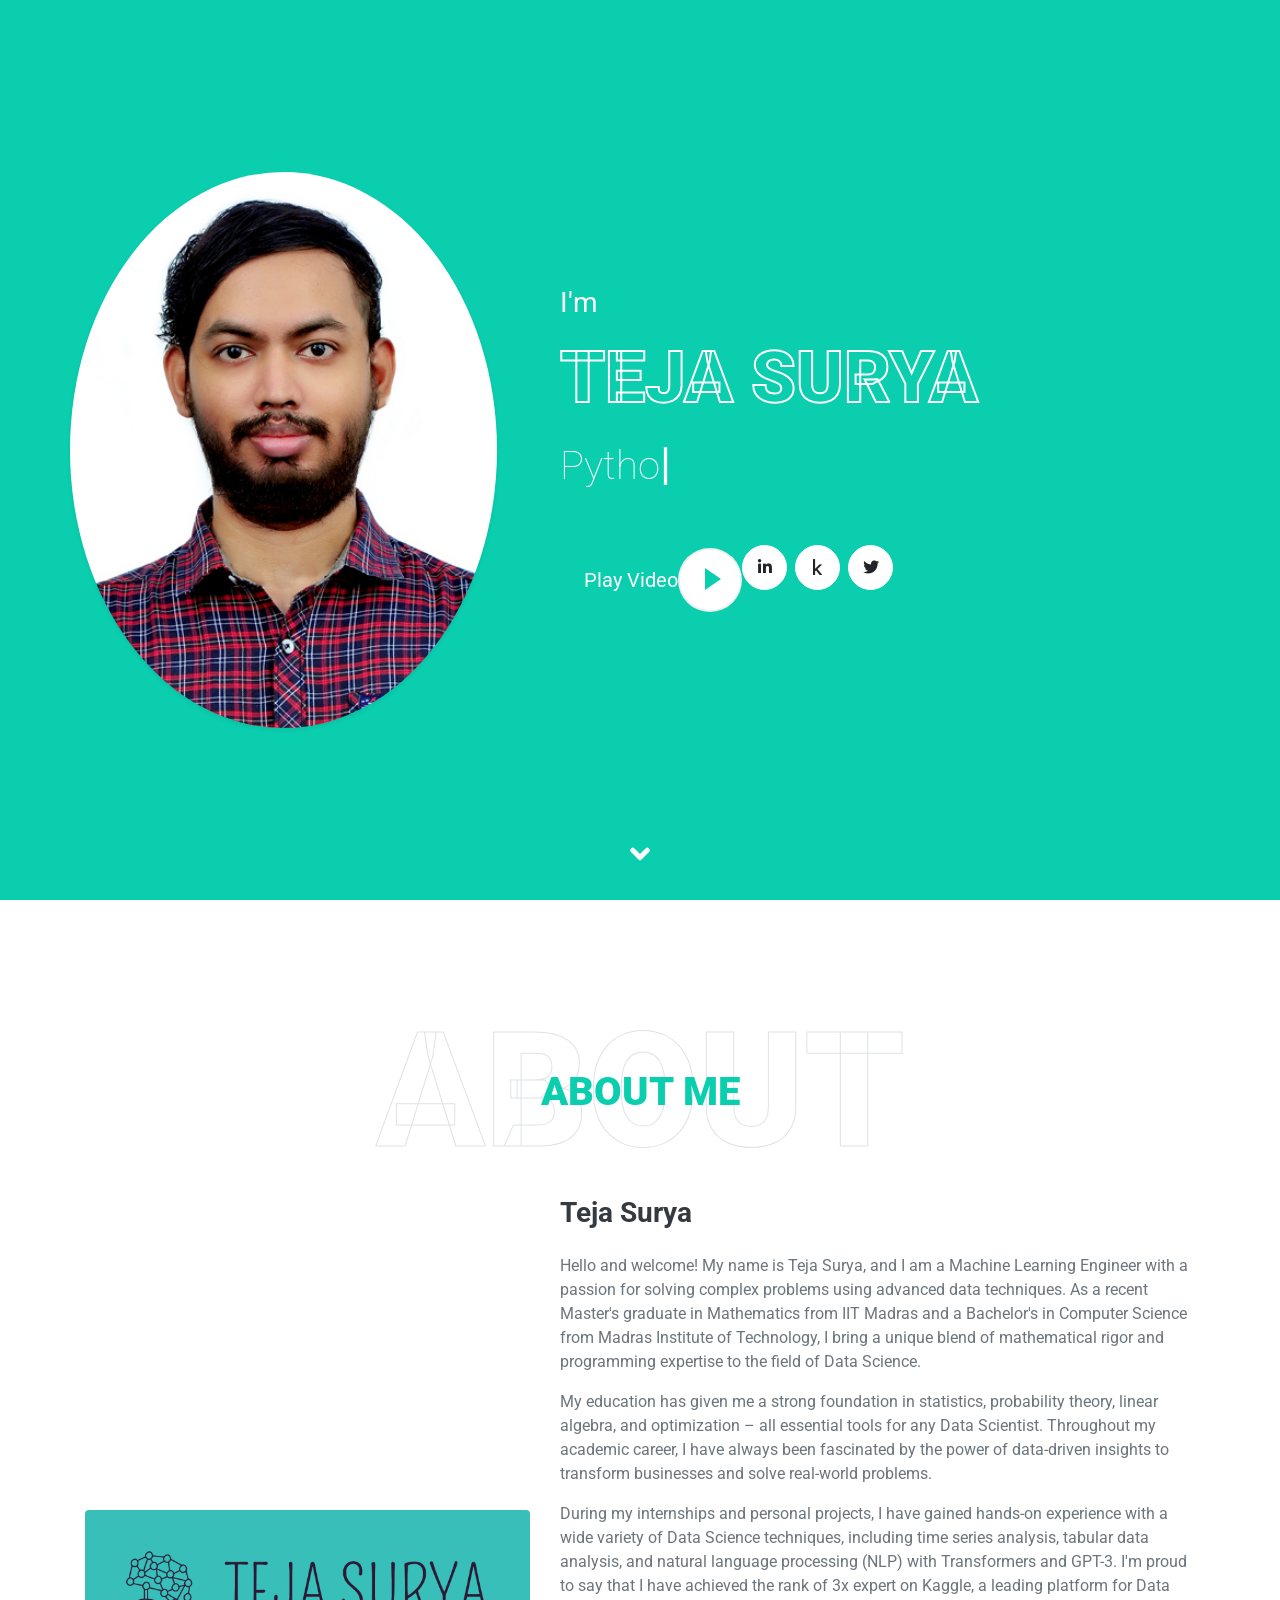
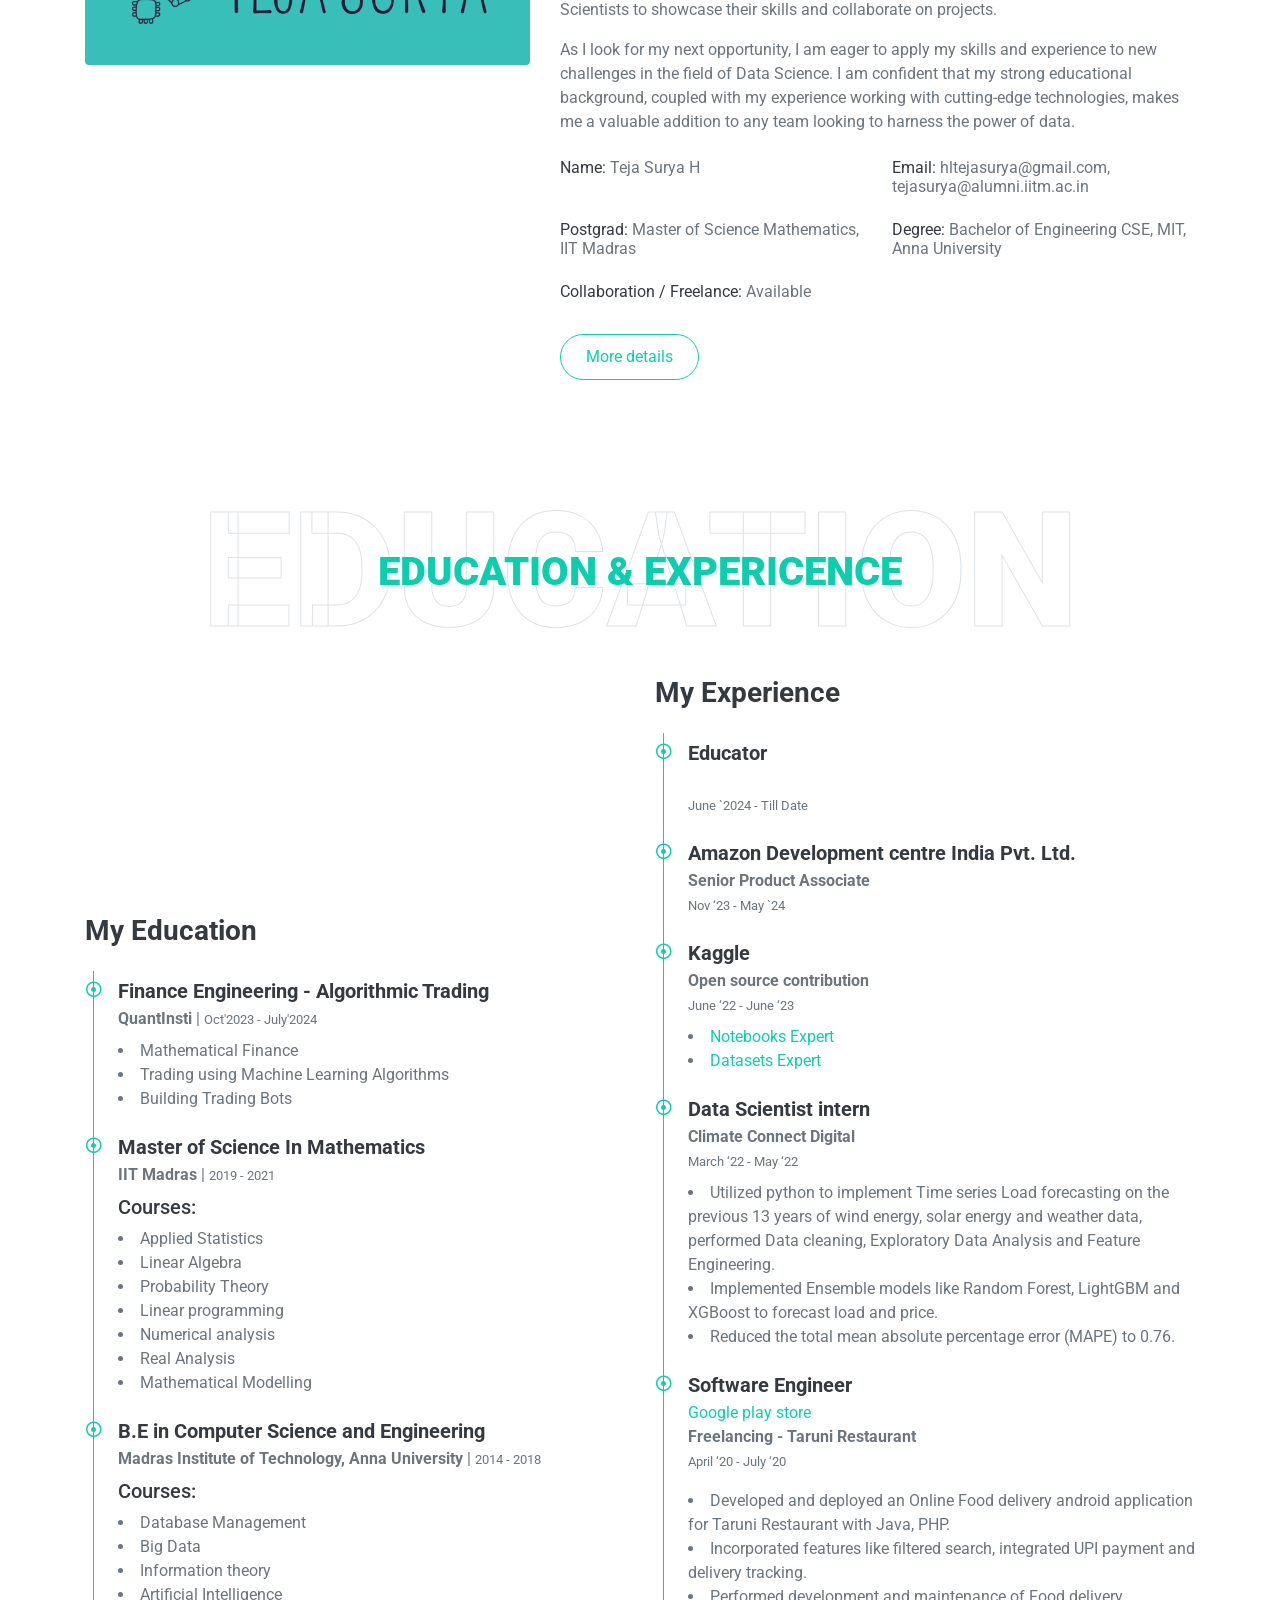
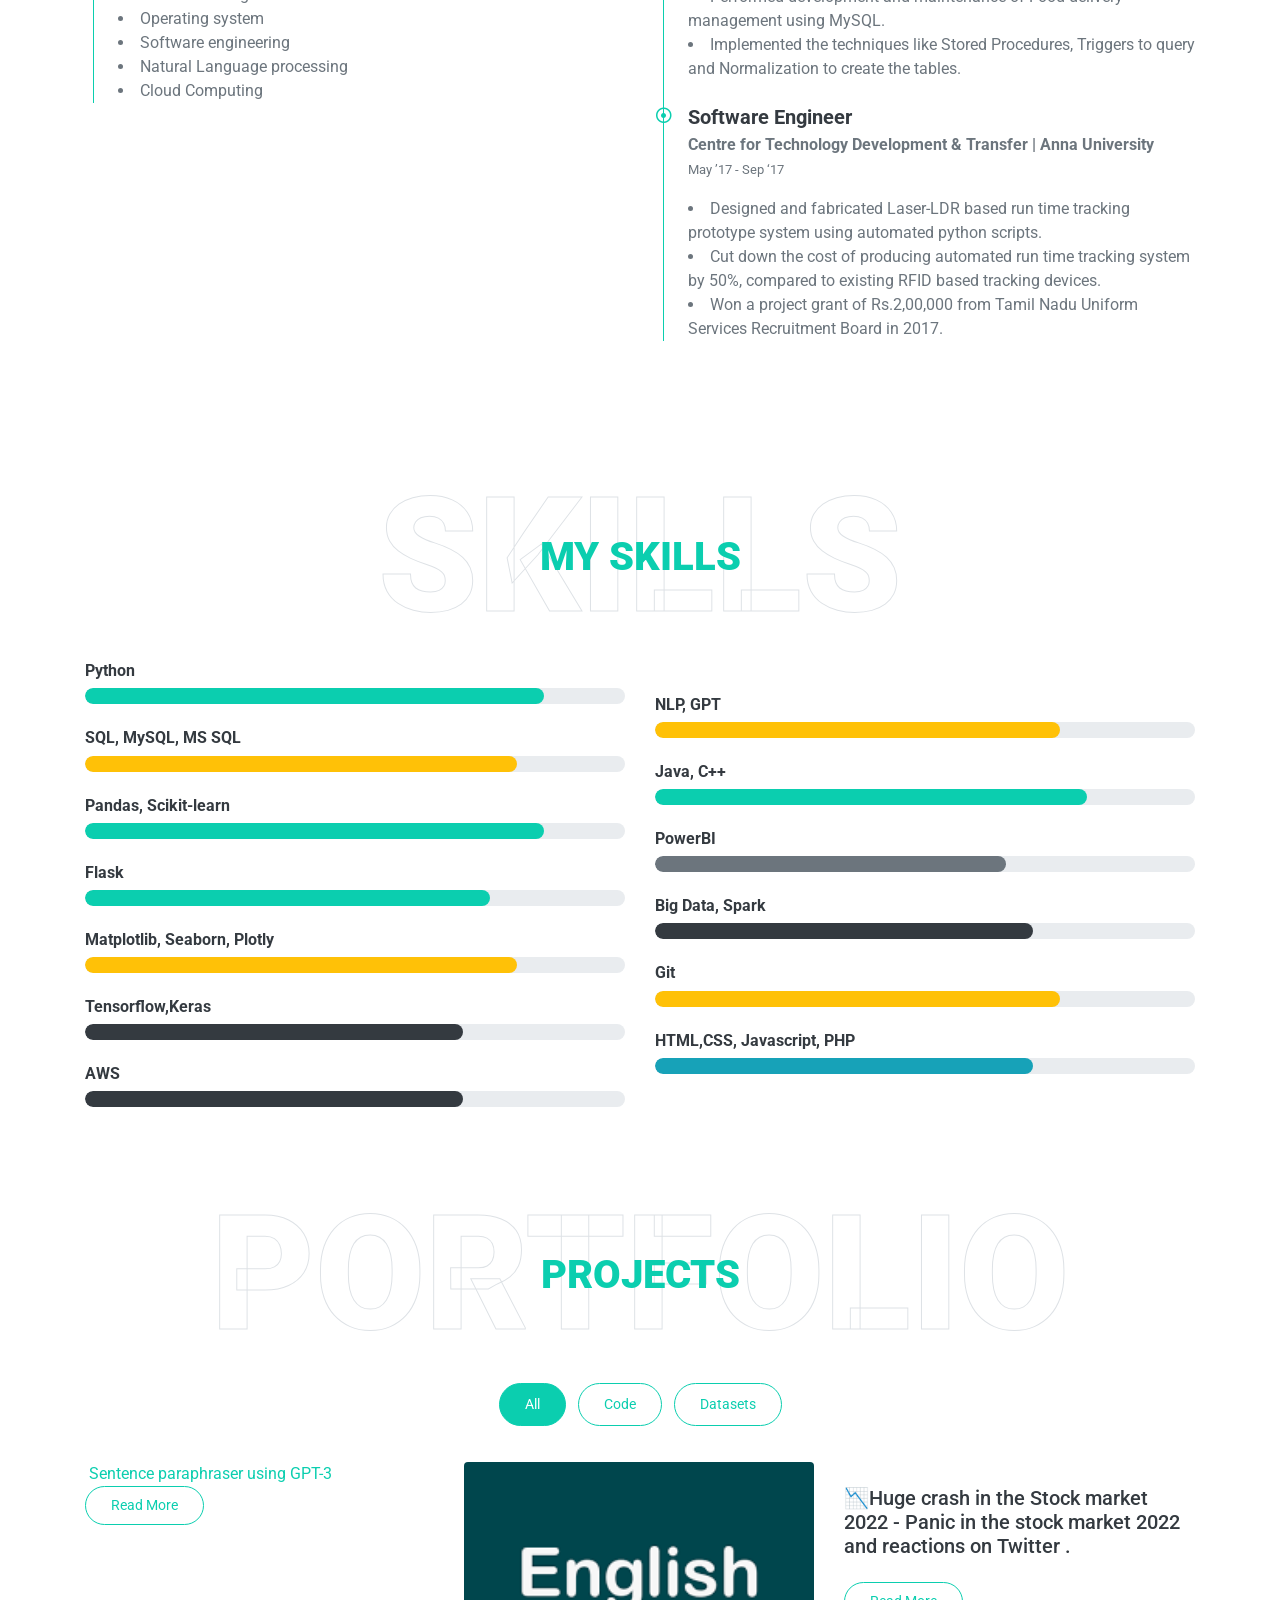
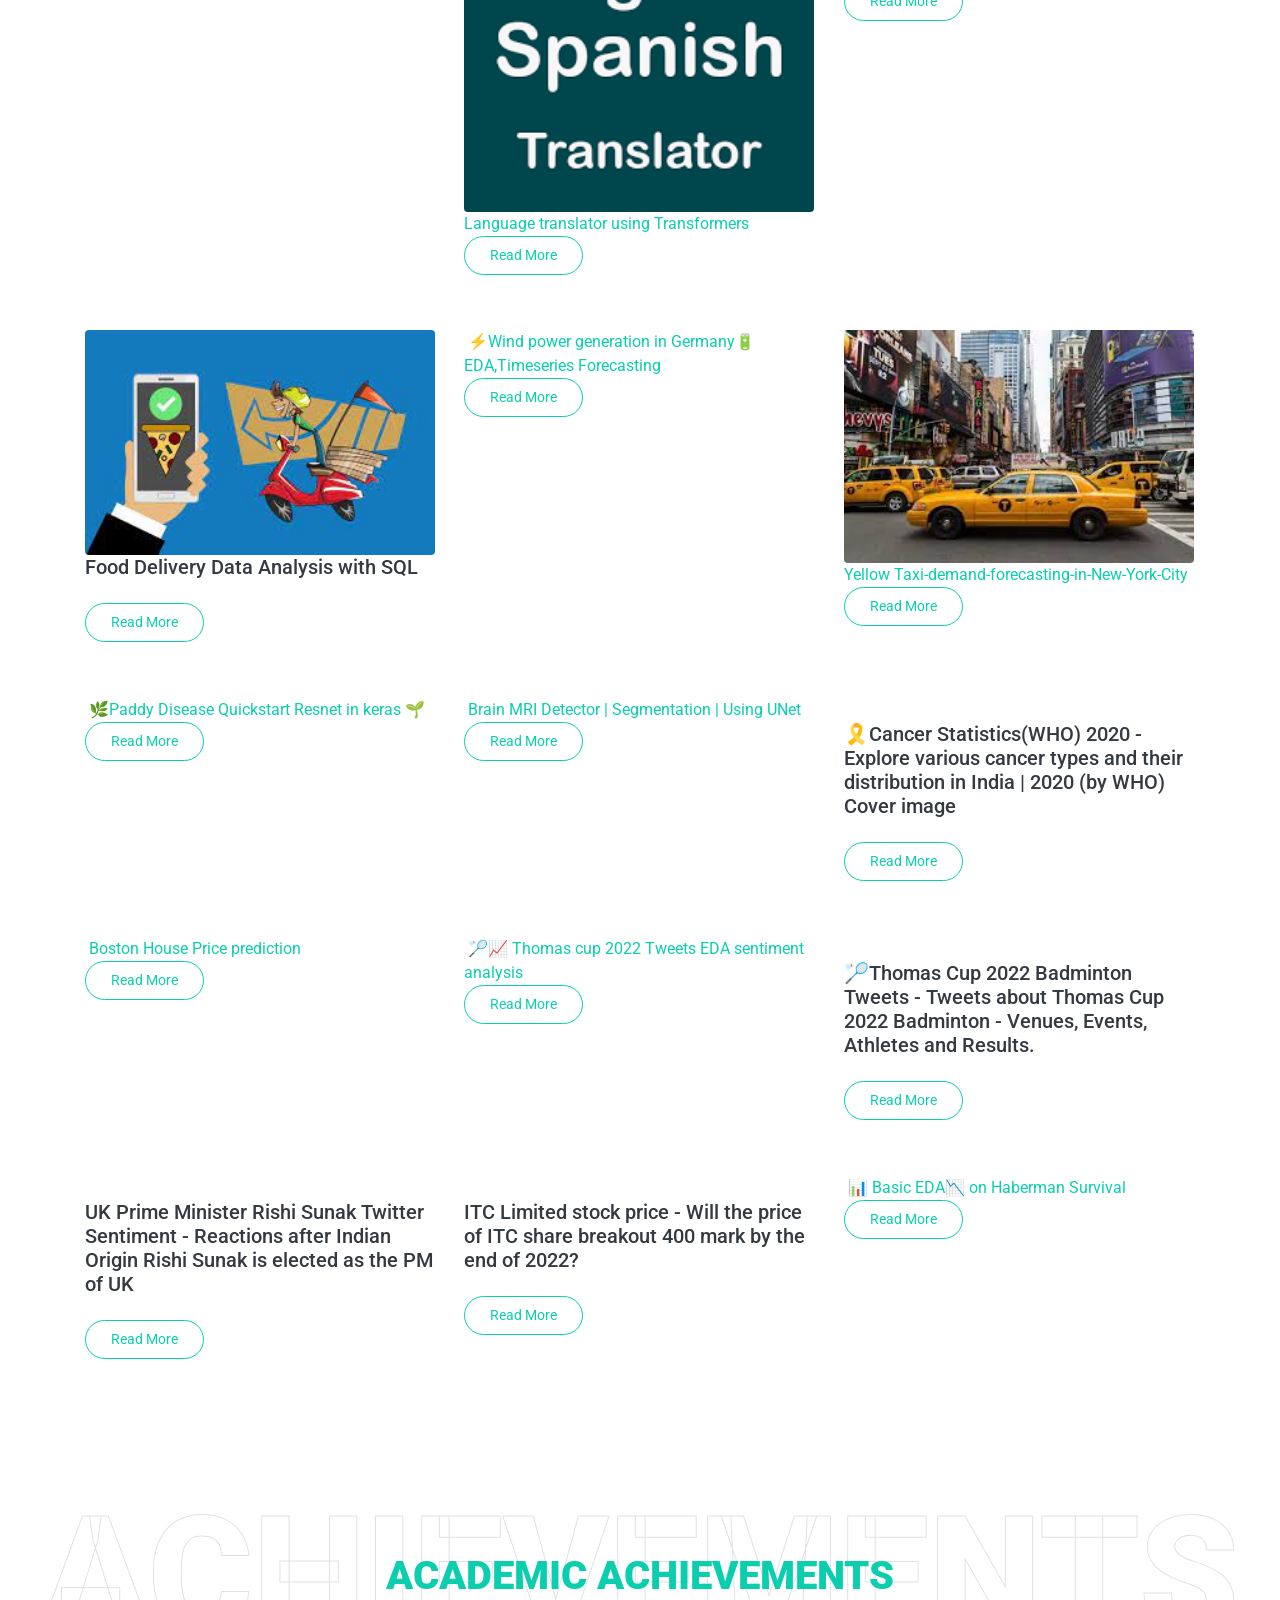
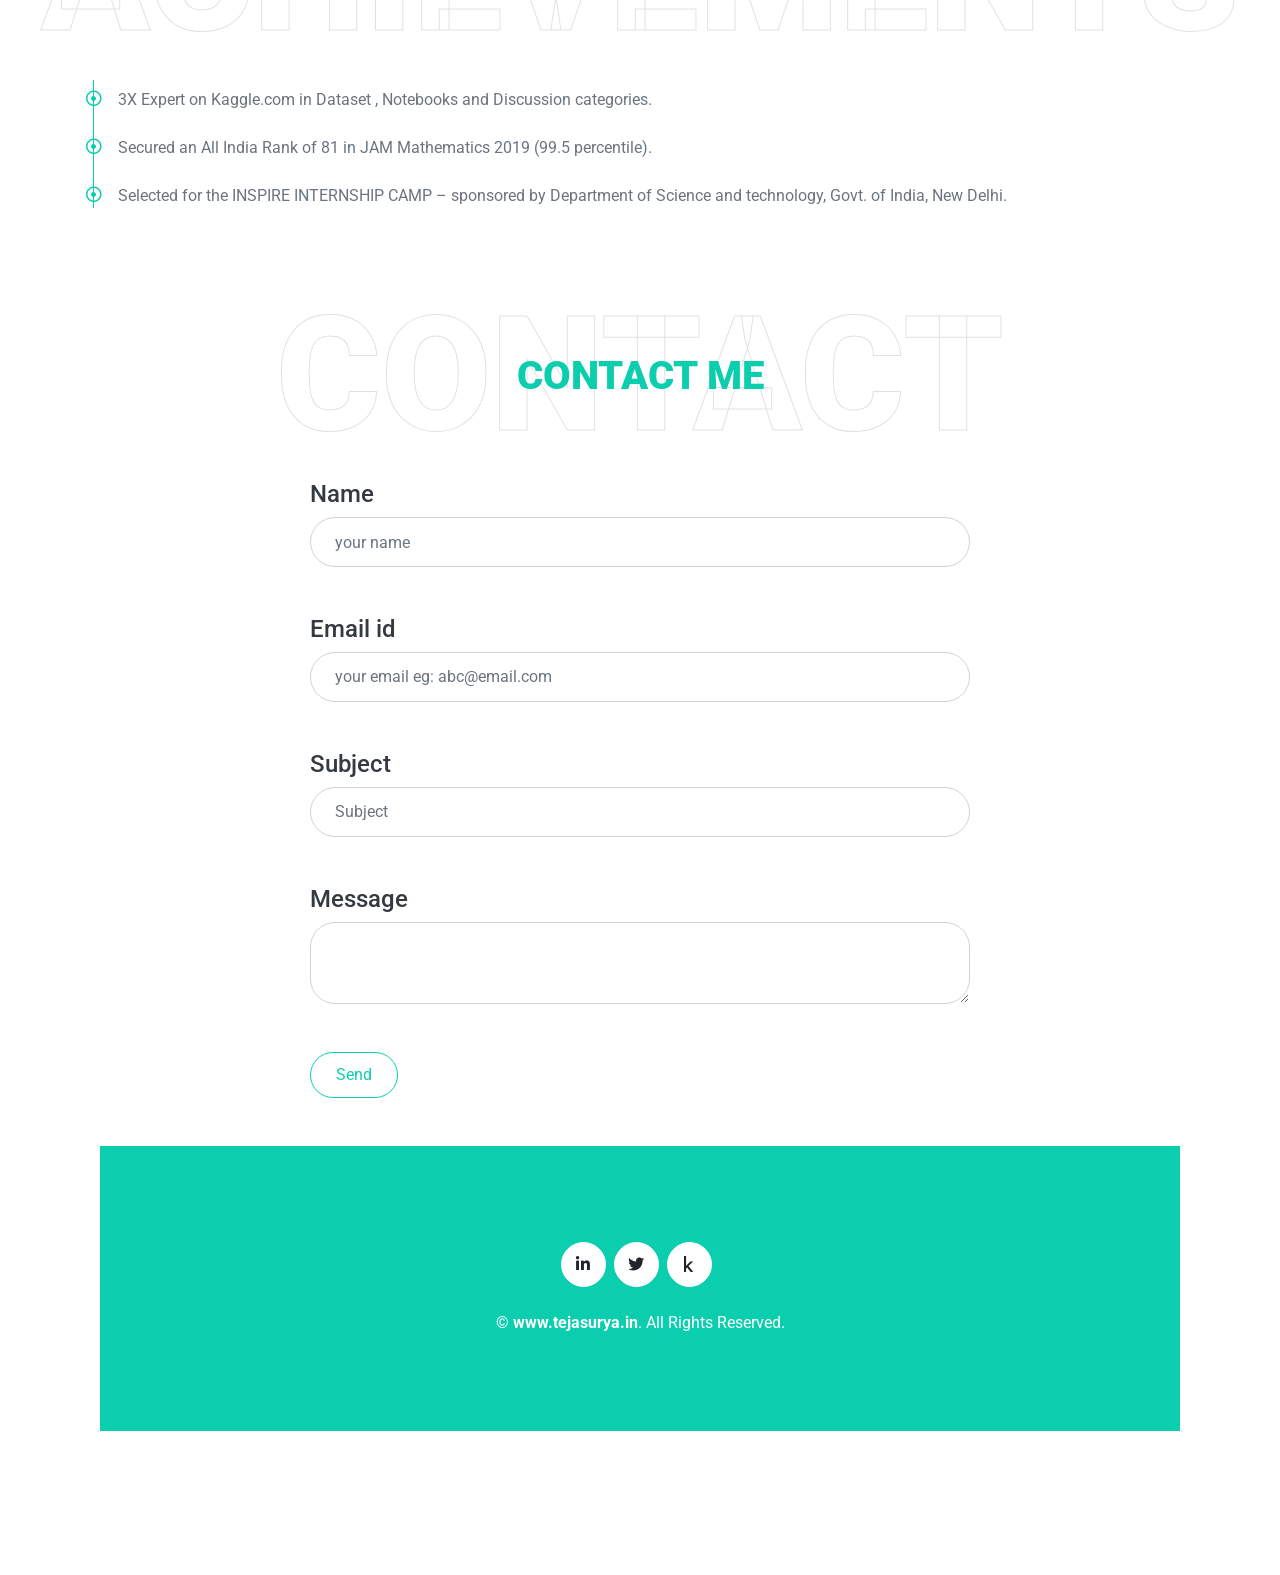
==== index.html @ fe451957 "Update index.html" ====
<!DOCTYPE html>
<html lang="en">

<head>
    <meta charset="utf-8">
    <title>Teja Surya</title>
    <meta content="width=device-width, initial-scale=1.0" name="viewport">
	
    <!-- Favicon -->
    <link href="img/logo_webb.png" rel="icon">

    <!-- Google Web Fonts -->
    <link rel="preconnect" href="https://fonts.gstatic.com">
    <link href="https://fonts.googleapis.com/css2?family=Roboto:wght@300;400;500;700;900&display=swap" rel="stylesheet"> 

    <!-- Font Awesome -->
    <link href="https://cdnjs.cloudflare.com/ajax/libs/font-awesome/5.10.0/css/all.min.css" rel="stylesheet">

    <!-- Libraries Stylesheet -->
    <link href="lib/owlcarousel/assets/owl.carousel.min.css" rel="stylesheet">
    <link href="lib/lightbox/css/lightbox.min.css" rel="stylesheet">

    <!-- Customized Bootstrap Stylesheet -->
    <link href="css/style.css" rel="stylesheet">
	
	 <!-- add icon link -->
     <link rel = "icon" src="img/logo_webb.png" 
     img class="img-fluid rounded w-100" alt="">
</head>

<body data-spy="scroll" data-target=".navbar" data-offset="51">
    <!-- Navbar Start -->
    <nav class="navbar fixed-top shadow-sm navbar-expand-lg bg-light navbar-light py-3 py-lg-0 px-lg-5">
        <a href="index.html" class="navbar-brand ml-lg-3">
            <h1 class="m-0 display-5"><span class="text-primary">Teja Surya</span></h1>
        </a>
        <button type="button" class="navbar-toggler" data-toggle="collapse" data-target="#navbarCollapse">
            <span class="navbar-toggler-icon"></span>
        </button>
        <div class="collapse navbar-collapse px-lg-3" id="navbarCollapse">
            <div class="navbar-nav m-auto py-0">
                <a href="#home" class="nav-item nav-link active">Home</a>
                <a href="about.html" class="nav-item nav-link">About</a>
                <a href="Education.html" class="nav-item nav-link">Education</a>
                <a href="#skill" class="nav-item nav-link">Skills</a>
                <!--a href="#service" class="nav-item nav-link">Service</a-->
                <a href="portfolio.html" class="nav-item nav-link">Projects</a>
				<a href="achieve.html" class="nav-item nav-link">Achievements</a>
                <a href="email.html" class="nav-item nav-link">Contact</a>
            </div>
            <!--a href="#contact" class="btn btn-outline-primary d-none d-lg-block">Hire Me</a-->
        </div>
    </nav>
    <!-- Navbar End -->


    <!-- Video Modal Start -->
    <div class="modal fade" id="videoModal" tabindex="-1" role="dialog" aria-labelledby="exampleModalLabel" aria-hidden="true">
        <div class="modal-dialog" role="document">
            <div class="modal-content">
                <div class="modal-body">
                    <button type="button" class="close" data-dismiss="modal" aria-label="Close">
                        <span aria-hidden="true">&times;</span>
                    </button>        
                    <!-- 16:9 aspect ratio -->
                    <div class="embed-responsive embed-responsive-16by9">
                        <iframe class="embed-responsive-item" src="" id="video"  allowscriptaccess="always" allow="autoplay"></iframe>
                    </div>
                </div>
            </div>
        </div>
    </div>
    <!-- Video Modal End -->

    <!-- Header Start -->
    <div class="container-fluid bg-primary d-flex align-items-center mb-5 py-5" id="home" style="min-height: 100vh;">
        <div class="container">
            <div class="row align-items-center">
                <div class="col-lg-5 px-5 pl-lg-0 pb-5 pb-lg-0">
                    <img class="img-fluid w-100 rounded-circle shadow-sm" src="img/profile-3.jpg" alt="">
                </div>
                <div class="col-lg-7 text-center text-lg-left">
                    <h3 class="text-white font-weight-normal mb-3">I'm</h3>
                    <h1 class="display-3 text-uppercase text-primary mb-2" style="-webkit-text-stroke: 2px #ffffff;">Teja Surya</h1>
                    <h1 class="typed-text-output d-inline font-weight-lighter text-white"></h1>
                    <div class="typed-text d-none">Python Developer, Data Scientist, ML Engineer</div>
                    <div class="d-flex align-items-center justify-content-center justify-content-lg-start pt-5">
                        
                        <h5 class="font-weight-normal text-white m-0 ml-4 d-none d-sm-block">Play Video</h5>
							<button type="button" class="btn-play" data-toggle="modal"
                            data-src="https://www.youtube.com/@teja_surya" data-target="#videoModal">
                            <span></span>
                            </button>
                            <br>
							<div class="d-flex justify-content-center mb-4">
								<a class="btn btn-light btn-social mr-2" href="https://www.linkedin.com/in/tejasurya"><i class="fab fa-linkedin-in"></i></a>
								
								<a class="btn btn-light btn-social mr-2" href="https://www.kaggle.com/tejasurya"><i class="fab fa-kaggle"></i></a>

                                <a class="btn btn-light btn-social mr-2" href="https://twitter.com/teja_surya_"><i class="fab fa-twitter"></i></a>
							</div>
		            </div>

                </div>
            </div>
        </div>
    </div>
    <!-- Header End -->



    <!-- About Start -->
    <div class="container-fluid py-5" id="about">
        <div class="container">
            <div class="position-relative d-flex align-items-center justify-content-center">
                <h1 class="display-1 text-uppercase text-white" style="-webkit-text-stroke: 1px #dee2e6;">About</h1>
                <h1 class="position-absolute text-uppercase text-primary">About Me</h1>
            </div>
            <div class="row align-items-center">
                <div class="col-lg-5 pb-4 pb-lg-0">
                    <img class="img-fluid rounded w-100" src="img/logo_weba.png" alt="">
                </div>
                <div class="col-lg-7">
                    <h3 class="mb-4">Teja Surya</h3>
                    
					
					<p>Hello and welcome! My name is Teja Surya, and I am a Machine Learning Engineer with a passion for solving complex problems using advanced data techniques. As a recent Master's graduate in Mathematics from IIT Madras and a Bachelor's in Computer Science from Madras Institute of Technology, I bring a unique blend of mathematical rigor and programming expertise to the field of Data Science.</p>

<p>My education has given me a strong foundation in statistics, probability theory, linear algebra, and optimization – all essential tools for any Data Scientist. Throughout my academic career, I have always been fascinated by the power of data-driven insights to transform businesses and solve real-world problems.</p>

<p>During my internships and personal projects, I have gained hands-on experience with a wide variety of Data Science techniques, including time series analysis, tabular data analysis, and natural language processing (NLP) with Transformers and GPT-3. I'm proud to say that I have achieved the rank of 3x expert on Kaggle, a leading platform for Data Scientists to showcase their skills and collaborate on projects.</p>

<p>As I look for my next opportunity, I am eager to apply my skills and experience to new challenges in the field of Data Science. I am confident that my strong educational background, coupled with my experience working with cutting-edge technologies, makes me a valuable addition to any team looking to harness the power of data.</p>
                    
				
					<div class="row mb-3">
                        <div class="col-sm-6 py-2"><h6>Name: <span class="text-secondary">Teja Surya H</span></h6></div>
						<div class="col-sm-6 py-2"><h6>Email: <span class="text-secondary">hltejasurya@gmail.com, tejasurya@alumni.iitm.ac.in</span></h6></div>
                        <div class="col-sm-6 py-2"><h6>Postgrad: <span class="text-secondary">Master of Science Mathematics, IIT Madras</span></h6></div>
                        <div class="col-sm-6 py-2"><h6>Degree: <span class="text-secondary">Bachelor of Engineering CSE, MIT, Anna University</span></h6></div>
                        <div class="col-sm-6 py-2"><h6>Collaboration / Freelance: <span class="text-secondary">Available</span></h6></div>
                    </div>
                    <!--a href="" class="btn btn-outline-primary mr-4">Hire Me</a-->
                    <a href="https://www.linkedin.com/in/tejasurya" class="btn btn-outline-primary">More details</a>
                </div>
            </div>
        </div>
    </div>
    <!-- About End -->


    <!-- Qualification Start -->
    <div class="container-fluid py-5" id="Education">
        <div class="container">
            <div class="position-relative d-flex align-items-center justify-content-center">
                <h1 class="display-1 text-uppercase text-white" style="-webkit-text-stroke: 1px #dee2e6;">Education</h1>
                <h1 class="position-absolute text-uppercase text-primary">Education & Expericence</h1>
            </div>
            <div class="row align-items-center">
                <div class="col-lg-6">
                    <h3 class="mb-4">My Education</h3>
                    <div class="border-left border-primary pt-2 pl-4 ml-2">
                        <div class="position-relative mb-4">
                            <i class="far fa-dot-circle text-primary position-absolute" style="top: 2px; left: -32px;"></i>
                            <h5 class="font-weight-bold mb-1">Finance Engineering - Algorithmic Trading</h5>
                            <p class="mb-2"><strong>QuantInsti</strong> | <small>Oct'2023 - July'2024</small></p> 
                            <li>Mathematical Finance </li>
							<li>Trading using Machine Learning Algorithms</li>
							<li>Building Trading Bots</li>
                        </div>
                        
                        <div class="position-relative mb-4">
                            <i class="far fa-dot-circle text-primary position-absolute" style="top: 2px; left: -32px;"></i>
                            <h5 class="font-weight-bold mb-1">Master of Science In Mathematics</h5>
                            <p class="mb-2"><strong>IIT Madras</strong> | <small>2019 - 2021</small></p>
                            <h5>Courses:</h5>
							<li>Applied Statistics </li>
							<li>Linear Algebra</li>
							<li>Probability Theory</li> 
							<li>Linear programming</li> 
							<li>Numerical analysis</li>
							<li>Real Analysis</li> 
                            <li>Mathematical Modelling</li> 
                        </div>
                        <div class="position-relative mb-4">
                            <i class="far fa-dot-circle text-primary position-absolute" style="top: 2px; left: -32px;"></i>
                            <h5 class="font-weight-bold mb-1">B.E in Computer Science and Engineering</h5>
                            <p class="mb-2"><strong>Madras Institute of Technology, Anna University</strong> | <small>2014 - 2018</small></p>
                            <h5>Courses:</h5>
							<li>Database Management</li>
							<li>Big Data</li> 
							<li>Information theory</li>
							<li>Artificial Intelligence </li>
							<li>Operating system</li>
							<li>Software engineering</li> 
							<li>Natural Language processing</li>
							<li>Cloud Computing</li>
							
						</div>
                    </div>
                </div>
                <div class="col-lg-6">
                    <h3 class="mb-4">My Experience</h3>
                    <div class="border-left border-primary pt-2 pl-4 ml-2">
                        <div class="position-relative mb-4">
                            <i class="far fa-dot-circle text-primary position-absolute" style="top: 2px; left: -32px;"></i>
                            <h5 class="font-weight-bold mb-1">Educator</h5><br> <small>June `2024 - Till Date</small>
                        </div>
                        <div class="position-relative mb-4">
                            <i class="far fa-dot-circle text-primary position-absolute" style="top: 2px; left: -32px;"></i>
                            <h5 class="font-weight-bold mb-1">Amazon Development centre India Pvt. Ltd.</h5>
                            <p class="mb-2"><strong>Senior Product Associate</strong> <br> <small>Nov ‘23 - May `24</small></p>
</p>
                        </div>

                        <div class="position-relative mb-4">
                            <i class="far fa-dot-circle text-primary position-absolute" style="top: 2px; left: -32px;"></i>
                            <h5 class="font-weight-bold mb-1">Kaggle</h5>
                            <p class="mb-2"><strong>Open source contribution</strong> <br> <small>June ‘22 - June ‘23</small></p>
                            <li><a href="https://www.kaggle.com/work/code">Notebooks Expert</a></li>
                            <li><a href="https://www.kaggle.com/work/datasets">Datasets Expert</a> </li>
</p>
                        </div>
                        <div class="position-relative mb-4">
                            <i class="far fa-dot-circle text-primary position-absolute" style="top: 2px; left: -32px;"></i>
                            <h5 class="font-weight-bold mb-1">Data Scientist intern</h5>
                            <p class="mb-2"><strong>Climate Connect Digital</strong> <br> <small>March ‘22 - May ‘22</small></p>
                            <li>Utilized python to implement Time series Load forecasting on the previous 13 years of wind energy, solar energy and weather data, performed Data cleaning, Exploratory Data Analysis and Feature Engineering. </li>
							<li>Implemented Ensemble models like Random Forest, LightGBM and XGBoost to forecast load and price. </li>
							<li>Reduced the total mean absolute percentage error (MAPE) to 0.76. </li>
</p>
                        </div>
                        <div class="position-relative mb-4">
                            <i class="far fa-dot-circle text-primary position-absolute" style="top: 2px; left: -32px;"></i>
                            <h5 class="font-weight-bold mb-1">Software Engineer</h5> <a href = "https://play.google.com/store/apps/details?id=in.taruni.tarunirestaurant&pli=1">Google play store</a>
                            <p class="mb-2"><strong>Freelancing - Taruni Restaurant</strong> <br> <small>April ‘20 - July ‘20 </small></p>
                            <p><li>	Developed and deployed an Online Food delivery android application for Taruni Restaurant with Java, PHP. </li>
							   <li>Incorporated features like filtered search, integrated UPI payment and delivery tracking. </li>
							   <li>Performed development and maintenance of Food delivery management using MySQL. </li>
							   <li>Implemented the techniques like Stored Procedures, Triggers to query and Normalization to create the tables. </li>
							</p>
                        </div>
                        <div class="position-relative mb-4">
                            <i class="far fa-dot-circle text-primary position-absolute" style="top: 2px; left: -32px;"></i>
                            <h5 class="font-weight-bold mb-1">Software Engineer</h5>
                            <p class="mb-2"><strong>Centre for Technology Development & Transfer | Anna University</strong> <br> <small>May ’17 - Sep ‘17</small></p>
                            <p><li>Designed and fabricated Laser-LDR based run time tracking prototype system using automated python scripts.</li>
<li>Cut down the cost of producing automated run time tracking system by 50%, compared to existing RFID based tracking devices.</li>
<li>Won a project grant of Rs.2,00,000 from Tamil Nadu Uniform Services Recruitment Board in 2017.</li>
</p>
                        </div>
                    </div>
                </div>
            </div>
        </div>
    </div>
    <!-- Qualification End -->


    <!-- Skill Start -->
    <div class="container-fluid py-5" id="skill">
        <div class="container">
            <div class="position-relative d-flex align-items-center justify-content-center">
                <h1 class="display-1 text-uppercase text-white" style="-webkit-text-stroke: 1px #dee2e6;">Skills</h1>
                <h1 class="position-absolute text-uppercase text-primary">My Skills</h1>
            </div>
            <div class="row align-items-center">
                <div class="col-md-6">
                    <div class="skill mb-4">
                        <div class="d-flex justify-content-between">
                            <h6 class="font-weight-bold">Python</h6>
                            <!--h6 class="font-weight-bold">80%</h6-->
                        </div>
                        <div class="progress">
                            <div class="progress-bar bg-primary" role="progressbar" aria-valuenow="85" aria-valuemin="0" aria-valuemax="100"></div>
                        </div>
                    </div>
                    <div class="skill mb-4">
                        <div class="d-flex justify-content-between">
                            <h6 class="font-weight-bold">SQL, MySQL, MS SQL</h6>
                            <!--h6 class="font-weight-bold">75%</h6-->
                        </div>
                        <div class="progress">
                            <div class="progress-bar bg-warning" role="progressbar" aria-valuenow="80" aria-valuemin="0" aria-valuemax="100"></div>
                        </div>
                    </div>
                    <div class="skill mb-4">
                        <div class="d-flex justify-content-between">
                            <h6 class="font-weight-bold">Pandas, Scikit-learn</h6>
                            <!--h6 class="font-weight-bold">80%</h6-->
                        </div>
                        <div class="progress">
                            <div class="progress-bar bg-primary" role="progressbar" aria-valuenow="85" aria-valuemin="0" aria-valuemax="100"></div>
                        </div>
                    </div>
					<div class="skill mb-4">
                        <div class="d-flex justify-content-between">
                            <h6 class="font-weight-bold">Flask</h6>
                            <!--h6 class="font-weight-bold">70%</h6-->
                        </div>
                        <div class="progress">
                            <div class="progress-bar bg-primary" role="progressbar" aria-valuenow="75" aria-valuemin="0" aria-valuemax="100"></div>
                        </div>
                    </div>
					<div class="skill mb-4">
                        <div class="d-flex justify-content-between">
                            <h6 class="font-weight-bold">Matplotlib, Seaborn, Plotly</h6>
                            <!--h6 class="font-weight-bold">75%</h6-->
                        </div>
                        <div class="progress">
                            <div class="progress-bar bg-warning" role="progressbar" aria-valuenow="80" aria-valuemin="0" aria-valuemax="100"></div>
                        </div>
                    </div>
					<div class="skill mb-4">
                        <div class="d-flex justify-content-between">
                            <h6 class="font-weight-bold">Tensorflow,Keras</h6>
                            <!--h6 class="font-weight-bold">70%</h6-->
                        </div>
                        <div class="progress">
                            <div class="progress-bar bg-dark" role="progressbar" aria-valuenow="70" aria-valuemin="0" aria-valuemax="100"></div>
                        </div>
                    </div>

                    <div class="skill mb-4">
                        <div class="d-flex justify-content-between">
                            <h6 class="font-weight-bold">AWS</h6>
                            <!--h6 class="font-weight-bold">70%</h6-->
                        </div>
                        <div class="progress">
                            <div class="progress-bar bg-dark" role="progressbar" aria-valuenow="70" aria-valuemin="0" aria-valuemax="100"></div>
                        </div>
                    </div>
				</div>
                <div class="col-md-6">
                    <div class="skill mb-4">
                        <div class="d-flex justify-content-between">
                            <h6 class="font-weight-bold">NLP, GPT </h6>
                            <!--h6 class="font-weight-bold">75%</h6-->
                        </div>
                        <div class="progress">
                            <div class="progress-bar bg-warning" role="progressbar" aria-valuenow="75" aria-valuemin="0" aria-valuemax="100"></div>
                        </div>
                    </div>
					<div class="skill mb-4">
                        <div class="d-flex justify-content-between">
                            <h6 class="font-weight-bold">Java, C++</h6>
                            <!--h6 class="font-weight-bold">75%</h6-->
                        </div>
                        <div class="progress">
                            <div class="progress-bar bg-primary" role="progressbar" aria-valuenow="80" aria-valuemin="0" aria-valuemax="100"></div>
                        </div>
                    </div>
                    <div class="skill mb-4">
                        <div class="d-flex justify-content-between">
                            <h6 class="font-weight-bold">PowerBI</h6>
                            <!--h6 class="font-weight-bold">65%</h6-->
                        </div>
                        <div class="progress">
                            <div class="progress-bar bg-secondary" role="progressbar" aria-valuenow="65" aria-valuemin="0" aria-valuemax="100"></div>
                        </div>
                    </div>
					
                    <div class="skill mb-4">
                        <div class="d-flex justify-content-between">
                            <h6 class="font-weight-bold">Big Data, Spark</h6>
                            <!--h6 class="font-weight-bold">70%</h6-->
                        </div>
                        <div class="progress">
                            <div class="progress-bar bg-dark" role="progressbar" aria-valuenow="70" aria-valuemin="0" aria-valuemax="100"></div>
                        </div>
                    </div>

			        <div class="skill mb-4">
                        <div class="d-flex justify-content-between">
                            <h6 class="font-weight-bold">Git</h6>
                            <!--h6 class="font-weight-bold">75%</h6-->
                        </div>
                        <div class="progress">
                            <div class="progress-bar bg-warning" role="progressbar" aria-valuenow="75" aria-valuemin="0" aria-valuemax="100"></div>
                        </div>
                    </div>

					<div class="skill mb-4">
                        <div class="d-flex justify-content-between">
                            <h6 class="font-weight-bold">HTML,CSS, Javascript, PHP</h6>
                            <!--h6 class="font-weight-bold">70%</h6-->
                        </div>
                        <div class="progress">
                            <div class="progress-bar bg-info" role="progressbar" aria-valuenow="70" aria-valuemin="0" aria-valuemax="100"></div>
                        </div>
                    </div>
                </div>
            </div>
    </div>
    

    <!-- Portfolio Start -->
    <div class="container-fluid pt-5 pb-3" id="portfolio">
        <div class="container">
            <div class="position-relative d-flex align-items-center justify-content-center">
                <h1 class="display-1 text-uppercase text-white" style="-webkit-text-stroke: 1px #dee2e6;">Portfolio</h1>
                <h1 class="position-absolute text-uppercase text-primary">Projects</h1>
            </div>
            <div class="row">
                <div class="col-12 text-center mb-2">
                    <ul class="list-inline mb-4" id="portfolio-flters">
                        <li class="btn btn-sm btn-outline-primary m-1 active"  data-filter="*">All</li>
						<li class="btn btn-sm btn-outline-primary m-1" data-filter=".second">Code</li>
                        <li class="btn btn-sm btn-outline-primary m-1" data-filter=".first">Datasets</li>
                    </ul>
                </div>
            </div>
			
			
            <div class="row portfolio-container">
                
                <div class="col-lg-4 col-md-6 mb-4 portfolio-item second">
                    <div class="position-relative overflow-hidden mb-2">
                        <img class="img-fluid rounded w-100" id="#imgCollapse" src="https://encrypted-tbn0.gstatic.com/images?q=tbn:ANd9GcT61KP3ilYgLQ42QqtyXPLRqRIFEXExaA6-tA4bkNixqA&usqp=CAU&ec=48600113" alt="">
						<a class="font-weight-medium mb-4">Sentence paraphraser using GPT-3</a>
							    <div class="collapse px-lg-3 font-weight-bold" id="readCollapse1">
									
										<li>Built a full stack Sentence paraphraser using OpenAI’s GPT - 3 playground.</li>
										<li>Developed and deployed an API for Text paraphrasing on AWS lambda.</li>
										<li>Used the Bubble no code builder for the full stack website and connected the API.</li>										
										
								</div>	
						</img>
						
                        <div class="position-relative mb-4">
							<a class="btn btn-sm btn-outline-primary py-2" data-toggle="collapse" data-target="#readCollapse1"  href="">Read More</a>
                        </div>
                    </div>
                </div>
                <div class="col-lg-4 col-md-6 mb-4 portfolio-item second">
                    <div class="position-relative overflow-hidden mb-2">
                        <img class="img-fluid rounded w-100" id="#imgCollapse" src="[data-uri]" alt="">
						         <a class="font-weight-medium mb-4" href="https://www.kaggle.com/code/tejasurya/transformers-language-translator-eng-to-spanish">Language translator using Transformers</a>
							    <div class="collapse px-lg-3 font-weight-bold" id="readCollapse3">
									
										<li>Used the English – Spanish open source dataset from manythings.org to perform language translation.</li>
										<li>Implemented Transformer model and evaluated the performance using BLEU score.</li>
						
								</div>	
						</img>
						
                        <div class="position-relative mb-4">
						<!--div class="portfolio-btn bg-primary d-flex align-items-center justify-content-center"-->
                            <!--a href="img/portfolio-2.jpg" data-lightbox="portfolio"-->
                                <!--i class="fa fa-plus text-white" style="font-size: 60px;"></i-->
							<a class="btn btn-sm btn-outline-primary py-2" href="https://www.kaggle.com/code/tejasurya/transformers-language-translator-eng-to-spanish">Read More</a>
                        <!--/div-->
						</div>
                    </div>
                </div>
				
				<div class="col-lg-4 col-md-6 mb-4 portfolio-item first">
                    <div class="position-relative overflow-hidden mb-2">
                        <img class="img-fluid rounded w-100" href="https://www.kaggle.com/datasets/tejasurya/huge-stock-market-crash-2022" src="https://storage.googleapis.com/kaggle-datasets-images/2285387/3839763/d4555b230b743d9b2105feca9230ee0a/dataset-cover.jpg?t=2022-06-21-08-23-27" alt="">
                        <div class="position-relative mb-4">
						<!--div class="portfolio-btn bg-primary d-flex align-items-center justify-content-center"-->
                            <a href="https://storage.googleapis.com/kaggle-datasets-images/2285387/3839763/d4555b230b743d9b2105feca9230ee0a/dataset-cover.jpg?t=2022-06-21-08-23-27"" data-lightbox="portfolio">
                                <!--i class="fa fa-plus text-white" style="font-size: 60px;"></i-->
           					<h5 class="font-weight-medium mb-4"  href="https://www.kaggle.com/datasets/tejasurya/huge-stock-market-crash-2022">📉Huge crash in the Stock market 2022 - Panic in the stock market 2022 and reactions on Twitter .</h5>
							<a class="btn btn-sm btn-outline-primary py-2" href="https://www.kaggle.com/datasets/tejasurya/huge-stock-market-crash-2022">Read More</a>
							</a>
                        <!--/div-->
						</div>
                    </div>
                </div>

				<div class="col-lg-4 col-md-6 mb-4 portfolio-item third">
                    <div class="position-relative overflow-hidden mb-2">
                        <img class="img-fluid rounded w-100" id="#imgCollapse" src="[data-uri]" alt="">
						
							    <div class="collapse px-lg-3 font-weight-bold" id="readCollapse2">
									
										<li>Performed data analysis on the Food delivery management database using MS SQL server studio.</li>
										<li>Used aggregate functions, group by, joins and subqueries to extract data insights from the database.</li>
										<li>Reported the analysis results to the Business stakeholder to make key business decisions and reward customers by generating points, coupons and discounts.</li>										
										
								</div>
							
						</img>
                        <div class="position-relative mb-4">
						<!--div class="portfolio-btn bg-primary d-flex align-items-center justify-content-center"-->
                            <a href="img/portfolio-1.jpg" data-lightbox="portfolio">
                                <!--i class="fa fa-plus text-white" style="font-size: 60px;"></i-->
           					<h5 class="font-weight-medium mb-4">Food Delivery Data Analysis with SQL</h5>
							<a class="btn btn-sm btn-outline-primary py-2" data-toggle="collapse" data-target="#readCollapse2"  href="">Read More</a>
							</a>
							
                        <!--/div-->
						</div>
                    </div>
                </div>
				
                <div class="col-lg-4 col-md-6 mb-4 portfolio-item second">
                    <div class="position-relative overflow-hidden mb-2">
                        <img class="img-fluid rounded w-100" id="#imgCollapse" src="https://encrypted-tbn0.gstatic.com/images?q=tbn:ANd9GcTeo6sNuQjhCBQ8puCMXNfoEecFo_DjGsy3uRAXBZdZvzgXZZUjxmphHZPGMLx5zDj_pZw&usqp=CAU" alt="">
						         <a class="font-weight-medium mb-4" href="https://www.kaggle.com/code/tejasurya/wind-power-generation-in-germany">⚡Wind power generation in Germany🔋EDA,Timeseries Forecasting</a>
							    
						</img>
						
                        <div class="position-relative mb-4">
							<a class="btn btn-sm btn-outline-primary py-2" href="https://www.kaggle.com/code/tejasurya/wind-power-generation-in-germany">Read More</a>
                        
						</div>
                    </div>
                </div>
				<br><br>
				
				<div class="col-lg-4 col-md-6 mb-4 portfolio-item second">
                    <div class="position-relative overflow-hidden mb-2">
                        <img class="img-fluid rounded w-100" id="#imgCollapse" src="[data-uri]" alt="">
						         <a class="font-weight-medium mb-4" href="https://github.com/tejasurya/Taxi-demand-forecasting-in-New-York-City">Yellow Taxi-demand-forecasting-in-New-York-City</a>
							    <!--div class="collapse px-lg-3 font-weight-bold" id="readCollapse3">
									
										<li>Used the English – Spanish open source dataset from manythings.org to perform language translation.</li>
										<li>Implemented Transformer model and evaluated the performance using BLEU score.</li>
						
								</div-->	
						</img>
						
                        <div class="position-relative mb-4">
						<!--div class="portfolio-btn bg-primary d-flex align-items-center justify-content-center"-->
                            <!--a href="img/portfolio-2.jpg" data-lightbox="portfolio"-->
                                <!--i class="fa fa-plus text-white" style="font-size: 60px;"></i-->
							<a class="btn btn-sm btn-outline-primary py-2" href="https://github.com/tejasurya/Taxi-demand-forecasting-in-New-York-City">Read More</a>
                        <!--/div-->
						</div>
                    </div>
                </div>
				
				<div class="col-lg-4 col-md-6 mb-4 portfolio-item second">
                    <div class="position-relative overflow-hidden mb-2">
                        <img class="img-fluid rounded w-100" id="#imgCollapse" src="https://storage.googleapis.com/kaggle-competitions/kaggle/35325/logos/thumb76_76.png?t=2022-03-16-18-06-28" alt="">
						         <a class="font-weight-medium mb-4" href="https://www.kaggle.com/code/tejasurya/paddy-disease-quickstart-resnet-in-keras">🌿Paddy Disease Quickstart Resnet in keras 🌱</a>
							    
						</img>
						
                        <div class="position-relative mb-4">
							<a class="btn btn-sm btn-outline-primary py-2" href="https://www.kaggle.com/code/tejasurya/paddy-disease-quickstart-resnet-in-keras">Read More</a>
                        
						</div>
                    </div>
                </div>
				
				<div class="col-lg-4 col-md-6 mb-4 portfolio-item second">
                    <div class="position-relative overflow-hidden mb-2">
                        <img class="img-fluid rounded w-100" id="#imgCollapse" src="https://www.mayoclinic.org/-/media/kcms/gbs/patient-consumer/images/2014/10/30/15/17/mcdc7_brain_cancer-8col.jpg" alt="">
						         <a class="font-weight-medium mb-4" href="https://www.kaggle.com/code/tejasurya/unet-from-scratch-segmentation-tumour">Brain MRI Detector | Segmentation | Using UNet</a>
							    
						</img>
						
                        <div class="position-relative mb-4">
							<a class="btn btn-sm btn-outline-primary py-2" href="https://www.kaggle.com/code/tejasurya/unet-from-scratch-segmentation-tumour">Read More</a>
                        
						</div>
                    </div>
                </div>
                
                <div class="col-lg-4 col-md-6 mb-4 portfolio-item first">
                    <div class="position-relative overflow-hidden mb-2">
                        <img class="img-fluid rounded w-100" src="https://storage.googleapis.com/kaggle-datasets-images/2297711/3864771/44edc192b7482199e93514ff2f3750bb/dataset-cover.jpg?t=2022-06-26-10-40-58" alt="">
                        <div class="position-relative mb-4">
						<!--div class="portfolio-btn bg-primary d-flex align-items-center justify-content-center"-->
                            <a href="https://storage.googleapis.com/kaggle-datasets-images/2297711/3864771/44edc192b7482199e93514ff2f3750bb/dataset-cover.jpg?t=2022-06-26-10-40-58"" data-lightbox="portfolio">
                                <!--i class="fa fa-plus text-white" style="font-size: 60px;"></i-->
           					<h5 class="font-weight-medium mb-4"  href="https://www.kaggle.com/datasets/tejasurya/huge-stock-market-crash-2022">🎗️Cancer Statistics(WHO) 2020
- Explore various cancer types and their distribution in India | 2020 (by WHO)
Cover image</h5>
							<a class="btn btn-sm btn-outline-primary py-2" href="https://www.kaggle.com/datasets/tejasurya/cancer-data-india">Read More</a>
							</a>
                        <!--/div-->
						</div>
                    </div>
                </div>
                
                <br><br>
				
				<div class="col-lg-4 col-md-6 mb-4 portfolio-item second">
                    <div class="position-relative overflow-hidden mb-2">
                        <img class="img-fluid rounded w-100" id="#imgCollapse" src="https://storage.googleapis.com/kaggle-competitions/kaggle/5407/logos/thumb76_76.png" alt="">
						         <a class="font-weight-medium mb-4" href="https://www.kaggle.com/code/tejasurya/house-price-ensemble-lightgbm-xgb-lasso-ridge">Boston House Price prediction</a>
							    
						</img>
						
                        <div class="position-relative mb-4">
							<a class="btn btn-sm btn-outline-primary py-2" href="https://www.kaggle.com/code/tejasurya/house-price-ensemble-lightgbm-xgb-lasso-ridge">Read More</a>
                        
						</div>
                    </div>
                </div>
					
				<div class="col-lg-4 col-md-6 mb-4 portfolio-item second">
                    <div class="position-relative overflow-hidden mb-2">
                        <img class="img-fluid rounded w-100" id="#imgCollapse" src="https://www.insidesport.in/wp-content/uploads/2022/05/WhatsApp-Image-2022-05-15-at-10.47.42-PM.jpeg" alt="">
						         <a class="font-weight-medium mb-4" href="https://www.kaggle.com/code/tejasurya/thomas-cup-2022-tweets-eda-sentiment">🏸📈 Thomas cup 2022 Tweets EDA sentiment analysis</a>
							    
						</img>
						
                        <div class="position-relative mb-4">
							<a class="btn btn-sm btn-outline-primary py-2" href="https://www.kaggle.com/code/tejasurya/thomas-cup-2022-tweets-eda-sentiment">Read More</a>
                        
						</div>
                    </div>
                </div>
				
                <div class="col-lg-4 col-md-6 mb-4 portfolio-item first">
                    <div class="position-relative overflow-hidden mb-2">
                        <img class="img-fluid rounded w-100" src="https://storage.googleapis.com/kaggle-datasets-images/2276166/3821303/73ac7f96375a35680a5f756e440cf10e/dataset-cover.jpg?t=2022-06-17-21-56-50" alt="">
                        <div class="position-relative mb-4">
						<!--div class="portfolio-btn bg-primary d-flex align-items-center justify-content-center"-->
                            <a href="https://storage.googleapis.com/kaggle-datasets-images/2276166/3821303/73ac7f96375a35680a5f756e440cf10e/dataset-cover.jpg?t=2022-06-17-21-56-50" data-lightbox="portfolio">
                                <!--i class="fa fa-plus text-white" style="font-size: 60px;"></i-->
           					<h5 class="font-weight-medium mb-4">🏸Thomas Cup 2022 Badminton Tweets - Tweets about Thomas Cup 2022 Badminton - Venues, Events, Athletes and Results.</h5>
							<a class="btn btn-sm btn-outline-primary py-2" href="https://www.kaggle.com/datasets/tejasurya/thomas-cup-2022-badminton-tweets">Read More</a>
							</a>
                        <!--/div-->
						</div>
                    </div>
                </div>
				
				
				
                <div class="col-lg-4 col-md-6 mb-4 portfolio-item first">
                    <div class="position-relative overflow-hidden mb-2">
                        <img class="img-fluid rounded w-100" src="https://storage.googleapis.com/kaggle-datasets-images/2577825/4392544/fb11858f4f813afb188bbb18a258a08f/dataset-cover.png?t=2022-10-25-15-48-18" alt="">
                        <div class="position-relative mb-4">
						<!--div class="portfolio-btn bg-primary d-flex align-items-center justify-content-center"-->
                            <a href="https://storage.googleapis.com/kaggle-datasets-images/2577825/4392544/fb11858f4f813afb188bbb18a258a08f/dataset-cover.png?t=2022-10-25-15-48-18" data-lightbox="portfolio">
                                <!--i class="fa fa-plus text-white" style="font-size: 60px;"></i-->
           					<h5 class="font-weight-medium mb-4">UK Prime Minister Rishi Sunak Twitter Sentiment - Reactions after Indian Origin Rishi Sunak is elected as the PM of UK</h5>
							<a class="btn btn-sm btn-outline-primary py-2" href="https://www.kaggle.com/datasets/tejasurya/latest-elected-uk-prime-minister-rishi-sunak">Read More</a>
							</a>
                        <!--/div-->
						</div>
                    </div>
                </div>
                <div class="col-lg-4 col-md-6 mb-4 portfolio-item first">
                    <div class="position-relative overflow-hidden mb-2">
                        <img class="img-fluid rounded w-100" src="https://storage.googleapis.com/kaggle-datasets-images/2339850/3941791/dd939c4cea77b3bc5e72de333801c247/dataset-cover.png?t=2022-07-14-08-59-01" alt="">
                        <div class="position-relative mb-4">
						<!--div class="portfolio-btn bg-primary d-flex align-items-center justify-content-center"-->
                            <a href="https://storage.googleapis.com/kaggle-datasets-images/2339850/3941791/dd939c4cea77b3bc5e72de333801c247/dataset-cover.png?t=2022-07-14-08-59-01" data-lightbox="portfolio">
                                <!--i class="fa fa-plus text-white" style="font-size: 60px;"></i-->
           					<h5 class="font-weight-medium mb-4">ITC Limited stock price - Will the price of ITC share breakout 400 mark by the end of 2022?</h5>
							<a class="btn btn-sm btn-outline-primary py-2" href="https://www.kaggle.com/datasets/tejasurya/itc-stock-price-prediction">Read More</a>
							</a>
                        <!--/div-->
						</div>
                    </div>
                </div>
				
				<div class="col-lg-4 col-md-6 mb-4 portfolio-item second">
                    <div class="position-relative overflow-hidden mb-2">
                        <img class="img-fluid rounded w-100" id="#imgCollapse" src="https://www.kaggleusercontent.com/kf/98721563/eyJhbGciOiJkaXIiLCJlbmMiOiJBMTI4Q0JDLUhTMjU2In0..azVuLqD-UuTfu_Bs1Yd4Jw.[base64].LD9WO8Txxtm-ez9WIxksqg/__results___files/__results___0_0.png" alt="">
						         <a class="font-weight-medium mb-4" href="https://www.kaggle.com/code/tejasurya/basic-eda-on-haberman-survival">📊 Basic EDA📉 on Haberman Survival</a>
							    
						</img>
						
                        <div class="position-relative mb-4">
							<a class="btn btn-sm btn-outline-primary py-2" href="https://www.kaggle.com/code/tejasurya/basic-eda-on-haberman-survival">Read More</a>
                        
						</div>
                    </div>
                </div>				
				
            </div>
        </div>
    </div>
    <!-- Portfolio End -->
	
	    <!-- Academic Achievements Start -->
    <div class="container-fluid py-5" id="achieve">
        <div class="container">
            <div class="position-relative d-flex align-items-center justify-content-center">
                <h1 class="display-1 text-uppercase text-white" style="-webkit-text-stroke: 1px #dee2e6;">Achievements</h1>
                <h1 class="position-absolute text-uppercase text-primary">Academic Achievements</h1>
            </div>
            <div class="border-left border-primary pt-2 pl-4 ml-2">
                        <div class="position-relative mb-4">
                            <i class="far fa-dot-circle text-primary position-absolute" style="top: 2px; left: -32px;"></i>
                    3X Expert on Kaggle.com in  Dataset , Notebooks and Discussion categories.
            </div>
				
			<div class="position-relative mb-4">
                            <i class="far fa-dot-circle text-primary position-absolute" style="top: 2px; left: -32px;"></i>
			Secured an All India Rank of 81 in JAM Mathematics 2019 (99.5 percentile).
			</div>
			
			<div class="position-relative mb-4">
			<i class="far fa-dot-circle text-primary position-absolute" style="top: 2px; left: -32px;"></i>
			Selected for the INSPIRE INTERNSHIP CAMP – sponsored by Department of Science and technology, Govt. of India, New Delhi.
			</div>
    </div>

    <!-- Contact Start -->
    <div class="container-fluid py-5" id="contact">
        <div class="container">
            <div class="position-relative d-flex align-items-center justify-content-center">
                <h1 class="display-1 text-uppercase text-white" style="-webkit-text-stroke: 1px #dee2e6;">Contact</h1>
                <h1 class="position-absolute text-uppercase text-primary">Contact Me</h1>
            </div>
            <div class="row justify-content-center">
                <div class="col-lg-8">
				
				
    				<div class="contact-form">
                        <div class="container">
							<form action="https://formsubmit.co/28ace2274a0af80b847eb98bcd8b42a5" method="POST">
							<h4>Name</h4>
							<input class="form-control p-4" type="text" name="name" placeholder="your name" required>
							<br>
							<br>
							<h4>Email id</h4>
							<input class="form-control p-4" type="email" name="email" placeholder="your email eg: abc@email.com" required>
							<br>
							<br>
							<h4>Subject</h4>
							<input type="text" class="form-control p-4" name="subject" placeholder="Subject" required>
							<br><br>
							<h4>Message</h4>
							<textarea class="form-control py-3 px-4" name="Message" placeholder="Message" required> </textarea>
							<br><br>
							<button class="btn btn-outline-primary" type="submit">Send</button>
						</form>
						</div>					
                </div>
            </div>
        </div>
    </div>
    <!-- Contact End -->


    <!-- Footer Start -->
    <div class="container-fluid bg-primary text-white mt-5 py-5 px-sm-3 px-md-5">
        <div class="container text-center py-5">
            <div class="d-flex justify-content-center mb-4">
				<a class="btn btn-light btn-social mr-2" href="https://www.linkedin.com/in/tejasurya"><i class="fab fa-linkedin-in"></i></a>
				<a class="btn btn-light btn-social mr-2" href="https://twitter.com/teja_surya_"><i class="fab fa-twitter"></i></a>
                <a class="btn btn-light btn-social mr-2" href="https://www.kaggle.com/tejasurya"><i class="fab fa-kaggle"></i></a>
            </div>
            <!--div class="d-flex justify-content-center mb-3">
                <a class="text-white" href="#">Privacy</a>
                <span class="px-3">|</span>
                <a class="text-white" href="#">Terms</a>
                <span class="px-3">|</span>
                <a class="text-white" href="#">FAQs</a>
                <span class="px-3">|</span>
                <a class="text-white" href="#">Help</a>
            </div-->
            <p class="m-0">&copy; <a class="text-white font-weight-bold" href="https://tejasurya.in">www.tejasurya.in</a>. All Rights Reserved.             </p>
        </div>
    </div>
    <!-- Footer End -->

    <!-- Scroll to Bottom -->
    <i class="fa fa-2x fa-angle-down text-white scroll-to-bottom"></i>

    <!-- Back to Top -->
    <a href="#" class="btn btn-outline-dark px-0 back-to-top"><i class="fa fa-angle-double-up"></i></a>


    <!-- JavaScript Libraries -->
    <script src="https://code.jquery.com/jquery-3.4.1.min.js"></script>
    <script src="https://stackpath.bootstrapcdn.com/bootstrap/4.4.1/js/bootstrap.bundle.min.js"></script>
    <script src="lib/typed/typed.min.js"></script>
    <script src="lib/easing/easing.min.js"></script>
    <script src="lib/waypoints/waypoints.min.js"></script>
    <script src="lib/owlcarousel/owl.carousel.min.js"></script>
    <script src="lib/isotope/isotope.pkgd.min.js"></script>
    <script src="lib/lightbox/js/lightbox.min.js"></script>

    <!-- Contact Javascript File -->
    <!--script src="mail/jqBootstrapValidation.min.js"></script>
    <script src="mail/contact.js"></script-->

    <!-- Template Javascript -->
    <script src="js/main.js"></script>
</body>

</html>
---- css/style.css ----
/******* Bootstrap Theming ********/
/*!
 * Bootstrap v4.5.3 (https://getbootstrap.com/)
 * Copyright 2011-2020 The Bootstrap Authors
 * Copyright 2011-2020 Twitter, Inc.
 * Licensed under MIT (https://github.com/twbs/bootstrap/blob/main/LICENSE)
 */
:root {
  --blue: #007bff;
  --indigo: #6610f2;
  --purple: #6f42c1;
  --pink: #e83e8c;
  --red: #dc3545;
  --orange: #fd7e14;
  --yellow: #ffc107;
  --green: #28a745;
  --teal: #20c997;
  --cyan: #17a2b8;
  --white: #fff;
  --gray: #6c757d;
  --gray-dark: #343a40;
  --primary: #0BCEAF;
  --secondary: #6c757d;
  --success: #28a745;
  --info: #17a2b8;
  --warning: #ffc107;
  --danger: #dc3545;
  --light: #ffffff;
  --dark: #343a40;
  --breakpoint-xs: 0;
  --breakpoint-sm: 576px;
  --breakpoint-md: 768px;
  --breakpoint-lg: 992px;
  --breakpoint-xl: 1200px;
  --font-family-sans-serif: "Roboto", sans-serif;
  --font-family-monospace: SFMono-Regular, Menlo, Monaco, Consolas, "Liberation Mono", "Courier New", monospace;
}

*,
*::before,
*::after {
  box-sizing: border-box;
}

html {
  font-family: sans-serif;
  line-height: 1.15;
  -webkit-text-size-adjust: 100%;
  -webkit-tap-highlight-color: rgba(0, 0, 0, 0);
}

article, aside, figcaption, figure, footer, header, hgroup, main, nav, section {
  display: block;
}

body {
  margin: 0;
  font-family: "Roboto", sans-serif;
  font-size: 1rem;
  font-weight: 400;
  line-height: 1.5;
  color: #6c757d;
  text-align: left;
  background-color: #ffffff;
}

[tabindex="-1"]:focus:not(:focus-visible) {
  outline: 0 !important;
}

hr {
  box-sizing: content-box;
  height: 0;
  overflow: visible;
}

h1, h2, h3, h4, h5, h6 {
  margin-top: 0;
  margin-bottom: 0.5rem;
}

p {
  margin-top: 0;
  margin-bottom: 1rem;
}

abbr[title],
abbr[data-original-title] {
  text-decoration: underline;
  text-decoration: underline dotted;
  cursor: help;
  border-bottom: 0;
  text-decoration-skip-ink: none;
}

address {
  margin-bottom: 1rem;
  font-style: normal;
  line-height: inherit;
}

ol,
ul,
dl {
  margin-top: 0;
  margin-bottom: 1rem;
}

ol ol,
ul ul,
ol ul,
ul ol {
  margin-bottom: 0;
}

dt {
  font-weight: 700;
}

dd {
  margin-bottom: .5rem;
  margin-left: 0;
}

blockquote {
  margin: 0 0 1rem;
}

b,
strong {
  font-weight: bolder;
}

small {
  font-size: 80%;
}

sub,
sup {
  position: relative;
  font-size: 75%;
  line-height: 0;
  vertical-align: baseline;
}

sub {
  bottom: -.25em;
}

sup {
  top: -.5em;
}

a {
  color: #0BCEAF;
  text-decoration: none;
  background-color: transparent;
}

a:hover {
  color: #078571;
  text-decoration: underline;
}

a:not([href]):not([class]) {
  color: inherit;
  text-decoration: none;
}

a:not([href]):not([class]):hover {
  color: inherit;
  text-decoration: none;
}

pre,
code,
kbd,
samp {
  font-family: SFMono-Regular, Menlo, Monaco, Consolas, "Liberation Mono", "Courier New", monospace;
  font-size: 1em;
}

pre {
  margin-top: 0;
  margin-bottom: 1rem;
  overflow: auto;
  -ms-overflow-style: scrollbar;
}

figure {
  margin: 0 0 1rem;
}

img {
  vertical-align: middle;
  border-style: none;
}

svg {
  overflow: hidden;
  vertical-align: middle;
}

table {
  border-collapse: collapse;
}

caption {
  padding-top: 0.75rem;
  padding-bottom: 0.75rem;
  color: #6c757d;
  text-align: left;
  caption-side: bottom;
}

th {
  text-align: inherit;
  text-align: -webkit-match-parent;
}

label {
  display: inline-block;
  margin-bottom: 0.5rem;
}

button {
  border-radius: 0;
}

button:focus {
  outline: 1px dotted;
  outline: 5px auto -webkit-focus-ring-color;
}

input,
button,
select,
optgroup,
textarea {
  margin: 0;
  font-family: inherit;
  font-size: inherit;
  line-height: inherit;
}

button,
input {
  overflow: visible;
}

button,
select {
  text-transform: none;
}

[role="button"] {
  cursor: pointer;
}

select {
  word-wrap: normal;
}

button,
[type="button"],
[type="reset"],
[type="submit"] {
  -webkit-appearance: button;
}

button:not(:disabled),
[type="button"]:not(:disabled),
[type="reset"]:not(:disabled),
[type="submit"]:not(:disabled) {
  cursor: pointer;
}

button::-moz-focus-inner,
[type="button"]::-moz-focus-inner,
[type="reset"]::-moz-focus-inner,
[type="submit"]::-moz-focus-inner {
  padding: 0;
  border-style: none;
}

input[type="radio"],
input[type="checkbox"] {
  box-sizing: border-box;
  padding: 0;
}

textarea {
  overflow: auto;
  resize: vertical;
}

fieldset {
  min-width: 0;
  padding: 0;
  margin: 0;
  border: 0;
}

legend {
  display: block;
  width: 100%;
  max-width: 100%;
  padding: 0;
  margin-bottom: .5rem;
  font-size: 1.5rem;
  line-height: inherit;
  color: inherit;
  white-space: normal;
}

@media (max-width: 1200px) {
  legend {
    font-size: calc(1.275rem + 0.3vw) ;
  }
}

progress {
  vertical-align: baseline;
}

[type="number"]::-webkit-inner-spin-button,
[type="number"]::-webkit-outer-spin-button {
  height: auto;
}

[type="search"] {
  outline-offset: -2px;
  -webkit-appearance: none;
}

[type="search"]::-webkit-search-decoration {
  -webkit-appearance: none;
}

::-webkit-file-upload-button {
  font: inherit;
  -webkit-appearance: button;
}

output {
  display: inline-block;
}

summary {
  display: list-item;
  cursor: pointer;
}

template {
  display: none;
}

[hidden] {
  display: none !important;
}

h1, h2, h3, h4, h5, h6,
.h1, .h2, .h3, .h4, .h5, .h6 {
  margin-bottom: 0.5rem;
  font-weight: 500;
  line-height: 1.2;
  color: #343a40;
}

h1, .h1 {
  font-size: 2.5rem;
}

@media (max-width: 1200px) {
  h1, .h1 {
    font-size: calc(1.375rem + 1.5vw) ;
  }
}

h2, .h2 {
  font-size: 2rem;
}

@media (max-width: 1200px) {
  h2, .h2 {
    font-size: calc(1.325rem + 0.9vw) ;
  }
}

h3, .h3 {
  font-size: 1.75rem;
}

@media (max-width: 1200px) {
  h3, .h3 {
    font-size: calc(1.3rem + 0.6vw) ;
  }
}

h4, .h4 {
  font-size: 1.5rem;
}

@media (max-width: 1200px) {
  h4, .h4 {
    font-size: calc(1.275rem + 0.3vw) ;
  }
}

h5, .h5 {
  font-size: 1.25rem;
}

h6, .h6 {
  font-size: 1rem;
}

.lead {
  font-size: 1.25rem;
  font-weight: 300;
}

.display-1 {
  font-size: 10rem;
  font-weight: 300;
  line-height: 1.2;
}

@media (max-width: 1200px) {
  .display-1 {
    font-size: calc(2.125rem + 10.5vw) ;
  }
}

.display-2 {
  font-size: 5.5rem;
  font-weight: 300;
  line-height: 1.2;
}

@media (max-width: 1200px) {
  .display-2 {
    font-size: calc(1.675rem + 5.1vw) ;
  }
}

.display-3 {
  font-size: 4.5rem;
  font-weight: 300;
  line-height: 1.2;
}

@media (max-width: 1200px) {
  .display-3 {
    font-size: calc(1.575rem + 3.9vw) ;
  }
}

.display-4 {
  font-size: 3.5rem;
  font-weight: 300;
  line-height: 1.2;
}

@media (max-width: 1200px) {
  .display-4 {
    font-size: calc(1.475rem + 2.7vw) ;
  }
}

hr {
  margin-top: 1rem;
  margin-bottom: 1rem;
  border: 0;
  border-top: 1px solid rgba(0, 0, 0, 0.1);
}

small,
.small {
  font-size: 80%;
  font-weight: 400;
}

mark,
.mark {
  padding: 0.2em;
  background-color: #fcf8e3;
}

.list-unstyled {
  padding-left: 0;
  list-style: none;
}

.list-inline {
  padding-left: 0;
  list-style: none;
}

.list-inline-item {
  display: inline-block;
}

.list-inline-item:not(:last-child) {
  margin-right: 0.5rem;
}

.initialism {
  font-size: 90%;
  text-transform: uppercase;
}

.blockquote {
  margin-bottom: 1rem;
  font-size: 1.25rem;
}

.blockquote-footer {
  display: block;
  font-size: 80%;
  color: #6c757d;
}

.blockquote-footer::before {
  content: "\2014\00A0";
}

.img-fluid {
  max-width: 100%;
  height: auto;
}

.img-thumbnail {
  padding: 0.25rem;
  background-color: #ffffff;
  border: 1px solid #dee2e6;
  border-radius: 0.25rem;
  max-width: 100%;
  height: auto;
}

.figure {
  display: inline-block;
}

.figure-img {
  margin-bottom: 0.5rem;
  line-height: 1;
}

.figure-caption {
  font-size: 90%;
  color: #6c757d;
}

code {
  font-size: 87.5%;
  color: #e83e8c;
  word-wrap: break-word;
}

a > code {
  color: inherit;
}

kbd {
  padding: 0.2rem 0.4rem;
  font-size: 87.5%;
  color: #fff;
  background-color: #212529;
  border-radius: 0.2rem;
}

kbd kbd {
  padding: 0;
  font-size: 100%;
  font-weight: 700;
}

pre {
  display: block;
  font-size: 87.5%;
  color: #212529;
}

pre code {
  font-size: inherit;
  color: inherit;
  word-break: normal;
}

.pre-scrollable {
  max-height: 340px;
  overflow-y: scroll;
}

.container,
.container-fluid,
.container-sm,
.container-md,
.container-lg,
.container-xl {
  width: 100%;
  padding-right: 15px;
  padding-left: 15px;
  margin-right: auto;
  margin-left: auto;
}

@media (min-width: 576px) {
  .container, .container-sm {
    max-width: 540px;
  }
}

@media (min-width: 768px) {
  .container, .container-sm, .container-md {
    max-width: 720px;
  }
}

@media (min-width: 992px) {
  .container, .container-sm, .container-md, .container-lg {
    max-width: 960px;
  }
}

@media (min-width: 1200px) {
  .container, .container-sm, .container-md, .container-lg, .container-xl {
    max-width: 1140px;
  }
}

.row {
  display: flex;
  flex-wrap: wrap;
  margin-right: -15px;
  margin-left: -15px;
}

.no-gutters {
  margin-right: 0;
  margin-left: 0;
}

.no-gutters > .col,
.no-gutters > [class*="col-"] {
  padding-right: 0;
  padding-left: 0;
}

.col-1, .col-2, .col-3, .col-4, .col-5, .col-6, .col-7, .col-8, .col-9, .col-10, .col-11, .col-12, .col,
.col-auto, .col-sm-1, .col-sm-2, .col-sm-3, .col-sm-4, .col-sm-5, .col-sm-6, .col-sm-7, .col-sm-8, .col-sm-9, .col-sm-10, .col-sm-11, .col-sm-12, .col-sm,
.col-sm-auto, .col-md-1, .col-md-2, .col-md-3, .col-md-4, .col-md-5, .col-md-6, .col-md-7, .col-md-8, .col-md-9, .col-md-10, .col-md-11, .col-md-12, .col-md,
.col-md-auto, .col-lg-1, .col-lg-2, .col-lg-3, .col-lg-4, .col-lg-5, .col-lg-6, .col-lg-7, .col-lg-8, .col-lg-9, .col-lg-10, .col-lg-11, .col-lg-12, .col-lg,
.col-lg-auto, .col-xl-1, .col-xl-2, .col-xl-3, .col-xl-4, .col-xl-5, .col-xl-6, .col-xl-7, .col-xl-8, .col-xl-9, .col-xl-10, .col-xl-11, .col-xl-12, .col-xl,
.col-xl-auto {
  position: relative;
  width: 100%;
  padding-right: 15px;
  padding-left: 15px;
}

.col {
  flex-basis: 0;
  flex-grow: 1;
  max-width: 100%;
}

.row-cols-1 > * {
  flex: 0 0 100%;
  max-width: 100%;
}

.row-cols-2 > * {
  flex: 0 0 50%;
  max-width: 50%;
}

.row-cols-3 > * {
  flex: 0 0 33.33333%;
  max-width: 33.33333%;
}

.row-cols-4 > * {
  flex: 0 0 25%;
  max-width: 25%;
}

.row-cols-5 > * {
  flex: 0 0 20%;
  max-width: 20%;
}

.row-cols-6 > * {
  flex: 0 0 16.66667%;
  max-width: 16.66667%;
}

.col-auto {
  flex: 0 0 auto;
  width: auto;
  max-width: 100%;
}

.col-1 {
  flex: 0 0 8.33333%;
  max-width: 8.33333%;
}

.col-2 {
  flex: 0 0 16.66667%;
  max-width: 16.66667%;
}

.col-3 {
  flex: 0 0 25%;
  max-width: 25%;
}

.col-4 {
  flex: 0 0 33.33333%;
  max-width: 33.33333%;
}

.col-5 {
  flex: 0 0 41.66667%;
  max-width: 41.66667%;
}

.col-6 {
  flex: 0 0 50%;
  max-width: 50%;
}

.col-7 {
  flex: 0 0 58.33333%;
  max-width: 58.33333%;
}

.col-8 {
  flex: 0 0 66.66667%;
  max-width: 66.66667%;
}

.col-9 {
  flex: 0 0 75%;
  max-width: 75%;
}

.col-10 {
  flex: 0 0 83.33333%;
  max-width: 83.33333%;
}

.col-11 {
  flex: 0 0 91.66667%;
  max-width: 91.66667%;
}

.col-12 {
  flex: 0 0 100%;
  max-width: 100%;
}

.order-first {
  order: -1;
}

.order-last {
  order: 13;
}

.order-0 {
  order: 0;
}

.order-1 {
  order: 1;
}

.order-2 {
  order: 2;
}

.order-3 {
  order: 3;
}

.order-4 {
  order: 4;
}

.order-5 {
  order: 5;
}

.order-6 {
  order: 6;
}

.order-7 {
  order: 7;
}

.order-8 {
  order: 8;
}

.order-9 {
  order: 9;
}

.order-10 {
  order: 10;
}

.order-11 {
  order: 11;
}

.order-12 {
  order: 12;
}

.offset-1 {
  margin-left: 8.33333%;
}

.offset-2 {
  margin-left: 16.66667%;
}

.offset-3 {
  margin-left: 25%;
}

.offset-4 {
  margin-left: 33.33333%;
}

.offset-5 {
  margin-left: 41.66667%;
}

.offset-6 {
  margin-left: 50%;
}

.offset-7 {
  margin-left: 58.33333%;
}

.offset-8 {
  margin-left: 66.66667%;
}

.offset-9 {
  margin-left: 75%;
}

.offset-10 {
  margin-left: 83.33333%;
}

.offset-11 {
  margin-left: 91.66667%;
}

@media (min-width: 576px) {
  .col-sm {
    flex-basis: 0;
    flex-grow: 1;
    max-width: 100%;
  }
  .row-cols-sm-1 > * {
    flex: 0 0 100%;
    max-width: 100%;
  }
  .row-cols-sm-2 > * {
    flex: 0 0 50%;
    max-width: 50%;
  }
  .row-cols-sm-3 > * {
    flex: 0 0 33.33333%;
    max-width: 33.33333%;
  }
  .row-cols-sm-4 > * {
    flex: 0 0 25%;
    max-width: 25%;
  }
  .row-cols-sm-5 > * {
    flex: 0 0 20%;
    max-width: 20%;
  }
  .row-cols-sm-6 > * {
    flex: 0 0 16.66667%;
    max-width: 16.66667%;
  }
  .col-sm-auto {
    flex: 0 0 auto;
    width: auto;
    max-width: 100%;
  }
  .col-sm-1 {
    flex: 0 0 8.33333%;
    max-width: 8.33333%;
  }
  .col-sm-2 {
    flex: 0 0 16.66667%;
    max-width: 16.66667%;
  }
  .col-sm-3 {
    flex: 0 0 25%;
    max-width: 25%;
  }
  .col-sm-4 {
    flex: 0 0 33.33333%;
    max-width: 33.33333%;
  }
  .col-sm-5 {
    flex: 0 0 41.66667%;
    max-width: 41.66667%;
  }
  .col-sm-6 {
    flex: 0 0 50%;
    max-width: 50%;
  }
  .col-sm-7 {
    flex: 0 0 58.33333%;
    max-width: 58.33333%;
  }
  .col-sm-8 {
    flex: 0 0 66.66667%;
    max-width: 66.66667%;
  }
  .col-sm-9 {
    flex: 0 0 75%;
    max-width: 75%;
  }
  .col-sm-10 {
    flex: 0 0 83.33333%;
    max-width: 83.33333%;
  }
  .col-sm-11 {
    flex: 0 0 91.66667%;
    max-width: 91.66667%;
  }
  .col-sm-12 {
    flex: 0 0 100%;
    max-width: 100%;
  }
  .order-sm-first {
    order: -1;
  }
  .order-sm-last {
    order: 13;
  }
  .order-sm-0 {
    order: 0;
  }
  .order-sm-1 {
    order: 1;
  }
  .order-sm-2 {
    order: 2;
  }
  .order-sm-3 {
    order: 3;
  }
  .order-sm-4 {
    order: 4;
  }
  .order-sm-5 {
    order: 5;
  }
  .order-sm-6 {
    order: 6;
  }
  .order-sm-7 {
    order: 7;
  }
  .order-sm-8 {
    order: 8;
  }
  .order-sm-9 {
    order: 9;
  }
  .order-sm-10 {
    order: 10;
  }
  .order-sm-11 {
    order: 11;
  }
  .order-sm-12 {
    order: 12;
  }
  .offset-sm-0 {
    margin-left: 0;
  }
  .offset-sm-1 {
    margin-left: 8.33333%;
  }
  .offset-sm-2 {
    margin-left: 16.66667%;
  }
  .offset-sm-3 {
    margin-left: 25%;
  }
  .offset-sm-4 {
    margin-left: 33.33333%;
  }
  .offset-sm-5 {
    margin-left: 41.66667%;
  }
  .offset-sm-6 {
    margin-left: 50%;
  }
  .offset-sm-7 {
    margin-left: 58.33333%;
  }
  .offset-sm-8 {
    margin-left: 66.66667%;
  }
  .offset-sm-9 {
    margin-left: 75%;
  }
  .offset-sm-10 {
    margin-left: 83.33333%;
  }
  .offset-sm-11 {
    margin-left: 91.66667%;
  }
}

@media (min-width: 768px) {
  .col-md {
    flex-basis: 0;
    flex-grow: 1;
    max-width: 100%;
  }
  .row-cols-md-1 > * {
    flex: 0 0 100%;
    max-width: 100%;
  }
  .row-cols-md-2 > * {
    flex: 0 0 50%;
    max-width: 50%;
  }
  .row-cols-md-3 > * {
    flex: 0 0 33.33333%;
    max-width: 33.33333%;
  }
  .row-cols-md-4 > * {
    flex: 0 0 25%;
    max-width: 25%;
  }
  .row-cols-md-5 > * {
    flex: 0 0 20%;
    max-width: 20%;
  }
  .row-cols-md-6 > * {
    flex: 0 0 16.66667%;
    max-width: 16.66667%;
  }
  .col-md-auto {
    flex: 0 0 auto;
    width: auto;
    max-width: 100%;
  }
  .col-md-1 {
    flex: 0 0 8.33333%;
    max-width: 8.33333%;
  }
  .col-md-2 {
    flex: 0 0 16.66667%;
    max-width: 16.66667%;
  }
  .col-md-3 {
    flex: 0 0 25%;
    max-width: 25%;
  }
  .col-md-4 {
    flex: 0 0 33.33333%;
    max-width: 33.33333%;
  }
  .col-md-5 {
    flex: 0 0 41.66667%;
    max-width: 41.66667%;
  }
  .col-md-6 {
    flex: 0 0 50%;
    max-width: 50%;
  }
  .col-md-7 {
    flex: 0 0 58.33333%;
    max-width: 58.33333%;
  }
  .col-md-8 {
    flex: 0 0 66.66667%;
    max-width: 66.66667%;
  }
  .col-md-9 {
    flex: 0 0 75%;
    max-width: 75%;
  }
  .col-md-10 {
    flex: 0 0 83.33333%;
    max-width: 83.33333%;
  }
  .col-md-11 {
    flex: 0 0 91.66667%;
    max-width: 91.66667%;
  }
  .col-md-12 {
    flex: 0 0 100%;
    max-width: 100%;
  }
  .order-md-first {
    order: -1;
  }
  .order-md-last {
    order: 13;
  }
  .order-md-0 {
    order: 0;
  }
  .order-md-1 {
    order: 1;
  }
  .order-md-2 {
    order: 2;
  }
  .order-md-3 {
    order: 3;
  }
  .order-md-4 {
    order: 4;
  }
  .order-md-5 {
    order: 5;
  }
  .order-md-6 {
    order: 6;
  }
  .order-md-7 {
    order: 7;
  }
  .order-md-8 {
    order: 8;
  }
  .order-md-9 {
    order: 9;
  }
  .order-md-10 {
    order: 10;
  }
  .order-md-11 {
    order: 11;
  }
  .order-md-12 {
    order: 12;
  }
  .offset-md-0 {
    margin-left: 0;
  }
  .offset-md-1 {
    margin-left: 8.33333%;
  }
  .offset-md-2 {
    margin-left: 16.66667%;
  }
  .offset-md-3 {
    margin-left: 25%;
  }
  .offset-md-4 {
    margin-left: 33.33333%;
  }
  .offset-md-5 {
    margin-left: 41.66667%;
  }
  .offset-md-6 {
    margin-left: 50%;
  }
  .offset-md-7 {
    margin-left: 58.33333%;
  }
  .offset-md-8 {
    margin-left: 66.66667%;
  }
  .offset-md-9 {
    margin-left: 75%;
  }
  .offset-md-10 {
    margin-left: 83.33333%;
  }
  .offset-md-11 {
    margin-left: 91.66667%;
  }
}

@media (min-width: 992px) {
  .col-lg {
    flex-basis: 0;
    flex-grow: 1;
    max-width: 100%;
  }
  .row-cols-lg-1 > * {
    flex: 0 0 100%;
    max-width: 100%;
  }
  .row-cols-lg-2 > * {
    flex: 0 0 50%;
    max-width: 50%;
  }
  .row-cols-lg-3 > * {
    flex: 0 0 33.33333%;
    max-width: 33.33333%;
  }
  .row-cols-lg-4 > * {
    flex: 0 0 25%;
    max-width: 25%;
  }
  .row-cols-lg-5 > * {
    flex: 0 0 20%;
    max-width: 20%;
  }
  .row-cols-lg-6 > * {
    flex: 0 0 16.66667%;
    max-width: 16.66667%;
  }
  .col-lg-auto {
    flex: 0 0 auto;
    width: auto;
    max-width: 100%;
  }
  .col-lg-1 {
    flex: 0 0 8.33333%;
    max-width: 8.33333%;
  }
  .col-lg-2 {
    flex: 0 0 16.66667%;
    max-width: 16.66667%;
  }
  .col-lg-3 {
    flex: 0 0 25%;
    max-width: 25%;
  }
  .col-lg-4 {
    flex: 0 0 33.33333%;
    max-width: 33.33333%;
  }
  .col-lg-5 {
    flex: 0 0 41.66667%;
    max-width: 41.66667%;
  }
  .col-lg-6 {
    flex: 0 0 50%;
    max-width: 50%;
  }
  .col-lg-7 {
    flex: 0 0 58.33333%;
    max-width: 58.33333%;
  }
  .col-lg-8 {
    flex: 0 0 66.66667%;
    max-width: 66.66667%;
  }
  .col-lg-9 {
    flex: 0 0 75%;
    max-width: 75%;
  }
  .col-lg-10 {
    flex: 0 0 83.33333%;
    max-width: 83.33333%;
  }
  .col-lg-11 {
    flex: 0 0 91.66667%;
    max-width: 91.66667%;
  }
  .col-lg-12 {
    flex: 0 0 100%;
    max-width: 100%;
  }
  .order-lg-first {
    order: -1;
  }
  .order-lg-last {
    order: 13;
  }
  .order-lg-0 {
    order: 0;
  }
  .order-lg-1 {
    order: 1;
  }
  .order-lg-2 {
    order: 2;
  }
  .order-lg-3 {
    order: 3;
  }
  .order-lg-4 {
    order: 4;
  }
  .order-lg-5 {
    order: 5;
  }
  .order-lg-6 {
    order: 6;
  }
  .order-lg-7 {
    order: 7;
  }
  .order-lg-8 {
    order: 8;
  }
  .order-lg-9 {
    order: 9;
  }
  .order-lg-10 {
    order: 10;
  }
  .order-lg-11 {
    order: 11;
  }
  .order-lg-12 {
    order: 12;
  }
  .offset-lg-0 {
    margin-left: 0;
  }
  .offset-lg-1 {
    margin-left: 8.33333%;
  }
  .offset-lg-2 {
    margin-left: 16.66667%;
  }
  .offset-lg-3 {
    margin-left: 25%;
  }
  .offset-lg-4 {
    margin-left: 33.33333%;
  }
  .offset-lg-5 {
    margin-left: 41.66667%;
  }
  .offset-lg-6 {
    margin-left: 50%;
  }
  .offset-lg-7 {
    margin-left: 58.33333%;
  }
  .offset-lg-8 {
    margin-left: 66.66667%;
  }
  .offset-lg-9 {
    margin-left: 75%;
  }
  .offset-lg-10 {
    margin-left: 83.33333%;
  }
  .offset-lg-11 {
    margin-left: 91.66667%;
  }
}

@media (min-width: 1200px) {
  .col-xl {
    flex-basis: 0;
    flex-grow: 1;
    max-width: 100%;
  }
  .row-cols-xl-1 > * {
    flex: 0 0 100%;
    max-width: 100%;
  }
  .row-cols-xl-2 > * {
    flex: 0 0 50%;
    max-width: 50%;
  }
  .row-cols-xl-3 > * {
    flex: 0 0 33.33333%;
    max-width: 33.33333%;
  }
  .row-cols-xl-4 > * {
    flex: 0 0 25%;
    max-width: 25%;
  }
  .row-cols-xl-5 > * {
    flex: 0 0 20%;
    max-width: 20%;
  }
  .row-cols-xl-6 > * {
    flex: 0 0 16.66667%;
    max-width: 16.66667%;
  }
  .col-xl-auto {
    flex: 0 0 auto;
    width: auto;
    max-width: 100%;
  }
  .col-xl-1 {
    flex: 0 0 8.33333%;
    max-width: 8.33333%;
  }
  .col-xl-2 {
    flex: 0 0 16.66667%;
    max-width: 16.66667%;
  }
  .col-xl-3 {
    flex: 0 0 25%;
    max-width: 25%;
  }
  .col-xl-4 {
    flex: 0 0 33.33333%;
    max-width: 33.33333%;
  }
  .col-xl-5 {
    flex: 0 0 41.66667%;
    max-width: 41.66667%;
  }
  .col-xl-6 {
    flex: 0 0 50%;
    max-width: 50%;
  }
  .col-xl-7 {
    flex: 0 0 58.33333%;
    max-width: 58.33333%;
  }
  .col-xl-8 {
    flex: 0 0 66.66667%;
    max-width: 66.66667%;
  }
  .col-xl-9 {
    flex: 0 0 75%;
    max-width: 75%;
  }
  .col-xl-10 {
    flex: 0 0 83.33333%;
    max-width: 83.33333%;
  }
  .col-xl-11 {
    flex: 0 0 91.66667%;
    max-width: 91.66667%;
  }
  .col-xl-12 {
    flex: 0 0 100%;
    max-width: 100%;
  }
  .order-xl-first {
    order: -1;
  }
  .order-xl-last {
    order: 13;
  }
  .order-xl-0 {
    order: 0;
  }
  .order-xl-1 {
    order: 1;
  }
  .order-xl-2 {
    order: 2;
  }
  .order-xl-3 {
    order: 3;
  }
  .order-xl-4 {
    order: 4;
  }
  .order-xl-5 {
    order: 5;
  }
  .order-xl-6 {
    order: 6;
  }
  .order-xl-7 {
    order: 7;
  }
  .order-xl-8 {
    order: 8;
  }
  .order-xl-9 {
    order: 9;
  }
  .order-xl-10 {
    order: 10;
  }
  .order-xl-11 {
    order: 11;
  }
  .order-xl-12 {
    order: 12;
  }
  .offset-xl-0 {
    margin-left: 0;
  }
  .offset-xl-1 {
    margin-left: 8.33333%;
  }
  .offset-xl-2 {
    margin-left: 16.66667%;
  }
  .offset-xl-3 {
    margin-left: 25%;
  }
  .offset-xl-4 {
    margin-left: 33.33333%;
  }
  .offset-xl-5 {
    margin-left: 41.66667%;
  }
  .offset-xl-6 {
    margin-left: 50%;
  }
  .offset-xl-7 {
    margin-left: 58.33333%;
  }
  .offset-xl-8 {
    margin-left: 66.66667%;
  }
  .offset-xl-9 {
    margin-left: 75%;
  }
  .offset-xl-10 {
    margin-left: 83.33333%;
  }
  .offset-xl-11 {
    margin-left: 91.66667%;
  }
}

.table {
  width: 100%;
  margin-bottom: 1rem;
  color: #6c757d;
}

.table th,
.table td {
  padding: 0.75rem;
  vertical-align: top;
  border-top: 1px solid #dee2e6;
}

.table thead th {
  vertical-align: bottom;
  border-bottom: 2px solid #dee2e6;
}

.table tbody + tbody {
  border-top: 2px solid #dee2e6;
}

.table-sm th,
.table-sm td {
  padding: 0.3rem;
}

.table-bordered {
  border: 1px solid #dee2e6;
}

.table-bordered th,
.table-bordered td {
  border: 1px solid #dee2e6;
}

.table-bordered thead th,
.table-bordered thead td {
  border-bottom-width: 2px;
}

.table-borderless th,
.table-borderless td,
.table-borderless thead th,
.table-borderless tbody + tbody {
  border: 0;
}

.table-striped tbody tr:nth-of-type(odd) {
  background-color: rgba(0, 0, 0, 0.05);
}

.table-hover tbody tr:hover {
  color: #6c757d;
  background-color: rgba(0, 0, 0, 0.075);
}

.table-primary,
.table-primary > th,
.table-primary > td {
  background-color: #bbf1e9;
}

.table-primary th,
.table-primary td,
.table-primary thead th,
.table-primary tbody + tbody {
  border-color: #80e6d5;
}

.table-hover .table-primary:hover {
  background-color: #a6ede2;
}

.table-hover .table-primary:hover > td,
.table-hover .table-primary:hover > th {
  background-color: #a6ede2;
}

.table-secondary,
.table-secondary > th,
.table-secondary > td {
  background-color: #d6d8db;
}

.table-secondary th,
.table-secondary td,
.table-secondary thead th,
.table-secondary tbody + tbody {
  border-color: #b3b7bb;
}

.table-hover .table-secondary:hover {
  background-color: #c8cbcf;
}

.table-hover .table-secondary:hover > td,
.table-hover .table-secondary:hover > th {
  background-color: #c8cbcf;
}

.table-success,
.table-success > th,
.table-success > td {
  background-color: #c3e6cb;
}

.table-success th,
.table-success td,
.table-success thead th,
.table-success tbody + tbody {
  border-color: #8fd19e;
}

.table-hover .table-success:hover {
  background-color: #b1dfbb;
}

.table-hover .table-success:hover > td,
.table-hover .table-success:hover > th {
  background-color: #b1dfbb;
}

.table-info,
.table-info > th,
.table-info > td {
  background-color: #bee5eb;
}

.table-info th,
.table-info td,
.table-info thead th,
.table-info tbody + tbody {
  border-color: #86cfda;
}

.table-hover .table-info:hover {
  background-color: #abdde5;
}

.table-hover .table-info:hover > td,
.table-hover .table-info:hover > th {
  background-color: #abdde5;
}

.table-warning,
.table-warning > th,
.table-warning > td {
  background-color: #ffeeba;
}

.table-warning th,
.table-warning td,
.table-warning thead th,
.table-warning tbody + tbody {
  border-color: #ffdf7e;
}

.table-hover .table-warning:hover {
  background-color: #ffe8a1;
}

.table-hover .table-warning:hover > td,
.table-hover .table-warning:hover > th {
  background-color: #ffe8a1;
}

.table-danger,
.table-danger > th,
.table-danger > td {
  background-color: #f5c6cb;
}

.table-danger th,
.table-danger td,
.table-danger thead th,
.table-danger tbody + tbody {
  border-color: #ed969e;
}

.table-hover .table-danger:hover {
  background-color: #f1b0b7;
}

.table-hover .table-danger:hover > td,
.table-hover .table-danger:hover > th {
  background-color: #f1b0b7;
}

.table-light,
.table-light > th,
.table-light > td {
  background-color: white;
}

.table-light th,
.table-light td,
.table-light thead th,
.table-light tbody + tbody {
  border-color: white;
}

.table-hover .table-light:hover {
  background-color: #f2f2f2;
}

.table-hover .table-light:hover > td,
.table-hover .table-light:hover > th {
  background-color: #f2f2f2;
}

.table-dark,
.table-dark > th,
.table-dark > td {
  background-color: #c6c8ca;
}

.table-dark th,
.table-dark td,
.table-dark thead th,
.table-dark tbody + tbody {
  border-color: #95999c;
}

.table-hover .table-dark:hover {
  background-color: #b9bbbe;
}

.table-hover .table-dark:hover > td,
.table-hover .table-dark:hover > th {
  background-color: #b9bbbe;
}

.table-active,
.table-active > th,
.table-active > td {
  background-color: rgba(0, 0, 0, 0.075);
}

.table-hover .table-active:hover {
  background-color: rgba(0, 0, 0, 0.075);
}

.table-hover .table-active:hover > td,
.table-hover .table-active:hover > th {
  background-color: rgba(0, 0, 0, 0.075);
}

.table .thead-dark th {
  color: #fff;
  background-color: #343a40;
  border-color: #454d55;
}

.table .thead-light th {
  color: #495057;
  background-color: #e9ecef;
  border-color: #dee2e6;
}

.table-dark {
  color: #fff;
  background-color: #343a40;
}

.table-dark th,
.table-dark td,
.table-dark thead th {
  border-color: #454d55;
}

.table-dark.table-bordered {
  border: 0;
}

.table-dark.table-striped tbody tr:nth-of-type(odd) {
  background-color: rgba(255, 255, 255, 0.05);
}

.table-dark.table-hover tbody tr:hover {
  color: #fff;
  background-color: rgba(255, 255, 255, 0.075);
}

@media (max-width: 575.98px) {
  .table-responsive-sm {
    display: block;
    width: 100%;
    overflow-x: auto;
    -webkit-overflow-scrolling: touch;
  }
  .table-responsive-sm > .table-bordered {
    border: 0;
  }
}

@media (max-width: 767.98px) {
  .table-responsive-md {
    display: block;
    width: 100%;
    overflow-x: auto;
    -webkit-overflow-scrolling: touch;
  }
  .table-responsive-md > .table-bordered {
    border: 0;
  }
}

@media (max-width: 991.98px) {
  .table-responsive-lg {
    display: block;
    width: 100%;
    overflow-x: auto;
    -webkit-overflow-scrolling: touch;
  }
  .table-responsive-lg > .table-bordered {
    border: 0;
  }
}

@media (max-width: 1199.98px) {
  .table-responsive-xl {
    display: block;
    width: 100%;
    overflow-x: auto;
    -webkit-overflow-scrolling: touch;
  }
  .table-responsive-xl > .table-bordered {
    border: 0;
  }
}

.table-responsive {
  display: block;
  width: 100%;
  overflow-x: auto;
  -webkit-overflow-scrolling: touch;
}

.table-responsive > .table-bordered {
  border: 0;
}

.form-control {
  display: block;
  width: 100%;
  height: calc(1.5em + 0.75rem + 2px);
  padding: 0.375rem 0.75rem;
  font-size: 1rem;
  font-weight: 400;
  line-height: 1.5;
  color: #495057;
  background-color: #fff;
  background-clip: padding-box;
  border: 1px solid #ced4da;
  border-radius: 0.25rem;
  transition: border-color 0.15s ease-in-out, box-shadow 0.15s ease-in-out;
}

@media (prefers-reduced-motion: reduce) {
  .form-control {
    transition: none;
  }
}

.form-control::-ms-expand {
  background-color: transparent;
  border: 0;
}

.form-control:-moz-focusring {
  color: transparent;
  text-shadow: 0 0 0 #495057;
}

.form-control:focus {
  color: #495057;
  background-color: #fff;
  border-color: #62f7df;
  outline: 0;
  box-shadow: 0 0 0 0.2rem rgba(11, 206, 175, 0.25);
}

.form-control::placeholder {
  color: #6c757d;
  opacity: 1;
}

.form-control:disabled, .form-control[readonly] {
  background-color: #e9ecef;
  opacity: 1;
}

input[type="date"].form-control,
input[type="time"].form-control,
input[type="datetime-local"].form-control,
input[type="month"].form-control {
  appearance: none;
}

select.form-control:focus::-ms-value {
  color: #495057;
  background-color: #fff;
}

.form-control-file,
.form-control-range {
  display: block;
  width: 100%;
}

.col-form-label {
  padding-top: calc(0.375rem + 1px);
  padding-bottom: calc(0.375rem + 1px);
  margin-bottom: 0;
  font-size: inherit;
  line-height: 1.5;
}

.col-form-label-lg {
  padding-top: calc(0.5rem + 1px);
  padding-bottom: calc(0.5rem + 1px);
  font-size: 1.25rem;
  line-height: 1.5;
}

.col-form-label-sm {
  padding-top: calc(0.25rem + 1px);
  padding-bottom: calc(0.25rem + 1px);
  font-size: 0.875rem;
  line-height: 1.5;
}

.form-control-plaintext {
  display: block;
  width: 100%;
  padding: 0.375rem 0;
  margin-bottom: 0;
  font-size: 1rem;
  line-height: 1.5;
  color: #6c757d;
  background-color: transparent;
  border: solid transparent;
  border-width: 1px 0;
}

.form-control-plaintext.form-control-sm, .form-control-plaintext.form-control-lg {
  padding-right: 0;
  padding-left: 0;
}

.form-control-sm {
  height: calc(1.5em + 0.5rem + 2px);
  padding: 0.25rem 0.5rem;
  font-size: 0.875rem;
  line-height: 1.5;
  border-radius: 0.2rem;
}

.form-control-lg {
  height: calc(1.5em + 1rem + 2px);
  padding: 0.5rem 1rem;
  font-size: 1.25rem;
  line-height: 1.5;
  border-radius: 0.3rem;
}

select.form-control[size], select.form-control[multiple] {
  height: auto;
}

textarea.form-control {
  height: auto;
}

.form-group {
  margin-bottom: 1rem;
}

.form-text {
  display: block;
  margin-top: 0.25rem;
}

.form-row {
  display: flex;
  flex-wrap: wrap;
  margin-right: -5px;
  margin-left: -5px;
}

.form-row > .col,
.form-row > [class*="col-"] {
  padding-right: 5px;
  padding-left: 5px;
}

.form-check {
  position: relative;
  display: block;
  padding-left: 1.25rem;
}

.form-check-input {
  position: absolute;
  margin-top: 0.3rem;
  margin-left: -1.25rem;
}

.form-check-input[disabled] ~ .form-check-label,
.form-check-input:disabled ~ .form-check-label {
  color: #6c757d;
}

.form-check-label {
  margin-bottom: 0;
}

.form-check-inline {
  display: inline-flex;
  align-items: center;
  padding-left: 0;
  margin-right: 0.75rem;
}

.form-check-inline .form-check-input {
  position: static;
  margin-top: 0;
  margin-right: 0.3125rem;
  margin-left: 0;
}

.valid-feedback {
  display: none;
  width: 100%;
  margin-top: 0.25rem;
  font-size: 80%;
  color: #28a745;
}

.valid-tooltip {
  position: absolute;
  top: 100%;
  left: 0;
  z-index: 5;
  display: none;
  max-width: 100%;
  padding: 0.25rem 0.5rem;
  margin-top: .1rem;
  font-size: 0.875rem;
  line-height: 1.5;
  color: #fff;
  background-color: rgba(40, 167, 69, 0.9);
  border-radius: 0.25rem;
}

.was-validated :valid ~ .valid-feedback,
.was-validated :valid ~ .valid-tooltip,
.is-valid ~ .valid-feedback,
.is-valid ~ .valid-tooltip {
  display: block;
}

.was-validated .form-control:valid, .form-control.is-valid {
  border-color: #28a745;
  padding-right: calc(1.5em + 0.75rem);
  background-image: url("data:image/svg+xml,%3csvg xmlns='http://www.w3.org/2000/svg' width='8' height='8' viewBox='0 0 8 8'%3e%3cpath fill='%2328a745' d='M2.3 6.73L.6 4.53c-.4-1.04.46-1.4 1.1-.8l1.1 1.4 3.4-3.8c.6-.63 1.6-.27 1.2.7l-4 4.6c-.43.5-.8.4-1.1.1z'/%3e%3c/svg%3e");
  background-repeat: no-repeat;
  background-position: right calc(0.375em + 0.1875rem) center;
  background-size: calc(0.75em + 0.375rem) calc(0.75em + 0.375rem);
}

.was-validated .form-control:valid:focus, .form-control.is-valid:focus {
  border-color: #28a745;
  box-shadow: 0 0 0 0.2rem rgba(40, 167, 69, 0.25);
}

.was-validated textarea.form-control:valid, textarea.form-control.is-valid {
  padding-right: calc(1.5em + 0.75rem);
  background-position: top calc(0.375em + 0.1875rem) right calc(0.375em + 0.1875rem);
}

.was-validated .custom-select:valid, .custom-select.is-valid {
  border-color: #28a745;
  padding-right: calc(0.75em + 2.3125rem);
  background: url("data:image/svg+xml,%3csvg xmlns='http://www.w3.org/2000/svg' width='4' height='5' viewBox='0 0 4 5'%3e%3cpath fill='%23343a40' d='M2 0L0 2h4zm0 5L0 3h4z'/%3e%3c/svg%3e") no-repeat right 0.75rem center/8px 10px, url("data:image/svg+xml,%3csvg xmlns='http://www.w3.org/2000/svg' width='8' height='8' viewBox='0 0 8 8'%3e%3cpath fill='%2328a745' d='M2.3 6.73L.6 4.53c-.4-1.04.46-1.4 1.1-.8l1.1 1.4 3.4-3.8c.6-.63 1.6-.27 1.2.7l-4 4.6c-.43.5-.8.4-1.1.1z'/%3e%3c/svg%3e") #fff no-repeat center right 1.75rem/calc(0.75em + 0.375rem) calc(0.75em + 0.375rem);
}

.was-validated .custom-select:valid:focus, .custom-select.is-valid:focus {
  border-color: #28a745;
  box-shadow: 0 0 0 0.2rem rgba(40, 167, 69, 0.25);
}

.was-validated .form-check-input:valid ~ .form-check-label, .form-check-input.is-valid ~ .form-check-label {
  color: #28a745;
}

.was-validated .form-check-input:valid ~ .valid-feedback,
.was-validated .form-check-input:valid ~ .valid-tooltip, .form-check-input.is-valid ~ .valid-feedback,
.form-check-input.is-valid ~ .valid-tooltip {
  display: block;
}

.was-validated .custom-control-input:valid ~ .custom-control-label, .custom-control-input.is-valid ~ .custom-control-label {
  color: #28a745;
}

.was-validated .custom-control-input:valid ~ .custom-control-label::before, .custom-control-input.is-valid ~ .custom-control-label::before {
  border-color: #28a745;
}

.was-validated .custom-control-input:valid:checked ~ .custom-control-label::before, .custom-control-input.is-valid:checked ~ .custom-control-label::before {
  border-color: #34ce57;
  background-color: #34ce57;
}

.was-validated .custom-control-input:valid:focus ~ .custom-control-label::before, .custom-control-input.is-valid:focus ~ .custom-control-label::before {
  box-shadow: 0 0 0 0.2rem rgba(40, 167, 69, 0.25);
}

.was-validated .custom-control-input:valid:focus:not(:checked) ~ .custom-control-label::before, .custom-control-input.is-valid:focus:not(:checked) ~ .custom-control-label::before {
  border-color: #28a745;
}

.was-validated .custom-file-input:valid ~ .custom-file-label, .custom-file-input.is-valid ~ .custom-file-label {
  border-color: #28a745;
}

.was-validated .custom-file-input:valid:focus ~ .custom-file-label, .custom-file-input.is-valid:focus ~ .custom-file-label {
  border-color: #28a745;
  box-shadow: 0 0 0 0.2rem rgba(40, 167, 69, 0.25);
}

.invalid-feedback {
  display: none;
  width: 100%;
  margin-top: 0.25rem;
  font-size: 80%;
  color: #dc3545;
}

.invalid-tooltip {
  position: absolute;
  top: 100%;
  left: 0;
  z-index: 5;
  display: none;
  max-width: 100%;
  padding: 0.25rem 0.5rem;
  margin-top: .1rem;
  font-size: 0.875rem;
  line-height: 1.5;
  color: #fff;
  background-color: rgba(220, 53, 69, 0.9);
  border-radius: 0.25rem;
}

.was-validated :invalid ~ .invalid-feedback,
.was-validated :invalid ~ .invalid-tooltip,
.is-invalid ~ .invalid-feedback,
.is-invalid ~ .invalid-tooltip {
  display: block;
}

.was-validated .form-control:invalid, .form-control.is-invalid {
  border-color: #dc3545;
  padding-right: calc(1.5em + 0.75rem);
  background-image: url("data:image/svg+xml,%3csvg xmlns='http://www.w3.org/2000/svg' width='12' height='12' fill='none' stroke='%23dc3545' viewBox='0 0 12 12'%3e%3ccircle cx='6' cy='6' r='4.5'/%3e%3cpath stroke-linejoin='round' d='M5.8 3.6h.4L6 6.5z'/%3e%3ccircle cx='6' cy='8.2' r='.6' fill='%23dc3545' stroke='none'/%3e%3c/svg%3e");
  background-repeat: no-repeat;
  background-position: right calc(0.375em + 0.1875rem) center;
  background-size: calc(0.75em + 0.375rem) calc(0.75em + 0.375rem);
}

.was-validated .form-control:invalid:focus, .form-control.is-invalid:focus {
  border-color: #dc3545;
  box-shadow: 0 0 0 0.2rem rgba(220, 53, 69, 0.25);
}

.was-validated textarea.form-control:invalid, textarea.form-control.is-invalid {
  padding-right: calc(1.5em + 0.75rem);
  background-position: top calc(0.375em + 0.1875rem) right calc(0.375em + 0.1875rem);
}

.was-validated .custom-select:invalid, .custom-select.is-invalid {
  border-color: #dc3545;
  padding-right: calc(0.75em + 2.3125rem);
  background: url("data:image/svg+xml,%3csvg xmlns='http://www.w3.org/2000/svg' width='4' height='5' viewBox='0 0 4 5'%3e%3cpath fill='%23343a40' d='M2 0L0 2h4zm0 5L0 3h4z'/%3e%3c/svg%3e") no-repeat right 0.75rem center/8px 10px, url("data:image/svg+xml,%3csvg xmlns='http://www.w3.org/2000/svg' width='12' height='12' fill='none' stroke='%23dc3545' viewBox='0 0 12 12'%3e%3ccircle cx='6' cy='6' r='4.5'/%3e%3cpath stroke-linejoin='round' d='M5.8 3.6h.4L6 6.5z'/%3e%3ccircle cx='6' cy='8.2' r='.6' fill='%23dc3545' stroke='none'/%3e%3c/svg%3e") #fff no-repeat center right 1.75rem/calc(0.75em + 0.375rem) calc(0.75em + 0.375rem);
}

.was-validated .custom-select:invalid:focus, .custom-select.is-invalid:focus {
  border-color: #dc3545;
  box-shadow: 0 0 0 0.2rem rgba(220, 53, 69, 0.25);
}

.was-validated .form-check-input:invalid ~ .form-check-label, .form-check-input.is-invalid ~ .form-check-label {
  color: #dc3545;
}

.was-validated .form-check-input:invalid ~ .invalid-feedback,
.was-validated .form-check-input:invalid ~ .invalid-tooltip, .form-check-input.is-invalid ~ .invalid-feedback,
.form-check-input.is-invalid ~ .invalid-tooltip {
  display: block;
}

.was-validated .custom-control-input:invalid ~ .custom-control-label, .custom-control-input.is-invalid ~ .custom-control-label {
  color: #dc3545;
}

.was-validated .custom-control-input:invalid ~ .custom-control-label::before, .custom-control-input.is-invalid ~ .custom-control-label::before {
  border-color: #dc3545;
}

.was-validated .custom-control-input:invalid:checked ~ .custom-control-label::before, .custom-control-input.is-invalid:checked ~ .custom-control-label::before {
  border-color: #e4606d;
  background-color: #e4606d;
}

.was-validated .custom-control-input:invalid:focus ~ .custom-control-label::before, .custom-control-input.is-invalid:focus ~ .custom-control-label::before {
  box-shadow: 0 0 0 0.2rem rgba(220, 53, 69, 0.25);
}

.was-validated .custom-control-input:invalid:focus:not(:checked) ~ .custom-control-label::before, .custom-control-input.is-invalid:focus:not(:checked) ~ .custom-control-label::before {
  border-color: #dc3545;
}

.was-validated .custom-file-input:invalid ~ .custom-file-label, .custom-file-input.is-invalid ~ .custom-file-label {
  border-color: #dc3545;
}

.was-validated .custom-file-input:invalid:focus ~ .custom-file-label, .custom-file-input.is-invalid:focus ~ .custom-file-label {
  border-color: #dc3545;
  box-shadow: 0 0 0 0.2rem rgba(220, 53, 69, 0.25);
}

.form-inline {
  display: flex;
  flex-flow: row wrap;
  align-items: center;
}

.form-inline .form-check {
  width: 100%;
}

@media (min-width: 576px) {
  .form-inline label {
    display: flex;
    align-items: center;
    justify-content: center;
    margin-bottom: 0;
  }
  .form-inline .form-group {
    display: flex;
    flex: 0 0 auto;
    flex-flow: row wrap;
    align-items: center;
    margin-bottom: 0;
  }
  .form-inline .form-control {
    display: inline-block;
    width: auto;
    vertical-align: middle;
  }
  .form-inline .form-control-plaintext {
    display: inline-block;
  }
  .form-inline .input-group,
  .form-inline .custom-select {
    width: auto;
  }
  .form-inline .form-check {
    display: flex;
    align-items: center;
    justify-content: center;
    width: auto;
    padding-left: 0;
  }
  .form-inline .form-check-input {
    position: relative;
    flex-shrink: 0;
    margin-top: 0;
    margin-right: 0.25rem;
    margin-left: 0;
  }
  .form-inline .custom-control {
    align-items: center;
    justify-content: center;
  }
  .form-inline .custom-control-label {
    margin-bottom: 0;
  }
}

.btn {
  display: inline-block;
  font-weight: 400;
  color: #6c757d;
  text-align: center;
  vertical-align: middle;
  user-select: none;
  background-color: transparent;
  border: 1px solid transparent;
  padding: 0.375rem 0.75rem;
  font-size: 1rem;
  line-height: 1.5;
  border-radius: 0.25rem;
  transition: color 0.15s ease-in-out, background-color 0.15s ease-in-out, border-color 0.15s ease-in-out, box-shadow 0.15s ease-in-out;
}

@media (prefers-reduced-motion: reduce) {
  .btn {
    transition: none;
  }
}

.btn:hover {
  color: #6c757d;
  text-decoration: none;
}

.btn:focus, .btn.focus {
  outline: 0;
  box-shadow: 0 0 0 0.2rem rgba(11, 206, 175, 0.25);
}

.btn.disabled, .btn:disabled {
  opacity: 0.65;
}

.btn:not(:disabled):not(.disabled) {
  cursor: pointer;
}

a.btn.disabled,
fieldset:disabled a.btn {
  pointer-events: none;
}

.btn-primary {
  color: #fff;
  background-color: #0BCEAF;
  border-color: #0BCEAF;
}

.btn-primary:hover {
  color: #fff;
  background-color: #09aa90;
  border-color: #089e86;
}

.btn-primary:focus, .btn-primary.focus {
  color: #fff;
  background-color: #09aa90;
  border-color: #089e86;
  box-shadow: 0 0 0 0.2rem rgba(48, 213, 187, 0.5);
}

.btn-primary.disabled, .btn-primary:disabled {
  color: #fff;
  background-color: #0BCEAF;
  border-color: #0BCEAF;
}

.btn-primary:not(:disabled):not(.disabled):active, .btn-primary:not(:disabled):not(.disabled).active,
.show > .btn-primary.dropdown-toggle {
  color: #fff;
  background-color: #089e86;
  border-color: #08917c;
}

.btn-primary:not(:disabled):not(.disabled):active:focus, .btn-primary:not(:disabled):not(.disabled).active:focus,
.show > .btn-primary.dropdown-toggle:focus {
  box-shadow: 0 0 0 0.2rem rgba(48, 213, 187, 0.5);
}

.btn-secondary {
  color: #fff;
  background-color: #6c757d;
  border-color: #6c757d;
}

.btn-secondary:hover {
  color: #fff;
  background-color: #5a6268;
  border-color: #545b62;
}

.btn-secondary:focus, .btn-secondary.focus {
  color: #fff;
  background-color: #5a6268;
  border-color: #545b62;
  box-shadow: 0 0 0 0.2rem rgba(130, 138, 145, 0.5);
}

.btn-secondary.disabled, .btn-secondary:disabled {
  color: #fff;
  background-color: #6c757d;
  border-color: #6c757d;
}

.btn-secondary:not(:disabled):not(.disabled):active, .btn-secondary:not(:disabled):not(.disabled).active,
.show > .btn-secondary.dropdown-toggle {
  color: #fff;
  background-color: #545b62;
  border-color: #4e555b;
}

.btn-secondary:not(:disabled):not(.disabled):active:focus, .btn-secondary:not(:disabled):not(.disabled).active:focus,
.show > .btn-secondary.dropdown-toggle:focus {
  box-shadow: 0 0 0 0.2rem rgba(130, 138, 145, 0.5);
}

.btn-success {
  color: #fff;
  background-color: #28a745;
  border-color: #28a745;
}

.btn-success:hover {
  color: #fff;
  background-color: #218838;
  border-color: #1e7e34;
}

.btn-success:focus, .btn-success.focus {
  color: #fff;
  background-color: #218838;
  border-color: #1e7e34;
  box-shadow: 0 0 0 0.2rem rgba(72, 180, 97, 0.5);
}

.btn-success.disabled, .btn-success:disabled {
  color: #fff;
  background-color: #28a745;
  border-color: #28a745;
}

.btn-success:not(:disabled):not(.disabled):active, .btn-success:not(:disabled):not(.disabled).active,
.show > .btn-success.dropdown-toggle {
  color: #fff;
  background-color: #1e7e34;
  border-color: #1c7430;
}

.btn-success:not(:disabled):not(.disabled):active:focus, .btn-success:not(:disabled):not(.disabled).active:focus,
.show > .btn-success.dropdown-toggle:focus {
  box-shadow: 0 0 0 0.2rem rgba(72, 180, 97, 0.5);
}

.btn-info {
  color: #fff;
  background-color: #17a2b8;
  border-color: #17a2b8;
}

.btn-info:hover {
  color: #fff;
  background-color: #138496;
  border-color: #117a8b;
}

.btn-info:focus, .btn-info.focus {
  color: #fff;
  background-color: #138496;
  border-color: #117a8b;
  box-shadow: 0 0 0 0.2rem rgba(58, 176, 195, 0.5);
}

.btn-info.disabled, .btn-info:disabled {
  color: #fff;
  background-color: #17a2b8;
  border-color: #17a2b8;
}

.btn-info:not(:disabled):not(.disabled):active, .btn-info:not(:disabled):not(.disabled).active,
.show > .btn-info.dropdown-toggle {
  color: #fff;
  background-color: #117a8b;
  border-color: #10707f;
}

.btn-info:not(:disabled):not(.disabled):active:focus, .btn-info:not(:disabled):not(.disabled).active:focus,
.show > .btn-info.dropdown-toggle:focus {
  box-shadow: 0 0 0 0.2rem rgba(58, 176, 195, 0.5);
}

.btn-warning {
  color: #212529;
  background-color: #ffc107;
  border-color: #ffc107;
}

.btn-warning:hover {
  color: #212529;
  background-color: #e0a800;
  border-color: #d39e00;
}

.btn-warning:focus, .btn-warning.focus {
  color: #212529;
  background-color: #e0a800;
  border-color: #d39e00;
  box-shadow: 0 0 0 0.2rem rgba(222, 170, 12, 0.5);
}

.btn-warning.disabled, .btn-warning:disabled {
  color: #212529;
  background-color: #ffc107;
  border-color: #ffc107;
}

.btn-warning:not(:disabled):not(.disabled):active, .btn-warning:not(:disabled):not(.disabled).active,
.show > .btn-warning.dropdown-toggle {
  color: #212529;
  background-color: #d39e00;
  border-color: #c69500;
}

.btn-warning:not(:disabled):not(.disabled):active:focus, .btn-warning:not(:disabled):not(.disabled).active:focus,
.show > .btn-warning.dropdown-toggle:focus {
  box-shadow: 0 0 0 0.2rem rgba(222, 170, 12, 0.5);
}

.btn-danger {
  color: #fff;
  background-color: #dc3545;
  border-color: #dc3545;
}

.btn-danger:hover {
  color: #fff;
  background-color: #c82333;
  border-color: #bd2130;
}

.btn-danger:focus, .btn-danger.focus {
  color: #fff;
  background-color: #c82333;
  border-color: #bd2130;
  box-shadow: 0 0 0 0.2rem rgba(225, 83, 97, 0.5);
}

.btn-danger.disabled, .btn-danger:disabled {
  color: #fff;
  background-color: #dc3545;
  border-color: #dc3545;
}

.btn-danger:not(:disabled):not(.disabled):active, .btn-danger:not(:disabled):not(.disabled).active,
.show > .btn-danger.dropdown-toggle {
  color: #fff;
  background-color: #bd2130;
  border-color: #b21f2d;
}

.btn-danger:not(:disabled):not(.disabled):active:focus, .btn-danger:not(:disabled):not(.disabled).active:focus,
.show > .btn-danger.dropdown-toggle:focus {
  box-shadow: 0 0 0 0.2rem rgba(225, 83, 97, 0.5);
}

.btn-light {
  color: #212529;
  background-color: #ffffff;
  border-color: #ffffff;
}

.btn-light:hover {
  color: #212529;
  background-color: #ececec;
  border-color: #e6e6e6;
}

.btn-light:focus, .btn-light.focus {
  color: #212529;
  background-color: #ececec;
  border-color: #e6e6e6;
  box-shadow: 0 0 0 0.2rem rgba(222, 222, 223, 0.5);
}

.btn-light.disabled, .btn-light:disabled {
  color: #212529;
  background-color: #ffffff;
  border-color: #ffffff;
}

.btn-light:not(:disabled):not(.disabled):active, .btn-light:not(:disabled):not(.disabled).active,
.show > .btn-light.dropdown-toggle {
  color: #212529;
  background-color: #e6e6e6;
  border-color: #dfdfdf;
}

.btn-light:not(:disabled):not(.disabled):active:focus, .btn-light:not(:disabled):not(.disabled).active:focus,
.show > .btn-light.dropdown-toggle:focus {
  box-shadow: 0 0 0 0.2rem rgba(222, 222, 223, 0.5);
}

.btn-dark {
  color: #fff;
  background-color: #343a40;
  border-color: #343a40;
}

.btn-dark:hover {
  color: #fff;
  background-color: #23272b;
  border-color: #1d2124;
}

.btn-dark:focus, .btn-dark.focus {
  color: #fff;
  background-color: #23272b;
  border-color: #1d2124;
  box-shadow: 0 0 0 0.2rem rgba(82, 88, 93, 0.5);
}

.btn-dark.disabled, .btn-dark:disabled {
  color: #fff;
  background-color: #343a40;
  border-color: #343a40;
}

.btn-dark:not(:disabled):not(.disabled):active, .btn-dark:not(:disabled):not(.disabled).active,
.show > .btn-dark.dropdown-toggle {
  color: #fff;
  background-color: #1d2124;
  border-color: #171a1d;
}

.btn-dark:not(:disabled):not(.disabled):active:focus, .btn-dark:not(:disabled):not(.disabled).active:focus,
.show > .btn-dark.dropdown-toggle:focus {
  box-shadow: 0 0 0 0.2rem rgba(82, 88, 93, 0.5);
}

.btn-outline-primary {
  color: #0BCEAF;
  border-color: #0BCEAF;
}

.btn-outline-primary:hover {
  color: #fff;
  background-color: #0BCEAF;
  border-color: #0BCEAF;
}

.btn-outline-primary:focus, .btn-outline-primary.focus {
  box-shadow: 0 0 0 0.2rem rgba(11, 206, 175, 0.5);
}

.btn-outline-primary.disabled, .btn-outline-primary:disabled {
  color: #0BCEAF;
  background-color: transparent;
}

.btn-outline-primary:not(:disabled):not(.disabled):active, .btn-outline-primary:not(:disabled):not(.disabled).active,
.show > .btn-outline-primary.dropdown-toggle {
  color: #fff;
  background-color: #0BCEAF;
  border-color: #0BCEAF;
}

.btn-outline-primary:not(:disabled):not(.disabled):active:focus, .btn-outline-primary:not(:disabled):not(.disabled).active:focus,
.show > .btn-outline-primary.dropdown-toggle:focus {
  box-shadow: 0 0 0 0.2rem rgba(11, 206, 175, 0.5);
}

.btn-outline-secondary {
  color: #6c757d;
  border-color: #6c757d;
}

.btn-outline-secondary:hover {
  color: #fff;
  background-color: #6c757d;
  border-color: #6c757d;
}

.btn-outline-secondary:focus, .btn-outline-secondary.focus {
  box-shadow: 0 0 0 0.2rem rgba(108, 117, 125, 0.5);
}

.btn-outline-secondary.disabled, .btn-outline-secondary:disabled {
  color: #6c757d;
  background-color: transparent;
}

.btn-outline-secondary:not(:disabled):not(.disabled):active, .btn-outline-secondary:not(:disabled):not(.disabled).active,
.show > .btn-outline-secondary.dropdown-toggle {
  color: #fff;
  background-color: #6c757d;
  border-color: #6c757d;
}

.btn-outline-secondary:not(:disabled):not(.disabled):active:focus, .btn-outline-secondary:not(:disabled):not(.disabled).active:focus,
.show > .btn-outline-secondary.dropdown-toggle:focus {
  box-shadow: 0 0 0 0.2rem rgba(108, 117, 125, 0.5);
}

.btn-outline-success {
  color: #28a745;
  border-color: #28a745;
}

.btn-outline-success:hover {
  color: #fff;
  background-color: #28a745;
  border-color: #28a745;
}

.btn-outline-success:focus, .btn-outline-success.focus {
  box-shadow: 0 0 0 0.2rem rgba(40, 167, 69, 0.5);
}

.btn-outline-success.disabled, .btn-outline-success:disabled {
  color: #28a745;
  background-color: transparent;
}

.btn-outline-success:not(:disabled):not(.disabled):active, .btn-outline-success:not(:disabled):not(.disabled).active,
.show > .btn-outline-success.dropdown-toggle {
  color: #fff;
  background-color: #28a745;
  border-color: #28a745;
}

.btn-outline-success:not(:disabled):not(.disabled):active:focus, .btn-outline-success:not(:disabled):not(.disabled).active:focus,
.show > .btn-outline-success.dropdown-toggle:focus {
  box-shadow: 0 0 0 0.2rem rgba(40, 167, 69, 0.5);
}

.btn-outline-info {
  color: #17a2b8;
  border-color: #17a2b8;
}

.btn-outline-info:hover {
  color: #fff;
  background-color: #17a2b8;
  border-color: #17a2b8;
}

.btn-outline-info:focus, .btn-outline-info.focus {
  box-shadow: 0 0 0 0.2rem rgba(23, 162, 184, 0.5);
}

.btn-outline-info.disabled, .btn-outline-info:disabled {
  color: #17a2b8;
  background-color: transparent;
}

.btn-outline-info:not(:disabled):not(.disabled):active, .btn-outline-info:not(:disabled):not(.disabled).active,
.show > .btn-outline-info.dropdown-toggle {
  color: #fff;
  background-color: #17a2b8;
  border-color: #17a2b8;
}

.btn-outline-info:not(:disabled):not(.disabled):active:focus, .btn-outline-info:not(:disabled):not(.disabled).active:focus,
.show > .btn-outline-info.dropdown-toggle:focus {
  box-shadow: 0 0 0 0.2rem rgba(23, 162, 184, 0.5);
}

.btn-outline-warning {
  color: #ffc107;
  border-color: #ffc107;
}

.btn-outline-warning:hover {
  color: #212529;
  background-color: #ffc107;
  border-color: #ffc107;
}

.btn-outline-warning:focus, .btn-outline-warning.focus {
  box-shadow: 0 0 0 0.2rem rgba(255, 193, 7, 0.5);
}

.btn-outline-warning.disabled, .btn-outline-warning:disabled {
  color: #ffc107;
  background-color: transparent;
}

.btn-outline-warning:not(:disabled):not(.disabled):active, .btn-outline-warning:not(:disabled):not(.disabled).active,
.show > .btn-outline-warning.dropdown-toggle {
  color: #212529;
  background-color: #ffc107;
  border-color: #ffc107;
}

.btn-outline-warning:not(:disabled):not(.disabled):active:focus, .btn-outline-warning:not(:disabled):not(.disabled).active:focus,
.show > .btn-outline-warning.dropdown-toggle:focus {
  box-shadow: 0 0 0 0.2rem rgba(255, 193, 7, 0.5);
}

.btn-outline-danger {
  color: #dc3545;
  border-color: #dc3545;
}

.btn-outline-danger:hover {
  color: #fff;
  background-color: #dc3545;
  border-color: #dc3545;
}

.btn-outline-danger:focus, .btn-outline-danger.focus {
  box-shadow: 0 0 0 0.2rem rgba(220, 53, 69, 0.5);
}

.btn-outline-danger.disabled, .btn-outline-danger:disabled {
  color: #dc3545;
  background-color: transparent;
}

.btn-outline-danger:not(:disabled):not(.disabled):active, .btn-outline-danger:not(:disabled):not(.disabled).active,
.show > .btn-outline-danger.dropdown-toggle {
  color: #fff;
  background-color: #dc3545;
  border-color: #dc3545;
}

.btn-outline-danger:not(:disabled):not(.disabled):active:focus, .btn-outline-danger:not(:disabled):not(.disabled).active:focus,
.show > .btn-outline-danger.dropdown-toggle:focus {
  box-shadow: 0 0 0 0.2rem rgba(220, 53, 69, 0.5);
}

.btn-outline-light {
  color: #ffffff;
  border-color: #ffffff;
}

.btn-outline-light:hover {
  color: #212529;
  background-color: #ffffff;
  border-color: #ffffff;
}

.btn-outline-light:focus, .btn-outline-light.focus {
  box-shadow: 0 0 0 0.2rem rgba(255, 255, 255, 0.5);
}

.btn-outline-light.disabled, .btn-outline-light:disabled {
  color: #ffffff;
  background-color: transparent;
}

.btn-outline-light:not(:disabled):not(.disabled):active, .btn-outline-light:not(:disabled):not(.disabled).active,
.show > .btn-outline-light.dropdown-toggle {
  color: #212529;
  background-color: #ffffff;
  border-color: #ffffff;
}

.btn-outline-light:not(:disabled):not(.disabled):active:focus, .btn-outline-light:not(:disabled):not(.disabled).active:focus,
.show > .btn-outline-light.dropdown-toggle:focus {
  box-shadow: 0 0 0 0.2rem rgba(255, 255, 255, 0.5);
}

.btn-outline-dark {
  color: #343a40;
  border-color: #343a40;
}

.btn-outline-dark:hover {
  color: #fff;
  background-color: #343a40;
  border-color: #343a40;
}

.btn-outline-dark:focus, .btn-outline-dark.focus {
  box-shadow: 0 0 0 0.2rem rgba(52, 58, 64, 0.5);
}

.btn-outline-dark.disabled, .btn-outline-dark:disabled {
  color: #343a40;
  background-color: transparent;
}

.btn-outline-dark:not(:disabled):not(.disabled):active, .btn-outline-dark:not(:disabled):not(.disabled).active,
.show > .btn-outline-dark.dropdown-toggle {
  color: #fff;
  background-color: #343a40;
  border-color: #343a40;
}

.btn-outline-dark:not(:disabled):not(.disabled):active:focus, .btn-outline-dark:not(:disabled):not(.disabled).active:focus,
.show > .btn-outline-dark.dropdown-toggle:focus {
  box-shadow: 0 0 0 0.2rem rgba(52, 58, 64, 0.5);
}

.btn-link {
  font-weight: 400;
  color: #0BCEAF;
  text-decoration: none;
}

.btn-link:hover {
  color: #078571;
  text-decoration: underline;
}

.btn-link:focus, .btn-link.focus {
  text-decoration: underline;
}

.btn-link:disabled, .btn-link.disabled {
  color: #6c757d;
  pointer-events: none;
}

.btn-lg, .btn-group-lg > .btn {
  padding: 0.5rem 1rem;
  font-size: 1.25rem;
  line-height: 1.5;
  border-radius: 0.3rem;
}

.btn-sm, .btn-group-sm > .btn {
  padding: 0.25rem 0.5rem;
  font-size: 0.875rem;
  line-height: 1.5;
  border-radius: 0.2rem;
}

.btn-block {
  display: block;
  width: 100%;
}

.btn-block + .btn-block {
  margin-top: 0.5rem;
}

input[type="submit"].btn-block,
input[type="reset"].btn-block,
input[type="button"].btn-block {
  width: 100%;
}

.fade {
  transition: opacity 0.15s linear;
}

@media (prefers-reduced-motion: reduce) {
  .fade {
    transition: none;
  }
}

.fade:not(.show) {
  opacity: 0;
}

.collapse:not(.show) {
  display: none;
}

.collapsing {
  position: relative;
  height: 0;
  overflow: hidden;
  transition: height 0.35s ease;
}

@media (prefers-reduced-motion: reduce) {
  .collapsing {
    transition: none;
  }
}

.dropup,
.dropright,
.dropdown,
.dropleft {
  position: relative;
}

.dropdown-toggle {
  white-space: nowrap;
}

.dropdown-toggle::after {
  display: inline-block;
  margin-left: 0.255em;
  vertical-align: 0.255em;
  content: "";
  border-top: 0.3em solid;
  border-right: 0.3em solid transparent;
  border-bottom: 0;
  border-left: 0.3em solid transparent;
}

.dropdown-toggle:empty::after {
  margin-left: 0;
}

.dropdown-menu {
  position: absolute;
  top: 100%;
  left: 0;
  z-index: 1000;
  display: none;
  float: left;
  min-width: 10rem;
  padding: 0.5rem 0;
  margin: 0.125rem 0 0;
  font-size: 1rem;
  color: #6c757d;
  text-align: left;
  list-style: none;
  background-color: #fff;
  background-clip: padding-box;
  border: 1px solid rgba(0, 0, 0, 0.15);
  border-radius: 0.25rem;
}

.dropdown-menu-left {
  right: auto;
  left: 0;
}

.dropdown-menu-right {
  right: 0;
  left: auto;
}

@media (min-width: 576px) {
  .dropdown-menu-sm-left {
    right: auto;
    left: 0;
  }
  .dropdown-menu-sm-right {
    right: 0;
    left: auto;
  }
}

@media (min-width: 768px) {
  .dropdown-menu-md-left {
    right: auto;
    left: 0;
  }
  .dropdown-menu-md-right {
    right: 0;
    left: auto;
  }
}

@media (min-width: 992px) {
  .dropdown-menu-lg-left {
    right: auto;
    left: 0;
  }
  .dropdown-menu-lg-right {
    right: 0;
    left: auto;
  }
}

@media (min-width: 1200px) {
  .dropdown-menu-xl-left {
    right: auto;
    left: 0;
  }
  .dropdown-menu-xl-right {
    right: 0;
    left: auto;
  }
}

.dropup .dropdown-menu {
  top: auto;
  bottom: 100%;
  margin-top: 0;
  margin-bottom: 0.125rem;
}

.dropup .dropdown-toggle::after {
  display: inline-block;
  margin-left: 0.255em;
  vertical-align: 0.255em;
  content: "";
  border-top: 0;
  border-right: 0.3em solid transparent;
  border-bottom: 0.3em solid;
  border-left: 0.3em solid transparent;
}

.dropup .dropdown-toggle:empty::after {
  margin-left: 0;
}

.dropright .dropdown-menu {
  top: 0;
  right: auto;
  left: 100%;
  margin-top: 0;
  margin-left: 0.125rem;
}

.dropright .dropdown-toggle::after {
  display: inline-block;
  margin-left: 0.255em;
  vertical-align: 0.255em;
  content: "";
  border-top: 0.3em solid transparent;
  border-right: 0;
  border-bottom: 0.3em solid transparent;
  border-left: 0.3em solid;
}

.dropright .dropdown-toggle:empty::after {
  margin-left: 0;
}

.dropright .dropdown-toggle::after {
  vertical-align: 0;
}

.dropleft .dropdown-menu {
  top: 0;
  right: 100%;
  left: auto;
  margin-top: 0;
  margin-right: 0.125rem;
}

.dropleft .dropdown-toggle::after {
  display: inline-block;
  margin-left: 0.255em;
  vertical-align: 0.255em;
  content: "";
}

.dropleft .dropdown-toggle::after {
  display: none;
}

.dropleft .dropdown-toggle::before {
  display: inline-block;
  margin-right: 0.255em;
  vertical-align: 0.255em;
  content: "";
  border-top: 0.3em solid transparent;
  border-right: 0.3em solid;
  border-bottom: 0.3em solid transparent;
}

.dropleft .dropdown-toggle:empty::after {
  margin-left: 0;
}

.dropleft .dropdown-toggle::before {
  vertical-align: 0;
}

.dropdown-menu[x-placement^="top"], .dropdown-menu[x-placement^="right"], .dropdown-menu[x-placement^="bottom"], .dropdown-menu[x-placement^="left"] {
  right: auto;
  bottom: auto;
}

.dropdown-divider {
  height: 0;
  margin: 0.5rem 0;
  overflow: hidden;
  border-top: 1px solid #e9ecef;
}

.dropdown-item {
  display: block;
  width: 100%;
  padding: 0.25rem 1.5rem;
  clear: both;
  font-weight: 400;
  color: #212529;
  text-align: inherit;
  white-space: nowrap;
  background-color: transparent;
  border: 0;
}

.dropdown-item:hover, .dropdown-item:focus {
  color: #16181b;
  text-decoration: none;
  background-color: #f8f9fa;
}

.dropdown-item.active, .dropdown-item:active {
  color: #fff;
  text-decoration: none;
  background-color: #0BCEAF;
}

.dropdown-item.disabled, .dropdown-item:disabled {
  color: #6c757d;
  pointer-events: none;
  background-color: transparent;
}

.dropdown-menu.show {
  display: block;
}

.dropdown-header {
  display: block;
  padding: 0.5rem 1.5rem;
  margin-bottom: 0;
  font-size: 0.875rem;
  color: #6c757d;
  white-space: nowrap;
}

.dropdown-item-text {
  display: block;
  padding: 0.25rem 1.5rem;
  color: #212529;
}

.btn-group,
.btn-group-vertical {
  position: relative;
  display: inline-flex;
  vertical-align: middle;
}

.btn-group > .btn,
.btn-group-vertical > .btn {
  position: relative;
  flex: 1 1 auto;
}

.btn-group > .btn:hover,
.btn-group-vertical > .btn:hover {
  z-index: 1;
}

.btn-group > .btn:focus, .btn-group > .btn:active, .btn-group > .btn.active,
.btn-group-vertical > .btn:focus,
.btn-group-vertical > .btn:active,
.btn-group-vertical > .btn.active {
  z-index: 1;
}

.btn-toolbar {
  display: flex;
  flex-wrap: wrap;
  justify-content: flex-start;
}

.btn-toolbar .input-group {
  width: auto;
}

.btn-group > .btn:not(:first-child),
.btn-group > .btn-group:not(:first-child) {
  margin-left: -1px;
}

.btn-group > .btn:not(:last-child):not(.dropdown-toggle),
.btn-group > .btn-group:not(:last-child) > .btn {
  border-top-right-radius: 0;
  border-bottom-right-radius: 0;
}

.btn-group > .btn:not(:first-child),
.btn-group > .btn-group:not(:first-child) > .btn {
  border-top-left-radius: 0;
  border-bottom-left-radius: 0;
}

.dropdown-toggle-split {
  padding-right: 0.5625rem;
  padding-left: 0.5625rem;
}

.dropdown-toggle-split::after,
.dropup .dropdown-toggle-split::after,
.dropright .dropdown-toggle-split::after {
  margin-left: 0;
}

.dropleft .dropdown-toggle-split::before {
  margin-right: 0;
}

.btn-sm + .dropdown-toggle-split, .btn-group-sm > .btn + .dropdown-toggle-split {
  padding-right: 0.375rem;
  padding-left: 0.375rem;
}

.btn-lg + .dropdown-toggle-split, .btn-group-lg > .btn + .dropdown-toggle-split {
  padding-right: 0.75rem;
  padding-left: 0.75rem;
}

.btn-group-vertical {
  flex-direction: column;
  align-items: flex-start;
  justify-content: center;
}

.btn-group-vertical > .btn,
.btn-group-vertical > .btn-group {
  width: 100%;
}

.btn-group-vertical > .btn:not(:first-child),
.btn-group-vertical > .btn-group:not(:first-child) {
  margin-top: -1px;
}

.btn-group-vertical > .btn:not(:last-child):not(.dropdown-toggle),
.btn-group-vertical > .btn-group:not(:last-child) > .btn {
  border-bottom-right-radius: 0;
  border-bottom-left-radius: 0;
}

.btn-group-vertical > .btn:not(:first-child),
.btn-group-vertical > .btn-group:not(:first-child) > .btn {
  border-top-left-radius: 0;
  border-top-right-radius: 0;
}

.btn-group-toggle > .btn,
.btn-group-toggle > .btn-group > .btn {
  margin-bottom: 0;
}

.btn-group-toggle > .btn input[type="radio"],
.btn-group-toggle > .btn input[type="checkbox"],
.btn-group-toggle > .btn-group > .btn input[type="radio"],
.btn-group-toggle > .btn-group > .btn input[type="checkbox"] {
  position: absolute;
  clip: rect(0, 0, 0, 0);
  pointer-events: none;
}

.input-group {
  position: relative;
  display: flex;
  flex-wrap: wrap;
  align-items: stretch;
  width: 100%;
}

.input-group > .form-control,
.input-group > .form-control-plaintext,
.input-group > .custom-select,
.input-group > .custom-file {
  position: relative;
  flex: 1 1 auto;
  width: 1%;
  min-width: 0;
  margin-bottom: 0;
}

.input-group > .form-control + .form-control,
.input-group > .form-control + .custom-select,
.input-group > .form-control + .custom-file,
.input-group > .form-control-plaintext + .form-control,
.input-group > .form-control-plaintext + .custom-select,
.input-group > .form-control-plaintext + .custom-file,
.input-group > .custom-select + .form-control,
.input-group > .custom-select + .custom-select,
.input-group > .custom-select + .custom-file,
.input-group > .custom-file + .form-control,
.input-group > .custom-file + .custom-select,
.input-group > .custom-file + .custom-file {
  margin-left: -1px;
}

.input-group > .form-control:focus,
.input-group > .custom-select:focus,
.input-group > .custom-file .custom-file-input:focus ~ .custom-file-label {
  z-index: 3;
}

.input-group > .custom-file .custom-file-input:focus {
  z-index: 4;
}

.input-group > .form-control:not(:last-child),
.input-group > .custom-select:not(:last-child) {
  border-top-right-radius: 0;
  border-bottom-right-radius: 0;
}

.input-group > .form-control:not(:first-child),
.input-group > .custom-select:not(:first-child) {
  border-top-left-radius: 0;
  border-bottom-left-radius: 0;
}

.input-group > .custom-file {
  display: flex;
  align-items: center;
}

.input-group > .custom-file:not(:last-child) .custom-file-label,
.input-group > .custom-file:not(:last-child) .custom-file-label::after {
  border-top-right-radius: 0;
  border-bottom-right-radius: 0;
}

.input-group > .custom-file:not(:first-child) .custom-file-label {
  border-top-left-radius: 0;
  border-bottom-left-radius: 0;
}

.input-group-prepend,
.input-group-append {
  display: flex;
}

.input-group-prepend .btn,
.input-group-append .btn {
  position: relative;
  z-index: 2;
}

.input-group-prepend .btn:focus,
.input-group-append .btn:focus {
  z-index: 3;
}

.input-group-prepend .btn + .btn,
.input-group-prepend .btn + .input-group-text,
.input-group-prepend .input-group-text + .input-group-text,
.input-group-prepend .input-group-text + .btn,
.input-group-append .btn + .btn,
.input-group-append .btn + .input-group-text,
.input-group-append .input-group-text + .input-group-text,
.input-group-append .input-group-text + .btn {
  margin-left: -1px;
}

.input-group-prepend {
  margin-right: -1px;
}

.input-group-append {
  margin-left: -1px;
}

.input-group-text {
  display: flex;
  align-items: center;
  padding: 0.375rem 0.75rem;
  margin-bottom: 0;
  font-size: 1rem;
  font-weight: 400;
  line-height: 1.5;
  color: #495057;
  text-align: center;
  white-space: nowrap;
  background-color: #e9ecef;
  border: 1px solid #ced4da;
  border-radius: 0.25rem;
}

.input-group-text input[type="radio"],
.input-group-text input[type="checkbox"] {
  margin-top: 0;
}

.input-group-lg > .form-control:not(textarea),
.input-group-lg > .custom-select {
  height: calc(1.5em + 1rem + 2px);
}

.input-group-lg > .form-control,
.input-group-lg > .custom-select,
.input-group-lg > .input-group-prepend > .input-group-text,
.input-group-lg > .input-group-append > .input-group-text,
.input-group-lg > .input-group-prepend > .btn,
.input-group-lg > .input-group-append > .btn {
  padding: 0.5rem 1rem;
  font-size: 1.25rem;
  line-height: 1.5;
  border-radius: 0.3rem;
}

.input-group-sm > .form-control:not(textarea),
.input-group-sm > .custom-select {
  height: calc(1.5em + 0.5rem + 2px);
}

.input-group-sm > .form-control,
.input-group-sm > .custom-select,
.input-group-sm > .input-group-prepend > .input-group-text,
.input-group-sm > .input-group-append > .input-group-text,
.input-group-sm > .input-group-prepend > .btn,
.input-group-sm > .input-group-append > .btn {
  padding: 0.25rem 0.5rem;
  font-size: 0.875rem;
  line-height: 1.5;
  border-radius: 0.2rem;
}

.input-group-lg > .custom-select,
.input-group-sm > .custom-select {
  padding-right: 1.75rem;
}

.input-group > .input-group-prepend > .btn,
.input-group > .input-group-prepend > .input-group-text,
.input-group > .input-group-append:not(:last-child) > .btn,
.input-group > .input-group-append:not(:last-child) > .input-group-text,
.input-group > .input-group-append:last-child > .btn:not(:last-child):not(.dropdown-toggle),
.input-group > .input-group-append:last-child > .input-group-text:not(:last-child) {
  border-top-right-radius: 0;
  border-bottom-right-radius: 0;
}

.input-group > .input-group-append > .btn,
.input-group > .input-group-append > .input-group-text,
.input-group > .input-group-prepend:not(:first-child) > .btn,
.input-group > .input-group-prepend:not(:first-child) > .input-group-text,
.input-group > .input-group-prepend:first-child > .btn:not(:first-child),
.input-group > .input-group-prepend:first-child > .input-group-text:not(:first-child) {
  border-top-left-radius: 0;
  border-bottom-left-radius: 0;
}

.custom-control {
  position: relative;
  z-index: 1;
  display: block;
  min-height: 1.5rem;
  padding-left: 1.5rem;
  color-adjust: exact;
}

.custom-control-inline {
  display: inline-flex;
  margin-right: 1rem;
}

.custom-control-input {
  position: absolute;
  left: 0;
  z-index: -1;
  width: 1rem;
  height: 1.25rem;
  opacity: 0;
}

.custom-control-input:checked ~ .custom-control-label::before {
  color: #fff;
  border-color: #0BCEAF;
  background-color: #0BCEAF;
}

.custom-control-input:focus ~ .custom-control-label::before {
  box-shadow: 0 0 0 0.2rem rgba(11, 206, 175, 0.25);
}

.custom-control-input:focus:not(:checked) ~ .custom-control-label::before {
  border-color: #62f7df;
}

.custom-control-input:not(:disabled):active ~ .custom-control-label::before {
  color: #fff;
  background-color: #92f9e9;
  border-color: #92f9e9;
}

.custom-control-input[disabled] ~ .custom-control-label, .custom-control-input:disabled ~ .custom-control-label {
  color: #6c757d;
}

.custom-control-input[disabled] ~ .custom-control-label::before, .custom-control-input:disabled ~ .custom-control-label::before {
  background-color: #e9ecef;
}

.custom-control-label {
  position: relative;
  margin-bottom: 0;
  vertical-align: top;
}

.custom-control-label::before {
  position: absolute;
  top: 0.25rem;
  left: -1.5rem;
  display: block;
  width: 1rem;
  height: 1rem;
  pointer-events: none;
  content: "";
  background-color: #fff;
  border: #adb5bd solid 1px;
}

.custom-control-label::after {
  position: absolute;
  top: 0.25rem;
  left: -1.5rem;
  display: block;
  width: 1rem;
  height: 1rem;
  content: "";
  background: no-repeat 50% / 50% 50%;
}

.custom-checkbox .custom-control-label::before {
  border-radius: 0.25rem;
}

.custom-checkbox .custom-control-input:checked ~ .custom-control-label::after {
  background-image: url("data:image/svg+xml,%3csvg xmlns='http://www.w3.org/2000/svg' width='8' height='8' viewBox='0 0 8 8'%3e%3cpath fill='%23fff' d='M6.564.75l-3.59 3.612-1.538-1.55L0 4.26l2.974 2.99L8 2.193z'/%3e%3c/svg%3e");
}

.custom-checkbox .custom-control-input:indeterminate ~ .custom-control-label::before {
  border-color: #0BCEAF;
  background-color: #0BCEAF;
}

.custom-checkbox .custom-control-input:indeterminate ~ .custom-control-label::after {
  background-image: url("data:image/svg+xml,%3csvg xmlns='http://www.w3.org/2000/svg' width='4' height='4' viewBox='0 0 4 4'%3e%3cpath stroke='%23fff' d='M0 2h4'/%3e%3c/svg%3e");
}

.custom-checkbox .custom-control-input:disabled:checked ~ .custom-control-label::before {
  background-color: rgba(11, 206, 175, 0.5);
}

.custom-checkbox .custom-control-input:disabled:indeterminate ~ .custom-control-label::before {
  background-color: rgba(11, 206, 175, 0.5);
}

.custom-radio .custom-control-label::before {
  border-radius: 50%;
}

.custom-radio .custom-control-input:checked ~ .custom-control-label::after {
  background-image: url("data:image/svg+xml,%3csvg xmlns='http://www.w3.org/2000/svg' width='12' height='12' viewBox='-4 -4 8 8'%3e%3ccircle r='3' fill='%23fff'/%3e%3c/svg%3e");
}

.custom-radio .custom-control-input:disabled:checked ~ .custom-control-label::before {
  background-color: rgba(11, 206, 175, 0.5);
}

.custom-switch {
  padding-left: 2.25rem;
}

.custom-switch .custom-control-label::before {
  left: -2.25rem;
  width: 1.75rem;
  pointer-events: all;
  border-radius: 0.5rem;
}

.custom-switch .custom-control-label::after {
  top: calc(0.25rem + 2px);
  left: calc(-2.25rem + 2px);
  width: calc(1rem - 4px);
  height: calc(1rem - 4px);
  background-color: #adb5bd;
  border-radius: 0.5rem;
  transition: transform 0.15s ease-in-out, background-color 0.15s ease-in-out, border-color 0.15s ease-in-out, box-shadow 0.15s ease-in-out;
}

@media (prefers-reduced-motion: reduce) {
  .custom-switch .custom-control-label::after {
    transition: none;
  }
}

.custom-switch .custom-control-input:checked ~ .custom-control-label::after {
  background-color: #fff;
  transform: translateX(0.75rem);
}

.custom-switch .custom-control-input:disabled:checked ~ .custom-control-label::before {
  background-color: rgba(11, 206, 175, 0.5);
}

.custom-select {
  display: inline-block;
  width: 100%;
  height: calc(1.5em + 0.75rem + 2px);
  padding: 0.375rem 1.75rem 0.375rem 0.75rem;
  font-size: 1rem;
  font-weight: 400;
  line-height: 1.5;
  color: #495057;
  vertical-align: middle;
  background: #fff url("data:image/svg+xml,%3csvg xmlns='http://www.w3.org/2000/svg' width='4' height='5' viewBox='0 0 4 5'%3e%3cpath fill='%23343a40' d='M2 0L0 2h4zm0 5L0 3h4z'/%3e%3c/svg%3e") no-repeat right 0.75rem center/8px 10px;
  border: 1px solid #ced4da;
  border-radius: 0.25rem;
  appearance: none;
}

.custom-select:focus {
  border-color: #62f7df;
  outline: 0;
  box-shadow: 0 0 0 0.2rem rgba(11, 206, 175, 0.25);
}

.custom-select:focus::-ms-value {
  color: #495057;
  background-color: #fff;
}

.custom-select[multiple], .custom-select[size]:not([size="1"]) {
  height: auto;
  padding-right: 0.75rem;
  background-image: none;
}

.custom-select:disabled {
  color: #6c757d;
  background-color: #e9ecef;
}

.custom-select::-ms-expand {
  display: none;
}

.custom-select:-moz-focusring {
  color: transparent;
  text-shadow: 0 0 0 #495057;
}

.custom-select-sm {
  height: calc(1.5em + 0.5rem + 2px);
  padding-top: 0.25rem;
  padding-bottom: 0.25rem;
  padding-left: 0.5rem;
  font-size: 0.875rem;
}

.custom-select-lg {
  height: calc(1.5em + 1rem + 2px);
  padding-top: 0.5rem;
  padding-bottom: 0.5rem;
  padding-left: 1rem;
  font-size: 1.25rem;
}

.custom-file {
  position: relative;
  display: inline-block;
  width: 100%;
  height: calc(1.5em + 0.75rem + 2px);
  margin-bottom: 0;
}

.custom-file-input {
  position: relative;
  z-index: 2;
  width: 100%;
  height: calc(1.5em + 0.75rem + 2px);
  margin: 0;
  opacity: 0;
}

.custom-file-input:focus ~ .custom-file-label {
  border-color: #62f7df;
  box-shadow: 0 0 0 0.2rem rgba(11, 206, 175, 0.25);
}

.custom-file-input[disabled] ~ .custom-file-label,
.custom-file-input:disabled ~ .custom-file-label {
  background-color: #e9ecef;
}

.custom-file-input:lang(en) ~ .custom-file-label::after {
  content: "Browse";
}

.custom-file-input ~ .custom-file-label[data-browse]::after {
  content: attr(data-browse);
}

.custom-file-label {
  position: absolute;
  top: 0;
  right: 0;
  left: 0;
  z-index: 1;
  height: calc(1.5em + 0.75rem + 2px);
  padding: 0.375rem 0.75rem;
  font-weight: 400;
  line-height: 1.5;
  color: #495057;
  background-color: #fff;
  border: 1px solid #ced4da;
  border-radius: 0.25rem;
}

.custom-file-label::after {
  position: absolute;
  top: 0;
  right: 0;
  bottom: 0;
  z-index: 3;
  display: block;
  height: calc(1.5em + 0.75rem);
  padding: 0.375rem 0.75rem;
  line-height: 1.5;
  color: #495057;
  content: "Browse";
  background-color: #e9ecef;
  border-left: inherit;
  border-radius: 0 0.25rem 0.25rem 0;
}

.custom-range {
  width: 100%;
  height: 1.4rem;
  padding: 0;
  background-color: transparent;
  appearance: none;
}

.custom-range:focus {
  outline: none;
}

.custom-range:focus::-webkit-slider-thumb {
  box-shadow: 0 0 0 1px #ffffff, 0 0 0 0.2rem rgba(11, 206, 175, 0.25);
}

.custom-range:focus::-moz-range-thumb {
  box-shadow: 0 0 0 1px #ffffff, 0 0 0 0.2rem rgba(11, 206, 175, 0.25);
}

.custom-range:focus::-ms-thumb {
  box-shadow: 0 0 0 1px #ffffff, 0 0 0 0.2rem rgba(11, 206, 175, 0.25);
}

.custom-range::-moz-focus-outer {
  border: 0;
}

.custom-range::-webkit-slider-thumb {
  width: 1rem;
  height: 1rem;
  margin-top: -0.25rem;
  background-color: #0BCEAF;
  border: 0;
  border-radius: 1rem;
  transition: background-color 0.15s ease-in-out, border-color 0.15s ease-in-out, box-shadow 0.15s ease-in-out;
  appearance: none;
}

@media (prefers-reduced-motion: reduce) {
  .custom-range::-webkit-slider-thumb {
    transition: none;
  }
}

.custom-range::-webkit-slider-thumb:active {
  background-color: #92f9e9;
}

.custom-range::-webkit-slider-runnable-track {
  width: 100%;
  height: 0.5rem;
  color: transparent;
  cursor: pointer;
  background-color: #dee2e6;
  border-color: transparent;
  border-radius: 1rem;
}

.custom-range::-moz-range-thumb {
  width: 1rem;
  height: 1rem;
  background-color: #0BCEAF;
  border: 0;
  border-radius: 1rem;
  transition: background-color 0.15s ease-in-out, border-color 0.15s ease-in-out, box-shadow 0.15s ease-in-out;
  appearance: none;
}

@media (prefers-reduced-motion: reduce) {
  .custom-range::-moz-range-thumb {
    transition: none;
  }
}

.custom-range::-moz-range-thumb:active {
  background-color: #92f9e9;
}

.custom-range::-moz-range-track {
  width: 100%;
  height: 0.5rem;
  color: transparent;
  cursor: pointer;
  background-color: #dee2e6;
  border-color: transparent;
  border-radius: 1rem;
}

.custom-range::-ms-thumb {
  width: 1rem;
  height: 1rem;
  margin-top: 0;
  margin-right: 0.2rem;
  margin-left: 0.2rem;
  background-color: #0BCEAF;
  border: 0;
  border-radius: 1rem;
  transition: background-color 0.15s ease-in-out, border-color 0.15s ease-in-out, box-shadow 0.15s ease-in-out;
  appearance: none;
}

@media (prefers-reduced-motion: reduce) {
  .custom-range::-ms-thumb {
    transition: none;
  }
}

.custom-range::-ms-thumb:active {
  background-color: #92f9e9;
}

.custom-range::-ms-track {
  width: 100%;
  height: 0.5rem;
  color: transparent;
  cursor: pointer;
  background-color: transparent;
  border-color: transparent;
  border-width: 0.5rem;
}

.custom-range::-ms-fill-lower {
  background-color: #dee2e6;
  border-radius: 1rem;
}

.custom-range::-ms-fill-upper {
  margin-right: 15px;
  background-color: #dee2e6;
  border-radius: 1rem;
}

.custom-range:disabled::-webkit-slider-thumb {
  background-color: #adb5bd;
}

.custom-range:disabled::-webkit-slider-runnable-track {
  cursor: default;
}

.custom-range:disabled::-moz-range-thumb {
  background-color: #adb5bd;
}

.custom-range:disabled::-moz-range-track {
  cursor: default;
}

.custom-range:disabled::-ms-thumb {
  background-color: #adb5bd;
}

.custom-control-label::before,
.custom-file-label,
.custom-select {
  transition: background-color 0.15s ease-in-out, border-color 0.15s ease-in-out, box-shadow 0.15s ease-in-out;
}

@media (prefers-reduced-motion: reduce) {
  .custom-control-label::before,
  .custom-file-label,
  .custom-select {
    transition: none;
  }
}

.nav {
  display: flex;
  flex-wrap: wrap;
  padding-left: 0;
  margin-bottom: 0;
  list-style: none;
}

.nav-link {
  display: block;
  padding: 0.5rem 1rem;
}

.nav-link:hover, .nav-link:focus {
  text-decoration: none;
}

.nav-link.disabled {
  color: #6c757d;
  pointer-events: none;
  cursor: default;
}

.nav-tabs {
  border-bottom: 1px solid #dee2e6;
}

.nav-tabs .nav-item {
  margin-bottom: -1px;
}

.nav-tabs .nav-link {
  border: 1px solid transparent;
  border-top-left-radius: 0.25rem;
  border-top-right-radius: 0.25rem;
}

.nav-tabs .nav-link:hover, .nav-tabs .nav-link:focus {
  border-color: #e9ecef #e9ecef #dee2e6;
}

.nav-tabs .nav-link.disabled {
  color: #6c757d;
  background-color: transparent;
  border-color: transparent;
}

.nav-tabs .nav-link.active,
.nav-tabs .nav-item.show .nav-link {
  color: #495057;
  background-color: #ffffff;
  border-color: #dee2e6 #dee2e6 #ffffff;
}

.nav-tabs .dropdown-menu {
  margin-top: -1px;
  border-top-left-radius: 0;
  border-top-right-radius: 0;
}

.nav-pills .nav-link {
  border-radius: 0.25rem;
}

.nav-pills .nav-link.active,
.nav-pills .show > .nav-link {
  color: #fff;
  background-color: #0BCEAF;
}

.nav-fill > .nav-link,
.nav-fill .nav-item {
  flex: 1 1 auto;
  text-align: center;
}

.nav-justified > .nav-link,
.nav-justified .nav-item {
  flex-basis: 0;
  flex-grow: 1;
  text-align: center;
}

.tab-content > .tab-pane {
  display: none;
}

.tab-content > .active {
  display: block;
}

.navbar {
  position: relative;
  display: flex;
  flex-wrap: wrap;
  align-items: center;
  justify-content: space-between;
  padding: 0.5rem 1rem;
}

.navbar .container,
.navbar .container-fluid, .navbar .container-sm, .navbar .container-md, .navbar .container-lg, .navbar .container-xl {
  display: flex;
  flex-wrap: wrap;
  align-items: center;
  justify-content: space-between;
}

.navbar-brand {
  display: inline-block;
  padding-top: 0.3125rem;
  padding-bottom: 0.3125rem;
  margin-right: 1rem;
  font-size: 1.25rem;
  line-height: inherit;
  white-space: nowrap;
}

.navbar-brand:hover, .navbar-brand:focus {
  text-decoration: none;
}

.navbar-nav {
  display: flex;
  flex-direction: column;
  padding-left: 0;
  margin-bottom: 0;
  list-style: none;
}

.navbar-nav .nav-link {
  padding-right: 0;
  padding-left: 0;
}

.navbar-nav .dropdown-menu {
  position: static;
  float: none;
}

.navbar-text {
  display: inline-block;
  padding-top: 0.5rem;
  padding-bottom: 0.5rem;
}

.navbar-collapse {
  flex-basis: 100%;
  flex-grow: 1;
  align-items: center;
}

.navbar-toggler {
  padding: 0.25rem 0.75rem;
  font-size: 1.25rem;
  line-height: 1;
  background-color: transparent;
  border: 1px solid transparent;
  border-radius: 0.25rem;
}

.navbar-toggler:hover, .navbar-toggler:focus {
  text-decoration: none;
}

.navbar-toggler-icon {
  display: inline-block;
  width: 1.5em;
  height: 1.5em;
  vertical-align: middle;
  content: "";
  background: no-repeat center center;
  background-size: 100% 100%;
}

@media (max-width: 575.98px) {
  .navbar-expand-sm > .container,
  .navbar-expand-sm > .container-fluid, .navbar-expand-sm > .container-sm, .navbar-expand-sm > .container-md, .navbar-expand-sm > .container-lg, .navbar-expand-sm > .container-xl {
    padding-right: 0;
    padding-left: 0;
  }
}

@media (min-width: 576px) {
  .navbar-expand-sm {
    flex-flow: row nowrap;
    justify-content: flex-start;
  }
  .navbar-expand-sm .navbar-nav {
    flex-direction: row;
  }
  .navbar-expand-sm .navbar-nav .dropdown-menu {
    position: absolute;
  }
  .navbar-expand-sm .navbar-nav .nav-link {
    padding-right: 0.5rem;
    padding-left: 0.5rem;
  }
  .navbar-expand-sm > .container,
  .navbar-expand-sm > .container-fluid, .navbar-expand-sm > .container-sm, .navbar-expand-sm > .container-md, .navbar-expand-sm > .container-lg, .navbar-expand-sm > .container-xl {
    flex-wrap: nowrap;
  }
  .navbar-expand-sm .navbar-collapse {
    display: flex !important;
    flex-basis: auto;
  }
  .navbar-expand-sm .navbar-toggler {
    display: none;
  }
}

@media (max-width: 767.98px) {
  .navbar-expand-md > .container,
  .navbar-expand-md > .container-fluid, .navbar-expand-md > .container-sm, .navbar-expand-md > .container-md, .navbar-expand-md > .container-lg, .navbar-expand-md > .container-xl {
    padding-right: 0;
    padding-left: 0;
  }
}

@media (min-width: 768px) {
  .navbar-expand-md {
    flex-flow: row nowrap;
    justify-content: flex-start;
  }
  .navbar-expand-md .navbar-nav {
    flex-direction: row;
  }
  .navbar-expand-md .navbar-nav .dropdown-menu {
    position: absolute;
  }
  .navbar-expand-md .navbar-nav .nav-link {
    padding-right: 0.5rem;
    padding-left: 0.5rem;
  }
  .navbar-expand-md > .container,
  .navbar-expand-md > .container-fluid, .navbar-expand-md > .container-sm, .navbar-expand-md > .container-md, .navbar-expand-md > .container-lg, .navbar-expand-md > .container-xl {
    flex-wrap: nowrap;
  }
  .navbar-expand-md .navbar-collapse {
    display: flex !important;
    flex-basis: auto;
  }
  .navbar-expand-md .navbar-toggler {
    display: none;
  }
}

@media (max-width: 991.98px) {
  .navbar-expand-lg > .container,
  .navbar-expand-lg > .container-fluid, .navbar-expand-lg > .container-sm, .navbar-expand-lg > .container-md, .navbar-expand-lg > .container-lg, .navbar-expand-lg > .container-xl {
    padding-right: 0;
    padding-left: 0;
  }
}

@media (min-width: 992px) {
  .navbar-expand-lg {
    flex-flow: row nowrap;
    justify-content: flex-start;
  }
  .navbar-expand-lg .navbar-nav {
    flex-direction: row;
  }
  .navbar-expand-lg .navbar-nav .dropdown-menu {
    position: absolute;
  }
  .navbar-expand-lg .navbar-nav .nav-link {
    padding-right: 0.5rem;
    padding-left: 0.5rem;
  }
  .navbar-expand-lg > .container,
  .navbar-expand-lg > .container-fluid, .navbar-expand-lg > .container-sm, .navbar-expand-lg > .container-md, .navbar-expand-lg > .container-lg, .navbar-expand-lg > .container-xl {
    flex-wrap: nowrap;
  }
  .navbar-expand-lg .navbar-collapse {
    display: flex !important;
    flex-basis: auto;
  }
  .navbar-expand-lg .navbar-toggler {
    display: none;
  }
}

@media (max-width: 1199.98px) {
  .navbar-expand-xl > .container,
  .navbar-expand-xl > .container-fluid, .navbar-expand-xl > .container-sm, .navbar-expand-xl > .container-md, .navbar-expand-xl > .container-lg, .navbar-expand-xl > .container-xl {
    padding-right: 0;
    padding-left: 0;
  }
}

@media (min-width: 1200px) {
  .navbar-expand-xl {
    flex-flow: row nowrap;
    justify-content: flex-start;
  }
  .navbar-expand-xl .navbar-nav {
    flex-direction: row;
  }
  .navbar-expand-xl .navbar-nav .dropdown-menu {
    position: absolute;
  }
  .navbar-expand-xl .navbar-nav .nav-link {
    padding-right: 0.5rem;
    padding-left: 0.5rem;
  }
  .navbar-expand-xl > .container,
  .navbar-expand-xl > .container-fluid, .navbar-expand-xl > .container-sm, .navbar-expand-xl > .container-md, .navbar-expand-xl > .container-lg, .navbar-expand-xl > .container-xl {
    flex-wrap: nowrap;
  }
  .navbar-expand-xl .navbar-collapse {
    display: flex !important;
    flex-basis: auto;
  }
  .navbar-expand-xl .navbar-toggler {
    display: none;
  }
}

.navbar-expand {
  flex-flow: row nowrap;
  justify-content: flex-start;
}

.navbar-expand > .container,
.navbar-expand > .container-fluid, .navbar-expand > .container-sm, .navbar-expand > .container-md, .navbar-expand > .container-lg, .navbar-expand > .container-xl {
  padding-right: 0;
  padding-left: 0;
}

.navbar-expand .navbar-nav {
  flex-direction: row;
}

.navbar-expand .navbar-nav .dropdown-menu {
  position: absolute;
}

.navbar-expand .navbar-nav .nav-link {
  padding-right: 0.5rem;
  padding-left: 0.5rem;
}

.navbar-expand > .container,
.navbar-expand > .container-fluid, .navbar-expand > .container-sm, .navbar-expand > .container-md, .navbar-expand > .container-lg, .navbar-expand > .container-xl {
  flex-wrap: nowrap;
}

.navbar-expand .navbar-collapse {
  display: flex !important;
  flex-basis: auto;
}

.navbar-expand .navbar-toggler {
  display: none;
}

.navbar-light .navbar-brand {
  color: rgba(0, 0, 0, 0.9);
}

.navbar-light .navbar-brand:hover, .navbar-light .navbar-brand:focus {
  color: rgba(0, 0, 0, 0.9);
}

.navbar-light .navbar-nav .nav-link {
  color: rgba(0, 0, 0, 0.5);
}

.navbar-light .navbar-nav .nav-link:hover, .navbar-light .navbar-nav .nav-link:focus {
  color: rgba(0, 0, 0, 0.7);
}

.navbar-light .navbar-nav .nav-link.disabled {
  color: rgba(0, 0, 0, 0.3);
}

.navbar-light .navbar-nav .show > .nav-link,
.navbar-light .navbar-nav .active > .nav-link,
.navbar-light .navbar-nav .nav-link.show,
.navbar-light .navbar-nav .nav-link.active {
  color: rgba(0, 0, 0, 0.9);
}

.navbar-light .navbar-toggler {
  color: rgba(0, 0, 0, 0.5);
  border-color: rgba(0, 0, 0, 0.1);
}

.navbar-light .navbar-toggler-icon {
  background-image: url("data:image/svg+xml,%3csvg xmlns='http://www.w3.org/2000/svg' width='30' height='30' viewBox='0 0 30 30'%3e%3cpath stroke='rgba%280, 0, 0, 0.5%29' stroke-linecap='round' stroke-miterlimit='10' stroke-width='2' d='M4 7h22M4 15h22M4 23h22'/%3e%3c/svg%3e");
}

.navbar-light .navbar-text {
  color: rgba(0, 0, 0, 0.5);
}

.navbar-light .navbar-text a {
  color: rgba(0, 0, 0, 0.9);
}

.navbar-light .navbar-text a:hover, .navbar-light .navbar-text a:focus {
  color: rgba(0, 0, 0, 0.9);
}

.navbar-dark .navbar-brand {
  color: #fff;
}

.navbar-dark .navbar-brand:hover, .navbar-dark .navbar-brand:focus {
  color: #fff;
}

.navbar-dark .navbar-nav .nav-link {
  color: rgba(255, 255, 255, 0.5);
}

.navbar-dark .navbar-nav .nav-link:hover, .navbar-dark .navbar-nav .nav-link:focus {
  color: rgba(255, 255, 255, 0.75);
}

.navbar-dark .navbar-nav .nav-link.disabled {
  color: rgba(255, 255, 255, 0.25);
}

.navbar-dark .navbar-nav .show > .nav-link,
.navbar-dark .navbar-nav .active > .nav-link,
.navbar-dark .navbar-nav .nav-link.show,
.navbar-dark .navbar-nav .nav-link.active {
  color: #fff;
}

.navbar-dark .navbar-toggler {
  color: rgba(255, 255, 255, 0.5);
  border-color: rgba(255, 255, 255, 0.1);
}

.navbar-dark .navbar-toggler-icon {
  background-image: url("data:image/svg+xml,%3csvg xmlns='http://www.w3.org/2000/svg' width='30' height='30' viewBox='0 0 30 30'%3e%3cpath stroke='rgba%28255, 255, 255, 0.5%29' stroke-linecap='round' stroke-miterlimit='10' stroke-width='2' d='M4 7h22M4 15h22M4 23h22'/%3e%3c/svg%3e");
}

.navbar-dark .navbar-text {
  color: rgba(255, 255, 255, 0.5);
}

.navbar-dark .navbar-text a {
  color: #fff;
}

.navbar-dark .navbar-text a:hover, .navbar-dark .navbar-text a:focus {
  color: #fff;
}

.card {
  position: relative;
  display: flex;
  flex-direction: column;
  min-width: 0;
  word-wrap: break-word;
  background-color: #fff;
  background-clip: border-box;
  border: 1px solid rgba(0, 0, 0, 0.125);
  border-radius: 0.25rem;
}

.card > hr {
  margin-right: 0;
  margin-left: 0;
}

.card > .list-group {
  border-top: inherit;
  border-bottom: inherit;
}

.card > .list-group:first-child {
  border-top-width: 0;
  border-top-left-radius: calc(0.25rem - 1px);
  border-top-right-radius: calc(0.25rem - 1px);
}

.card > .list-group:last-child {
  border-bottom-width: 0;
  border-bottom-right-radius: calc(0.25rem - 1px);
  border-bottom-left-radius: calc(0.25rem - 1px);
}

.card > .card-header + .list-group,
.card > .list-group + .card-footer {
  border-top: 0;
}

.card-body {
  flex: 1 1 auto;
  min-height: 1px;
  padding: 1.25rem;
}

.card-title {
  margin-bottom: 0.75rem;
}

.card-subtitle {
  margin-top: -0.375rem;
  margin-bottom: 0;
}

.card-text:last-child {
  margin-bottom: 0;
}

.card-link:hover {
  text-decoration: none;
}

.card-link + .card-link {
  margin-left: 1.25rem;
}

.card-header {
  padding: 0.75rem 1.25rem;
  margin-bottom: 0;
  background-color: rgba(0, 0, 0, 0.03);
  border-bottom: 1px solid rgba(0, 0, 0, 0.125);
}

.card-header:first-child {
  border-radius: calc(0.25rem - 1px) calc(0.25rem - 1px) 0 0;
}

.card-footer {
  padding: 0.75rem 1.25rem;
  background-color: rgba(0, 0, 0, 0.03);
  border-top: 1px solid rgba(0, 0, 0, 0.125);
}

.card-footer:last-child {
  border-radius: 0 0 calc(0.25rem - 1px) calc(0.25rem - 1px);
}

.card-header-tabs {
  margin-right: -0.625rem;
  margin-bottom: -0.75rem;
  margin-left: -0.625rem;
  border-bottom: 0;
}

.card-header-pills {
  margin-right: -0.625rem;
  margin-left: -0.625rem;
}

.card-img-overlay {
  position: absolute;
  top: 0;
  right: 0;
  bottom: 0;
  left: 0;
  padding: 1.25rem;
  border-radius: calc(0.25rem - 1px);
}

.card-img,
.card-img-top,
.card-img-bottom {
  flex-shrink: 0;
  width: 100%;
}

.card-img,
.card-img-top {
  border-top-left-radius: calc(0.25rem - 1px);
  border-top-right-radius: calc(0.25rem - 1px);
}

.card-img,
.card-img-bottom {
  border-bottom-right-radius: calc(0.25rem - 1px);
  border-bottom-left-radius: calc(0.25rem - 1px);
}

.card-deck .card {
  margin-bottom: 15px;
}

@media (min-width: 576px) {
  .card-deck {
    display: flex;
    flex-flow: row wrap;
    margin-right: -15px;
    margin-left: -15px;
  }
  .card-deck .card {
    flex: 1 0 0%;
    margin-right: 15px;
    margin-bottom: 0;
    margin-left: 15px;
  }
}

.card-group > .card {
  margin-bottom: 15px;
}

@media (min-width: 576px) {
  .card-group {
    display: flex;
    flex-flow: row wrap;
  }
  .card-group > .card {
    flex: 1 0 0%;
    margin-bottom: 0;
  }
  .card-group > .card + .card {
    margin-left: 0;
    border-left: 0;
  }
  .card-group > .card:not(:last-child) {
    border-top-right-radius: 0;
    border-bottom-right-radius: 0;
  }
  .card-group > .card:not(:last-child) .card-img-top,
  .card-group > .card:not(:last-child) .card-header {
    border-top-right-radius: 0;
  }
  .card-group > .card:not(:last-child) .card-img-bottom,
  .card-group > .card:not(:last-child) .card-footer {
    border-bottom-right-radius: 0;
  }
  .card-group > .card:not(:first-child) {
    border-top-left-radius: 0;
    border-bottom-left-radius: 0;
  }
  .card-group > .card:not(:first-child) .card-img-top,
  .card-group > .card:not(:first-child) .card-header {
    border-top-left-radius: 0;
  }
  .card-group > .card:not(:first-child) .card-img-bottom,
  .card-group > .card:not(:first-child) .card-footer {
    border-bottom-left-radius: 0;
  }
}

.card-columns .card {
  margin-bottom: 0.75rem;
}

@media (min-width: 576px) {
  .card-columns {
    column-count: 3;
    column-gap: 1.25rem;
    orphans: 1;
    widows: 1;
  }
  .card-columns .card {
    display: inline-block;
    width: 100%;
  }
}

.accordion {
  overflow-anchor: none;
}

.accordion > .card {
  overflow: hidden;
}

.accordion > .card:not(:last-of-type) {
  border-bottom: 0;
  border-bottom-right-radius: 0;
  border-bottom-left-radius: 0;
}

.accordion > .card:not(:first-of-type) {
  border-top-left-radius: 0;
  border-top-right-radius: 0;
}

.accordion > .card > .card-header {
  border-radius: 0;
  margin-bottom: -1px;
}

.breadcrumb {
  display: flex;
  flex-wrap: wrap;
  padding: 0.75rem 1rem;
  margin-bottom: 1rem;
  list-style: none;
  background-color: #e9ecef;
  border-radius: 0.25rem;
}

.breadcrumb-item {
  display: flex;
}

.breadcrumb-item + .breadcrumb-item {
  padding-left: 0.5rem;
}

.breadcrumb-item + .breadcrumb-item::before {
  display: inline-block;
  padding-right: 0.5rem;
  color: #6c757d;
  content: "/";
}

.breadcrumb-item + .breadcrumb-item:hover::before {
  text-decoration: underline;
}

.breadcrumb-item + .breadcrumb-item:hover::before {
  text-decoration: none;
}

.breadcrumb-item.active {
  color: #6c757d;
}

.pagination {
  display: flex;
  padding-left: 0;
  list-style: none;
  border-radius: 0.25rem;
}

.page-link {
  position: relative;
  display: block;
  padding: 0.5rem 0.75rem;
  margin-left: -1px;
  line-height: 1.25;
  color: #0BCEAF;
  background-color: #fff;
  border: 1px solid #dee2e6;
}

.page-link:hover {
  z-index: 2;
  color: #078571;
  text-decoration: none;
  background-color: #e9ecef;
  border-color: #dee2e6;
}

.page-link:focus {
  z-index: 3;
  outline: 0;
  box-shadow: 0 0 0 0.2rem rgba(11, 206, 175, 0.25);
}

.page-item:first-child .page-link {
  margin-left: 0;
  border-top-left-radius: 0.25rem;
  border-bottom-left-radius: 0.25rem;
}

.page-item:last-child .page-link {
  border-top-right-radius: 0.25rem;
  border-bottom-right-radius: 0.25rem;
}

.page-item.active .page-link {
  z-index: 3;
  color: #fff;
  background-color: #0BCEAF;
  border-color: #0BCEAF;
}

.page-item.disabled .page-link {
  color: #6c757d;
  pointer-events: none;
  cursor: auto;
  background-color: #fff;
  border-color: #dee2e6;
}

.pagination-lg .page-link {
  padding: 0.75rem 1.5rem;
  font-size: 1.25rem;
  line-height: 1.5;
}

.pagination-lg .page-item:first-child .page-link {
  border-top-left-radius: 0.3rem;
  border-bottom-left-radius: 0.3rem;
}

.pagination-lg .page-item:last-child .page-link {
  border-top-right-radius: 0.3rem;
  border-bottom-right-radius: 0.3rem;
}

.pagination-sm .page-link {
  padding: 0.25rem 0.5rem;
  font-size: 0.875rem;
  line-height: 1.5;
}

.pagination-sm .page-item:first-child .page-link {
  border-top-left-radius: 0.2rem;
  border-bottom-left-radius: 0.2rem;
}

.pagination-sm .page-item:last-child .page-link {
  border-top-right-radius: 0.2rem;
  border-bottom-right-radius: 0.2rem;
}

.badge {
  display: inline-block;
  padding: 0.25em 0.4em;
  font-size: 75%;
  font-weight: 700;
  line-height: 1;
  text-align: center;
  white-space: nowrap;
  vertical-align: baseline;
  border-radius: 0.25rem;
  transition: color 0.15s ease-in-out, background-color 0.15s ease-in-out, border-color 0.15s ease-in-out, box-shadow 0.15s ease-in-out;
}

@media (prefers-reduced-motion: reduce) {
  .badge {
    transition: none;
  }
}

a.badge:hover, a.badge:focus {
  text-decoration: none;
}

.badge:empty {
  display: none;
}

.btn .badge {
  position: relative;
  top: -1px;
}

.badge-pill {
  padding-right: 0.6em;
  padding-left: 0.6em;
  border-radius: 10rem;
}

.badge-primary {
  color: #fff;
  background-color: #0BCEAF;
}

a.badge-primary:hover, a.badge-primary:focus {
  color: #fff;
  background-color: #089e86;
}

a.badge-primary:focus, a.badge-primary.focus {
  outline: 0;
  box-shadow: 0 0 0 0.2rem rgba(11, 206, 175, 0.5);
}

.badge-secondary {
  color: #fff;
  background-color: #6c757d;
}

a.badge-secondary:hover, a.badge-secondary:focus {
  color: #fff;
  background-color: #545b62;
}

a.badge-secondary:focus, a.badge-secondary.focus {
  outline: 0;
  box-shadow: 0 0 0 0.2rem rgba(108, 117, 125, 0.5);
}

.badge-success {
  color: #fff;
  background-color: #28a745;
}

a.badge-success:hover, a.badge-success:focus {
  color: #fff;
  background-color: #1e7e34;
}

a.badge-success:focus, a.badge-success.focus {
  outline: 0;
  box-shadow: 0 0 0 0.2rem rgba(40, 167, 69, 0.5);
}

.badge-info {
  color: #fff;
  background-color: #17a2b8;
}

a.badge-info:hover, a.badge-info:focus {
  color: #fff;
  background-color: #117a8b;
}

a.badge-info:focus, a.badge-info.focus {
  outline: 0;
  box-shadow: 0 0 0 0.2rem rgba(23, 162, 184, 0.5);
}

.badge-warning {
  color: #212529;
  background-color: #ffc107;
}

a.badge-warning:hover, a.badge-warning:focus {
  color: #212529;
  background-color: #d39e00;
}

a.badge-warning:focus, a.badge-warning.focus {
  outline: 0;
  box-shadow: 0 0 0 0.2rem rgba(255, 193, 7, 0.5);
}

.badge-danger {
  color: #fff;
  background-color: #dc3545;
}

a.badge-danger:hover, a.badge-danger:focus {
  color: #fff;
  background-color: #bd2130;
}

a.badge-danger:focus, a.badge-danger.focus {
  outline: 0;
  box-shadow: 0 0 0 0.2rem rgba(220, 53, 69, 0.5);
}

.badge-light {
  color: #212529;
  background-color: #ffffff;
}

a.badge-light:hover, a.badge-light:focus {
  color: #212529;
  background-color: #e6e6e6;
}

a.badge-light:focus, a.badge-light.focus {
  outline: 0;
  box-shadow: 0 0 0 0.2rem rgba(255, 255, 255, 0.5);
}

.badge-dark {
  color: #fff;
  background-color: #343a40;
}

a.badge-dark:hover, a.badge-dark:focus {
  color: #fff;
  background-color: #1d2124;
}

a.badge-dark:focus, a.badge-dark.focus {
  outline: 0;
  box-shadow: 0 0 0 0.2rem rgba(52, 58, 64, 0.5);
}

.jumbotron {
  padding: 2rem 1rem;
  margin-bottom: 2rem;
  background-color: #e9ecef;
  border-radius: 0.3rem;
}

@media (min-width: 576px) {
  .jumbotron {
    padding: 4rem 2rem;
  }
}

.jumbotron-fluid {
  padding-right: 0;
  padding-left: 0;
  border-radius: 0;
}

.alert {
  position: relative;
  padding: 0.75rem 1.25rem;
  margin-bottom: 1rem;
  border: 1px solid transparent;
  border-radius: 0.25rem;
}

.alert-heading {
  color: inherit;
}

.alert-link {
  font-weight: 700;
}

.alert-dismissible {
  padding-right: 4rem;
}

.alert-dismissible .close {
  position: absolute;
  top: 0;
  right: 0;
  z-index: 2;
  padding: 0.75rem 1.25rem;
  color: inherit;
}

.alert-primary {
  color: #066b5b;
  background-color: #cef5ef;
  border-color: #bbf1e9;
}

.alert-primary hr {
  border-top-color: #a6ede2;
}

.alert-primary .alert-link {
  color: #033b32;
}

.alert-secondary {
  color: #383d41;
  background-color: #e2e3e5;
  border-color: #d6d8db;
}

.alert-secondary hr {
  border-top-color: #c8cbcf;
}

.alert-secondary .alert-link {
  color: #202326;
}

.alert-success {
  color: #155724;
  background-color: #d4edda;
  border-color: #c3e6cb;
}

.alert-success hr {
  border-top-color: #b1dfbb;
}

.alert-success .alert-link {
  color: #0b2e13;
}

.alert-info {
  color: #0c5460;
  background-color: #d1ecf1;
  border-color: #bee5eb;
}

.alert-info hr {
  border-top-color: #abdde5;
}

.alert-info .alert-link {
  color: #062c33;
}

.alert-warning {
  color: #856404;
  background-color: #fff3cd;
  border-color: #ffeeba;
}

.alert-warning hr {
  border-top-color: #ffe8a1;
}

.alert-warning .alert-link {
  color: #533f03;
}

.alert-danger {
  color: #721c24;
  background-color: #f8d7da;
  border-color: #f5c6cb;
}

.alert-danger hr {
  border-top-color: #f1b0b7;
}

.alert-danger .alert-link {
  color: #491217;
}

.alert-light {
  color: #858585;
  background-color: white;
  border-color: white;
}

.alert-light hr {
  border-top-color: #f2f2f2;
}

.alert-light .alert-link {
  color: #6c6c6c;
}

.alert-dark {
  color: #1b1e21;
  background-color: #d6d8d9;
  border-color: #c6c8ca;
}

.alert-dark hr {
  border-top-color: #b9bbbe;
}

.alert-dark .alert-link {
  color: #040505;
}

@keyframes progress-bar-stripes {
  from {
    background-position: 1rem 0;
  }
  to {
    background-position: 0 0;
  }
}

.progress {
  display: flex;
  height: 1rem;
  overflow: hidden;
  line-height: 0;
  font-size: 0.75rem;
  background-color: #e9ecef;
  border-radius: 0.25rem;
}

.progress-bar {
  display: flex;
  flex-direction: column;
  justify-content: center;
  overflow: hidden;
  color: #fff;
  text-align: center;
  white-space: nowrap;
  background-color: #0BCEAF;
  transition: width 0.6s ease;
}

@media (prefers-reduced-motion: reduce) {
  .progress-bar {
    transition: none;
  }
}

.progress-bar-striped {
  background-image: linear-gradient(45deg, rgba(255, 255, 255, 0.15) 25%, transparent 25%, transparent 50%, rgba(255, 255, 255, 0.15) 50%, rgba(255, 255, 255, 0.15) 75%, transparent 75%, transparent);
  background-size: 1rem 1rem;
}

.progress-bar-animated {
  animation: progress-bar-stripes 1s linear infinite;
}

@media (prefers-reduced-motion: reduce) {
  .progress-bar-animated {
    animation: none;
  }
}

.media {
  display: flex;
  align-items: flex-start;
}

.media-body {
  flex: 1;
}

.list-group {
  display: flex;
  flex-direction: column;
  padding-left: 0;
  margin-bottom: 0;
  border-radius: 0.25rem;
}

.list-group-item-action {
  width: 100%;
  color: #495057;
  text-align: inherit;
}

.list-group-item-action:hover, .list-group-item-action:focus {
  z-index: 1;
  color: #495057;
  text-decoration: none;
  background-color: #f8f9fa;
}

.list-group-item-action:active {
  color: #6c757d;
  background-color: #e9ecef;
}

.list-group-item {
  position: relative;
  display: block;
  padding: 0.75rem 1.25rem;
  background-color: #fff;
  border: 1px solid rgba(0, 0, 0, 0.125);
}

.list-group-item:first-child {
  border-top-left-radius: inherit;
  border-top-right-radius: inherit;
}

.list-group-item:last-child {
  border-bottom-right-radius: inherit;
  border-bottom-left-radius: inherit;
}

.list-group-item.disabled, .list-group-item:disabled {
  color: #6c757d;
  pointer-events: none;
  background-color: #fff;
}

.list-group-item.active {
  z-index: 2;
  color: #fff;
  background-color: #0BCEAF;
  border-color: #0BCEAF;
}

.list-group-item + .list-group-item {
  border-top-width: 0;
}

.list-group-item + .list-group-item.active {
  margin-top: -1px;
  border-top-width: 1px;
}

.list-group-horizontal {
  flex-direction: row;
}

.list-group-horizontal > .list-group-item:first-child {
  border-bottom-left-radius: 0.25rem;
  border-top-right-radius: 0;
}

.list-group-horizontal > .list-group-item:last-child {
  border-top-right-radius: 0.25rem;
  border-bottom-left-radius: 0;
}

.list-group-horizontal > .list-group-item.active {
  margin-top: 0;
}

.list-group-horizontal > .list-group-item + .list-group-item {
  border-top-width: 1px;
  border-left-width: 0;
}

.list-group-horizontal > .list-group-item + .list-group-item.active {
  margin-left: -1px;
  border-left-width: 1px;
}

@media (min-width: 576px) {
  .list-group-horizontal-sm {
    flex-direction: row;
  }
  .list-group-horizontal-sm > .list-group-item:first-child {
    border-bottom-left-radius: 0.25rem;
    border-top-right-radius: 0;
  }
  .list-group-horizontal-sm > .list-group-item:last-child {
    border-top-right-radius: 0.25rem;
    border-bottom-left-radius: 0;
  }
  .list-group-horizontal-sm > .list-group-item.active {
    margin-top: 0;
  }
  .list-group-horizontal-sm > .list-group-item + .list-group-item {
    border-top-width: 1px;
    border-left-width: 0;
  }
  .list-group-horizontal-sm > .list-group-item + .list-group-item.active {
    margin-left: -1px;
    border-left-width: 1px;
  }
}

@media (min-width: 768px) {
  .list-group-horizontal-md {
    flex-direction: row;
  }
  .list-group-horizontal-md > .list-group-item:first-child {
    border-bottom-left-radius: 0.25rem;
    border-top-right-radius: 0;
  }
  .list-group-horizontal-md > .list-group-item:last-child {
    border-top-right-radius: 0.25rem;
    border-bottom-left-radius: 0;
  }
  .list-group-horizontal-md > .list-group-item.active {
    margin-top: 0;
  }
  .list-group-horizontal-md > .list-group-item + .list-group-item {
    border-top-width: 1px;
    border-left-width: 0;
  }
  .list-group-horizontal-md > .list-group-item + .list-group-item.active {
    margin-left: -1px;
    border-left-width: 1px;
  }
}

@media (min-width: 992px) {
  .list-group-horizontal-lg {
    flex-direction: row;
  }
  .list-group-horizontal-lg > .list-group-item:first-child {
    border-bottom-left-radius: 0.25rem;
    border-top-right-radius: 0;
  }
  .list-group-horizontal-lg > .list-group-item:last-child {
    border-top-right-radius: 0.25rem;
    border-bottom-left-radius: 0;
  }
  .list-group-horizontal-lg > .list-group-item.active {
    margin-top: 0;
  }
  .list-group-horizontal-lg > .list-group-item + .list-group-item {
    border-top-width: 1px;
    border-left-width: 0;
  }
  .list-group-horizontal-lg > .list-group-item + .list-group-item.active {
    margin-left: -1px;
    border-left-width: 1px;
  }
}

@media (min-width: 1200px) {
  .list-group-horizontal-xl {
    flex-direction: row;
  }
  .list-group-horizontal-xl > .list-group-item:first-child {
    border-bottom-left-radius: 0.25rem;
    border-top-right-radius: 0;
  }
  .list-group-horizontal-xl > .list-group-item:last-child {
    border-top-right-radius: 0.25rem;
    border-bottom-left-radius: 0;
  }
  .list-group-horizontal-xl > .list-group-item.active {
    margin-top: 0;
  }
  .list-group-horizontal-xl > .list-group-item + .list-group-item {
    border-top-width: 1px;
    border-left-width: 0;
  }
  .list-group-horizontal-xl > .list-group-item + .list-group-item.active {
    margin-left: -1px;
    border-left-width: 1px;
  }
}

.list-group-flush {
  border-radius: 0;
}

.list-group-flush > .list-group-item {
  border-width: 0 0 1px;
}

.list-group-flush > .list-group-item:last-child {
  border-bottom-width: 0;
}

.list-group-item-primary {
  color: #066b5b;
  background-color: #bbf1e9;
}

.list-group-item-primary.list-group-item-action:hover, .list-group-item-primary.list-group-item-action:focus {
  color: #066b5b;
  background-color: #a6ede2;
}

.list-group-item-primary.list-group-item-action.active {
  color: #fff;
  background-color: #066b5b;
  border-color: #066b5b;
}

.list-group-item-secondary {
  color: #383d41;
  background-color: #d6d8db;
}

.list-group-item-secondary.list-group-item-action:hover, .list-group-item-secondary.list-group-item-action:focus {
  color: #383d41;
  background-color: #c8cbcf;
}

.list-group-item-secondary.list-group-item-action.active {
  color: #fff;
  background-color: #383d41;
  border-color: #383d41;
}

.list-group-item-success {
  color: #155724;
  background-color: #c3e6cb;
}

.list-group-item-success.list-group-item-action:hover, .list-group-item-success.list-group-item-action:focus {
  color: #155724;
  background-color: #b1dfbb;
}

.list-group-item-success.list-group-item-action.active {
  color: #fff;
  background-color: #155724;
  border-color: #155724;
}

.list-group-item-info {
  color: #0c5460;
  background-color: #bee5eb;
}

.list-group-item-info.list-group-item-action:hover, .list-group-item-info.list-group-item-action:focus {
  color: #0c5460;
  background-color: #abdde5;
}

.list-group-item-info.list-group-item-action.active {
  color: #fff;
  background-color: #0c5460;
  border-color: #0c5460;
}

.list-group-item-warning {
  color: #856404;
  background-color: #ffeeba;
}

.list-group-item-warning.list-group-item-action:hover, .list-group-item-warning.list-group-item-action:focus {
  color: #856404;
  background-color: #ffe8a1;
}

.list-group-item-warning.list-group-item-action.active {
  color: #fff;
  background-color: #856404;
  border-color: #856404;
}

.list-group-item-danger {
  color: #721c24;
  background-color: #f5c6cb;
}

.list-group-item-danger.list-group-item-action:hover, .list-group-item-danger.list-group-item-action:focus {
  color: #721c24;
  background-color: #f1b0b7;
}

.list-group-item-danger.list-group-item-action.active {
  color: #fff;
  background-color: #721c24;
  border-color: #721c24;
}

.list-group-item-light {
  color: #858585;
  background-color: white;
}

.list-group-item-light.list-group-item-action:hover, .list-group-item-light.list-group-item-action:focus {
  color: #858585;
  background-color: #f2f2f2;
}

.list-group-item-light.list-group-item-action.active {
  color: #fff;
  background-color: #858585;
  border-color: #858585;
}

.list-group-item-dark {
  color: #1b1e21;
  background-color: #c6c8ca;
}

.list-group-item-dark.list-group-item-action:hover, .list-group-item-dark.list-group-item-action:focus {
  color: #1b1e21;
  background-color: #b9bbbe;
}

.list-group-item-dark.list-group-item-action.active {
  color: #fff;
  background-color: #1b1e21;
  border-color: #1b1e21;
}

.close {
  float: right;
  font-size: 1.5rem;
  font-weight: 700;
  line-height: 1;
  color: #000;
  text-shadow: 0 1px 0 #fff;
  opacity: .5;
}

@media (max-width: 1200px) {
  .close {
    font-size: calc(1.275rem + 0.3vw) ;
  }
}

.close:hover {
  color: #000;
  text-decoration: none;
}

.close:not(:disabled):not(.disabled):hover, .close:not(:disabled):not(.disabled):focus {
  opacity: .75;
}

button.close {
  padding: 0;
  background-color: transparent;
  border: 0;
}

a.close.disabled {
  pointer-events: none;
}

.toast {
  flex-basis: 350px;
  max-width: 350px;
  font-size: 0.875rem;
  background-color: rgba(255, 255, 255, 0.85);
  background-clip: padding-box;
  border: 1px solid rgba(0, 0, 0, 0.1);
  box-shadow: 0 0.25rem 0.75rem rgba(0, 0, 0, 0.1);
  opacity: 0;
  border-radius: 0.25rem;
}

.toast:not(:last-child) {
  margin-bottom: 0.75rem;
}

.toast.showing {
  opacity: 1;
}

.toast.show {
  display: block;
  opacity: 1;
}

.toast.hide {
  display: none;
}

.toast-header {
  display: flex;
  align-items: center;
  padding: 0.25rem 0.75rem;
  color: #6c757d;
  background-color: rgba(255, 255, 255, 0.85);
  background-clip: padding-box;
  border-bottom: 1px solid rgba(0, 0, 0, 0.05);
  border-top-left-radius: calc(0.25rem - 1px);
  border-top-right-radius: calc(0.25rem - 1px);
}

.toast-body {
  padding: 0.75rem;
}

.modal-open {
  overflow: hidden;
}

.modal-open .modal {
  overflow-x: hidden;
  overflow-y: auto;
}

.modal {
  position: fixed;
  top: 0;
  left: 0;
  z-index: 1050;
  display: none;
  width: 100%;
  height: 100%;
  overflow: hidden;
  outline: 0;
}

.modal-dialog {
  position: relative;
  width: auto;
  margin: 0.5rem;
  pointer-events: none;
}

.modal.fade .modal-dialog {
  transition: transform 0.3s ease-out;
  transform: translate(0, -50px);
}

@media (prefers-reduced-motion: reduce) {
  .modal.fade .modal-dialog {
    transition: none;
  }
}

.modal.show .modal-dialog {
  transform: none;
}

.modal.modal-static .modal-dialog {
  transform: scale(1.02);
}

.modal-dialog-scrollable {
  display: flex;
  max-height: calc(100% - 1rem);
}

.modal-dialog-scrollable .modal-content {
  max-height: calc(100vh - 1rem);
  overflow: hidden;
}

.modal-dialog-scrollable .modal-header,
.modal-dialog-scrollable .modal-footer {
  flex-shrink: 0;
}

.modal-dialog-scrollable .modal-body {
  overflow-y: auto;
}

.modal-dialog-centered {
  display: flex;
  align-items: center;
  min-height: calc(100% - 1rem);
}

.modal-dialog-centered::before {
  display: block;
  height: calc(100vh - 1rem);
  height: min-content;
  content: "";
}

.modal-dialog-centered.modal-dialog-scrollable {
  flex-direction: column;
  justify-content: center;
  height: 100%;
}

.modal-dialog-centered.modal-dialog-scrollable .modal-content {
  max-height: none;
}

.modal-dialog-centered.modal-dialog-scrollable::before {
  content: none;
}

.modal-content {
  position: relative;
  display: flex;
  flex-direction: column;
  width: 100%;
  pointer-events: auto;
  background-color: #fff;
  background-clip: padding-box;
  border: 1px solid rgba(0, 0, 0, 0.2);
  border-radius: 0.3rem;
  outline: 0;
}

.modal-backdrop {
  position: fixed;
  top: 0;
  left: 0;
  z-index: 1040;
  width: 100vw;
  height: 100vh;
  background-color: #000;
}

.modal-backdrop.fade {
  opacity: 0;
}

.modal-backdrop.show {
  opacity: 0.5;
}

.modal-header {
  display: flex;
  align-items: flex-start;
  justify-content: space-between;
  padding: 1rem 1rem;
  border-bottom: 1px solid #dee2e6;
  border-top-left-radius: calc(0.3rem - 1px);
  border-top-right-radius: calc(0.3rem - 1px);
}

.modal-header .close {
  padding: 1rem 1rem;
  margin: -1rem -1rem -1rem auto;
}

.modal-title {
  margin-bottom: 0;
  line-height: 1.5;
}

.modal-body {
  position: relative;
  flex: 1 1 auto;
  padding: 1rem;
}

.modal-footer {
  display: flex;
  flex-wrap: wrap;
  align-items: center;
  justify-content: flex-end;
  padding: 0.75rem;
  border-top: 1px solid #dee2e6;
  border-bottom-right-radius: calc(0.3rem - 1px);
  border-bottom-left-radius: calc(0.3rem - 1px);
}

.modal-footer > * {
  margin: 0.25rem;
}

.modal-scrollbar-measure {
  position: absolute;
  top: -9999px;
  width: 50px;
  height: 50px;
  overflow: scroll;
}

@media (min-width: 576px) {
  .modal-dialog {
    max-width: 500px;
    margin: 1.75rem auto;
  }
  .modal-dialog-scrollable {
    max-height: calc(100% - 3.5rem);
  }
  .modal-dialog-scrollable .modal-content {
    max-height: calc(100vh - 3.5rem);
  }
  .modal-dialog-centered {
    min-height: calc(100% - 3.5rem);
  }
  .modal-dialog-centered::before {
    height: calc(100vh - 3.5rem);
    height: min-content;
  }
  .modal-sm {
    max-width: 300px;
  }
}

@media (min-width: 992px) {
  .modal-lg,
  .modal-xl {
    max-width: 800px;
  }
}

@media (min-width: 1200px) {
  .modal-xl {
    max-width: 1140px;
  }
}

.tooltip {
  position: absolute;
  z-index: 1070;
  display: block;
  margin: 0;
  font-family: "Roboto", sans-serif;
  font-style: normal;
  font-weight: 400;
  line-height: 1.5;
  text-align: left;
  text-align: start;
  text-decoration: none;
  text-shadow: none;
  text-transform: none;
  letter-spacing: normal;
  word-break: normal;
  word-spacing: normal;
  white-space: normal;
  line-break: auto;
  font-size: 0.875rem;
  word-wrap: break-word;
  opacity: 0;
}

.tooltip.show {
  opacity: 0.9;
}

.tooltip .arrow {
  position: absolute;
  display: block;
  width: 0.8rem;
  height: 0.4rem;
}

.tooltip .arrow::before {
  position: absolute;
  content: "";
  border-color: transparent;
  border-style: solid;
}

.bs-tooltip-top, .bs-tooltip-auto[x-placement^="top"] {
  padding: 0.4rem 0;
}

.bs-tooltip-top .arrow, .bs-tooltip-auto[x-placement^="top"] .arrow {
  bottom: 0;
}

.bs-tooltip-top .arrow::before, .bs-tooltip-auto[x-placement^="top"] .arrow::before {
  top: 0;
  border-width: 0.4rem 0.4rem 0;
  border-top-color: #000;
}

.bs-tooltip-right, .bs-tooltip-auto[x-placement^="right"] {
  padding: 0 0.4rem;
}

.bs-tooltip-right .arrow, .bs-tooltip-auto[x-placement^="right"] .arrow {
  left: 0;
  width: 0.4rem;
  height: 0.8rem;
}

.bs-tooltip-right .arrow::before, .bs-tooltip-auto[x-placement^="right"] .arrow::before {
  right: 0;
  border-width: 0.4rem 0.4rem 0.4rem 0;
  border-right-color: #000;
}

.bs-tooltip-bottom, .bs-tooltip-auto[x-placement^="bottom"] {
  padding: 0.4rem 0;
}

.bs-tooltip-bottom .arrow, .bs-tooltip-auto[x-placement^="bottom"] .arrow {
  top: 0;
}

.bs-tooltip-bottom .arrow::before, .bs-tooltip-auto[x-placement^="bottom"] .arrow::before {
  bottom: 0;
  border-width: 0 0.4rem 0.4rem;
  border-bottom-color: #000;
}

.bs-tooltip-left, .bs-tooltip-auto[x-placement^="left"] {
  padding: 0 0.4rem;
}

.bs-tooltip-left .arrow, .bs-tooltip-auto[x-placement^="left"] .arrow {
  right: 0;
  width: 0.4rem;
  height: 0.8rem;
}

.bs-tooltip-left .arrow::before, .bs-tooltip-auto[x-placement^="left"] .arrow::before {
  left: 0;
  border-width: 0.4rem 0 0.4rem 0.4rem;
  border-left-color: #000;
}

.tooltip-inner {
  max-width: 200px;
  padding: 0.25rem 0.5rem;
  color: #fff;
  text-align: center;
  background-color: #000;
  border-radius: 0.25rem;
}

.popover {
  position: absolute;
  top: 0;
  left: 0;
  z-index: 1060;
  display: block;
  max-width: 276px;
  font-family: "Roboto", sans-serif;
  font-style: normal;
  font-weight: 400;
  line-height: 1.5;
  text-align: left;
  text-align: start;
  text-decoration: none;
  text-shadow: none;
  text-transform: none;
  letter-spacing: normal;
  word-break: normal;
  word-spacing: normal;
  white-space: normal;
  line-break: auto;
  font-size: 0.875rem;
  word-wrap: break-word;
  background-color: #fff;
  background-clip: padding-box;
  border: 1px solid rgba(0, 0, 0, 0.2);
  border-radius: 0.3rem;
}

.popover .arrow {
  position: absolute;
  display: block;
  width: 1rem;
  height: 0.5rem;
  margin: 0 0.3rem;
}

.popover .arrow::before, .popover .arrow::after {
  position: absolute;
  display: block;
  content: "";
  border-color: transparent;
  border-style: solid;
}

.bs-popover-top, .bs-popover-auto[x-placement^="top"] {
  margin-bottom: 0.5rem;
}

.bs-popover-top > .arrow, .bs-popover-auto[x-placement^="top"] > .arrow {
  bottom: calc(-0.5rem - 1px);
}

.bs-popover-top > .arrow::before, .bs-popover-auto[x-placement^="top"] > .arrow::before {
  bottom: 0;
  border-width: 0.5rem 0.5rem 0;
  border-top-color: rgba(0, 0, 0, 0.25);
}

.bs-popover-top > .arrow::after, .bs-popover-auto[x-placement^="top"] > .arrow::after {
  bottom: 1px;
  border-width: 0.5rem 0.5rem 0;
  border-top-color: #fff;
}

.bs-popover-right, .bs-popover-auto[x-placement^="right"] {
  margin-left: 0.5rem;
}

.bs-popover-right > .arrow, .bs-popover-auto[x-placement^="right"] > .arrow {
  left: calc(-0.5rem - 1px);
  width: 0.5rem;
  height: 1rem;
  margin: 0.3rem 0;
}

.bs-popover-right > .arrow::before, .bs-popover-auto[x-placement^="right"] > .arrow::before {
  left: 0;
  border-width: 0.5rem 0.5rem 0.5rem 0;
  border-right-color: rgba(0, 0, 0, 0.25);
}

.bs-popover-right > .arrow::after, .bs-popover-auto[x-placement^="right"] > .arrow::after {
  left: 1px;
  border-width: 0.5rem 0.5rem 0.5rem 0;
  border-right-color: #fff;
}

.bs-popover-bottom, .bs-popover-auto[x-placement^="bottom"] {
  margin-top: 0.5rem;
}

.bs-popover-bottom > .arrow, .bs-popover-auto[x-placement^="bottom"] > .arrow {
  top: calc(-0.5rem - 1px);
}

.bs-popover-bottom > .arrow::before, .bs-popover-auto[x-placement^="bottom"] > .arrow::before {
  top: 0;
  border-width: 0 0.5rem 0.5rem 0.5rem;
  border-bottom-color: rgba(0, 0, 0, 0.25);
}

.bs-popover-bottom > .arrow::after, .bs-popover-auto[x-placement^="bottom"] > .arrow::after {
  top: 1px;
  border-width: 0 0.5rem 0.5rem 0.5rem;
  border-bottom-color: #fff;
}

.bs-popover-bottom .popover-header::before, .bs-popover-auto[x-placement^="bottom"] .popover-header::before {
  position: absolute;
  top: 0;
  left: 50%;
  display: block;
  width: 1rem;
  margin-left: -0.5rem;
  content: "";
  border-bottom: 1px solid #f7f7f7;
}

.bs-popover-left, .bs-popover-auto[x-placement^="left"] {
  margin-right: 0.5rem;
}

.bs-popover-left > .arrow, .bs-popover-auto[x-placement^="left"] > .arrow {
  right: calc(-0.5rem - 1px);
  width: 0.5rem;
  height: 1rem;
  margin: 0.3rem 0;
}

.bs-popover-left > .arrow::before, .bs-popover-auto[x-placement^="left"] > .arrow::before {
  right: 0;
  border-width: 0.5rem 0 0.5rem 0.5rem;
  border-left-color: rgba(0, 0, 0, 0.25);
}

.bs-popover-left > .arrow::after, .bs-popover-auto[x-placement^="left"] > .arrow::after {
  right: 1px;
  border-width: 0.5rem 0 0.5rem 0.5rem;
  border-left-color: #fff;
}

.popover-header {
  padding: 0.5rem 0.75rem;
  margin-bottom: 0;
  font-size: 1rem;
  color: #343a40;
  background-color: #f7f7f7;
  border-bottom: 1px solid #ebebeb;
  border-top-left-radius: calc(0.3rem - 1px);
  border-top-right-radius: calc(0.3rem - 1px);
}

.popover-header:empty {
  display: none;
}

.popover-body {
  padding: 0.5rem 0.75rem;
  color: #6c757d;
}

.carousel {
  position: relative;
}

.carousel.pointer-event {
  touch-action: pan-y;
}

.carousel-inner {
  position: relative;
  width: 100%;
  overflow: hidden;
}

.carousel-inner::after {
  display: block;
  clear: both;
  content: "";
}

.carousel-item {
  position: relative;
  display: none;
  float: left;
  width: 100%;
  margin-right: -100%;
  backface-visibility: hidden;
  transition: transform 0.6s ease-in-out;
}

@media (prefers-reduced-motion: reduce) {
  .carousel-item {
    transition: none;
  }
}

.carousel-item.active,
.carousel-item-next,
.carousel-item-prev {
  display: block;
}

.carousel-item-next:not(.carousel-item-left),
.active.carousel-item-right {
  transform: translateX(100%);
}

.carousel-item-prev:not(.carousel-item-right),
.active.carousel-item-left {
  transform: translateX(-100%);
}

.carousel-fade .carousel-item {
  opacity: 0;
  transition-property: opacity;
  transform: none;
}

.carousel-fade .carousel-item.active,
.carousel-fade .carousel-item-next.carousel-item-left,
.carousel-fade .carousel-item-prev.carousel-item-right {
  z-index: 1;
  opacity: 1;
}

.carousel-fade .active.carousel-item-left,
.carousel-fade .active.carousel-item-right {
  z-index: 0;
  opacity: 0;
  transition: opacity 0s 0.6s;
}

@media (prefers-reduced-motion: reduce) {
  .carousel-fade .active.carousel-item-left,
  .carousel-fade .active.carousel-item-right {
    transition: none;
  }
}

.carousel-control-prev,
.carousel-control-next {
  position: absolute;
  top: 0;
  bottom: 0;
  z-index: 1;
  display: flex;
  align-items: center;
  justify-content: center;
  width: 15%;
  color: #fff;
  text-align: center;
  opacity: 0.5;
  transition: opacity 0.15s ease;
}

@media (prefers-reduced-motion: reduce) {
  .carousel-control-prev,
  .carousel-control-next {
    transition: none;
  }
}

.carousel-control-prev:hover, .carousel-control-prev:focus,
.carousel-control-next:hover,
.carousel-control-next:focus {
  color: #fff;
  text-decoration: none;
  outline: 0;
  opacity: 0.9;
}

.carousel-control-prev {
  left: 0;
}

.carousel-control-next {
  right: 0;
}

.carousel-control-prev-icon,
.carousel-control-next-icon {
  display: inline-block;
  width: 20px;
  height: 20px;
  background: no-repeat 50% / 100% 100%;
}

.carousel-control-prev-icon {
  background-image: url("data:image/svg+xml,%3csvg xmlns='http://www.w3.org/2000/svg' fill='%23fff' width='8' height='8' viewBox='0 0 8 8'%3e%3cpath d='M5.25 0l-4 4 4 4 1.5-1.5L4.25 4l2.5-2.5L5.25 0z'/%3e%3c/svg%3e");
}

.carousel-control-next-icon {
  background-image: url("data:image/svg+xml,%3csvg xmlns='http://www.w3.org/2000/svg' fill='%23fff' width='8' height='8' viewBox='0 0 8 8'%3e%3cpath d='M2.75 0l-1.5 1.5L3.75 4l-2.5 2.5L2.75 8l4-4-4-4z'/%3e%3c/svg%3e");
}

.carousel-indicators {
  position: absolute;
  right: 0;
  bottom: 0;
  left: 0;
  z-index: 15;
  display: flex;
  justify-content: center;
  padding-left: 0;
  margin-right: 15%;
  margin-left: 15%;
  list-style: none;
}

.carousel-indicators li {
  box-sizing: content-box;
  flex: 0 1 auto;
  width: 30px;
  height: 3px;
  margin-right: 3px;
  margin-left: 3px;
  text-indent: -999px;
  cursor: pointer;
  background-color: #fff;
  background-clip: padding-box;
  border-top: 10px solid transparent;
  border-bottom: 10px solid transparent;
  opacity: .5;
  transition: opacity 0.6s ease;
}

@media (prefers-reduced-motion: reduce) {
  .carousel-indicators li {
    transition: none;
  }
}

.carousel-indicators .active {
  opacity: 1;
}

.carousel-caption {
  position: absolute;
  right: 15%;
  bottom: 20px;
  left: 15%;
  z-index: 10;
  padding-top: 20px;
  padding-bottom: 20px;
  color: #fff;
  text-align: center;
}

@keyframes spinner-border {
  to {
    transform: rotate(360deg);
  }
}

.spinner-border {
  display: inline-block;
  width: 2rem;
  height: 2rem;
  vertical-align: text-bottom;
  border: 0.25em solid currentColor;
  border-right-color: transparent;
  border-radius: 50%;
  animation: spinner-border .75s linear infinite;
}

.spinner-border-sm {
  width: 1rem;
  height: 1rem;
  border-width: 0.2em;
}

@keyframes spinner-grow {
  0% {
    transform: scale(0);
  }
  50% {
    opacity: 1;
    transform: none;
  }
}

.spinner-grow {
  display: inline-block;
  width: 2rem;
  height: 2rem;
  vertical-align: text-bottom;
  background-color: currentColor;
  border-radius: 50%;
  opacity: 0;
  animation: spinner-grow .75s linear infinite;
}

.spinner-grow-sm {
  width: 1rem;
  height: 1rem;
}

.align-baseline {
  vertical-align: baseline !important;
}

.align-top {
  vertical-align: top !important;
}

.align-middle {
  vertical-align: middle !important;
}

.align-bottom {
  vertical-align: bottom !important;
}

.align-text-bottom {
  vertical-align: text-bottom !important;
}

.align-text-top {
  vertical-align: text-top !important;
}

.bg-primary {
  background-color: #0BCEAF !important;
}

a.bg-primary:hover, a.bg-primary:focus,
button.bg-primary:hover,
button.bg-primary:focus {
  background-color: #089e86 !important;
}

.bg-secondary {
  background-color: #6c757d !important;
}

a.bg-secondary:hover, a.bg-secondary:focus,
button.bg-secondary:hover,
button.bg-secondary:focus {
  background-color: #545b62 !important;
}

.bg-success {
  background-color: #28a745 !important;
}

a.bg-success:hover, a.bg-success:focus,
button.bg-success:hover,
button.bg-success:focus {
  background-color: #1e7e34 !important;
}

.bg-info {
  background-color: #17a2b8 !important;
}

a.bg-info:hover, a.bg-info:focus,
button.bg-info:hover,
button.bg-info:focus {
  background-color: #117a8b !important;
}

.bg-warning {
  background-color: #ffc107 !important;
}

a.bg-warning:hover, a.bg-warning:focus,
button.bg-warning:hover,
button.bg-warning:focus {
  background-color: #d39e00 !important;
}

.bg-danger {
  background-color: #dc3545 !important;
}

a.bg-danger:hover, a.bg-danger:focus,
button.bg-danger:hover,
button.bg-danger:focus {
  background-color: #bd2130 !important;
}

.bg-light {
  background-color: #ffffff !important;
}

a.bg-light:hover, a.bg-light:focus,
button.bg-light:hover,
button.bg-light:focus {
  background-color: #e6e6e6 !important;
}

.bg-dark {
  background-color: #343a40 !important;
}

a.bg-dark:hover, a.bg-dark:focus,
button.bg-dark:hover,
button.bg-dark:focus {
  background-color: #1d2124 !important;
}

.bg-white {
  background-color: #fff !important;
}

.bg-transparent {
  background-color: transparent !important;
}

.border {
  border: 1px solid #dee2e6 !important;
}

.border-top {
  border-top: 1px solid #dee2e6 !important;
}

.border-right {
  border-right: 1px solid #dee2e6 !important;
}

.border-bottom {
  border-bottom: 1px solid #dee2e6 !important;
}

.border-left {
  border-left: 1px solid #dee2e6 !important;
}

.border-0 {
  border: 0 !important;
}

.border-top-0 {
  border-top: 0 !important;
}

.border-right-0 {
  border-right: 0 !important;
}

.border-bottom-0 {
  border-bottom: 0 !important;
}

.border-left-0 {
  border-left: 0 !important;
}

.border-primary {
  border-color: #0BCEAF !important;
}

.border-secondary {
  border-color: #6c757d !important;
}

.border-success {
  border-color: #28a745 !important;
}

.border-info {
  border-color: #17a2b8 !important;
}

.border-warning {
  border-color: #ffc107 !important;
}

.border-danger {
  border-color: #dc3545 !important;
}

.border-light {
  border-color: #ffffff !important;
}

.border-dark {
  border-color: #343a40 !important;
}

.border-white {
  border-color: #fff !important;
}

.rounded-sm {
  border-radius: 0.2rem !important;
}

.rounded {
  border-radius: 0.25rem !important;
}

.rounded-top {
  border-top-left-radius: 0.25rem !important;
  border-top-right-radius: 0.25rem !important;
}

.rounded-right {
  border-top-right-radius: 0.25rem !important;
  border-bottom-right-radius: 0.25rem !important;
}

.rounded-bottom {
  border-bottom-right-radius: 0.25rem !important;
  border-bottom-left-radius: 0.25rem !important;
}

.rounded-left {
  border-top-left-radius: 0.25rem !important;
  border-bottom-left-radius: 0.25rem !important;
}

.rounded-lg {
  border-radius: 0.3rem !important;
}

.rounded-circle {
  border-radius: 50% !important;
}

.rounded-pill {
  border-radius: 50rem !important;
}

.rounded-0 {
  border-radius: 0 !important;
}

.clearfix::after {
  display: block;
  clear: both;
  content: "";
}

.d-none {
  display: none !important;
}

.d-inline {
  display: inline !important;
}

.d-inline-block {
  display: inline-block !important;
}

.d-block {
  display: block !important;
}

.d-table {
  display: table !important;
}

.d-table-row {
  display: table-row !important;
}

.d-table-cell {
  display: table-cell !important;
}

.d-flex {
  display: flex !important;
}

.d-inline-flex {
  display: inline-flex !important;
}

@media (min-width: 576px) {
  .d-sm-none {
    display: none !important;
  }
  .d-sm-inline {
    display: inline !important;
  }
  .d-sm-inline-block {
    display: inline-block !important;
  }
  .d-sm-block {
    display: block !important;
  }
  .d-sm-table {
    display: table !important;
  }
  .d-sm-table-row {
    display: table-row !important;
  }
  .d-sm-table-cell {
    display: table-cell !important;
  }
  .d-sm-flex {
    display: flex !important;
  }
  .d-sm-inline-flex {
    display: inline-flex !important;
  }
}

@media (min-width: 768px) {
  .d-md-none {
    display: none !important;
  }
  .d-md-inline {
    display: inline !important;
  }
  .d-md-inline-block {
    display: inline-block !important;
  }
  .d-md-block {
    display: block !important;
  }
  .d-md-table {
    display: table !important;
  }
  .d-md-table-row {
    display: table-row !important;
  }
  .d-md-table-cell {
    display: table-cell !important;
  }
  .d-md-flex {
    display: flex !important;
  }
  .d-md-inline-flex {
    display: inline-flex !important;
  }
}

@media (min-width: 992px) {
  .d-lg-none {
    display: none !important;
  }
  .d-lg-inline {
    display: inline !important;
  }
  .d-lg-inline-block {
    display: inline-block !important;
  }
  .d-lg-block {
    display: block !important;
  }
  .d-lg-table {
    display: table !important;
  }
  .d-lg-table-row {
    display: table-row !important;
  }
  .d-lg-table-cell {
    display: table-cell !important;
  }
  .d-lg-flex {
    display: flex !important;
  }
  .d-lg-inline-flex {
    display: inline-flex !important;
  }
}

@media (min-width: 1200px) {
  .d-xl-none {
    display: none !important;
  }
  .d-xl-inline {
    display: inline !important;
  }
  .d-xl-inline-block {
    display: inline-block !important;
  }
  .d-xl-block {
    display: block !important;
  }
  .d-xl-table {
    display: table !important;
  }
  .d-xl-table-row {
    display: table-row !important;
  }
  .d-xl-table-cell {
    display: table-cell !important;
  }
  .d-xl-flex {
    display: flex !important;
  }
  .d-xl-inline-flex {
    display: inline-flex !important;
  }
}

@media print {
  .d-print-none {
    display: none !important;
  }
  .d-print-inline {
    display: inline !important;
  }
  .d-print-inline-block {
    display: inline-block !important;
  }
  .d-print-block {
    display: block !important;
  }
  .d-print-table {
    display: table !important;
  }
  .d-print-table-row {
    display: table-row !important;
  }
  .d-print-table-cell {
    display: table-cell !important;
  }
  .d-print-flex {
    display: flex !important;
  }
  .d-print-inline-flex {
    display: inline-flex !important;
  }
}

.embed-responsive {
  position: relative;
  display: block;
  width: 100%;
  padding: 0;
  overflow: hidden;
}

.embed-responsive::before {
  display: block;
  content: "";
}

.embed-responsive .embed-responsive-item,
.embed-responsive iframe,
.embed-responsive embed,
.embed-responsive object,
.embed-responsive video {
  position: absolute;
  top: 0;
  bottom: 0;
  left: 0;
  width: 100%;
  height: 100%;
  border: 0;
}

.embed-responsive-21by9::before {
  padding-top: 42.85714%;
}

.embed-responsive-16by9::before {
  padding-top: 56.25%;
}

.embed-responsive-4by3::before {
  padding-top: 75%;
}

.embed-responsive-1by1::before {
  padding-top: 100%;
}

.flex-row {
  flex-direction: row !important;
}

.flex-column {
  flex-direction: column !important;
}

.flex-row-reverse {
  flex-direction: row-reverse !important;
}

.flex-column-reverse {
  flex-direction: column-reverse !important;
}

.flex-wrap {
  flex-wrap: wrap !important;
}

.flex-nowrap {
  flex-wrap: nowrap !important;
}

.flex-wrap-reverse {
  flex-wrap: wrap-reverse !important;
}

.flex-fill {
  flex: 1 1 auto !important;
}

.flex-grow-0 {
  flex-grow: 0 !important;
}

.flex-grow-1 {
  flex-grow: 1 !important;
}

.flex-shrink-0 {
  flex-shrink: 0 !important;
}

.flex-shrink-1 {
  flex-shrink: 1 !important;
}

.justify-content-start {
  justify-content: flex-start !important;
}

.justify-content-end {
  justify-content: flex-end !important;
}

.justify-content-center {
  justify-content: center !important;
}

.justify-content-between {
  justify-content: space-between !important;
}

.justify-content-around {
  justify-content: space-around !important;
}

.align-items-start {
  align-items: flex-start !important;
}

.align-items-end {
  align-items: flex-end !important;
}

.align-items-center {
  align-items: center !important;
}

.align-items-baseline {
  align-items: baseline !important;
}

.align-items-stretch {
  align-items: stretch !important;
}

.align-content-start {
  align-content: flex-start !important;
}

.align-content-end {
  align-content: flex-end !important;
}

.align-content-center {
  align-content: center !important;
}

.align-content-between {
  align-content: space-between !important;
}

.align-content-around {
  align-content: space-around !important;
}

.align-content-stretch {
  align-content: stretch !important;
}

.align-self-auto {
  align-self: auto !important;
}

.align-self-start {
  align-self: flex-start !important;
}

.align-self-end {
  align-self: flex-end !important;
}

.align-self-center {
  align-self: center !important;
}

.align-self-baseline {
  align-self: baseline !important;
}

.align-self-stretch {
  align-self: stretch !important;
}

@media (min-width: 576px) {
  .flex-sm-row {
    flex-direction: row !important;
  }
  .flex-sm-column {
    flex-direction: column !important;
  }
  .flex-sm-row-reverse {
    flex-direction: row-reverse !important;
  }
  .flex-sm-column-reverse {
    flex-direction: column-reverse !important;
  }
  .flex-sm-wrap {
    flex-wrap: wrap !important;
  }
  .flex-sm-nowrap {
    flex-wrap: nowrap !important;
  }
  .flex-sm-wrap-reverse {
    flex-wrap: wrap-reverse !important;
  }
  .flex-sm-fill {
    flex: 1 1 auto !important;
  }
  .flex-sm-grow-0 {
    flex-grow: 0 !important;
  }
  .flex-sm-grow-1 {
    flex-grow: 1 !important;
  }
  .flex-sm-shrink-0 {
    flex-shrink: 0 !important;
  }
  .flex-sm-shrink-1 {
    flex-shrink: 1 !important;
  }
  .justify-content-sm-start {
    justify-content: flex-start !important;
  }
  .justify-content-sm-end {
    justify-content: flex-end !important;
  }
  .justify-content-sm-center {
    justify-content: center !important;
  }
  .justify-content-sm-between {
    justify-content: space-between !important;
  }
  .justify-content-sm-around {
    justify-content: space-around !important;
  }
  .align-items-sm-start {
    align-items: flex-start !important;
  }
  .align-items-sm-end {
    align-items: flex-end !important;
  }
  .align-items-sm-center {
    align-items: center !important;
  }
  .align-items-sm-baseline {
    align-items: baseline !important;
  }
  .align-items-sm-stretch {
    align-items: stretch !important;
  }
  .align-content-sm-start {
    align-content: flex-start !important;
  }
  .align-content-sm-end {
    align-content: flex-end !important;
  }
  .align-content-sm-center {
    align-content: center !important;
  }
  .align-content-sm-between {
    align-content: space-between !important;
  }
  .align-content-sm-around {
    align-content: space-around !important;
  }
  .align-content-sm-stretch {
    align-content: stretch !important;
  }
  .align-self-sm-auto {
    align-self: auto !important;
  }
  .align-self-sm-start {
    align-self: flex-start !important;
  }
  .align-self-sm-end {
    align-self: flex-end !important;
  }
  .align-self-sm-center {
    align-self: center !important;
  }
  .align-self-sm-baseline {
    align-self: baseline !important;
  }
  .align-self-sm-stretch {
    align-self: stretch !important;
  }
}

@media (min-width: 768px) {
  .flex-md-row {
    flex-direction: row !important;
  }
  .flex-md-column {
    flex-direction: column !important;
  }
  .flex-md-row-reverse {
    flex-direction: row-reverse !important;
  }
  .flex-md-column-reverse {
    flex-direction: column-reverse !important;
  }
  .flex-md-wrap {
    flex-wrap: wrap !important;
  }
  .flex-md-nowrap {
    flex-wrap: nowrap !important;
  }
  .flex-md-wrap-reverse {
    flex-wrap: wrap-reverse !important;
  }
  .flex-md-fill {
    flex: 1 1 auto !important;
  }
  .flex-md-grow-0 {
    flex-grow: 0 !important;
  }
  .flex-md-grow-1 {
    flex-grow: 1 !important;
  }
  .flex-md-shrink-0 {
    flex-shrink: 0 !important;
  }
  .flex-md-shrink-1 {
    flex-shrink: 1 !important;
  }
  .justify-content-md-start {
    justify-content: flex-start !important;
  }
  .justify-content-md-end {
    justify-content: flex-end !important;
  }
  .justify-content-md-center {
    justify-content: center !important;
  }
  .justify-content-md-between {
    justify-content: space-between !important;
  }
  .justify-content-md-around {
    justify-content: space-around !important;
  }
  .align-items-md-start {
    align-items: flex-start !important;
  }
  .align-items-md-end {
    align-items: flex-end !important;
  }
  .align-items-md-center {
    align-items: center !important;
  }
  .align-items-md-baseline {
    align-items: baseline !important;
  }
  .align-items-md-stretch {
    align-items: stretch !important;
  }
  .align-content-md-start {
    align-content: flex-start !important;
  }
  .align-content-md-end {
    align-content: flex-end !important;
  }
  .align-content-md-center {
    align-content: center !important;
  }
  .align-content-md-between {
    align-content: space-between !important;
  }
  .align-content-md-around {
    align-content: space-around !important;
  }
  .align-content-md-stretch {
    align-content: stretch !important;
  }
  .align-self-md-auto {
    align-self: auto !important;
  }
  .align-self-md-start {
    align-self: flex-start !important;
  }
  .align-self-md-end {
    align-self: flex-end !important;
  }
  .align-self-md-center {
    align-self: center !important;
  }
  .align-self-md-baseline {
    align-self: baseline !important;
  }
  .align-self-md-stretch {
    align-self: stretch !important;
  }
}

@media (min-width: 992px) {
  .flex-lg-row {
    flex-direction: row !important;
  }
  .flex-lg-column {
    flex-direction: column !important;
  }
  .flex-lg-row-reverse {
    flex-direction: row-reverse !important;
  }
  .flex-lg-column-reverse {
    flex-direction: column-reverse !important;
  }
  .flex-lg-wrap {
    flex-wrap: wrap !important;
  }
  .flex-lg-nowrap {
    flex-wrap: nowrap !important;
  }
  .flex-lg-wrap-reverse {
    flex-wrap: wrap-reverse !important;
  }
  .flex-lg-fill {
    flex: 1 1 auto !important;
  }
  .flex-lg-grow-0 {
    flex-grow: 0 !important;
  }
  .flex-lg-grow-1 {
    flex-grow: 1 !important;
  }
  .flex-lg-shrink-0 {
    flex-shrink: 0 !important;
  }
  .flex-lg-shrink-1 {
    flex-shrink: 1 !important;
  }
  .justify-content-lg-start {
    justify-content: flex-start !important;
  }
  .justify-content-lg-end {
    justify-content: flex-end !important;
  }
  .justify-content-lg-center {
    justify-content: center !important;
  }
  .justify-content-lg-between {
    justify-content: space-between !important;
  }
  .justify-content-lg-around {
    justify-content: space-around !important;
  }
  .align-items-lg-start {
    align-items: flex-start !important;
  }
  .align-items-lg-end {
    align-items: flex-end !important;
  }
  .align-items-lg-center {
    align-items: center !important;
  }
  .align-items-lg-baseline {
    align-items: baseline !important;
  }
  .align-items-lg-stretch {
    align-items: stretch !important;
  }
  .align-content-lg-start {
    align-content: flex-start !important;
  }
  .align-content-lg-end {
    align-content: flex-end !important;
  }
  .align-content-lg-center {
    align-content: center !important;
  }
  .align-content-lg-between {
    align-content: space-between !important;
  }
  .align-content-lg-around {
    align-content: space-around !important;
  }
  .align-content-lg-stretch {
    align-content: stretch !important;
  }
  .align-self-lg-auto {
    align-self: auto !important;
  }
  .align-self-lg-start {
    align-self: flex-start !important;
  }
  .align-self-lg-end {
    align-self: flex-end !important;
  }
  .align-self-lg-center {
    align-self: center !important;
  }
  .align-self-lg-baseline {
    align-self: baseline !important;
  }
  .align-self-lg-stretch {
    align-self: stretch !important;
  }
}

@media (min-width: 1200px) {
  .flex-xl-row {
    flex-direction: row !important;
  }
  .flex-xl-column {
    flex-direction: column !important;
  }
  .flex-xl-row-reverse {
    flex-direction: row-reverse !important;
  }
  .flex-xl-column-reverse {
    flex-direction: column-reverse !important;
  }
  .flex-xl-wrap {
    flex-wrap: wrap !important;
  }
  .flex-xl-nowrap {
    flex-wrap: nowrap !important;
  }
  .flex-xl-wrap-reverse {
    flex-wrap: wrap-reverse !important;
  }
  .flex-xl-fill {
    flex: 1 1 auto !important;
  }
  .flex-xl-grow-0 {
    flex-grow: 0 !important;
  }
  .flex-xl-grow-1 {
    flex-grow: 1 !important;
  }
  .flex-xl-shrink-0 {
    flex-shrink: 0 !important;
  }
  .flex-xl-shrink-1 {
    flex-shrink: 1 !important;
  }
  .justify-content-xl-start {
    justify-content: flex-start !important;
  }
  .justify-content-xl-end {
    justify-content: flex-end !important;
  }
  .justify-content-xl-center {
    justify-content: center !important;
  }
  .justify-content-xl-between {
    justify-content: space-between !important;
  }
  .justify-content-xl-around {
    justify-content: space-around !important;
  }
  .align-items-xl-start {
    align-items: flex-start !important;
  }
  .align-items-xl-end {
    align-items: flex-end !important;
  }
  .align-items-xl-center {
    align-items: center !important;
  }
  .align-items-xl-baseline {
    align-items: baseline !important;
  }
  .align-items-xl-stretch {
    align-items: stretch !important;
  }
  .align-content-xl-start {
    align-content: flex-start !important;
  }
  .align-content-xl-end {
    align-content: flex-end !important;
  }
  .align-content-xl-center {
    align-content: center !important;
  }
  .align-content-xl-between {
    align-content: space-between !important;
  }
  .align-content-xl-around {
    align-content: space-around !important;
  }
  .align-content-xl-stretch {
    align-content: stretch !important;
  }
  .align-self-xl-auto {
    align-self: auto !important;
  }
  .align-self-xl-start {
    align-self: flex-start !important;
  }
  .align-self-xl-end {
    align-self: flex-end !important;
  }
  .align-self-xl-center {
    align-self: center !important;
  }
  .align-self-xl-baseline {
    align-self: baseline !important;
  }
  .align-self-xl-stretch {
    align-self: stretch !important;
  }
}

.float-left {
  float: left !important;
}

.float-right {
  float: right !important;
}

.float-none {
  float: none !important;
}

@media (min-width: 576px) {
  .float-sm-left {
    float: left !important;
  }
  .float-sm-right {
    float: right !important;
  }
  .float-sm-none {
    float: none !important;
  }
}

@media (min-width: 768px) {
  .float-md-left {
    float: left !important;
  }
  .float-md-right {
    float: right !important;
  }
  .float-md-none {
    float: none !important;
  }
}

@media (min-width: 992px) {
  .float-lg-left {
    float: left !important;
  }
  .float-lg-right {
    float: right !important;
  }
  .float-lg-none {
    float: none !important;
  }
}

@media (min-width: 1200px) {
  .float-xl-left {
    float: left !important;
  }
  .float-xl-right {
    float: right !important;
  }
  .float-xl-none {
    float: none !important;
  }
}

.user-select-all {
  user-select: all !important;
}

.user-select-auto {
  user-select: auto !important;
}

.user-select-none {
  user-select: none !important;
}

.overflow-auto {
  overflow: auto !important;
}

.overflow-hidden {
  overflow: hidden !important;
}

.position-static {
  position: static !important;
}

.position-relative {
  position: relative !important;
}

.position-absolute {
  position: absolute !important;
}

.position-fixed {
  position: fixed !important;
}

.position-sticky {
  position: sticky !important;
}

.fixed-top {
  position: fixed;
  top: 0;
  right: 0;
  left: 0;
  z-index: 1030;
}

.fixed-bottom {
  position: fixed;
  right: 0;
  bottom: 0;
  left: 0;
  z-index: 1030;
}

@supports (position: sticky) {
  .sticky-top {
    position: sticky;
    top: 0;
    z-index: 1020;
  }
}

.sr-only {
  position: absolute;
  width: 1px;
  height: 1px;
  padding: 0;
  margin: -1px;
  overflow: hidden;
  clip: rect(0, 0, 0, 0);
  white-space: nowrap;
  border: 0;
}

.sr-only-focusable:active, .sr-only-focusable:focus {
  position: static;
  width: auto;
  height: auto;
  overflow: visible;
  clip: auto;
  white-space: normal;
}

.shadow-sm {
  box-shadow: 0 0.125rem 0.25rem rgba(0, 0, 0, 0.075) !important;
}

.shadow {
  box-shadow: 0 0.5rem 1rem rgba(0, 0, 0, 0.15) !important;
}

.shadow-lg {
  box-shadow: 0 1rem 3rem rgba(0, 0, 0, 0.175) !important;
}

.shadow-none {
  box-shadow: none !important;
}

.w-25 {
  width: 25% !important;
}

.w-50 {
  width: 50% !important;
}

.w-75 {
  width: 75% !important;
}

.w-100 {
  width: 100% !important;
}

.w-auto {
  width: auto !important;
}

.h-25 {
  height: 25% !important;
}

.h-50 {
  height: 50% !important;
}

.h-75 {
  height: 75% !important;
}

.h-100 {
  height: 100% !important;
}

.h-auto {
  height: auto !important;
}

.mw-100 {
  max-width: 100% !important;
}

.mh-100 {
  max-height: 100% !important;
}

.min-vw-100 {
  min-width: 100vw !important;
}

.min-vh-100 {
  min-height: 100vh !important;
}

.vw-100 {
  width: 100vw !important;
}

.vh-100 {
  height: 100vh !important;
}

.m-0 {
  margin: 0 !important;
}

.mt-0,
.my-0 {
  margin-top: 0 !important;
}

.mr-0,
.mx-0 {
  margin-right: 0 !important;
}

.mb-0,
.my-0 {
  margin-bottom: 0 !important;
}

.ml-0,
.mx-0 {
  margin-left: 0 !important;
}

.m-1 {
  margin: 0.25rem !important;
}

.mt-1,
.my-1 {
  margin-top: 0.25rem !important;
}

.mr-1,
.mx-1 {
  margin-right: 0.25rem !important;
}

.mb-1,
.my-1 {
  margin-bottom: 0.25rem !important;
}

.ml-1,
.mx-1 {
  margin-left: 0.25rem !important;
}

.m-2 {
  margin: 0.5rem !important;
}

.mt-2,
.my-2 {
  margin-top: 0.5rem !important;
}

.mr-2,
.mx-2 {
  margin-right: 0.5rem !important;
}

.mb-2,
.my-2 {
  margin-bottom: 0.5rem !important;
}

.ml-2,
.mx-2 {
  margin-left: 0.5rem !important;
}

.m-3 {
  margin: 1rem !important;
}

.mt-3,
.my-3 {
  margin-top: 1rem !important;
}

.mr-3,
.mx-3 {
  margin-right: 1rem !important;
}

.mb-3,
.my-3 {
  margin-bottom: 1rem !important;
}

.ml-3,
.mx-3 {
  margin-left: 1rem !important;
}

.m-4 {
  margin: 1.5rem !important;
}

.mt-4,
.my-4 {
  margin-top: 1.5rem !important;
}

.mr-4,
.mx-4 {
  margin-right: 1.5rem !important;
}

.mb-4,
.my-4 {
  margin-bottom: 1.5rem !important;
}

.ml-4,
.mx-4 {
  margin-left: 1.5rem !important;
}

.m-5 {
  margin: 3rem !important;
}

.mt-5,
.my-5 {
  margin-top: 3rem !important;
}

.mr-5,
.mx-5 {
  margin-right: 3rem !important;
}

.mb-5,
.my-5 {
  margin-bottom: 3rem !important;
}

.ml-5,
.mx-5 {
  margin-left: 3rem !important;
}

.p-0 {
  padding: 0 !important;
}

.pt-0,
.py-0 {
  padding-top: 0 !important;
}

.pr-0,
.px-0 {
  padding-right: 0 !important;
}

.pb-0,
.py-0 {
  padding-bottom: 0 !important;
}

.pl-0,
.px-0 {
  padding-left: 0 !important;
}

.p-1 {
  padding: 0.25rem !important;
}

.pt-1,
.py-1 {
  padding-top: 0.25rem !important;
}

.pr-1,
.px-1 {
  padding-right: 0.25rem !important;
}

.pb-1,
.py-1 {
  padding-bottom: 0.25rem !important;
}

.pl-1,
.px-1 {
  padding-left: 0.25rem !important;
}

.p-2 {
  padding: 0.5rem !important;
}

.pt-2,
.py-2 {
  padding-top: 0.5rem !important;
}

.pr-2,
.px-2 {
  padding-right: 0.5rem !important;
}

.pb-2,
.py-2 {
  padding-bottom: 0.5rem !important;
}

.pl-2,
.px-2 {
  padding-left: 0.5rem !important;
}

.p-3 {
  padding: 1rem !important;
}

.pt-3,
.py-3 {
  padding-top: 1rem !important;
}

.pr-3,
.px-3 {
  padding-right: 1rem !important;
}

.pb-3,
.py-3 {
  padding-bottom: 1rem !important;
}

.pl-3,
.px-3 {
  padding-left: 1rem !important;
}

.p-4 {
  padding: 1.5rem !important;
}

.pt-4,
.py-4 {
  padding-top: 1.5rem !important;
}

.pr-4,
.px-4 {
  padding-right: 1.5rem !important;
}

.pb-4,
.py-4 {
  padding-bottom: 1.5rem !important;
}

.pl-4,
.px-4 {
  padding-left: 1.5rem !important;
}

.p-5 {
  padding: 3rem !important;
}

.pt-5,
.py-5 {
  padding-top: 3rem !important;
}

.pr-5,
.px-5 {
  padding-right: 3rem !important;
}

.pb-5,
.py-5 {
  padding-bottom: 3rem !important;
}

.pl-5,
.px-5 {
  padding-left: 3rem !important;
}

.m-n1 {
  margin: -0.25rem !important;
}

.mt-n1,
.my-n1 {
  margin-top: -0.25rem !important;
}

.mr-n1,
.mx-n1 {
  margin-right: -0.25rem !important;
}

.mb-n1,
.my-n1 {
  margin-bottom: -0.25rem !important;
}

.ml-n1,
.mx-n1 {
  margin-left: -0.25rem !important;
}

.m-n2 {
  margin: -0.5rem !important;
}

.mt-n2,
.my-n2 {
  margin-top: -0.5rem !important;
}

.mr-n2,
.mx-n2 {
  margin-right: -0.5rem !important;
}

.mb-n2,
.my-n2 {
  margin-bottom: -0.5rem !important;
}

.ml-n2,
.mx-n2 {
  margin-left: -0.5rem !important;
}

.m-n3 {
  margin: -1rem !important;
}

.mt-n3,
.my-n3 {
  margin-top: -1rem !important;
}

.mr-n3,
.mx-n3 {
  margin-right: -1rem !important;
}

.mb-n3,
.my-n3 {
  margin-bottom: -1rem !important;
}

.ml-n3,
.mx-n3 {
  margin-left: -1rem !important;
}

.m-n4 {
  margin: -1.5rem !important;
}

.mt-n4,
.my-n4 {
  margin-top: -1.5rem !important;
}

.mr-n4,
.mx-n4 {
  margin-right: -1.5rem !important;
}

.mb-n4,
.my-n4 {
  margin-bottom: -1.5rem !important;
}

.ml-n4,
.mx-n4 {
  margin-left: -1.5rem !important;
}

.m-n5 {
  margin: -3rem !important;
}

.mt-n5,
.my-n5 {
  margin-top: -3rem !important;
}

.mr-n5,
.mx-n5 {
  margin-right: -3rem !important;
}

.mb-n5,
.my-n5 {
  margin-bottom: -3rem !important;
}

.ml-n5,
.mx-n5 {
  margin-left: -3rem !important;
}

.m-auto {
  margin: auto !important;
}

.mt-auto,
.my-auto {
  margin-top: auto !important;
}

.mr-auto,
.mx-auto {
  margin-right: auto !important;
}

.mb-auto,
.my-auto {
  margin-bottom: auto !important;
}

.ml-auto,
.mx-auto {
  margin-left: auto !important;
}

@media (min-width: 576px) {
  .m-sm-0 {
    margin: 0 !important;
  }
  .mt-sm-0,
  .my-sm-0 {
    margin-top: 0 !important;
  }
  .mr-sm-0,
  .mx-sm-0 {
    margin-right: 0 !important;
  }
  .mb-sm-0,
  .my-sm-0 {
    margin-bottom: 0 !important;
  }
  .ml-sm-0,
  .mx-sm-0 {
    margin-left: 0 !important;
  }
  .m-sm-1 {
    margin: 0.25rem !important;
  }
  .mt-sm-1,
  .my-sm-1 {
    margin-top: 0.25rem !important;
  }
  .mr-sm-1,
  .mx-sm-1 {
    margin-right: 0.25rem !important;
  }
  .mb-sm-1,
  .my-sm-1 {
    margin-bottom: 0.25rem !important;
  }
  .ml-sm-1,
  .mx-sm-1 {
    margin-left: 0.25rem !important;
  }
  .m-sm-2 {
    margin: 0.5rem !important;
  }
  .mt-sm-2,
  .my-sm-2 {
    margin-top: 0.5rem !important;
  }
  .mr-sm-2,
  .mx-sm-2 {
    margin-right: 0.5rem !important;
  }
  .mb-sm-2,
  .my-sm-2 {
    margin-bottom: 0.5rem !important;
  }
  .ml-sm-2,
  .mx-sm-2 {
    margin-left: 0.5rem !important;
  }
  .m-sm-3 {
    margin: 1rem !important;
  }
  .mt-sm-3,
  .my-sm-3 {
    margin-top: 1rem !important;
  }
  .mr-sm-3,
  .mx-sm-3 {
    margin-right: 1rem !important;
  }
  .mb-sm-3,
  .my-sm-3 {
    margin-bottom: 1rem !important;
  }
  .ml-sm-3,
  .mx-sm-3 {
    margin-left: 1rem !important;
  }
  .m-sm-4 {
    margin: 1.5rem !important;
  }
  .mt-sm-4,
  .my-sm-4 {
    margin-top: 1.5rem !important;
  }
  .mr-sm-4,
  .mx-sm-4 {
    margin-right: 1.5rem !important;
  }
  .mb-sm-4,
  .my-sm-4 {
    margin-bottom: 1.5rem !important;
  }
  .ml-sm-4,
  .mx-sm-4 {
    margin-left: 1.5rem !important;
  }
  .m-sm-5 {
    margin: 3rem !important;
  }
  .mt-sm-5,
  .my-sm-5 {
    margin-top: 3rem !important;
  }
  .mr-sm-5,
  .mx-sm-5 {
    margin-right: 3rem !important;
  }
  .mb-sm-5,
  .my-sm-5 {
    margin-bottom: 3rem !important;
  }
  .ml-sm-5,
  .mx-sm-5 {
    margin-left: 3rem !important;
  }
  .p-sm-0 {
    padding: 0 !important;
  }
  .pt-sm-0,
  .py-sm-0 {
    padding-top: 0 !important;
  }
  .pr-sm-0,
  .px-sm-0 {
    padding-right: 0 !important;
  }
  .pb-sm-0,
  .py-sm-0 {
    padding-bottom: 0 !important;
  }
  .pl-sm-0,
  .px-sm-0 {
    padding-left: 0 !important;
  }
  .p-sm-1 {
    padding: 0.25rem !important;
  }
  .pt-sm-1,
  .py-sm-1 {
    padding-top: 0.25rem !important;
  }
  .pr-sm-1,
  .px-sm-1 {
    padding-right: 0.25rem !important;
  }
  .pb-sm-1,
  .py-sm-1 {
    padding-bottom: 0.25rem !important;
  }
  .pl-sm-1,
  .px-sm-1 {
    padding-left: 0.25rem !important;
  }
  .p-sm-2 {
    padding: 0.5rem !important;
  }
  .pt-sm-2,
  .py-sm-2 {
    padding-top: 0.5rem !important;
  }
  .pr-sm-2,
  .px-sm-2 {
    padding-right: 0.5rem !important;
  }
  .pb-sm-2,
  .py-sm-2 {
    padding-bottom: 0.5rem !important;
  }
  .pl-sm-2,
  .px-sm-2 {
    padding-left: 0.5rem !important;
  }
  .p-sm-3 {
    padding: 1rem !important;
  }
  .pt-sm-3,
  .py-sm-3 {
    padding-top: 1rem !important;
  }
  .pr-sm-3,
  .px-sm-3 {
    padding-right: 1rem !important;
  }
  .pb-sm-3,
  .py-sm-3 {
    padding-bottom: 1rem !important;
  }
  .pl-sm-3,
  .px-sm-3 {
    padding-left: 1rem !important;
  }
  .p-sm-4 {
    padding: 1.5rem !important;
  }
  .pt-sm-4,
  .py-sm-4 {
    padding-top: 1.5rem !important;
  }
  .pr-sm-4,
  .px-sm-4 {
    padding-right: 1.5rem !important;
  }
  .pb-sm-4,
  .py-sm-4 {
    padding-bottom: 1.5rem !important;
  }
  .pl-sm-4,
  .px-sm-4 {
    padding-left: 1.5rem !important;
  }
  .p-sm-5 {
    padding: 3rem !important;
  }
  .pt-sm-5,
  .py-sm-5 {
    padding-top: 3rem !important;
  }
  .pr-sm-5,
  .px-sm-5 {
    padding-right: 3rem !important;
  }
  .pb-sm-5,
  .py-sm-5 {
    padding-bottom: 3rem !important;
  }
  .pl-sm-5,
  .px-sm-5 {
    padding-left: 3rem !important;
  }
  .m-sm-n1 {
    margin: -0.25rem !important;
  }
  .mt-sm-n1,
  .my-sm-n1 {
    margin-top: -0.25rem !important;
  }
  .mr-sm-n1,
  .mx-sm-n1 {
    margin-right: -0.25rem !important;
  }
  .mb-sm-n1,
  .my-sm-n1 {
    margin-bottom: -0.25rem !important;
  }
  .ml-sm-n1,
  .mx-sm-n1 {
    margin-left: -0.25rem !important;
  }
  .m-sm-n2 {
    margin: -0.5rem !important;
  }
  .mt-sm-n2,
  .my-sm-n2 {
    margin-top: -0.5rem !important;
  }
  .mr-sm-n2,
  .mx-sm-n2 {
    margin-right: -0.5rem !important;
  }
  .mb-sm-n2,
  .my-sm-n2 {
    margin-bottom: -0.5rem !important;
  }
  .ml-sm-n2,
  .mx-sm-n2 {
    margin-left: -0.5rem !important;
  }
  .m-sm-n3 {
    margin: -1rem !important;
  }
  .mt-sm-n3,
  .my-sm-n3 {
    margin-top: -1rem !important;
  }
  .mr-sm-n3,
  .mx-sm-n3 {
    margin-right: -1rem !important;
  }
  .mb-sm-n3,
  .my-sm-n3 {
    margin-bottom: -1rem !important;
  }
  .ml-sm-n3,
  .mx-sm-n3 {
    margin-left: -1rem !important;
  }
  .m-sm-n4 {
    margin: -1.5rem !important;
  }
  .mt-sm-n4,
  .my-sm-n4 {
    margin-top: -1.5rem !important;
  }
  .mr-sm-n4,
  .mx-sm-n4 {
    margin-right: -1.5rem !important;
  }
  .mb-sm-n4,
  .my-sm-n4 {
    margin-bottom: -1.5rem !important;
  }
  .ml-sm-n4,
  .mx-sm-n4 {
    margin-left: -1.5rem !important;
  }
  .m-sm-n5 {
    margin: -3rem !important;
  }
  .mt-sm-n5,
  .my-sm-n5 {
    margin-top: -3rem !important;
  }
  .mr-sm-n5,
  .mx-sm-n5 {
    margin-right: -3rem !important;
  }
  .mb-sm-n5,
  .my-sm-n5 {
    margin-bottom: -3rem !important;
  }
  .ml-sm-n5,
  .mx-sm-n5 {
    margin-left: -3rem !important;
  }
  .m-sm-auto {
    margin: auto !important;
  }
  .mt-sm-auto,
  .my-sm-auto {
    margin-top: auto !important;
  }
  .mr-sm-auto,
  .mx-sm-auto {
    margin-right: auto !important;
  }
  .mb-sm-auto,
  .my-sm-auto {
    margin-bottom: auto !important;
  }
  .ml-sm-auto,
  .mx-sm-auto {
    margin-left: auto !important;
  }
}

@media (min-width: 768px) {
  .m-md-0 {
    margin: 0 !important;
  }
  .mt-md-0,
  .my-md-0 {
    margin-top: 0 !important;
  }
  .mr-md-0,
  .mx-md-0 {
    margin-right: 0 !important;
  }
  .mb-md-0,
  .my-md-0 {
    margin-bottom: 0 !important;
  }
  .ml-md-0,
  .mx-md-0 {
    margin-left: 0 !important;
  }
  .m-md-1 {
    margin: 0.25rem !important;
  }
  .mt-md-1,
  .my-md-1 {
    margin-top: 0.25rem !important;
  }
  .mr-md-1,
  .mx-md-1 {
    margin-right: 0.25rem !important;
  }
  .mb-md-1,
  .my-md-1 {
    margin-bottom: 0.25rem !important;
  }
  .ml-md-1,
  .mx-md-1 {
    margin-left: 0.25rem !important;
  }
  .m-md-2 {
    margin: 0.5rem !important;
  }
  .mt-md-2,
  .my-md-2 {
    margin-top: 0.5rem !important;
  }
  .mr-md-2,
  .mx-md-2 {
    margin-right: 0.5rem !important;
  }
  .mb-md-2,
  .my-md-2 {
    margin-bottom: 0.5rem !important;
  }
  .ml-md-2,
  .mx-md-2 {
    margin-left: 0.5rem !important;
  }
  .m-md-3 {
    margin: 1rem !important;
  }
  .mt-md-3,
  .my-md-3 {
    margin-top: 1rem !important;
  }
  .mr-md-3,
  .mx-md-3 {
    margin-right: 1rem !important;
  }
  .mb-md-3,
  .my-md-3 {
    margin-bottom: 1rem !important;
  }
  .ml-md-3,
  .mx-md-3 {
    margin-left: 1rem !important;
  }
  .m-md-4 {
    margin: 1.5rem !important;
  }
  .mt-md-4,
  .my-md-4 {
    margin-top: 1.5rem !important;
  }
  .mr-md-4,
  .mx-md-4 {
    margin-right: 1.5rem !important;
  }
  .mb-md-4,
  .my-md-4 {
    margin-bottom: 1.5rem !important;
  }
  .ml-md-4,
  .mx-md-4 {
    margin-left: 1.5rem !important;
  }
  .m-md-5 {
    margin: 3rem !important;
  }
  .mt-md-5,
  .my-md-5 {
    margin-top: 3rem !important;
  }
  .mr-md-5,
  .mx-md-5 {
    margin-right: 3rem !important;
  }
  .mb-md-5,
  .my-md-5 {
    margin-bottom: 3rem !important;
  }
  .ml-md-5,
  .mx-md-5 {
    margin-left: 3rem !important;
  }
  .p-md-0 {
    padding: 0 !important;
  }
  .pt-md-0,
  .py-md-0 {
    padding-top: 0 !important;
  }
  .pr-md-0,
  .px-md-0 {
    padding-right: 0 !important;
  }
  .pb-md-0,
  .py-md-0 {
    padding-bottom: 0 !important;
  }
  .pl-md-0,
  .px-md-0 {
    padding-left: 0 !important;
  }
  .p-md-1 {
    padding: 0.25rem !important;
  }
  .pt-md-1,
  .py-md-1 {
    padding-top: 0.25rem !important;
  }
  .pr-md-1,
  .px-md-1 {
    padding-right: 0.25rem !important;
  }
  .pb-md-1,
  .py-md-1 {
    padding-bottom: 0.25rem !important;
  }
  .pl-md-1,
  .px-md-1 {
    padding-left: 0.25rem !important;
  }
  .p-md-2 {
    padding: 0.5rem !important;
  }
  .pt-md-2,
  .py-md-2 {
    padding-top: 0.5rem !important;
  }
  .pr-md-2,
  .px-md-2 {
    padding-right: 0.5rem !important;
  }
  .pb-md-2,
  .py-md-2 {
    padding-bottom: 0.5rem !important;
  }
  .pl-md-2,
  .px-md-2 {
    padding-left: 0.5rem !important;
  }
  .p-md-3 {
    padding: 1rem !important;
  }
  .pt-md-3,
  .py-md-3 {
    padding-top: 1rem !important;
  }
  .pr-md-3,
  .px-md-3 {
    padding-right: 1rem !important;
  }
  .pb-md-3,
  .py-md-3 {
    padding-bottom: 1rem !important;
  }
  .pl-md-3,
  .px-md-3 {
    padding-left: 1rem !important;
  }
  .p-md-4 {
    padding: 1.5rem !important;
  }
  .pt-md-4,
  .py-md-4 {
    padding-top: 1.5rem !important;
  }
  .pr-md-4,
  .px-md-4 {
    padding-right: 1.5rem !important;
  }
  .pb-md-4,
  .py-md-4 {
    padding-bottom: 1.5rem !important;
  }
  .pl-md-4,
  .px-md-4 {
    padding-left: 1.5rem !important;
  }
  .p-md-5 {
    padding: 3rem !important;
  }
  .pt-md-5,
  .py-md-5 {
    padding-top: 3rem !important;
  }
  .pr-md-5,
  .px-md-5 {
    padding-right: 3rem !important;
  }
  .pb-md-5,
  .py-md-5 {
    padding-bottom: 3rem !important;
  }
  .pl-md-5,
  .px-md-5 {
    padding-left: 3rem !important;
  }
  .m-md-n1 {
    margin: -0.25rem !important;
  }
  .mt-md-n1,
  .my-md-n1 {
    margin-top: -0.25rem !important;
  }
  .mr-md-n1,
  .mx-md-n1 {
    margin-right: -0.25rem !important;
  }
  .mb-md-n1,
  .my-md-n1 {
    margin-bottom: -0.25rem !important;
  }
  .ml-md-n1,
  .mx-md-n1 {
    margin-left: -0.25rem !important;
  }
  .m-md-n2 {
    margin: -0.5rem !important;
  }
  .mt-md-n2,
  .my-md-n2 {
    margin-top: -0.5rem !important;
  }
  .mr-md-n2,
  .mx-md-n2 {
    margin-right: -0.5rem !important;
  }
  .mb-md-n2,
  .my-md-n2 {
    margin-bottom: -0.5rem !important;
  }
  .ml-md-n2,
  .mx-md-n2 {
    margin-left: -0.5rem !important;
  }
  .m-md-n3 {
    margin: -1rem !important;
  }
  .mt-md-n3,
  .my-md-n3 {
    margin-top: -1rem !important;
  }
  .mr-md-n3,
  .mx-md-n3 {
    margin-right: -1rem !important;
  }
  .mb-md-n3,
  .my-md-n3 {
    margin-bottom: -1rem !important;
  }
  .ml-md-n3,
  .mx-md-n3 {
    margin-left: -1rem !important;
  }
  .m-md-n4 {
    margin: -1.5rem !important;
  }
  .mt-md-n4,
  .my-md-n4 {
    margin-top: -1.5rem !important;
  }
  .mr-md-n4,
  .mx-md-n4 {
    margin-right: -1.5rem !important;
  }
  .mb-md-n4,
  .my-md-n4 {
    margin-bottom: -1.5rem !important;
  }
  .ml-md-n4,
  .mx-md-n4 {
    margin-left: -1.5rem !important;
  }
  .m-md-n5 {
    margin: -3rem !important;
  }
  .mt-md-n5,
  .my-md-n5 {
    margin-top: -3rem !important;
  }
  .mr-md-n5,
  .mx-md-n5 {
    margin-right: -3rem !important;
  }
  .mb-md-n5,
  .my-md-n5 {
    margin-bottom: -3rem !important;
  }
  .ml-md-n5,
  .mx-md-n5 {
    margin-left: -3rem !important;
  }
  .m-md-auto {
    margin: auto !important;
  }
  .mt-md-auto,
  .my-md-auto {
    margin-top: auto !important;
  }
  .mr-md-auto,
  .mx-md-auto {
    margin-right: auto !important;
  }
  .mb-md-auto,
  .my-md-auto {
    margin-bottom: auto !important;
  }
  .ml-md-auto,
  .mx-md-auto {
    margin-left: auto !important;
  }
}

@media (min-width: 992px) {
  .m-lg-0 {
    margin: 0 !important;
  }
  .mt-lg-0,
  .my-lg-0 {
    margin-top: 0 !important;
  }
  .mr-lg-0,
  .mx-lg-0 {
    margin-right: 0 !important;
  }
  .mb-lg-0,
  .my-lg-0 {
    margin-bottom: 0 !important;
  }
  .ml-lg-0,
  .mx-lg-0 {
    margin-left: 0 !important;
  }
  .m-lg-1 {
    margin: 0.25rem !important;
  }
  .mt-lg-1,
  .my-lg-1 {
    margin-top: 0.25rem !important;
  }
  .mr-lg-1,
  .mx-lg-1 {
    margin-right: 0.25rem !important;
  }
  .mb-lg-1,
  .my-lg-1 {
    margin-bottom: 0.25rem !important;
  }
  .ml-lg-1,
  .mx-lg-1 {
    margin-left: 0.25rem !important;
  }
  .m-lg-2 {
    margin: 0.5rem !important;
  }
  .mt-lg-2,
  .my-lg-2 {
    margin-top: 0.5rem !important;
  }
  .mr-lg-2,
  .mx-lg-2 {
    margin-right: 0.5rem !important;
  }
  .mb-lg-2,
  .my-lg-2 {
    margin-bottom: 0.5rem !important;
  }
  .ml-lg-2,
  .mx-lg-2 {
    margin-left: 0.5rem !important;
  }
  .m-lg-3 {
    margin: 1rem !important;
  }
  .mt-lg-3,
  .my-lg-3 {
    margin-top: 1rem !important;
  }
  .mr-lg-3,
  .mx-lg-3 {
    margin-right: 1rem !important;
  }
  .mb-lg-3,
  .my-lg-3 {
    margin-bottom: 1rem !important;
  }
  .ml-lg-3,
  .mx-lg-3 {
    margin-left: 1rem !important;
  }
  .m-lg-4 {
    margin: 1.5rem !important;
  }
  .mt-lg-4,
  .my-lg-4 {
    margin-top: 1.5rem !important;
  }
  .mr-lg-4,
  .mx-lg-4 {
    margin-right: 1.5rem !important;
  }
  .mb-lg-4,
  .my-lg-4 {
    margin-bottom: 1.5rem !important;
  }
  .ml-lg-4,
  .mx-lg-4 {
    margin-left: 1.5rem !important;
  }
  .m-lg-5 {
    margin: 3rem !important;
  }
  .mt-lg-5,
  .my-lg-5 {
    margin-top: 3rem !important;
  }
  .mr-lg-5,
  .mx-lg-5 {
    margin-right: 3rem !important;
  }
  .mb-lg-5,
  .my-lg-5 {
    margin-bottom: 3rem !important;
  }
  .ml-lg-5,
  .mx-lg-5 {
    margin-left: 3rem !important;
  }
  .p-lg-0 {
    padding: 0 !important;
  }
  .pt-lg-0,
  .py-lg-0 {
    padding-top: 0 !important;
  }
  .pr-lg-0,
  .px-lg-0 {
    padding-right: 0 !important;
  }
  .pb-lg-0,
  .py-lg-0 {
    padding-bottom: 0 !important;
  }
  .pl-lg-0,
  .px-lg-0 {
    padding-left: 0 !important;
  }
  .p-lg-1 {
    padding: 0.25rem !important;
  }
  .pt-lg-1,
  .py-lg-1 {
    padding-top: 0.25rem !important;
  }
  .pr-lg-1,
  .px-lg-1 {
    padding-right: 0.25rem !important;
  }
  .pb-lg-1,
  .py-lg-1 {
    padding-bottom: 0.25rem !important;
  }
  .pl-lg-1,
  .px-lg-1 {
    padding-left: 0.25rem !important;
  }
  .p-lg-2 {
    padding: 0.5rem !important;
  }
  .pt-lg-2,
  .py-lg-2 {
    padding-top: 0.5rem !important;
  }
  .pr-lg-2,
  .px-lg-2 {
    padding-right: 0.5rem !important;
  }
  .pb-lg-2,
  .py-lg-2 {
    padding-bottom: 0.5rem !important;
  }
  .pl-lg-2,
  .px-lg-2 {
    padding-left: 0.5rem !important;
  }
  .p-lg-3 {
    padding: 1rem !important;
  }
  .pt-lg-3,
  .py-lg-3 {
    padding-top: 1rem !important;
  }
  .pr-lg-3,
  .px-lg-3 {
    padding-right: 1rem !important;
  }
  .pb-lg-3,
  .py-lg-3 {
    padding-bottom: 1rem !important;
  }
  .pl-lg-3,
  .px-lg-3 {
    padding-left: 1rem !important;
  }
  .p-lg-4 {
    padding: 1.5rem !important;
  }
  .pt-lg-4,
  .py-lg-4 {
    padding-top: 1.5rem !important;
  }
  .pr-lg-4,
  .px-lg-4 {
    padding-right: 1.5rem !important;
  }
  .pb-lg-4,
  .py-lg-4 {
    padding-bottom: 1.5rem !important;
  }
  .pl-lg-4,
  .px-lg-4 {
    padding-left: 1.5rem !important;
  }
  .p-lg-5 {
    padding: 3rem !important;
  }
  .pt-lg-5,
  .py-lg-5 {
    padding-top: 3rem !important;
  }
  .pr-lg-5,
  .px-lg-5 {
    padding-right: 3rem !important;
  }
  .pb-lg-5,
  .py-lg-5 {
    padding-bottom: 3rem !important;
  }
  .pl-lg-5,
  .px-lg-5 {
    padding-left: 3rem !important;
  }
  .m-lg-n1 {
    margin: -0.25rem !important;
  }
  .mt-lg-n1,
  .my-lg-n1 {
    margin-top: -0.25rem !important;
  }
  .mr-lg-n1,
  .mx-lg-n1 {
    margin-right: -0.25rem !important;
  }
  .mb-lg-n1,
  .my-lg-n1 {
    margin-bottom: -0.25rem !important;
  }
  .ml-lg-n1,
  .mx-lg-n1 {
    margin-left: -0.25rem !important;
  }
  .m-lg-n2 {
    margin: -0.5rem !important;
  }
  .mt-lg-n2,
  .my-lg-n2 {
    margin-top: -0.5rem !important;
  }
  .mr-lg-n2,
  .mx-lg-n2 {
    margin-right: -0.5rem !important;
  }
  .mb-lg-n2,
  .my-lg-n2 {
    margin-bottom: -0.5rem !important;
  }
  .ml-lg-n2,
  .mx-lg-n2 {
    margin-left: -0.5rem !important;
  }
  .m-lg-n3 {
    margin: -1rem !important;
  }
  .mt-lg-n3,
  .my-lg-n3 {
    margin-top: -1rem !important;
  }
  .mr-lg-n3,
  .mx-lg-n3 {
    margin-right: -1rem !important;
  }
  .mb-lg-n3,
  .my-lg-n3 {
    margin-bottom: -1rem !important;
  }
  .ml-lg-n3,
  .mx-lg-n3 {
    margin-left: -1rem !important;
  }
  .m-lg-n4 {
    margin: -1.5rem !important;
  }
  .mt-lg-n4,
  .my-lg-n4 {
    margin-top: -1.5rem !important;
  }
  .mr-lg-n4,
  .mx-lg-n4 {
    margin-right: -1.5rem !important;
  }
  .mb-lg-n4,
  .my-lg-n4 {
    margin-bottom: -1.5rem !important;
  }
  .ml-lg-n4,
  .mx-lg-n4 {
    margin-left: -1.5rem !important;
  }
  .m-lg-n5 {
    margin: -3rem !important;
  }
  .mt-lg-n5,
  .my-lg-n5 {
    margin-top: -3rem !important;
  }
  .mr-lg-n5,
  .mx-lg-n5 {
    margin-right: -3rem !important;
  }
  .mb-lg-n5,
  .my-lg-n5 {
    margin-bottom: -3rem !important;
  }
  .ml-lg-n5,
  .mx-lg-n5 {
    margin-left: -3rem !important;
  }
  .m-lg-auto {
    margin: auto !important;
  }
  .mt-lg-auto,
  .my-lg-auto {
    margin-top: auto !important;
  }
  .mr-lg-auto,
  .mx-lg-auto {
    margin-right: auto !important;
  }
  .mb-lg-auto,
  .my-lg-auto {
    margin-bottom: auto !important;
  }
  .ml-lg-auto,
  .mx-lg-auto {
    margin-left: auto !important;
  }
}

@media (min-width: 1200px) {
  .m-xl-0 {
    margin: 0 !important;
  }
  .mt-xl-0,
  .my-xl-0 {
    margin-top: 0 !important;
  }
  .mr-xl-0,
  .mx-xl-0 {
    margin-right: 0 !important;
  }
  .mb-xl-0,
  .my-xl-0 {
    margin-bottom: 0 !important;
  }
  .ml-xl-0,
  .mx-xl-0 {
    margin-left: 0 !important;
  }
  .m-xl-1 {
    margin: 0.25rem !important;
  }
  .mt-xl-1,
  .my-xl-1 {
    margin-top: 0.25rem !important;
  }
  .mr-xl-1,
  .mx-xl-1 {
    margin-right: 0.25rem !important;
  }
  .mb-xl-1,
  .my-xl-1 {
    margin-bottom: 0.25rem !important;
  }
  .ml-xl-1,
  .mx-xl-1 {
    margin-left: 0.25rem !important;
  }
  .m-xl-2 {
    margin: 0.5rem !important;
  }
  .mt-xl-2,
  .my-xl-2 {
    margin-top: 0.5rem !important;
  }
  .mr-xl-2,
  .mx-xl-2 {
    margin-right: 0.5rem !important;
  }
  .mb-xl-2,
  .my-xl-2 {
    margin-bottom: 0.5rem !important;
  }
  .ml-xl-2,
  .mx-xl-2 {
    margin-left: 0.5rem !important;
  }
  .m-xl-3 {
    margin: 1rem !important;
  }
  .mt-xl-3,
  .my-xl-3 {
    margin-top: 1rem !important;
  }
  .mr-xl-3,
  .mx-xl-3 {
    margin-right: 1rem !important;
  }
  .mb-xl-3,
  .my-xl-3 {
    margin-bottom: 1rem !important;
  }
  .ml-xl-3,
  .mx-xl-3 {
    margin-left: 1rem !important;
  }
  .m-xl-4 {
    margin: 1.5rem !important;
  }
  .mt-xl-4,
  .my-xl-4 {
    margin-top: 1.5rem !important;
  }
  .mr-xl-4,
  .mx-xl-4 {
    margin-right: 1.5rem !important;
  }
  .mb-xl-4,
  .my-xl-4 {
    margin-bottom: 1.5rem !important;
  }
  .ml-xl-4,
  .mx-xl-4 {
    margin-left: 1.5rem !important;
  }
  .m-xl-5 {
    margin: 3rem !important;
  }
  .mt-xl-5,
  .my-xl-5 {
    margin-top: 3rem !important;
  }
  .mr-xl-5,
  .mx-xl-5 {
    margin-right: 3rem !important;
  }
  .mb-xl-5,
  .my-xl-5 {
    margin-bottom: 3rem !important;
  }
  .ml-xl-5,
  .mx-xl-5 {
    margin-left: 3rem !important;
  }
  .p-xl-0 {
    padding: 0 !important;
  }
  .pt-xl-0,
  .py-xl-0 {
    padding-top: 0 !important;
  }
  .pr-xl-0,
  .px-xl-0 {
    padding-right: 0 !important;
  }
  .pb-xl-0,
  .py-xl-0 {
    padding-bottom: 0 !important;
  }
  .pl-xl-0,
  .px-xl-0 {
    padding-left: 0 !important;
  }
  .p-xl-1 {
    padding: 0.25rem !important;
  }
  .pt-xl-1,
  .py-xl-1 {
    padding-top: 0.25rem !important;
  }
  .pr-xl-1,
  .px-xl-1 {
    padding-right: 0.25rem !important;
  }
  .pb-xl-1,
  .py-xl-1 {
    padding-bottom: 0.25rem !important;
  }
  .pl-xl-1,
  .px-xl-1 {
    padding-left: 0.25rem !important;
  }
  .p-xl-2 {
    padding: 0.5rem !important;
  }
  .pt-xl-2,
  .py-xl-2 {
    padding-top: 0.5rem !important;
  }
  .pr-xl-2,
  .px-xl-2 {
    padding-right: 0.5rem !important;
  }
  .pb-xl-2,
  .py-xl-2 {
    padding-bottom: 0.5rem !important;
  }
  .pl-xl-2,
  .px-xl-2 {
    padding-left: 0.5rem !important;
  }
  .p-xl-3 {
    padding: 1rem !important;
  }
  .pt-xl-3,
  .py-xl-3 {
    padding-top: 1rem !important;
  }
  .pr-xl-3,
  .px-xl-3 {
    padding-right: 1rem !important;
  }
  .pb-xl-3,
  .py-xl-3 {
    padding-bottom: 1rem !important;
  }
  .pl-xl-3,
  .px-xl-3 {
    padding-left: 1rem !important;
  }
  .p-xl-4 {
    padding: 1.5rem !important;
  }
  .pt-xl-4,
  .py-xl-4 {
    padding-top: 1.5rem !important;
  }
  .pr-xl-4,
  .px-xl-4 {
    padding-right: 1.5rem !important;
  }
  .pb-xl-4,
  .py-xl-4 {
    padding-bottom: 1.5rem !important;
  }
  .pl-xl-4,
  .px-xl-4 {
    padding-left: 1.5rem !important;
  }
  .p-xl-5 {
    padding: 3rem !important;
  }
  .pt-xl-5,
  .py-xl-5 {
    padding-top: 3rem !important;
  }
  .pr-xl-5,
  .px-xl-5 {
    padding-right: 3rem !important;
  }
  .pb-xl-5,
  .py-xl-5 {
    padding-bottom: 3rem !important;
  }
  .pl-xl-5,
  .px-xl-5 {
    padding-left: 3rem !important;
  }
  .m-xl-n1 {
    margin: -0.25rem !important;
  }
  .mt-xl-n1,
  .my-xl-n1 {
    margin-top: -0.25rem !important;
  }
  .mr-xl-n1,
  .mx-xl-n1 {
    margin-right: -0.25rem !important;
  }
  .mb-xl-n1,
  .my-xl-n1 {
    margin-bottom: -0.25rem !important;
  }
  .ml-xl-n1,
  .mx-xl-n1 {
    margin-left: -0.25rem !important;
  }
  .m-xl-n2 {
    margin: -0.5rem !important;
  }
  .mt-xl-n2,
  .my-xl-n2 {
    margin-top: -0.5rem !important;
  }
  .mr-xl-n2,
  .mx-xl-n2 {
    margin-right: -0.5rem !important;
  }
  .mb-xl-n2,
  .my-xl-n2 {
    margin-bottom: -0.5rem !important;
  }
  .ml-xl-n2,
  .mx-xl-n2 {
    margin-left: -0.5rem !important;
  }
  .m-xl-n3 {
    margin: -1rem !important;
  }
  .mt-xl-n3,
  .my-xl-n3 {
    margin-top: -1rem !important;
  }
  .mr-xl-n3,
  .mx-xl-n3 {
    margin-right: -1rem !important;
  }
  .mb-xl-n3,
  .my-xl-n3 {
    margin-bottom: -1rem !important;
  }
  .ml-xl-n3,
  .mx-xl-n3 {
    margin-left: -1rem !important;
  }
  .m-xl-n4 {
    margin: -1.5rem !important;
  }
  .mt-xl-n4,
  .my-xl-n4 {
    margin-top: -1.5rem !important;
  }
  .mr-xl-n4,
  .mx-xl-n4 {
    margin-right: -1.5rem !important;
  }
  .mb-xl-n4,
  .my-xl-n4 {
    margin-bottom: -1.5rem !important;
  }
  .ml-xl-n4,
  .mx-xl-n4 {
    margin-left: -1.5rem !important;
  }
  .m-xl-n5 {
    margin: -3rem !important;
  }
  .mt-xl-n5,
  .my-xl-n5 {
    margin-top: -3rem !important;
  }
  .mr-xl-n5,
  .mx-xl-n5 {
    margin-right: -3rem !important;
  }
  .mb-xl-n5,
  .my-xl-n5 {
    margin-bottom: -3rem !important;
  }
  .ml-xl-n5,
  .mx-xl-n5 {
    margin-left: -3rem !important;
  }
  .m-xl-auto {
    margin: auto !important;
  }
  .mt-xl-auto,
  .my-xl-auto {
    margin-top: auto !important;
  }
  .mr-xl-auto,
  .mx-xl-auto {
    margin-right: auto !important;
  }
  .mb-xl-auto,
  .my-xl-auto {
    margin-bottom: auto !important;
  }
  .ml-xl-auto,
  .mx-xl-auto {
    margin-left: auto !important;
  }
}

.stretched-link::after {
  position: absolute;
  top: 0;
  right: 0;
  bottom: 0;
  left: 0;
  z-index: 1;
  pointer-events: auto;
  content: "";
  background-color: rgba(0, 0, 0, 0);
}

.text-monospace {
  font-family: SFMono-Regular, Menlo, Monaco, Consolas, "Liberation Mono", "Courier New", monospace !important;
}

.text-justify {
  text-align: justify !important;
}

.text-wrap {
  white-space: normal !important;
}

.text-nowrap {
  white-space: nowrap !important;
}

.text-truncate {
  overflow: hidden;
  text-overflow: ellipsis;
  white-space: nowrap;
}

.text-left {
  text-align: left !important;
}

.text-right {
  text-align: right !important;
}

.text-center {
  text-align: center !important;
}

@media (min-width: 576px) {
  .text-sm-left {
    text-align: left !important;
  }
  .text-sm-right {
    text-align: right !important;
  }
  .text-sm-center {
    text-align: center !important;
  }
}

@media (min-width: 768px) {
  .text-md-left {
    text-align: left !important;
  }
  .text-md-right {
    text-align: right !important;
  }
  .text-md-center {
    text-align: center !important;
  }
}

@media (min-width: 992px) {
  .text-lg-left {
    text-align: left !important;
  }
  .text-lg-right {
    text-align: right !important;
  }
  .text-lg-center {
    text-align: center !important;
  }
}

@media (min-width: 1200px) {
  .text-xl-left {
    text-align: left !important;
  }
  .text-xl-right {
    text-align: right !important;
  }
  .text-xl-center {
    text-align: center !important;
  }
}

.text-lowercase {
  text-transform: lowercase !important;
}

.text-uppercase {
  text-transform: uppercase !important;
}

.text-capitalize {
  text-transform: capitalize !important;
}

.font-weight-light {
  font-weight: 300 !important;
}

.font-weight-lighter {
  font-weight: lighter !important;
}

.font-weight-normal {
  font-weight: 400 !important;
}

.font-weight-bold {
  font-weight: 700 !important;
}

.font-weight-bolder {
  font-weight: bolder !important;
}

.font-italic {
  font-style: italic !important;
}

.text-white {
  color: #fff !important;
}

.text-primary {
  color: #0BCEAF !important;
}

a.text-primary:hover, a.text-primary:focus {
  color: #078571 !important;
}

.text-secondary {
  color: #6c757d !important;
}

a.text-secondary:hover, a.text-secondary:focus {
  color: #494f54 !important;
}

.text-success {
  color: #28a745 !important;
}

a.text-success:hover, a.text-success:focus {
  color: #19692c !important;
}

.text-info {
  color: #17a2b8 !important;
}

a.text-info:hover, a.text-info:focus {
  color: #0f6674 !important;
}

.text-warning {
  color: #ffc107 !important;
}

a.text-warning:hover, a.text-warning:focus {
  color: #ba8b00 !important;
}

.text-danger {
  color: #dc3545 !important;
}

a.text-danger:hover, a.text-danger:focus {
  color: #a71d2a !important;
}

.text-light {
  color: #ffffff !important;
}

a.text-light:hover, a.text-light:focus {
  color: #d9d9d9 !important;
}

.text-dark {
  color: #343a40 !important;
}

a.text-dark:hover, a.text-dark:focus {
  color: #121416 !important;
}

.text-body {
  color: #6c757d !important;
}

.text-muted {
  color: #6c757d !important;
}

.text-black-50 {
  color: rgba(0, 0, 0, 0.5) !important;
}

.text-white-50 {
  color: rgba(255, 255, 255, 0.5) !important;
}

.text-hide {
  font: 0/0 a;
  color: transparent;
  text-shadow: none;
  background-color: transparent;
  border: 0;
}

.text-decoration-none {
  text-decoration: none !important;
}

.text-break {
  word-break: break-word !important;
  word-wrap: break-word !important;
}

.text-reset {
  color: inherit !important;
}

.visible {
  visibility: visible !important;
}

.invisible {
  visibility: hidden !important;
}

@media print {
  *,
  *::before,
  *::after {
    text-shadow: none !important;
    box-shadow: none !important;
  }
  a:not(.btn) {
    text-decoration: underline;
  }
  abbr[title]::after {
    content: " (" attr(title) ")";
  }
  pre {
    white-space: pre-wrap !important;
  }
  pre,
  blockquote {
    border: 1px solid #adb5bd;
    page-break-inside: avoid;
  }
  thead {
    display: table-header-group;
  }
  tr,
  img {
    page-break-inside: avoid;
  }
  p,
  h2,
  h3 {
    orphans: 3;
    widows: 3;
  }
  h2,
  h3 {
    page-break-after: avoid;
  }
  @page {
    size: a3;
  }
  body {
    min-width: 992px !important;
  }
  .container {
    min-width: 992px !important;
  }
  .navbar {
    display: none;
  }
  .badge {
    border: 1px solid #000;
  }
  .table {
    border-collapse: collapse !important;
  }
  .table td,
  .table th {
    background-color: #fff !important;
  }
  .table-bordered th,
  .table-bordered td {
    border: 1px solid #dee2e6 !important;
  }
  .table-dark {
    color: inherit;
  }
  .table-dark th,
  .table-dark td,
  .table-dark thead th,
  .table-dark tbody + tbody {
    border-color: #dee2e6;
  }
  .table .thead-dark th {
    color: inherit;
    border-color: #dee2e6;
  }
}

/********** Template CSS ************/
h1,
.font-weight-bolder {
  font-weight: 900 !important;
}

h2,
h3,
.font-weight-bold {
  font-weight: 700 !important;
}

h4,
h5 .font-weight-medium {
  font-weight: 500 !important;
}

h6,
.font-weight-normal {
  font-weight: 400 !important;
}

.font-weight-thin {
  font-weight: 100 !important;
}

.text-stroke-header {
  -webkit-text-stroke: 3px #ffffff;
  color: transparent;
}

.btn {
  padding: 10px 25px;
  border-radius: 100px;
}

.btn-social {
  width: 45px;
  height: 45px;
  padding-left: 0;
  padding-right: 0;
  text-align: center;
  border-radius: 45px;
}

.form-control {
  border-radius: 25px;
}

.scroll-to-bottom {
  position: fixed;
  width: 20px;
  left: calc(50% - 10px);
  bottom: 30px;
  z-index: 11;
  animation: action 1s infinite alternate;
}

.back-to-top {
  position: fixed;
  display: none;
  width: 30px;
  text-align: center;
  right: 30px;
  bottom: 30px;
  z-index: 11;
  animation: action 1s infinite alternate;
}

@keyframes action {
  0% {
    transform: translateY(0);
  }
  100% {
    transform: translateY(-15px);
  }
}

.navbar-light {
  display: none;
}

.navbar-light .navbar-nav .nav-link {
  padding: 25px 10px;
  color: #343a40;
  font-weight: 500;
  outline: none;
}

.navbar-light .navbar-nav .nav-link:hover,
.navbar-light .navbar-nav .nav-link.active {
  color: #0BCEAF;
}

@media (max-width: 991.98px) {
  .navbar-light .navbar-nav .nav-link {
    padding: 10px 0;
  }
}

.typed-cursor {
  font-size: 45px;
  color: #ffffff;
}

.btn-play {
  position: relative;
  display: block;
  box-sizing: content-box;
  width: 16px;
  height: 26px;
  border-radius: 100%;
  border: none;
  outline: none !important;
  padding: 18px 20px 20px 28px;
}

.btn-play:before {
  content: "";
  position: absolute;
  z-index: 0;
  left: 50%;
  top: 50%;
  transform: translateX(-50%) translateY(-50%);
  display: block;
  width: 60px;
  height: 60px;
  background: #ffffff;
  border-radius: 100%;
  animation: pulse-border 1500ms ease-out infinite;
}

.btn-play:after {
  content: "";
  position: absolute;
  z-index: 1;
  left: 50%;
  top: 50%;
  transform: translateX(-50%) translateY(-50%);
  display: block;
  width: 60px;
  height: 60px;
  background: #ffffff;
  border-radius: 100%;
  transition: all 200ms;
}

.btn-play span {
  display: block;
  position: relative;
  z-index: 3;
  width: 0;
  height: 0;
  left: -1px;
  border-left: 16px solid #0BCEAF;
  border-top: 11px solid transparent;
  border-bottom: 11px solid transparent;
}

@keyframes pulse-border {
  0% {
    transform: translateX(-50%) translateY(-50%) translateZ(0) scale(1);
    opacity: 1;
  }
  100% {
    transform: translateX(-50%) translateY(-50%) translateZ(0) scale(2);
    opacity: 0;
  }
}

#videoModal .modal-dialog {
  position: relative;
  max-width: 800px;
  margin: 60px auto 0 auto;
}

#videoModal .modal-body {
  position: relative;
  padding: 0px;
}

#videoModal .close {
  position: absolute;
  width: 30px;
  height: 30px;
  right: 0px;
  top: -30px;
  z-index: 999;
  font-size: 30px;
  font-weight: normal;
  color: #ffffff;
  background: #000000;
  opacity: 1;
}

.progress {
  border-radius: 10px;
}

.progress .progress-bar {
  width: 0px;
  border-radius: 10px;
  transition: 2s;
}

.service-icon {
  width: 60px;
  height: 60px;
  display: flex;
  align-items: center;
  justify-content: center;
  border-radius: 60px;
}

.portfolio-item .portfolio-btn {
  position: absolute;
  width: 0;
  height: 0;
  top: 50%;
  left: 50%;
  border-radius: 4px;
  opacity: 0;
  transition: .5s;
}

.portfolio-item:hover .portfolio-btn {
  opacity: 1;
  width: calc(100% - 60px);
  height: calc(100% - 60px);
  top: 30px;
  left: 30px;
}

.testimonial-carousel .owl-dots {
  margin-top: 25px;
  text-align: center;
}

.testimonial-carousel .owl-dot {
  display: inline-block;
  margin: 0 5px;
  width: 12px;
  height: 12px;
  border-radius: 10px;
  background: #dddddd;
}

.testimonial-carousel .owl-dot.active {
  background: #0BCEAF;
}

.blog-date {
  position: absolute;
  width: 60px;
  height: 60px;
  display: flex;
  align-items: center;
  justify-content: center;
  flex-direction: column;
  top: calc(50% - 30px);
  left: calc(50% - 30px);
  border-radius: 60px;
  background: #0BCEAF;
}

.contact-form .help-block ul {
  margin: 0;
  padding: 0;
  list-style-type: none;
}
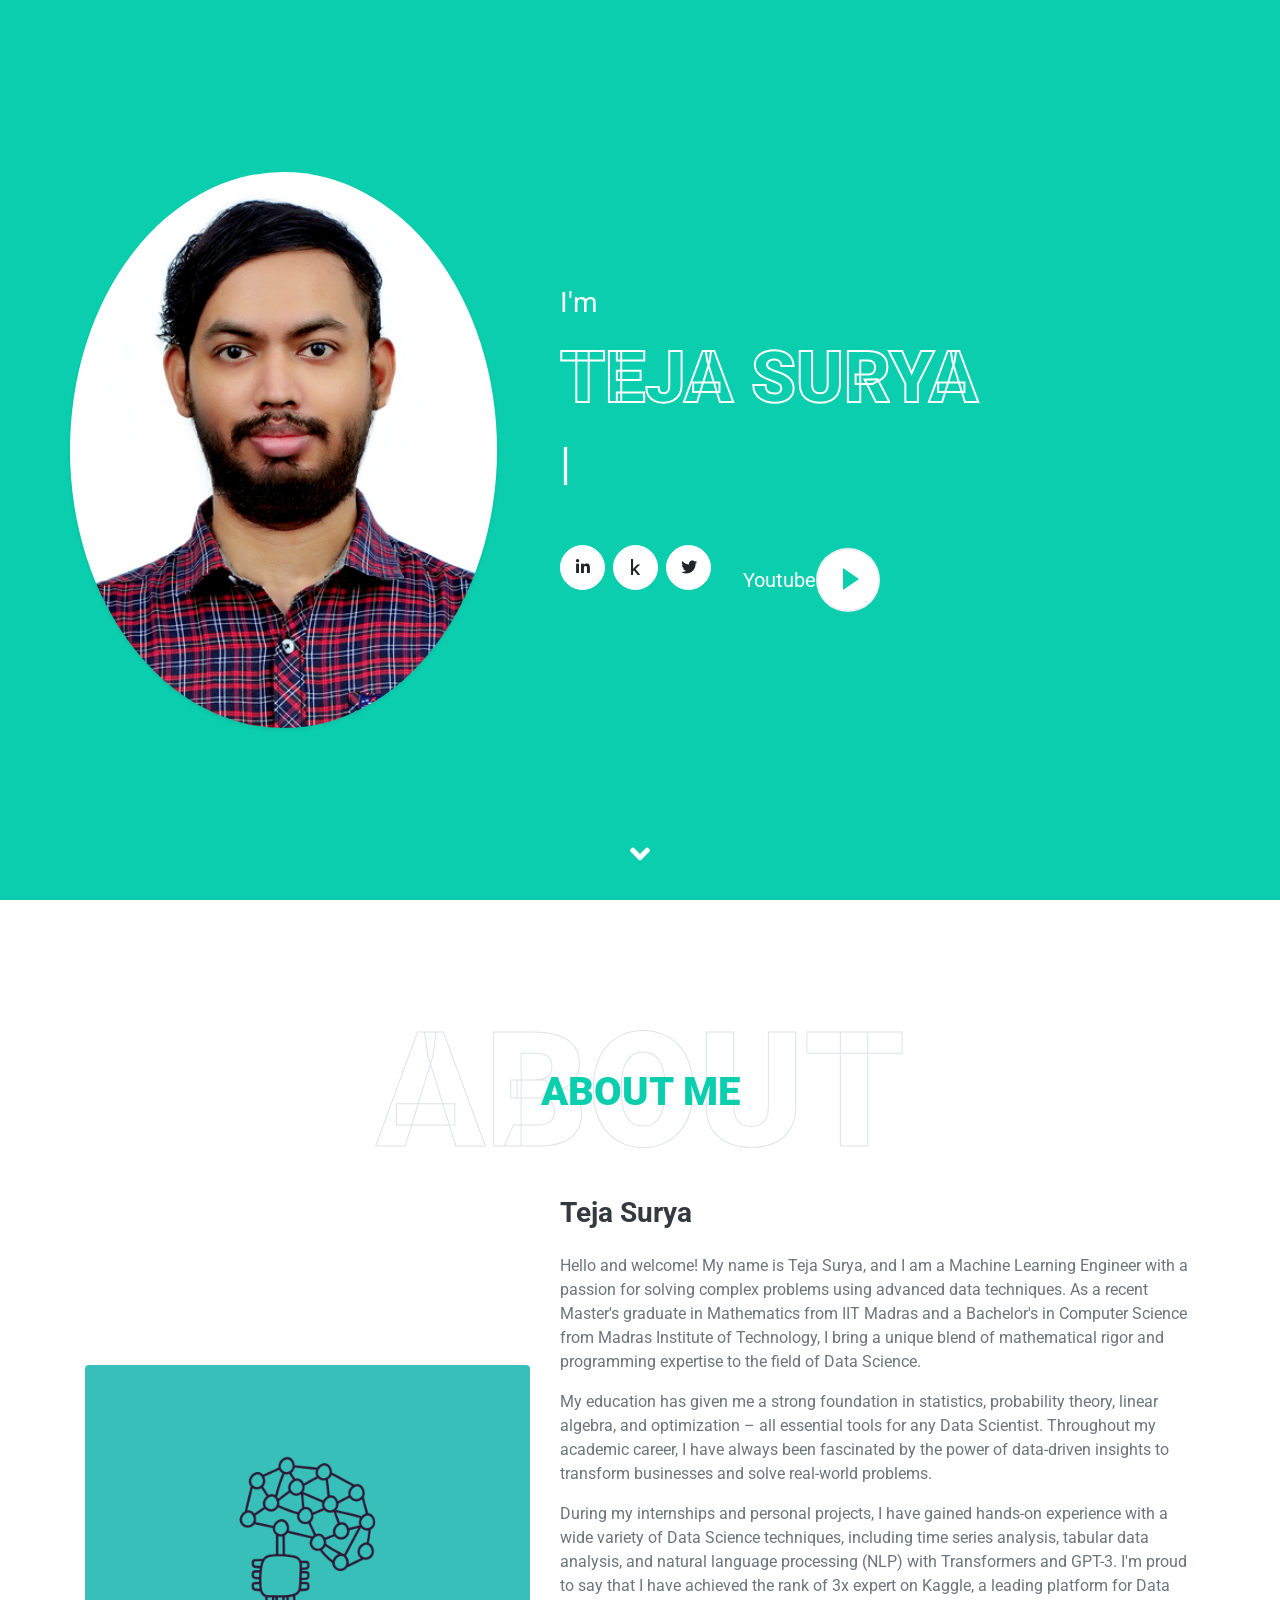
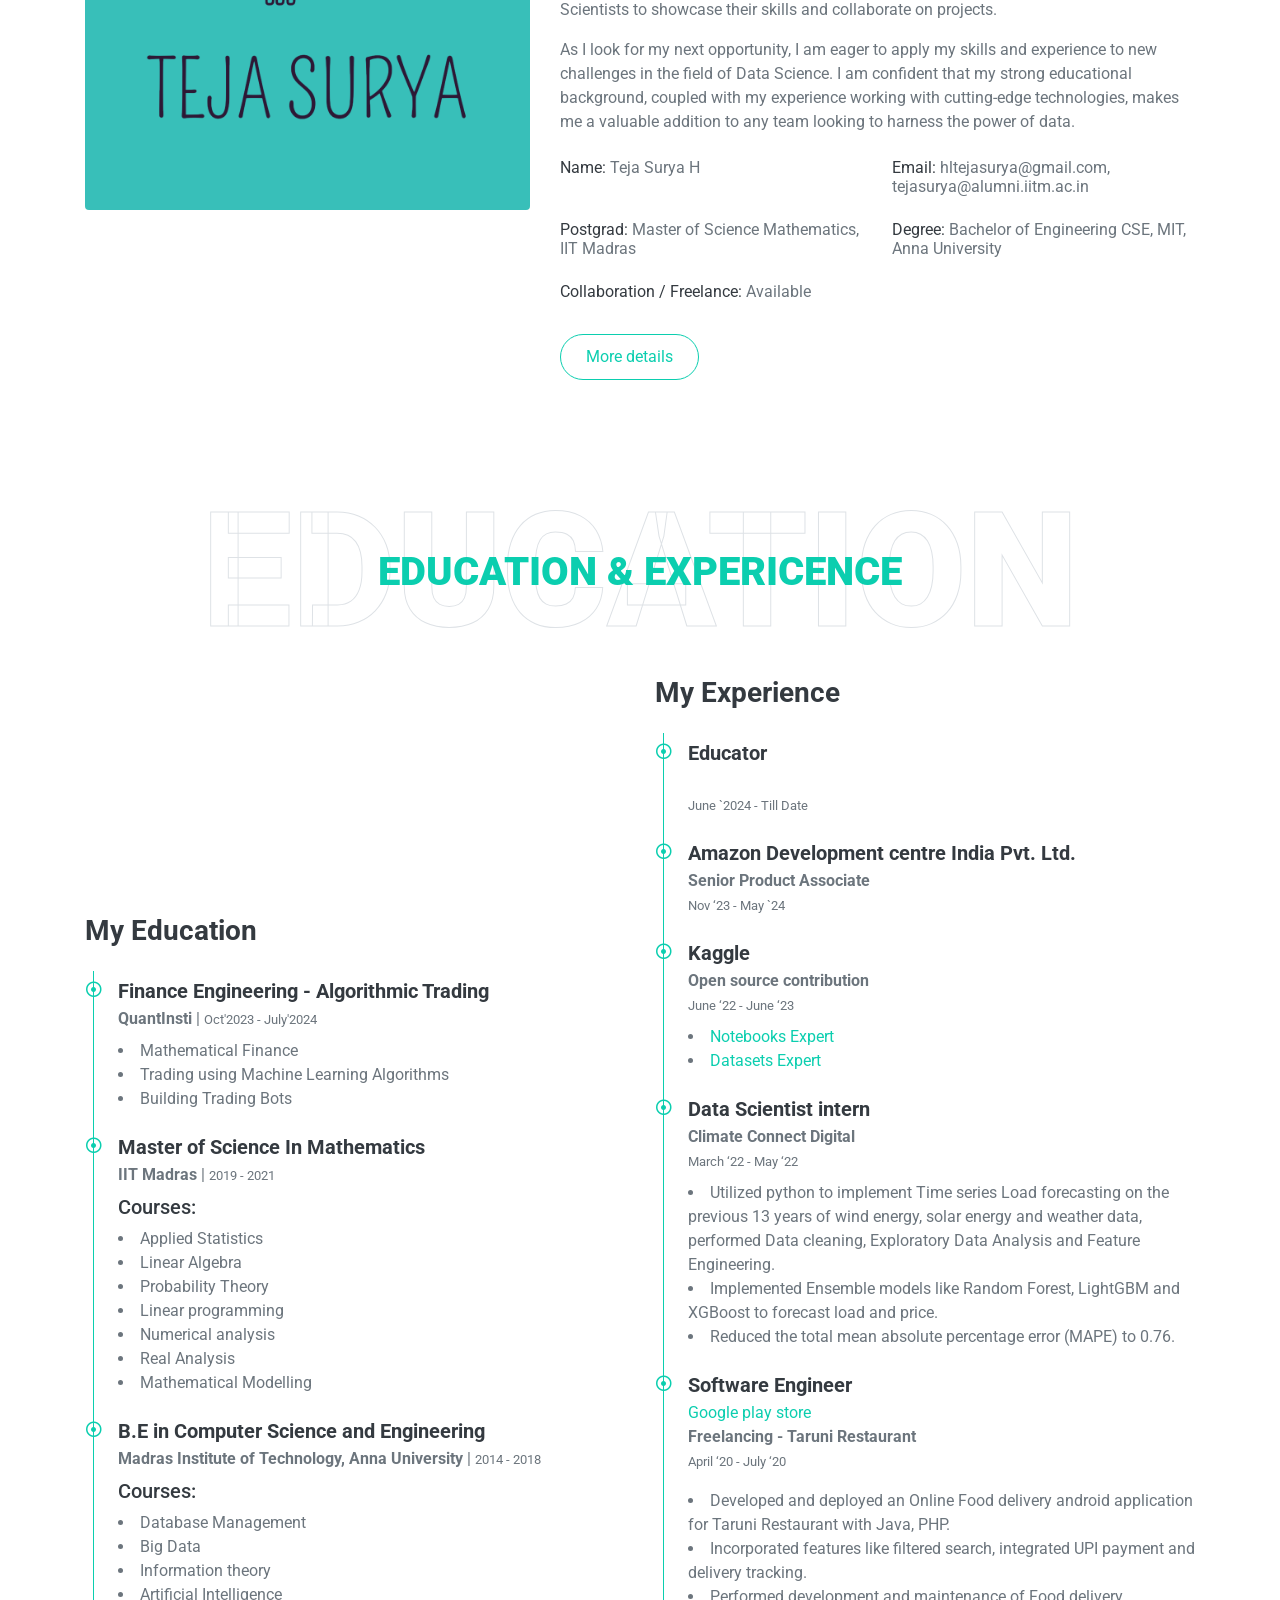
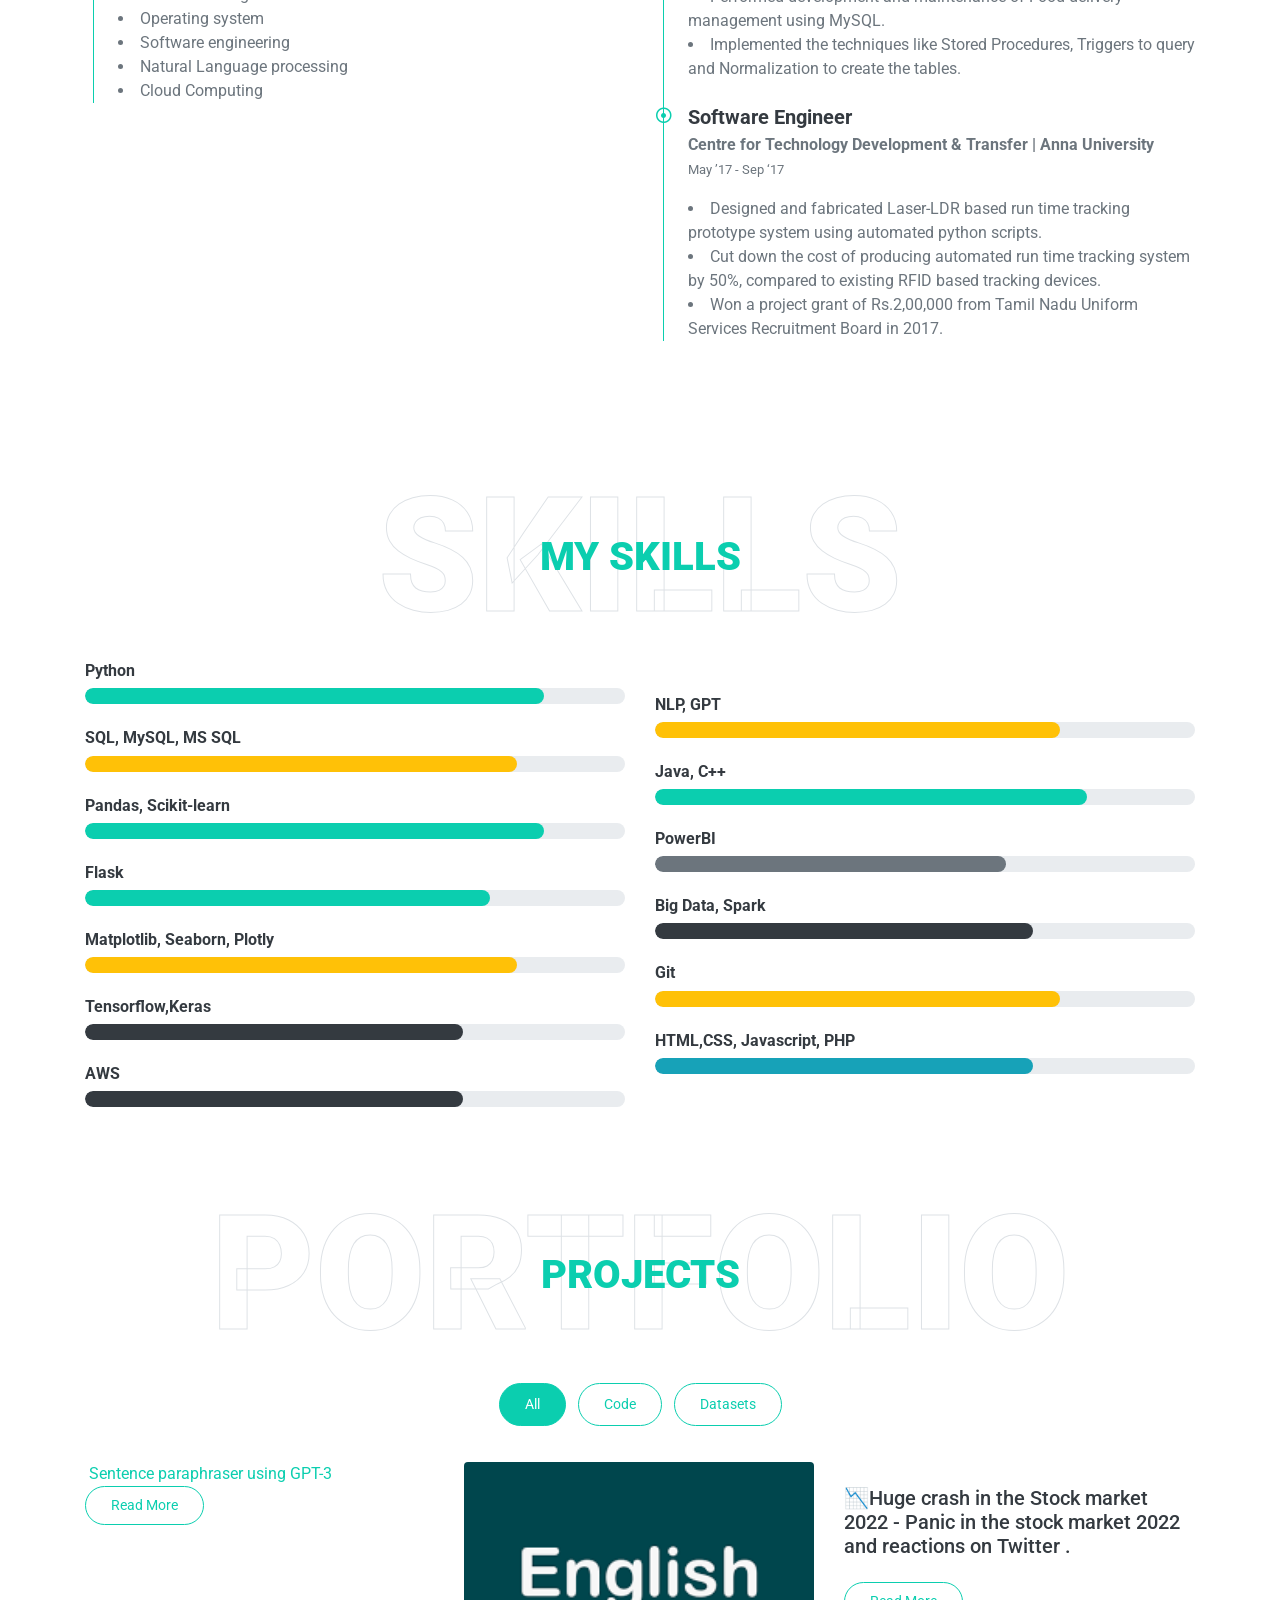
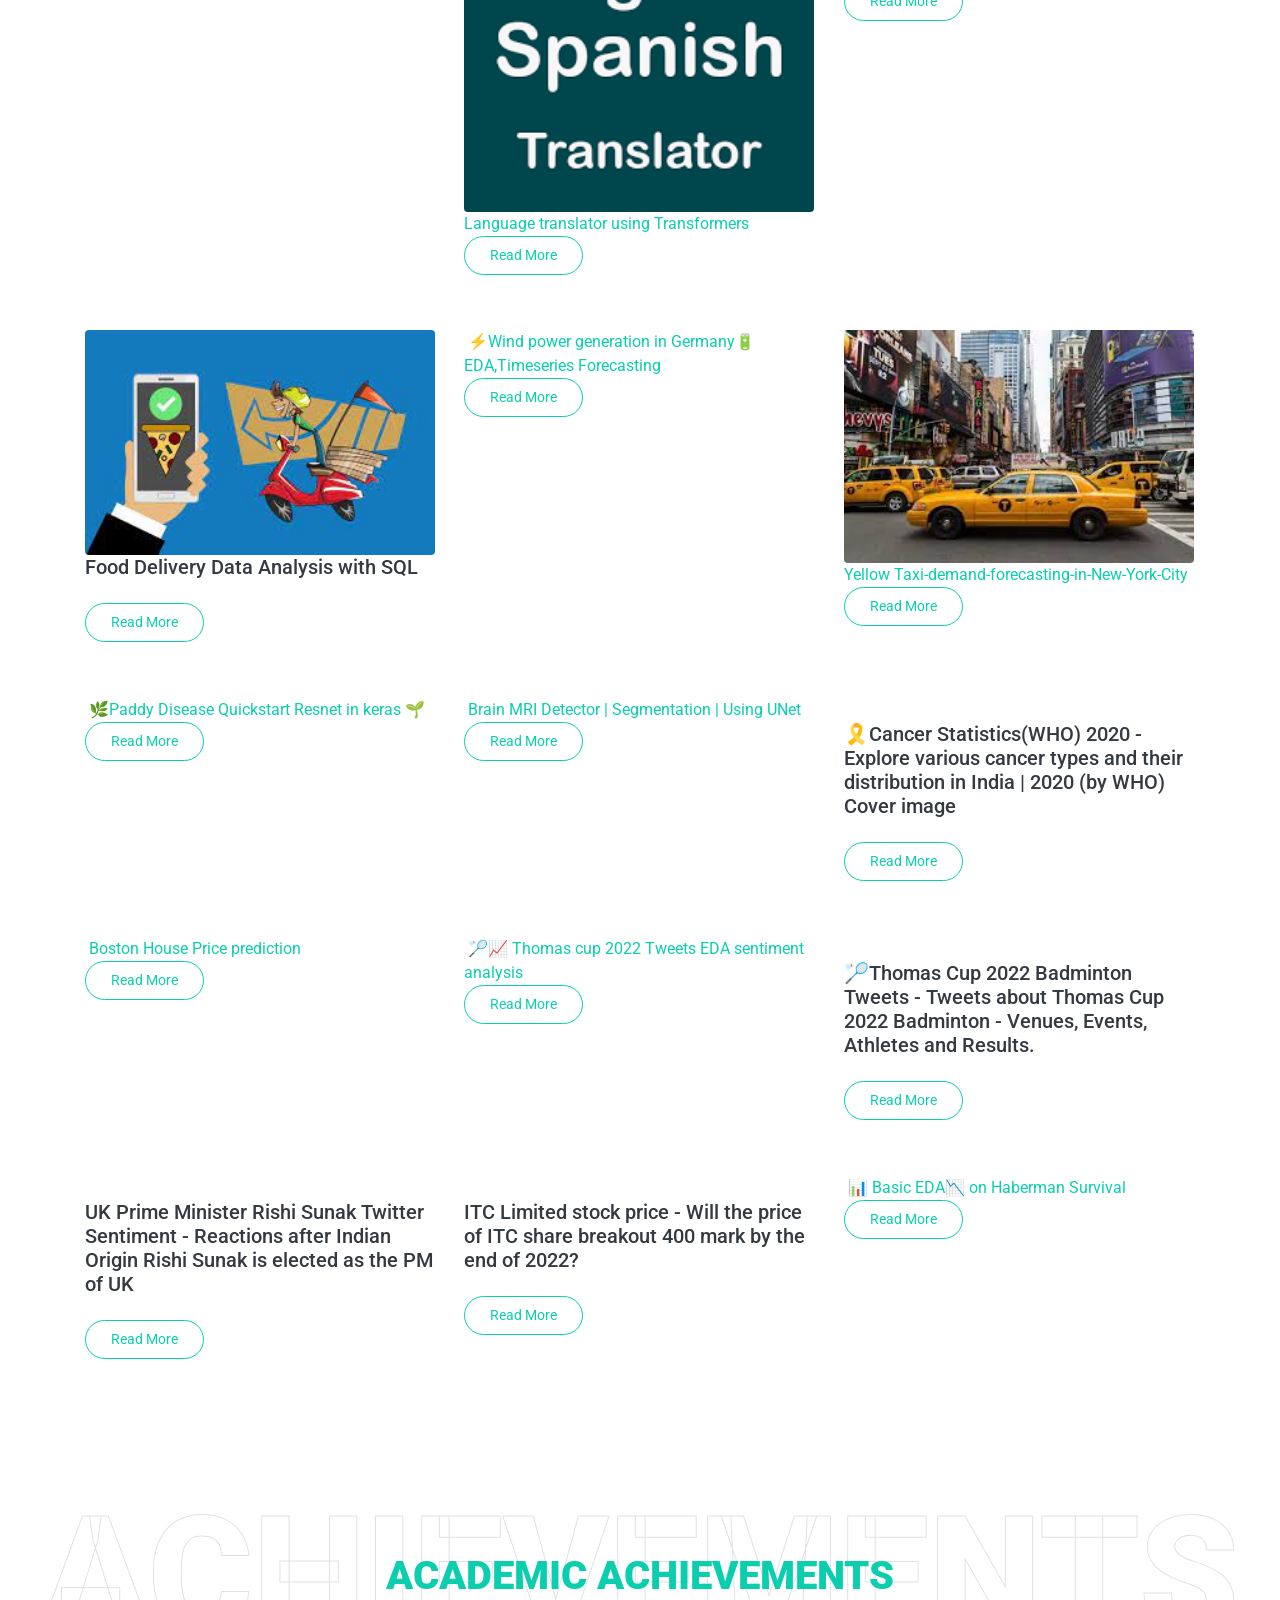
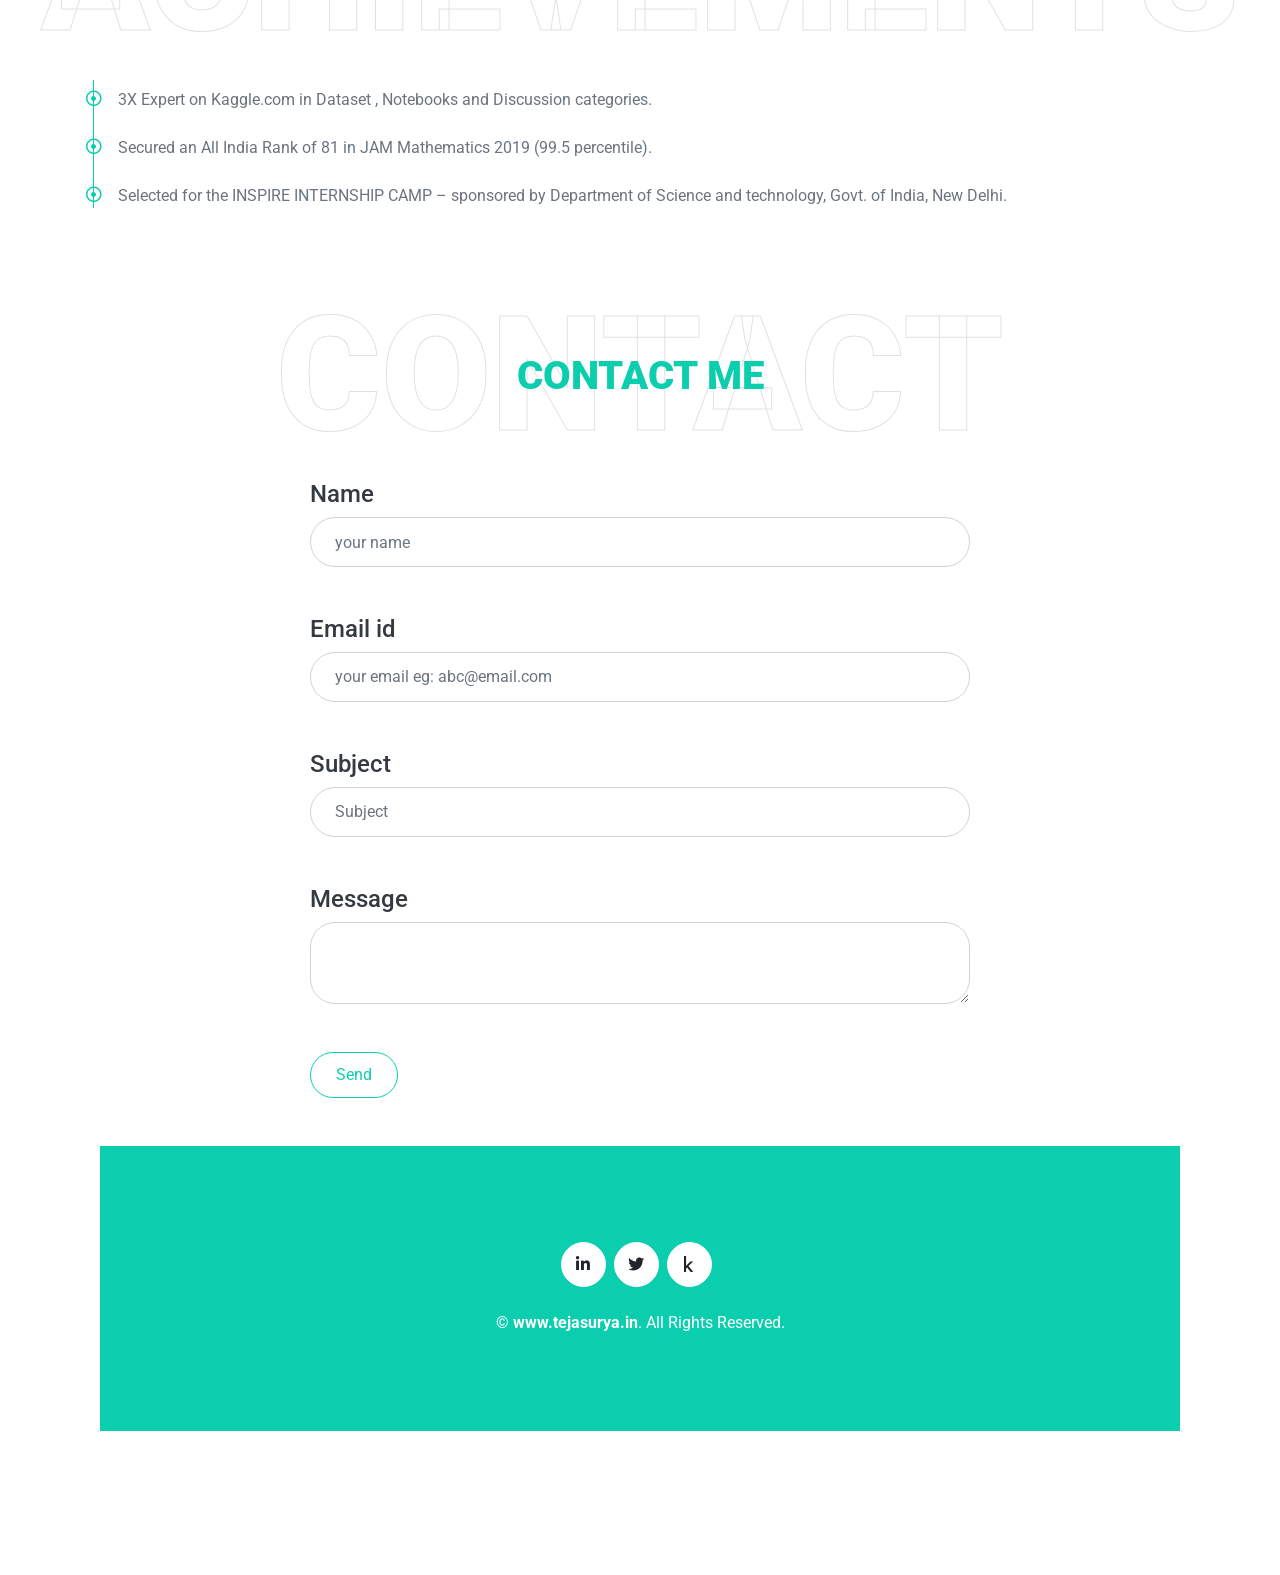
==== commit ef8228cc: "Update index.html" ====
--- a/index.html
+++ b/index.html
@@ -85,20 +85,20 @@
                     <h1 class="typed-text-output d-inline font-weight-lighter text-white"></h1>
                     <div class="typed-text d-none">Python Developer, Data Scientist, ML Engineer</div>
                     <div class="d-flex align-items-center justify-content-center justify-content-lg-start pt-5">
-                        
-                        <h5 class="font-weight-normal text-white m-0 ml-4 d-none d-sm-block">Play Video</h5>
+							<div class="d-flex justify-content-center mb-4">
+								<a class="btn btn-light btn-social mr-2" href="https://www.linkedin.com/in/tejasurya"><i class="fab fa-linkedin-in"></i></a>
+								
+								<a class="btn btn-light btn-social mr-2" href="https://www.kaggle.com/tejasurya"><i class="fab fa-kaggle"></i></a>
+
+                                <a class="btn btn-light btn-social mr-2" href="https://twitter.com/teja_surya_"><i class="fab fa-twitter"></i></a>
+							</div>
+                            <br>
+                            <h5 class="font-weight-normal text-white m-0 ml-4 d-none d-sm-block">Youtube</h5>
 							<button type="button" class="btn-play" data-toggle="modal"
                             data-src="https://www.youtube.com/@teja_surya" data-target="#videoModal">
                             <span></span>
                             </button>
-                            <br>
-							<div class="d-flex justify-content-center mb-4">
-								<a class="btn btn-light btn-social mr-2" href="https://www.linkedin.com/in/tejasurya"><i class="fab fa-linkedin-in"></i></a>
-								
-								<a class="btn btn-light btn-social mr-2" href="https://www.kaggle.com/tejasurya"><i class="fab fa-kaggle"></i></a>
-
-                                <a class="btn btn-light btn-social mr-2" href="https://twitter.com/teja_surya_"><i class="fab fa-twitter"></i></a>
-							</div>
+                            
 		            </div>
 
                 </div>
@@ -118,7 +118,7 @@
             </div>
             <div class="row align-items-center">
                 <div class="col-lg-5 pb-4 pb-lg-0">
-                    <img class="img-fluid rounded w-100" src="img/logo_weba.png" alt="">
+                    <img class="img-fluid rounded w-100" src="img/logo_webb.png" alt="">
                 </div>
                 <div class="col-lg-7">
                     <h3 class="mb-4">Teja Surya</h3>
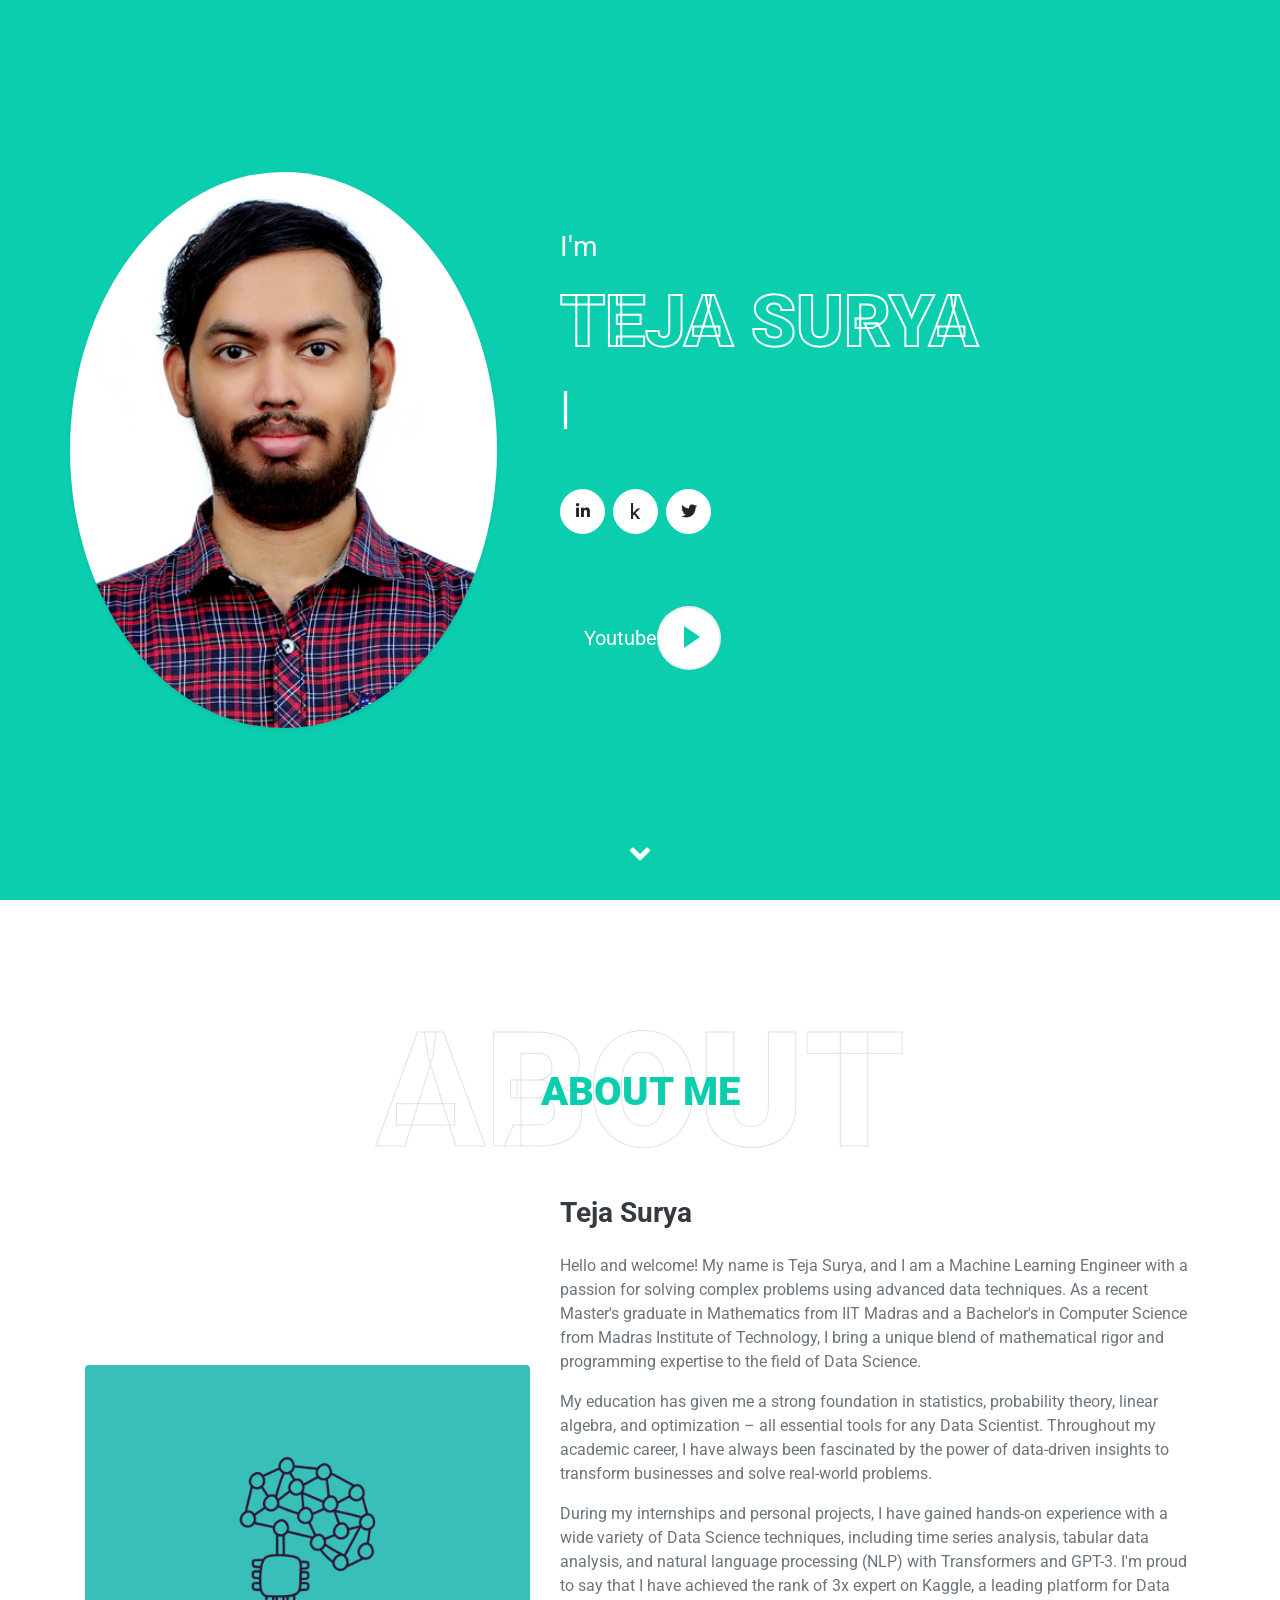
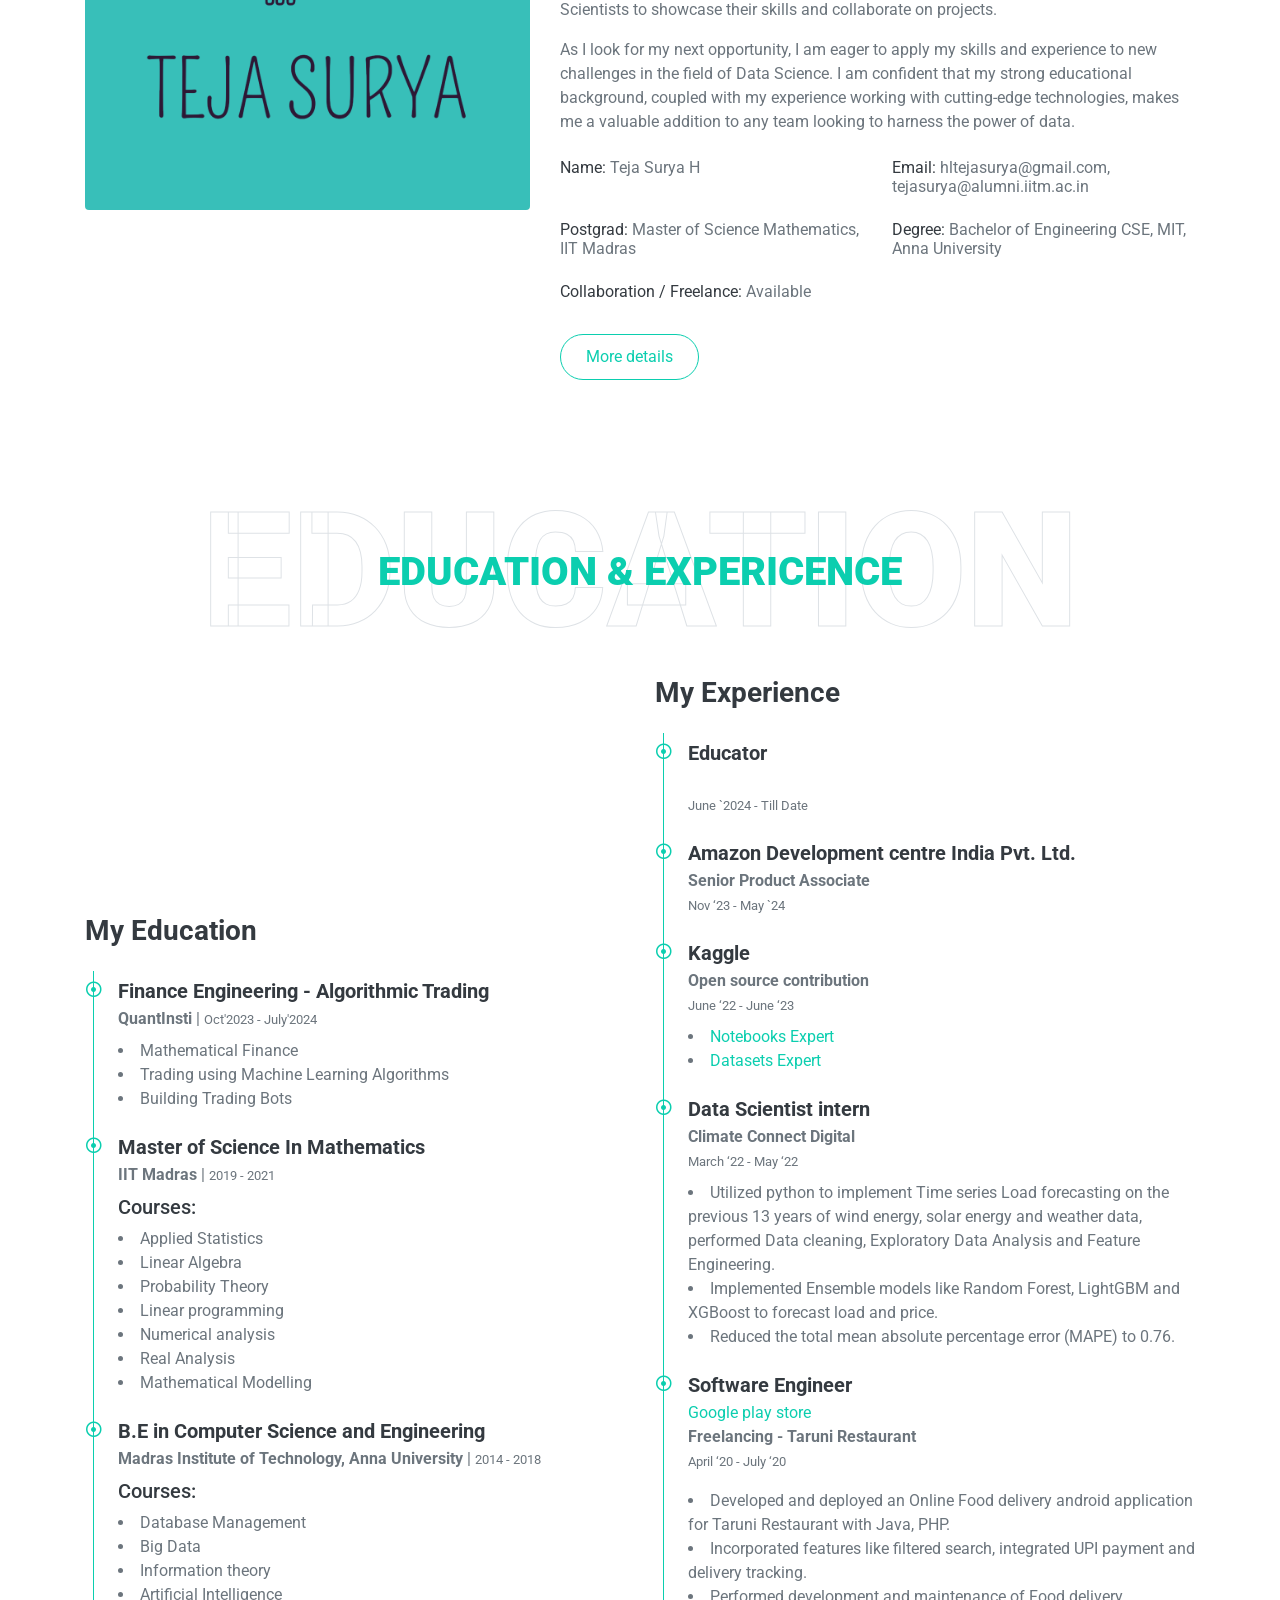
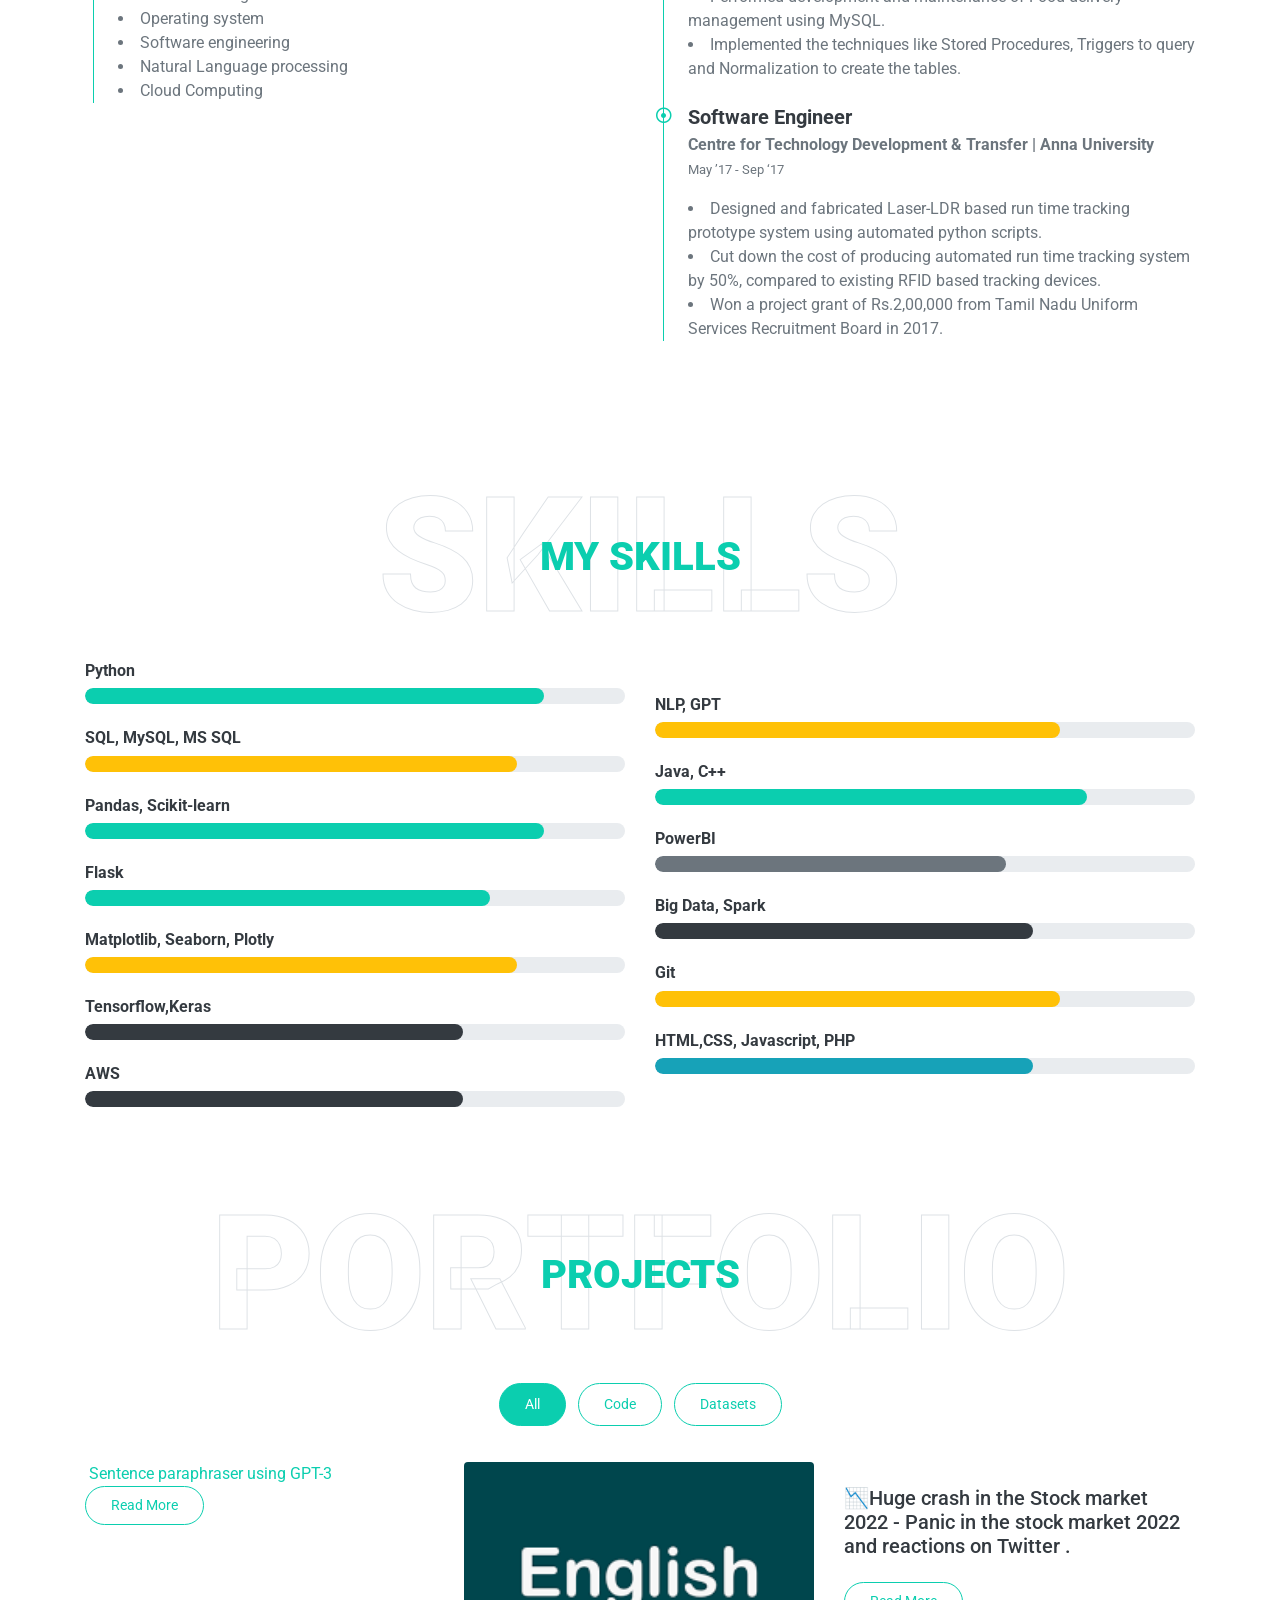
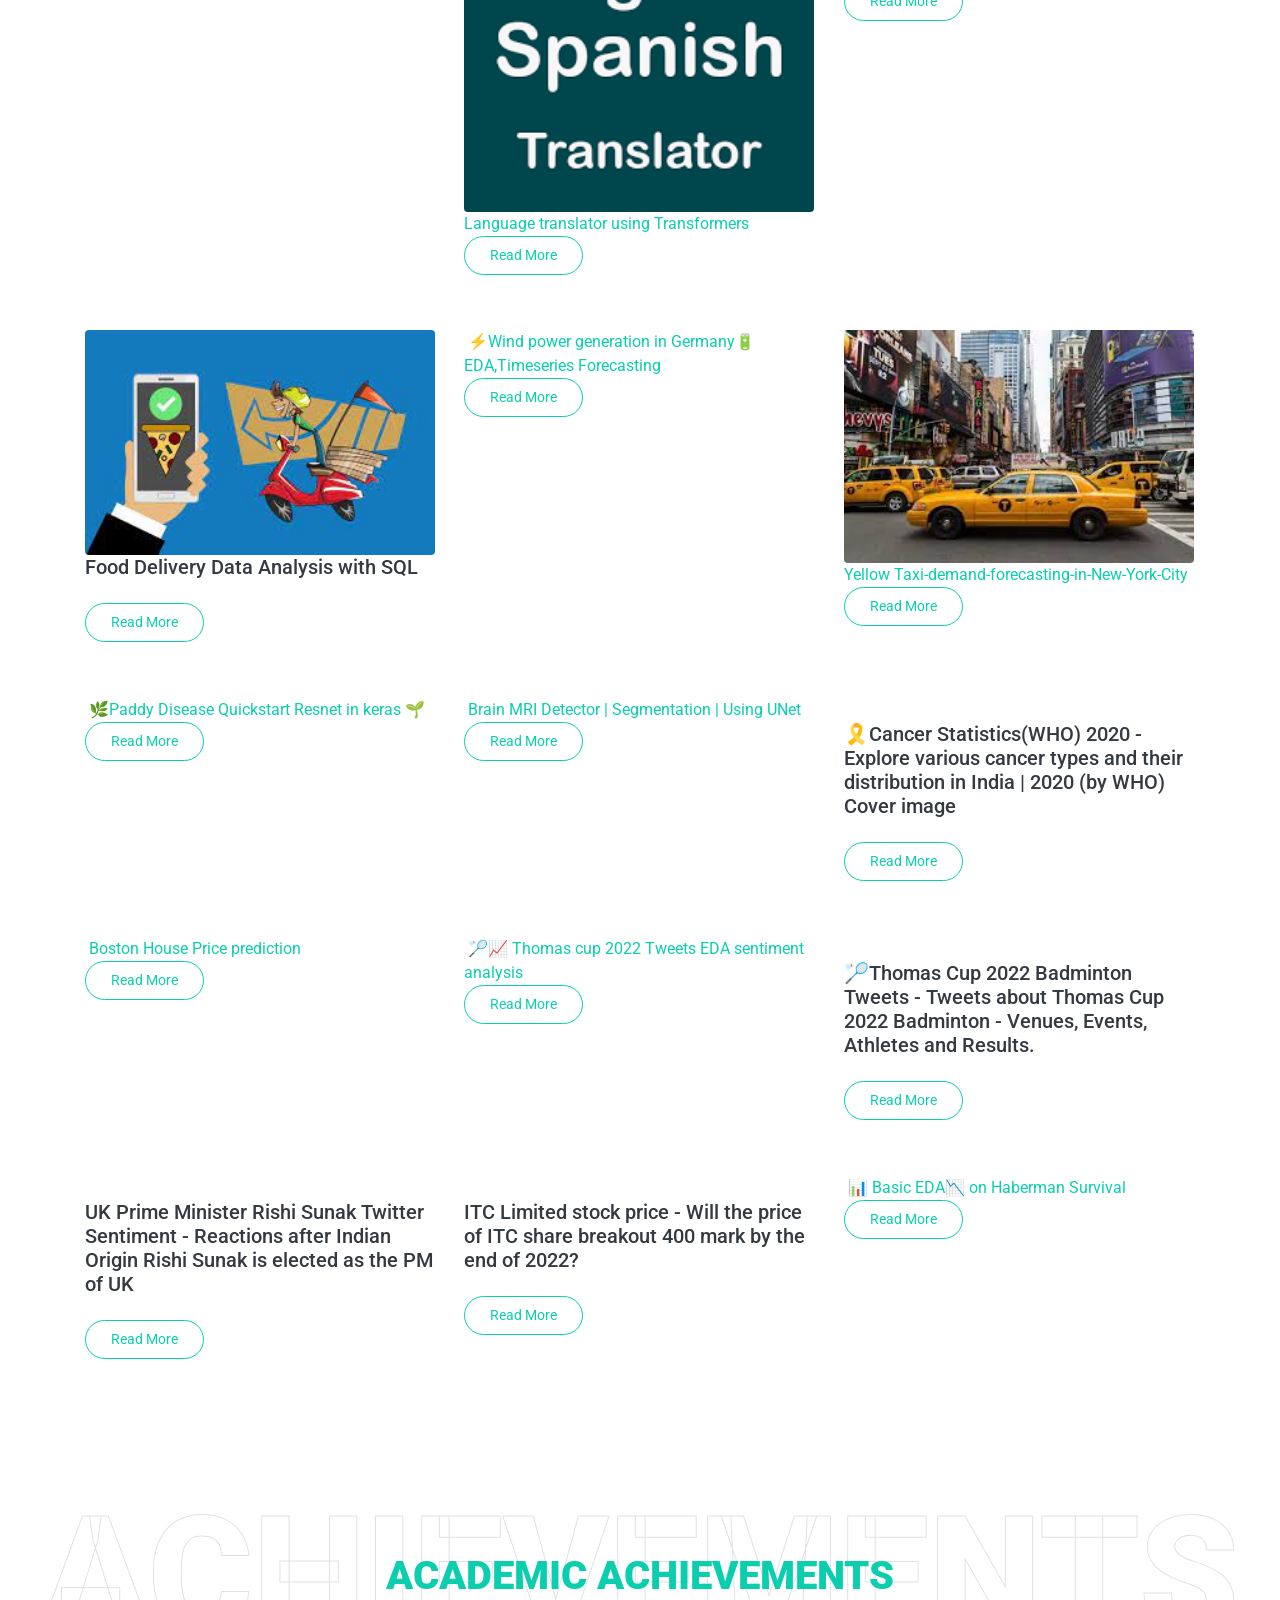
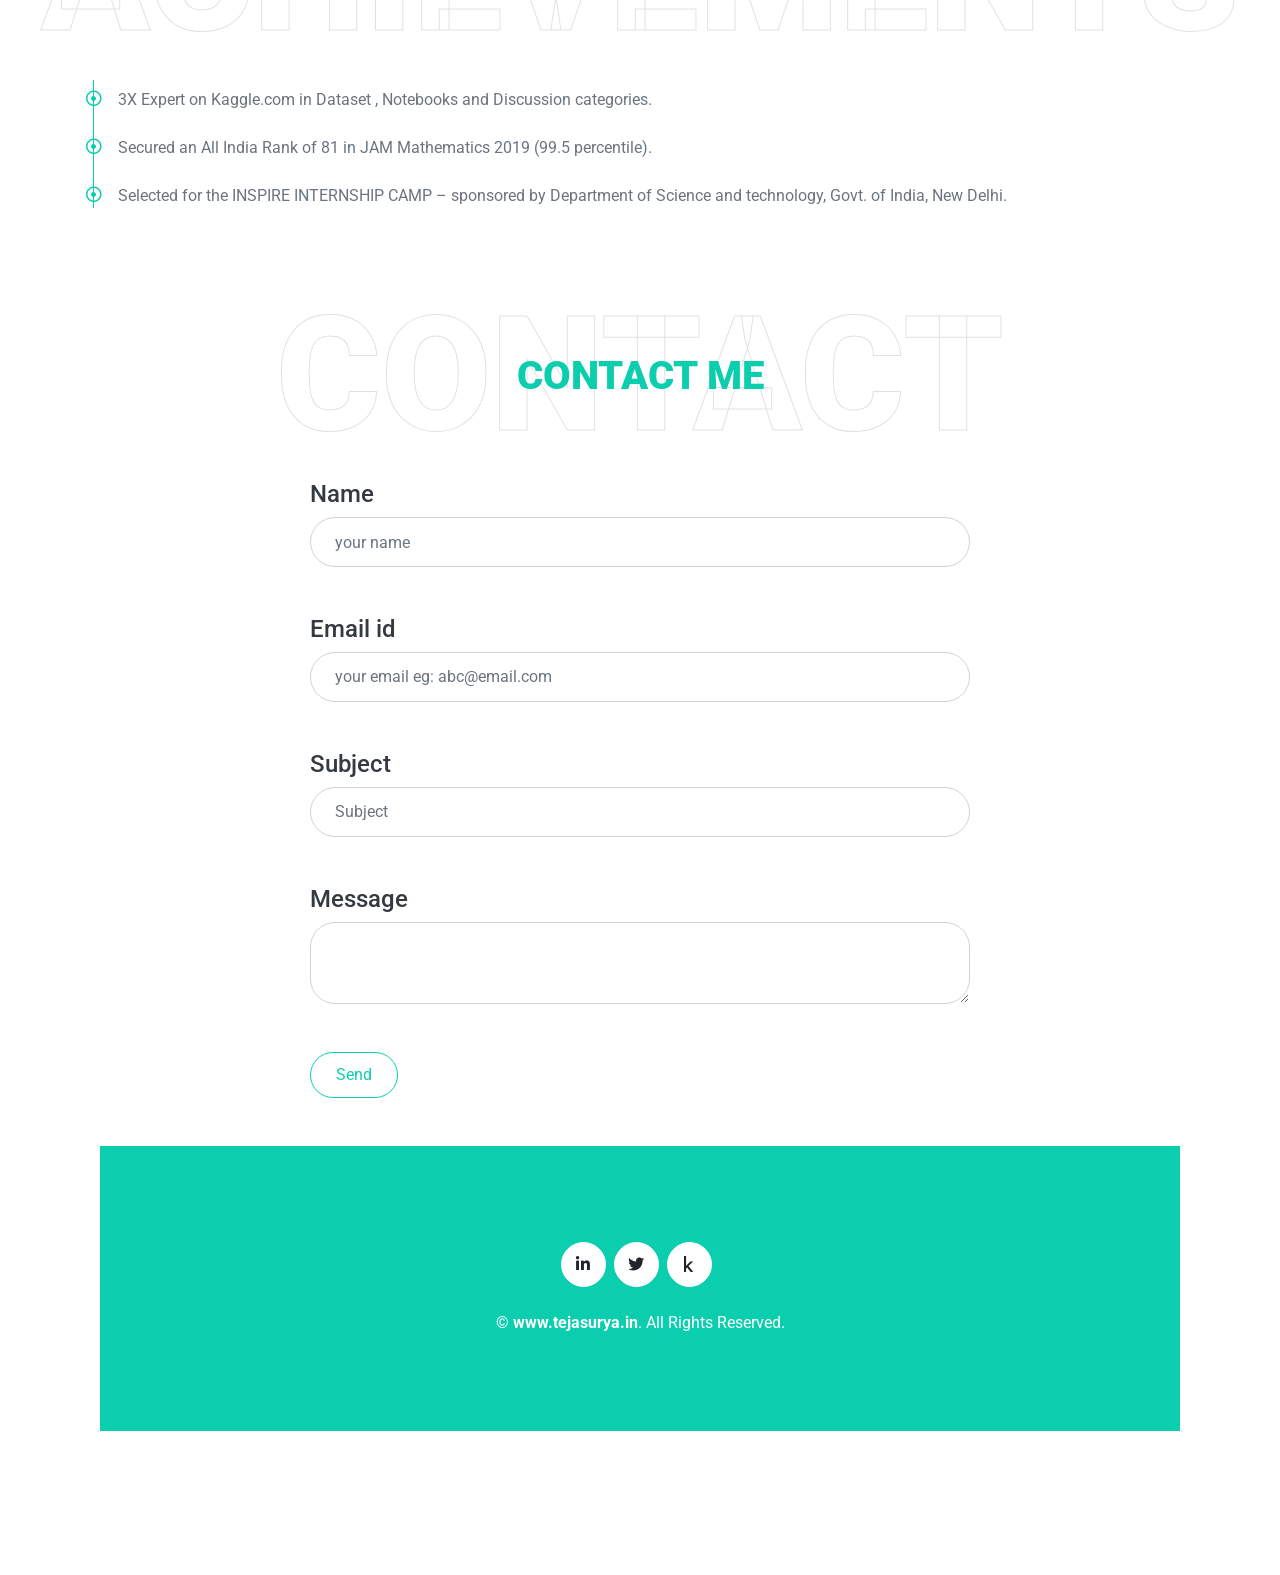
==== commit e06f51e7: "Update index.html" ====
--- a/index.html
+++ b/index.html
@@ -93,14 +93,16 @@
                                 <a class="btn btn-light btn-social mr-2" href="https://twitter.com/teja_surya_"><i class="fab fa-twitter"></i></a>
 							</div>
                             <br>
-                            <h5 class="font-weight-normal text-white m-0 ml-4 d-none d-sm-block">Youtube</h5>
-							<button type="button" class="btn-play" data-toggle="modal"
-                            data-src="https://www.youtube.com/@teja_surya" data-target="#videoModal">
-                            <span></span>
-                            </button>
-                            
+                        
 		            </div>
-
+                    <div class="d-flex align-items-center justify-content-center justify-content-lg-start pt-5">
+                        <h5 class="font-weight-normal text-white m-0 ml-4 d-none d-sm-block">Youtube</h5>
+                        <button type="button" class="btn-play" data-toggle="modal"
+                        data-src="https://www.youtube.com/@teja_surya" data-target="#videoModal">
+                        <span></span>
+                        </button>
+            
+                    </div>
                 </div>
             </div>
         </div>
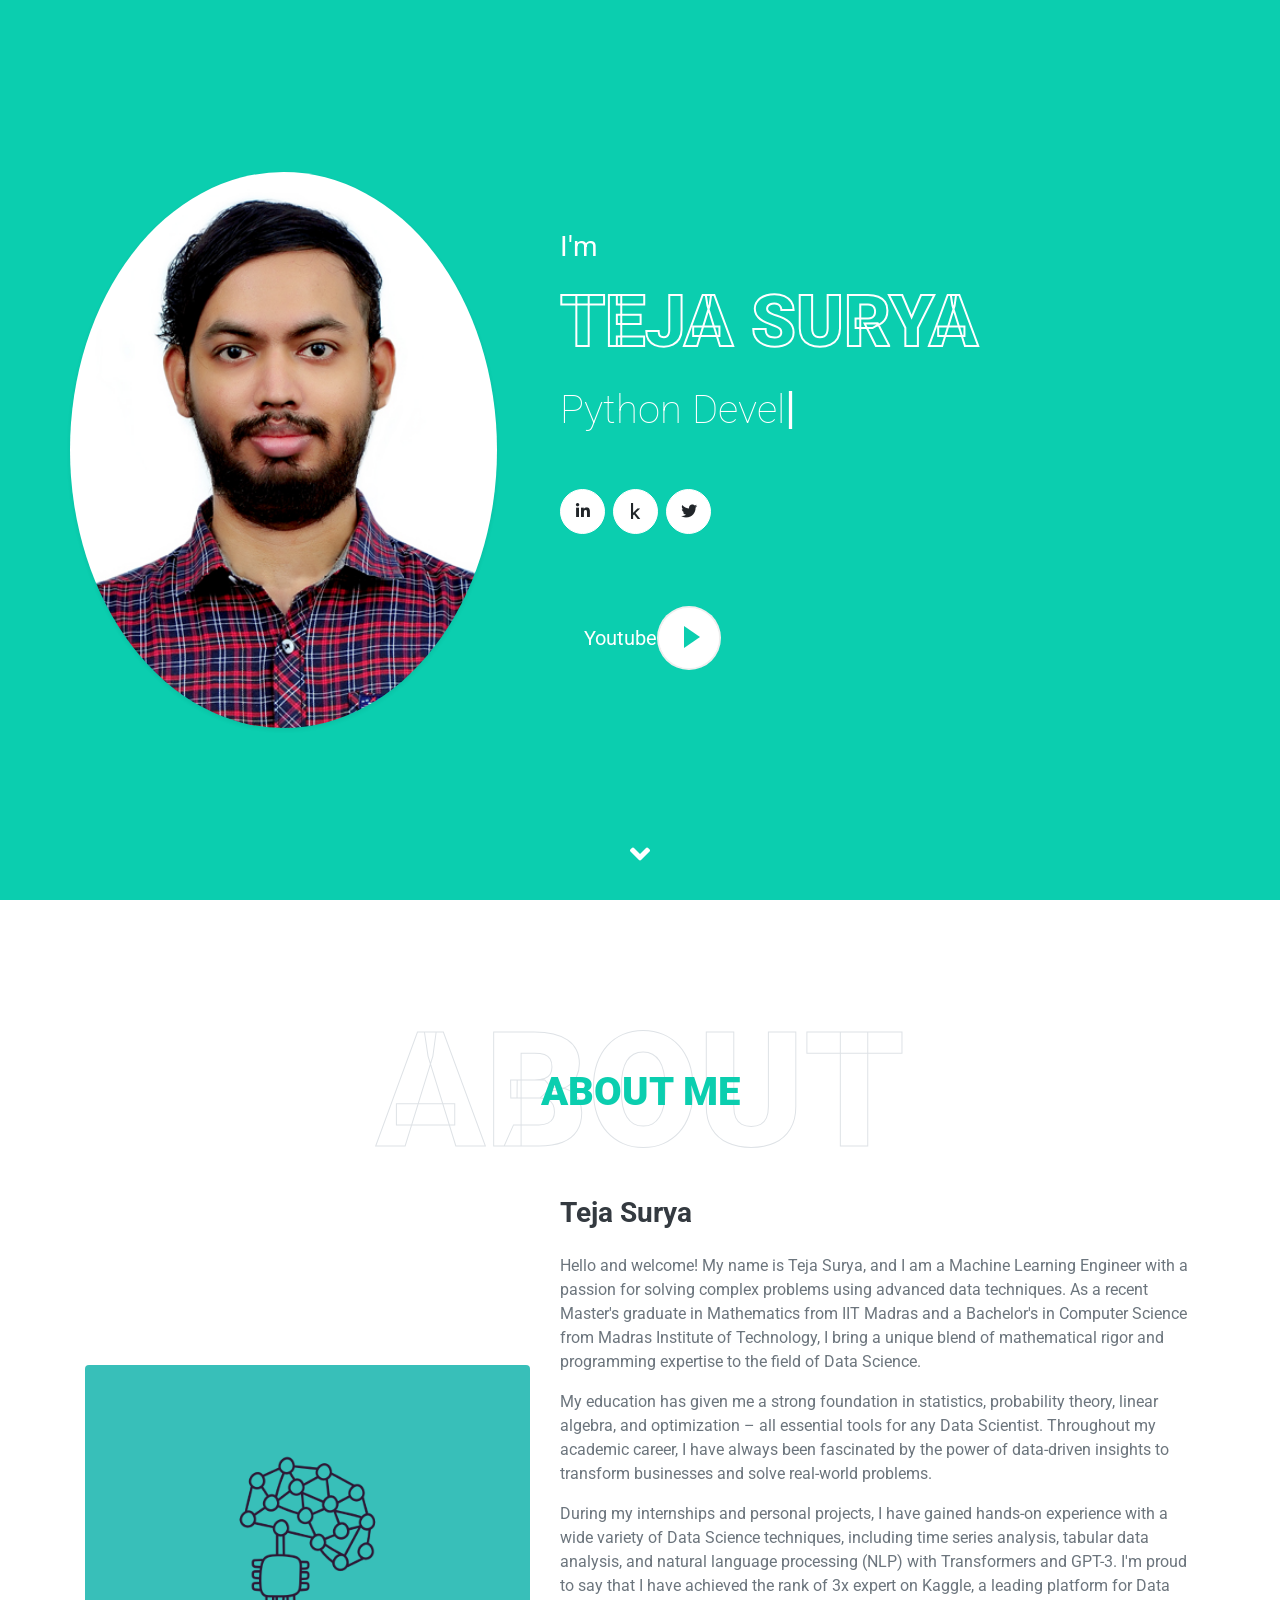
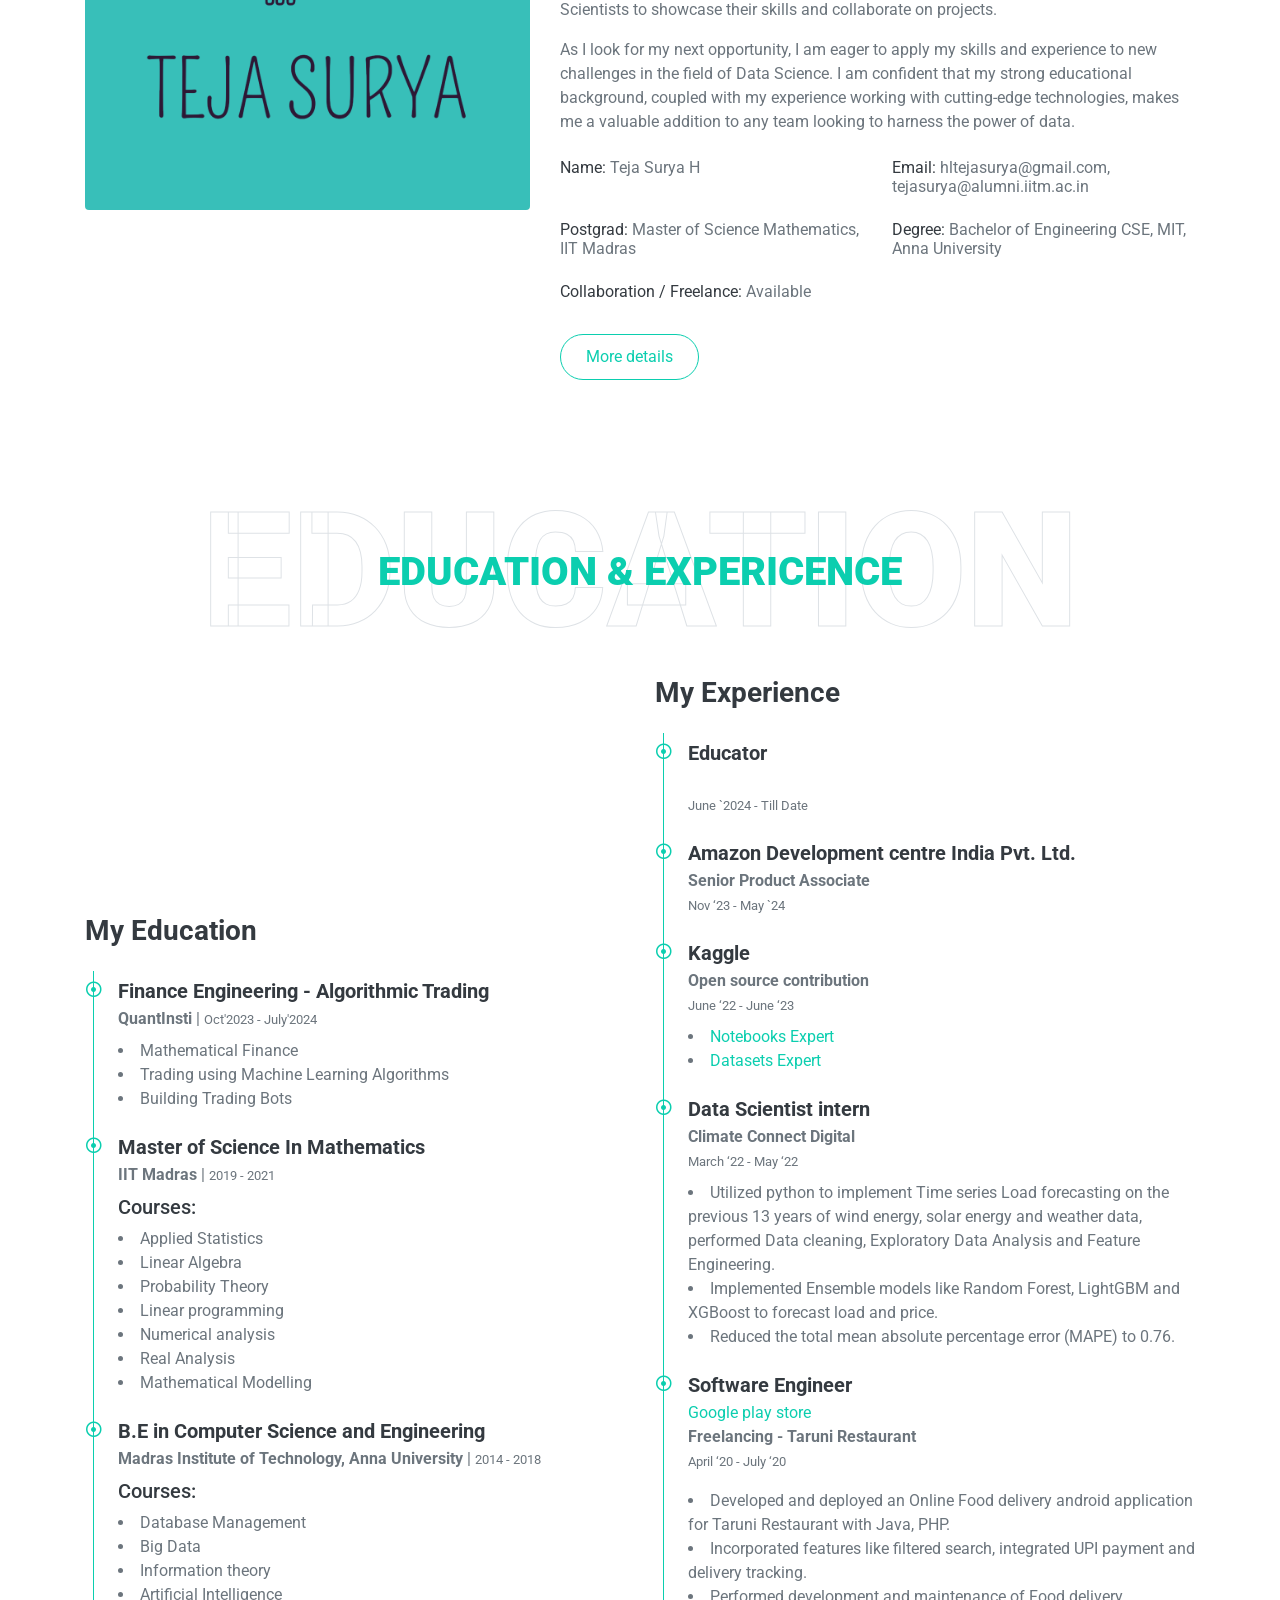
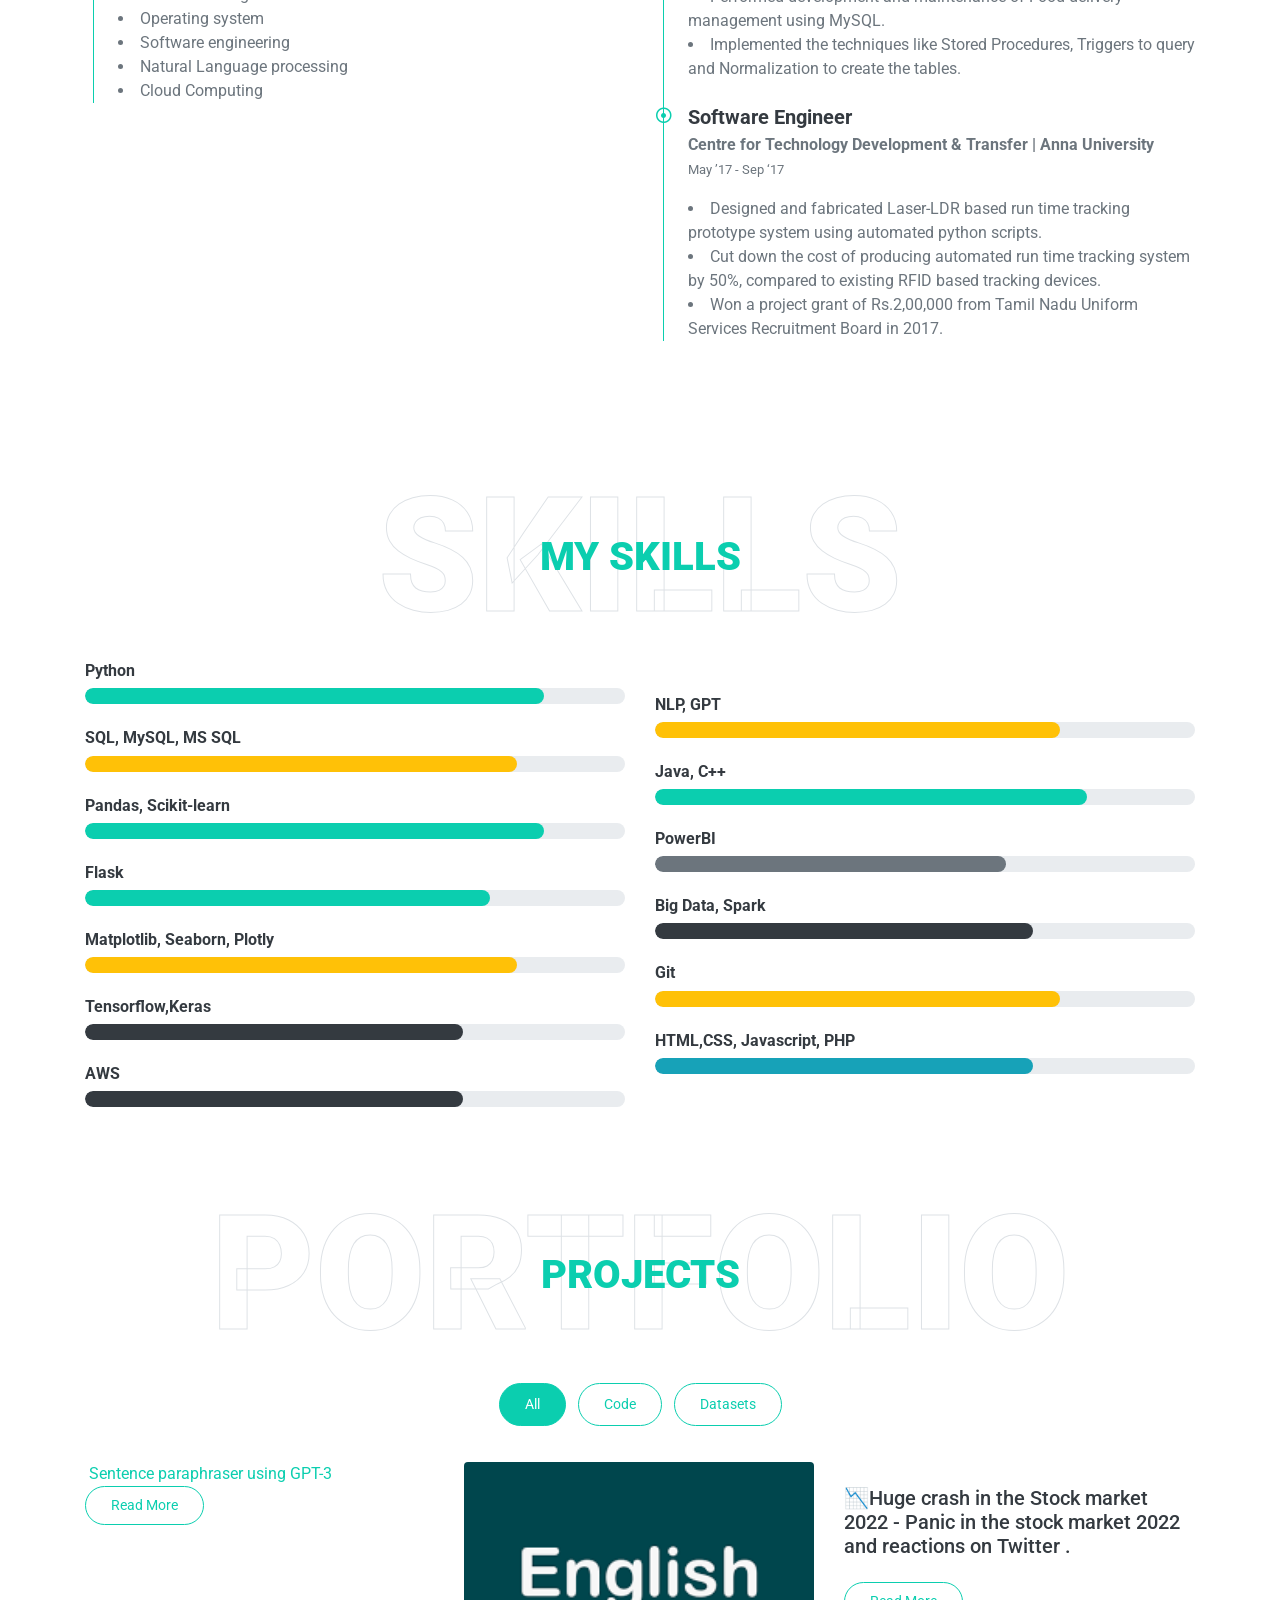
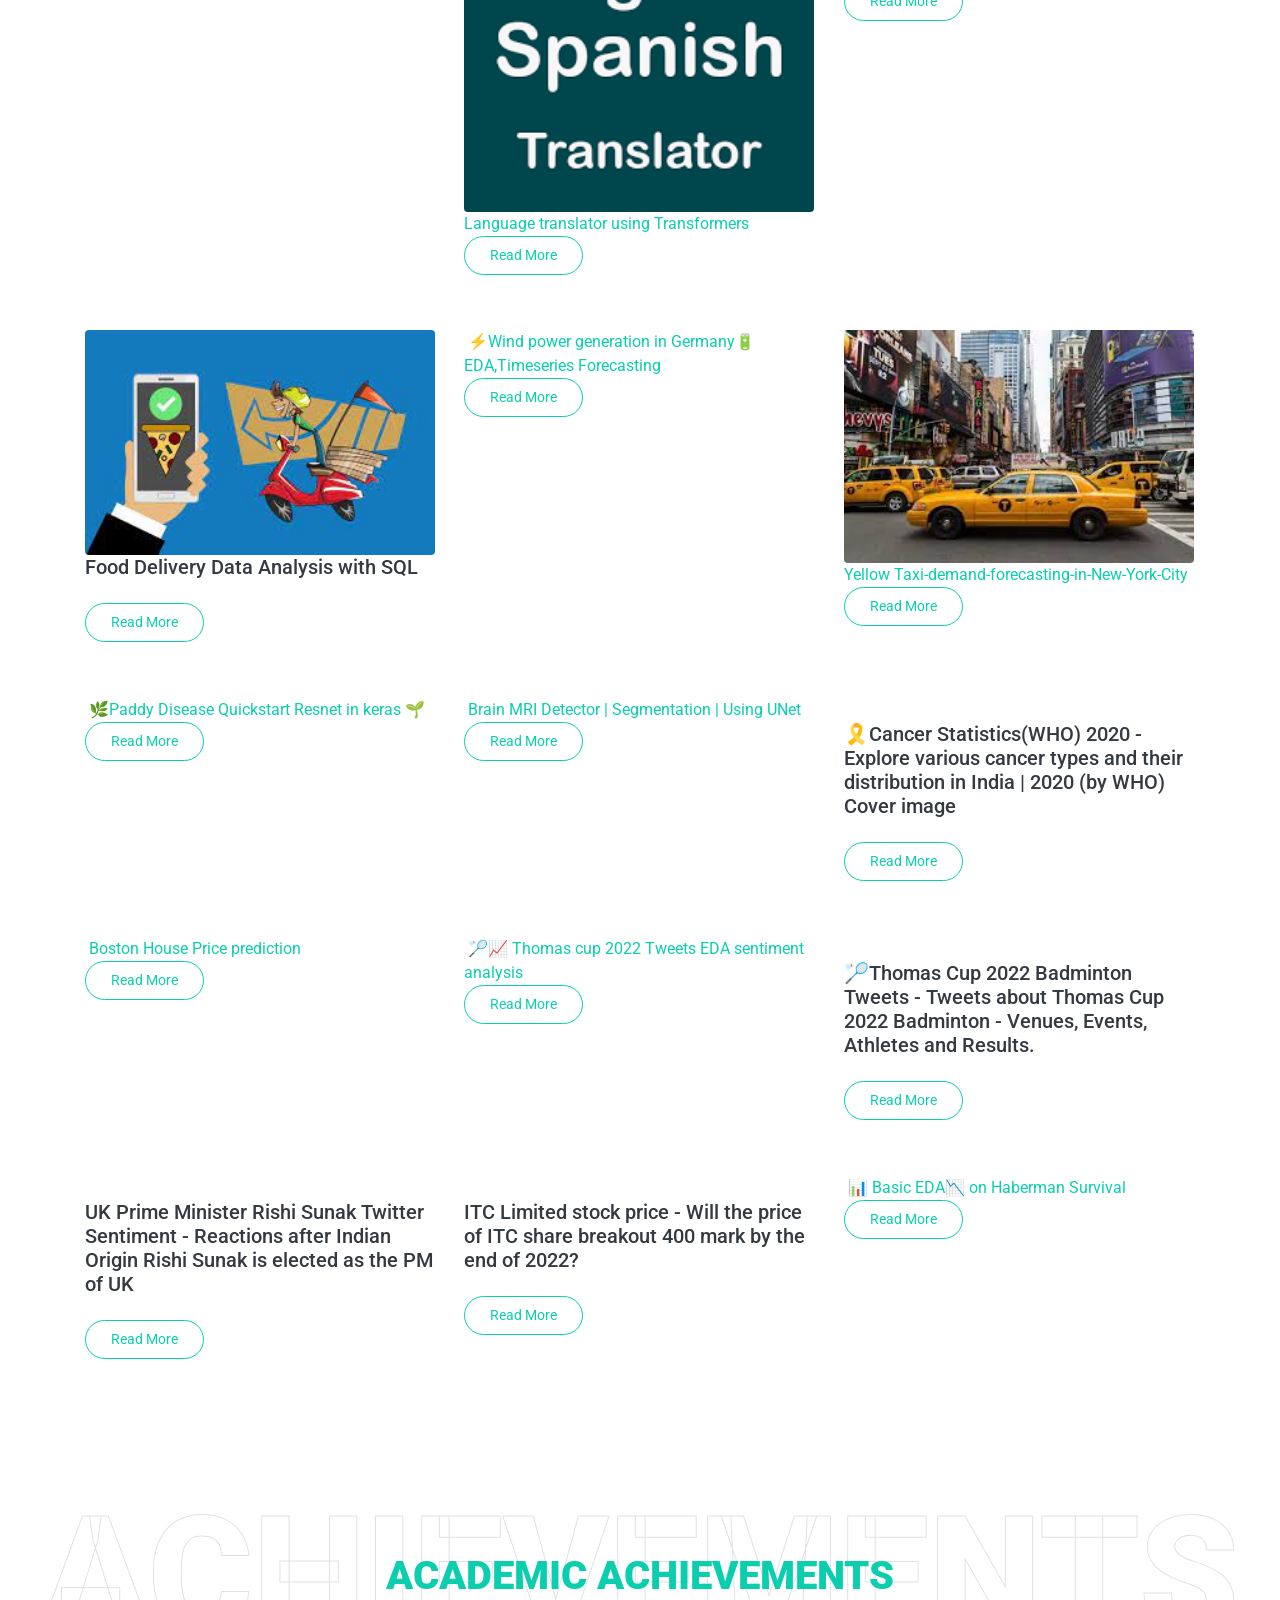
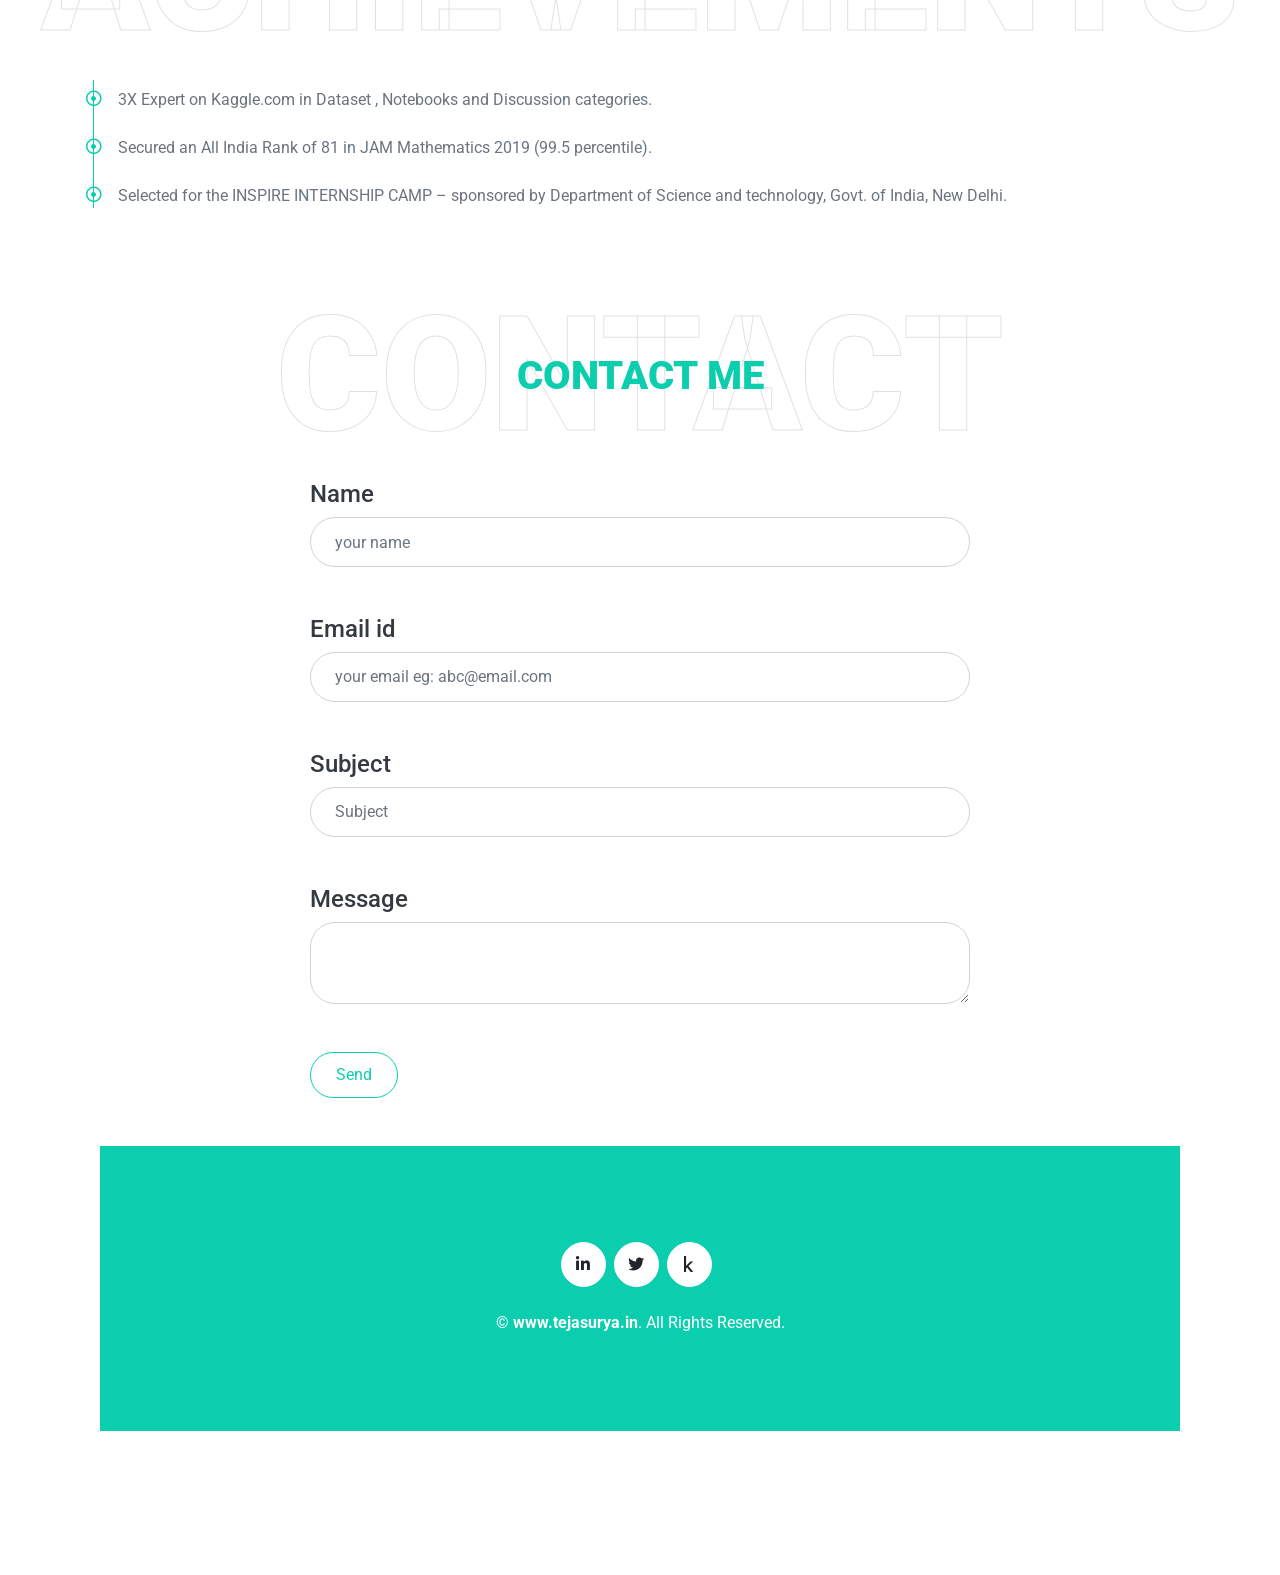
==== commit 02f9ee83: "Update index.html" ====
--- a/index.html
+++ b/index.html
@@ -97,6 +97,7 @@
 		            </div>
                     <div class="d-flex align-items-center justify-content-center justify-content-lg-start pt-5">
                         <h5 class="font-weight-normal text-white m-0 ml-4 d-none d-sm-block">Youtube</h5>
+                        <br>
                         <button type="button" class="btn-play" data-toggle="modal"
                         data-src="https://www.youtube.com/@teja_surya" data-target="#videoModal">
                         <span></span>
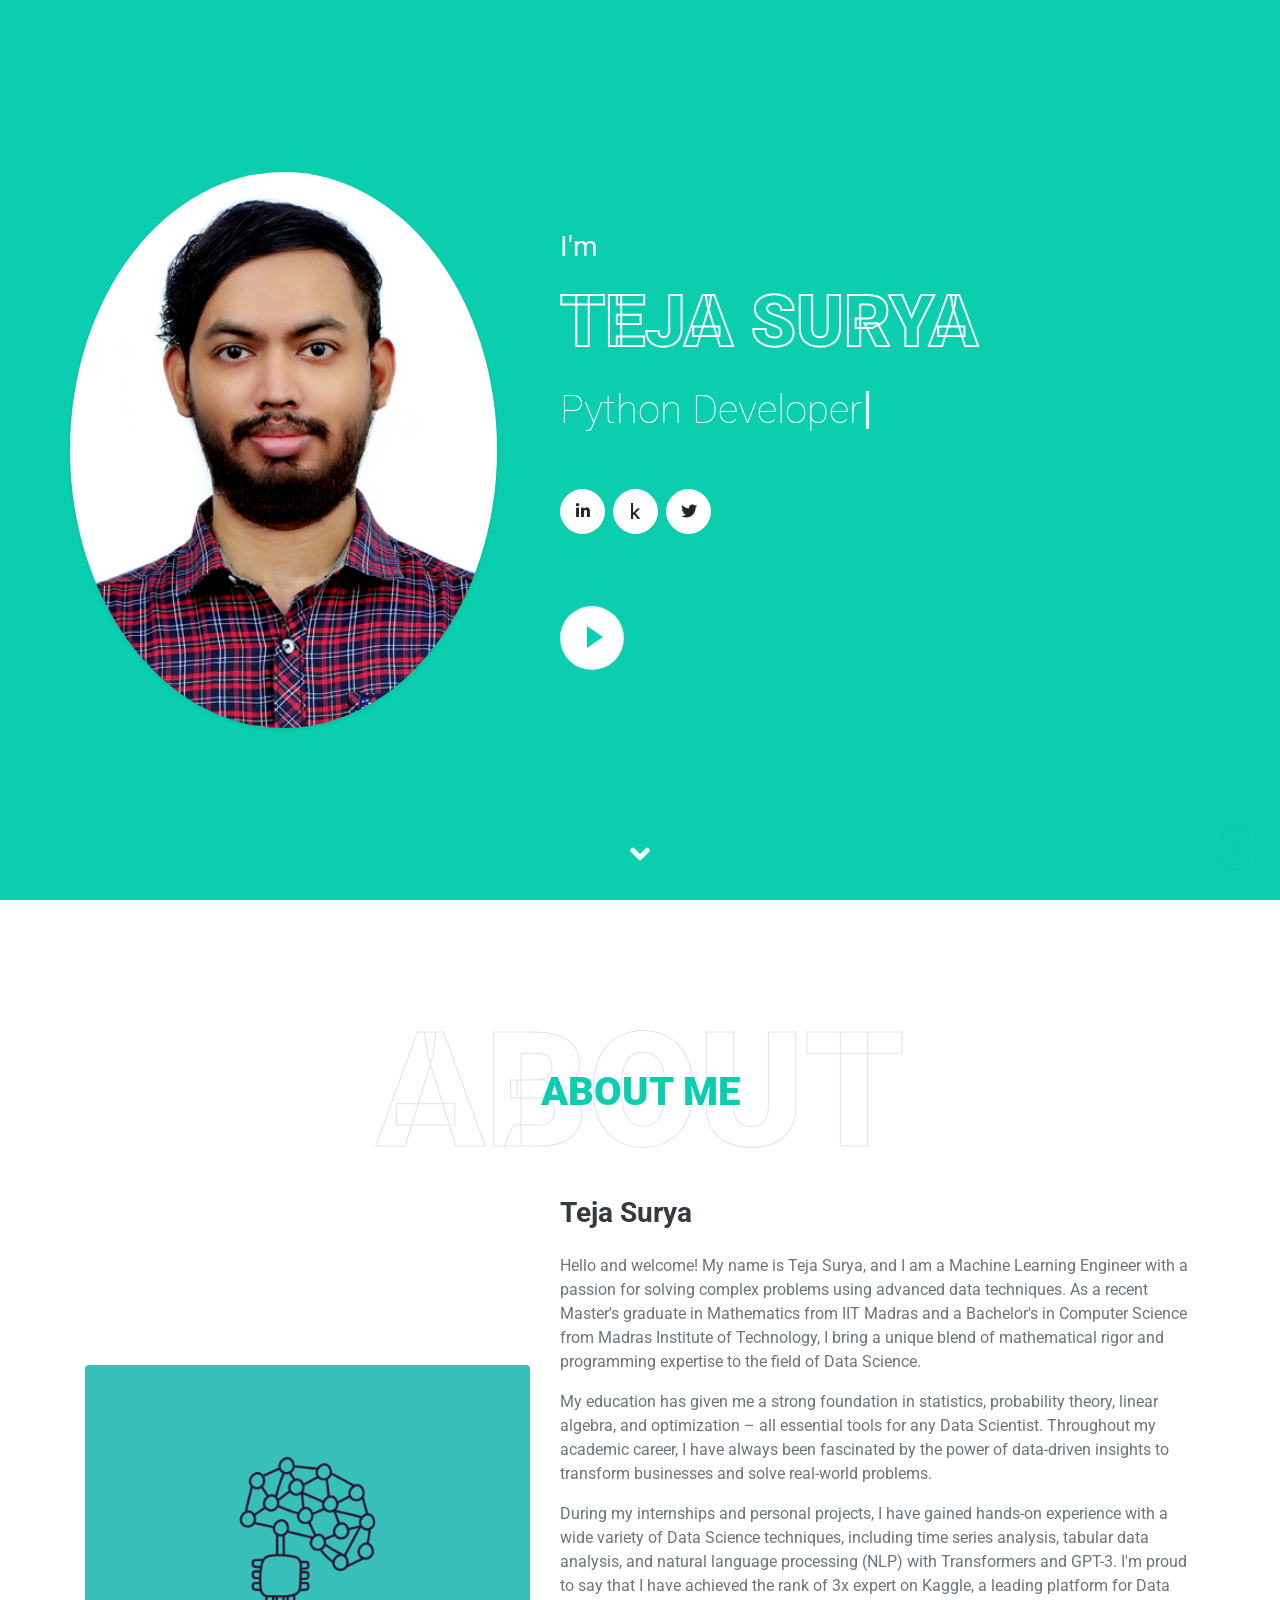
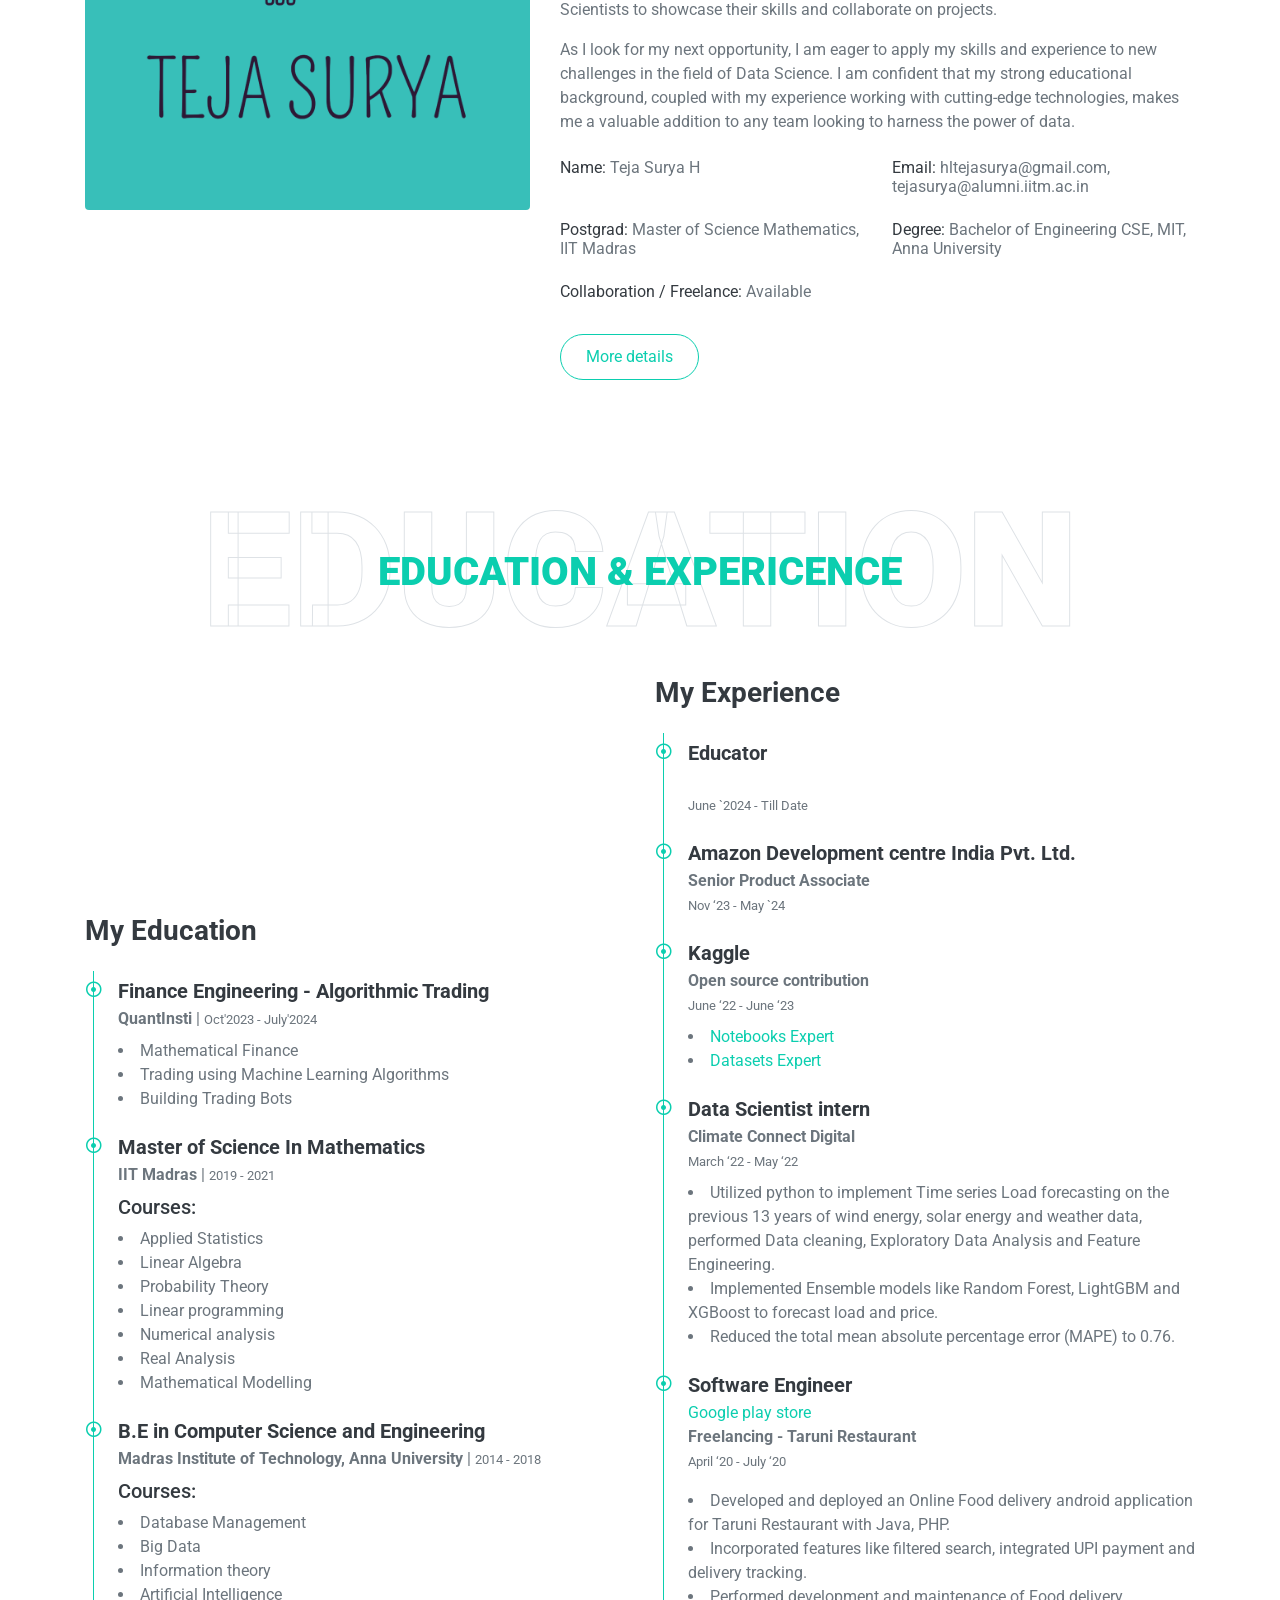
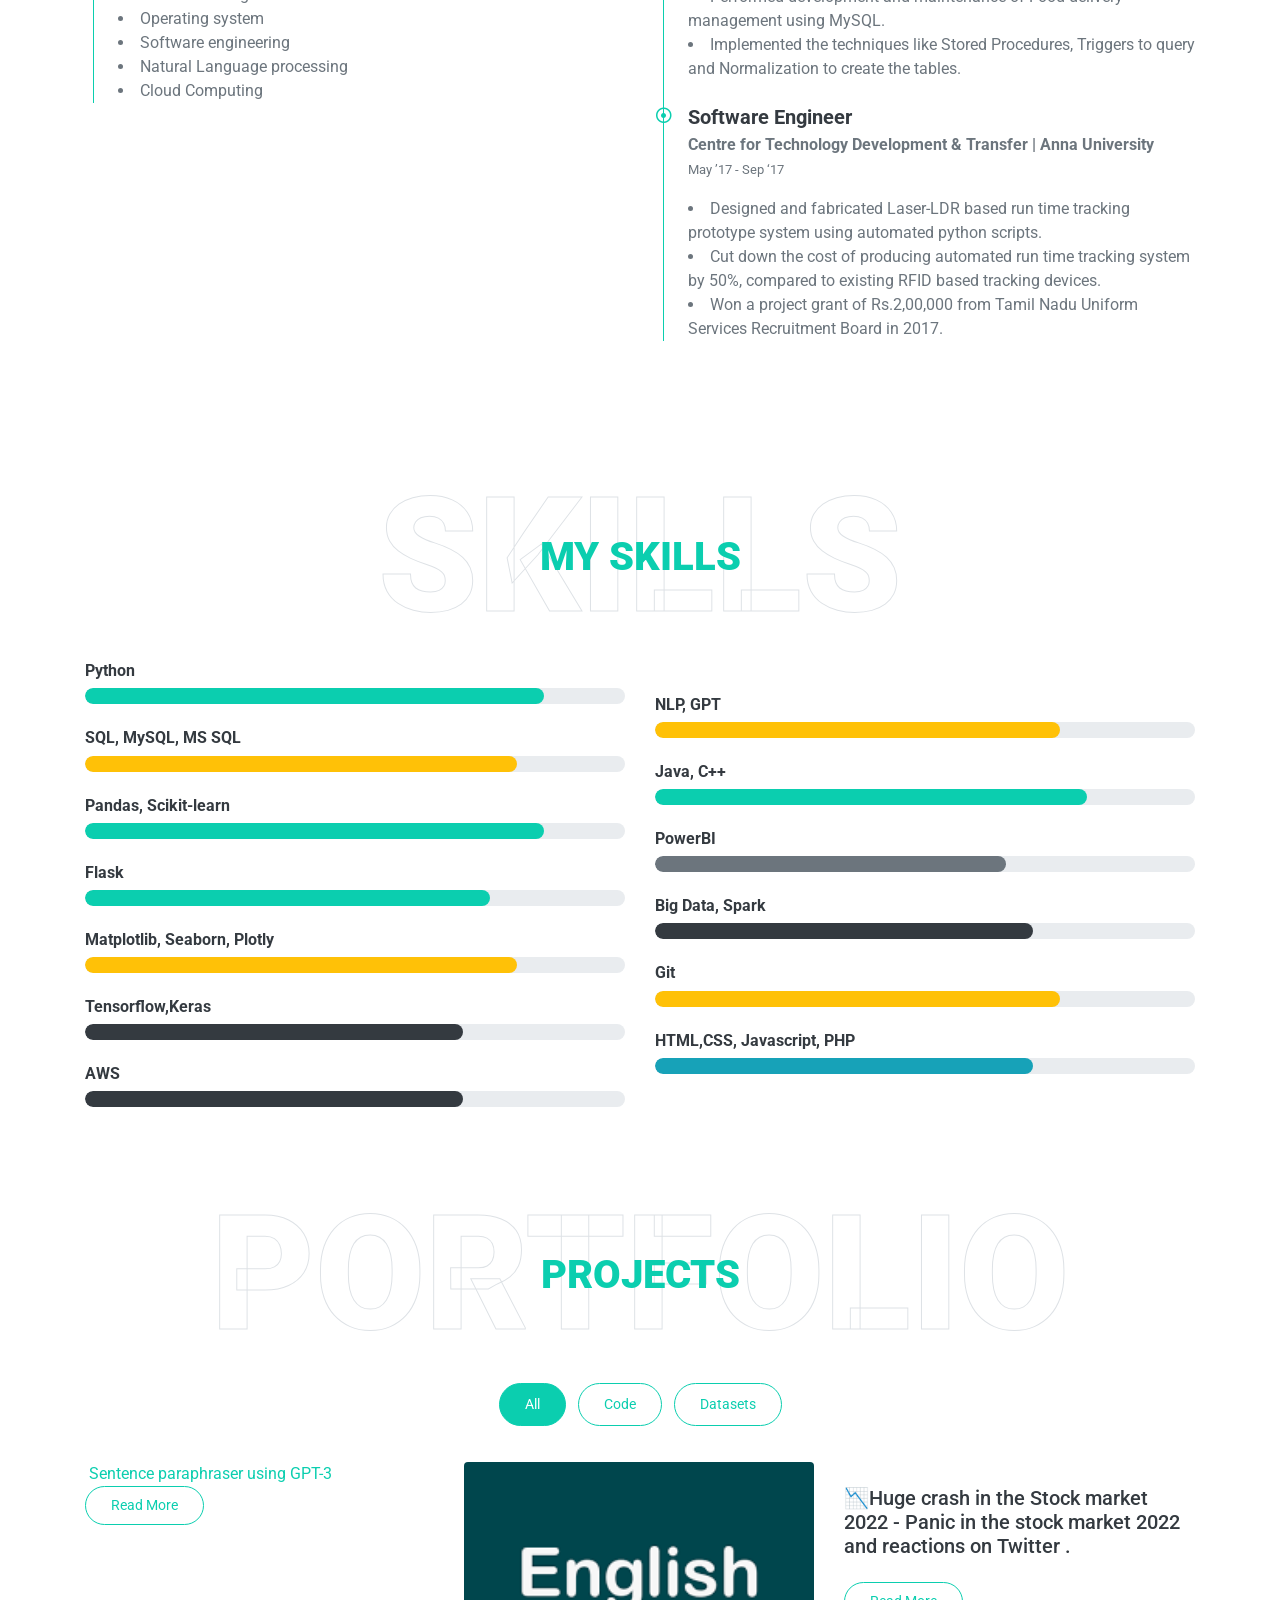
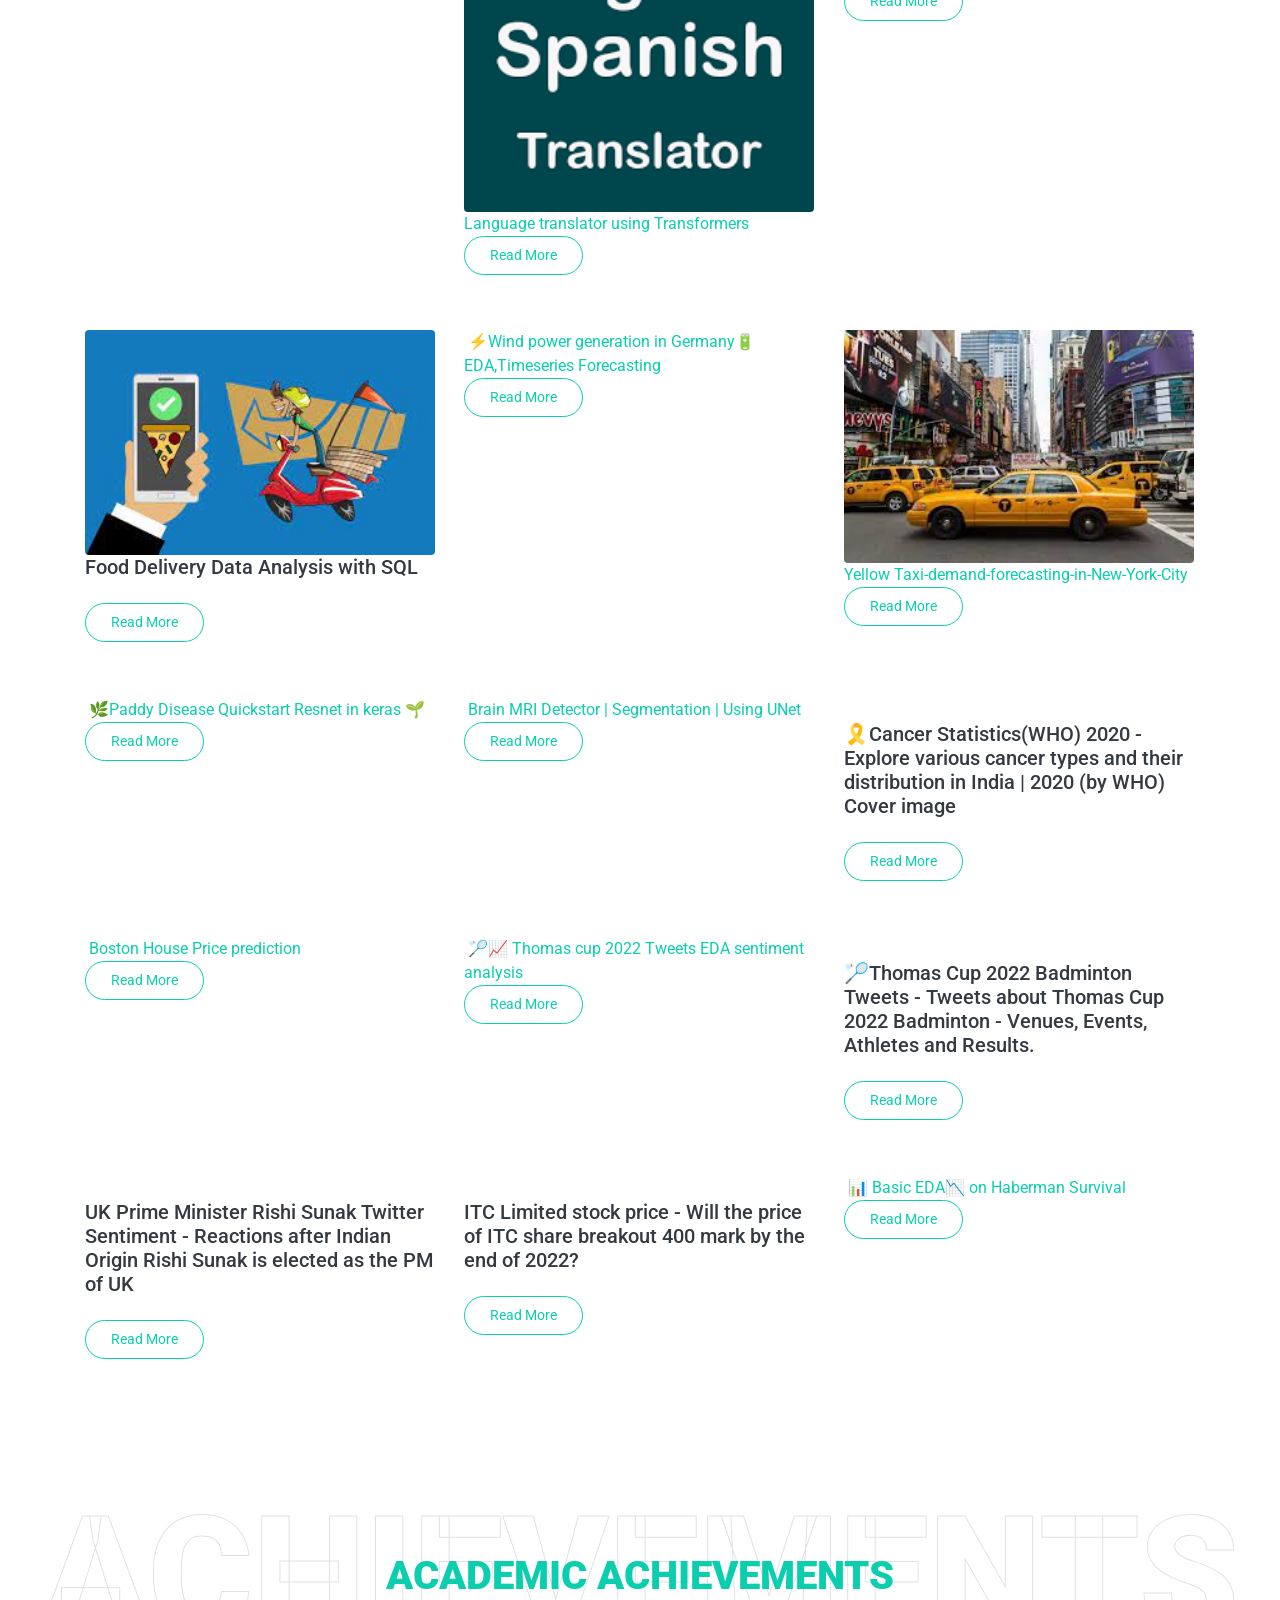
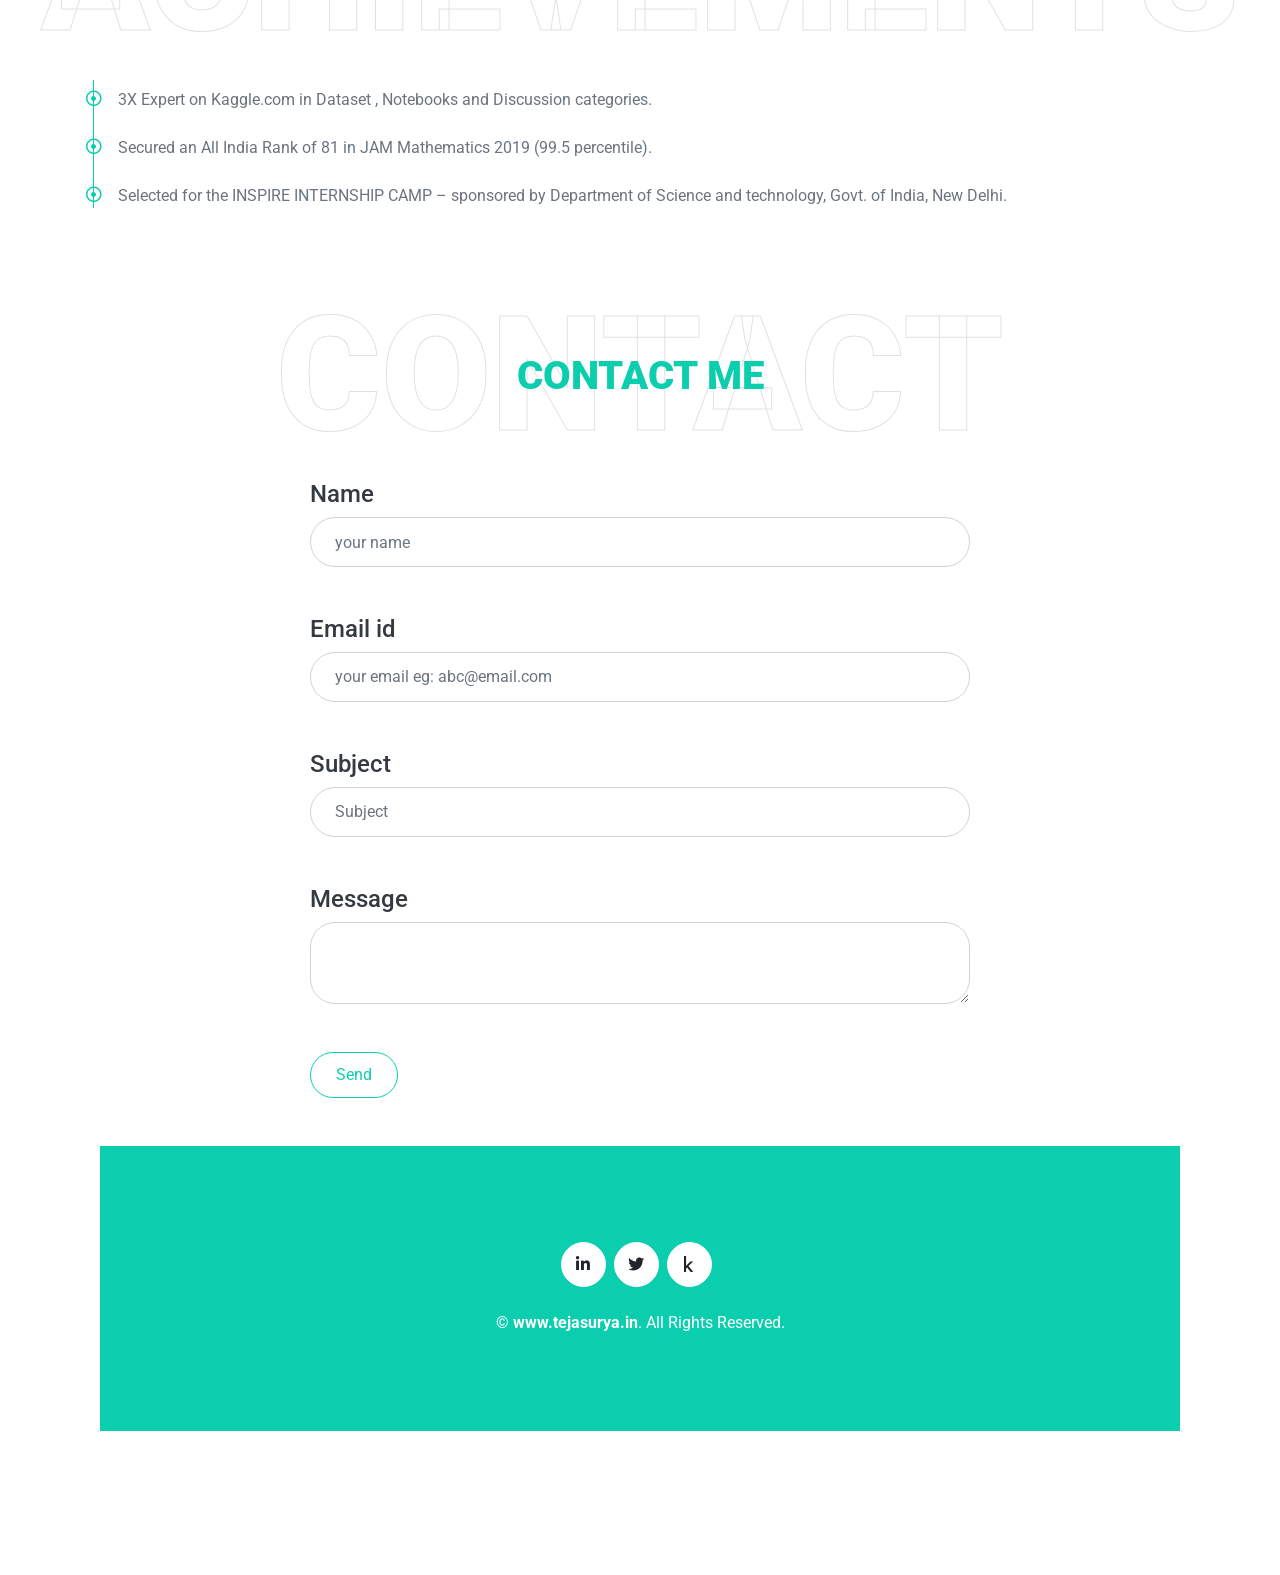
==== commit 201d88fd: "Update index.html" ====
--- a/index.html
+++ b/index.html
@@ -96,8 +96,8 @@
                         
 		            </div>
                     <div class="d-flex align-items-center justify-content-center justify-content-lg-start pt-5">
-                        <h5 class="font-weight-normal text-white m-0 ml-4 d-none d-sm-block">Youtube</h5>
-                        <br>
+                        <!--h5 class="font-weight-normal text-white m-0 ml-4 d-none d-sm-block">Youtube</h5>
+                        <br-->
                         <button type="button" class="btn-play" data-toggle="modal"
                         data-src="https://www.youtube.com/@teja_surya" data-target="#videoModal">
                         <span></span>
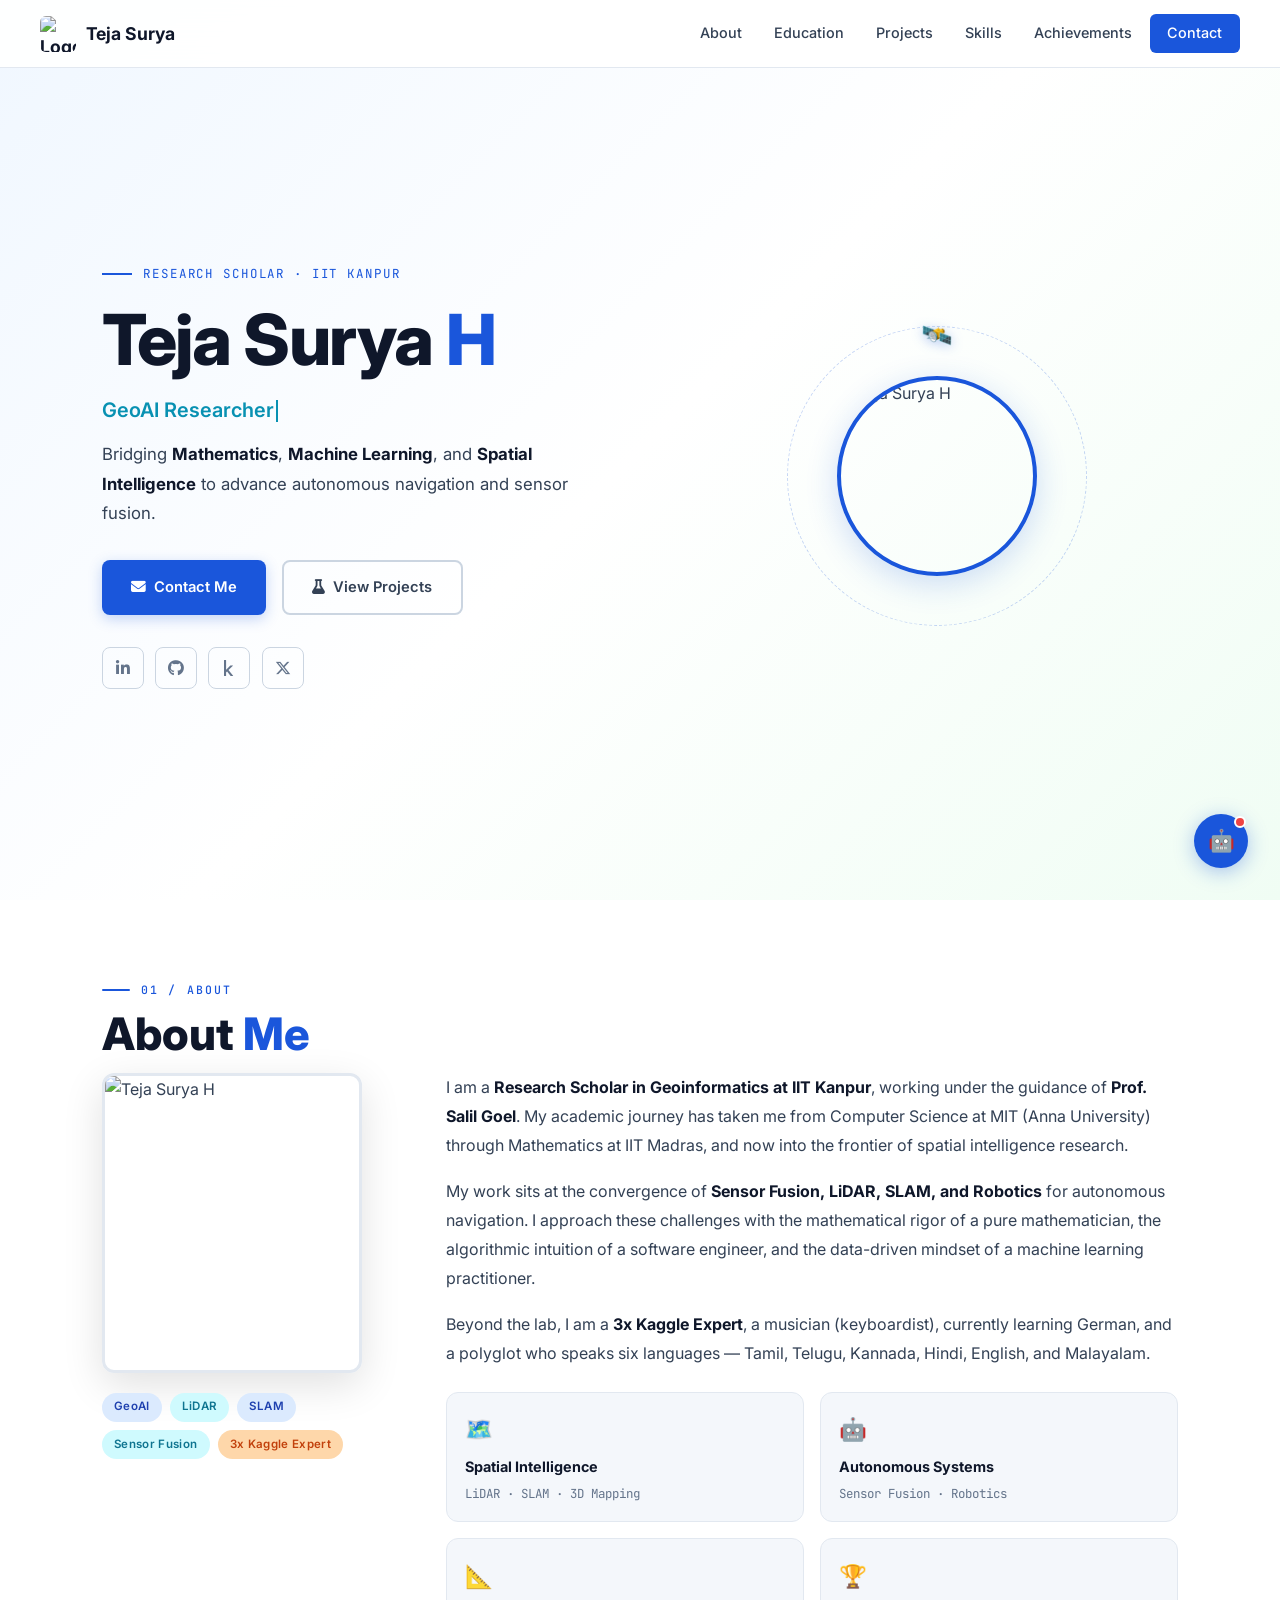
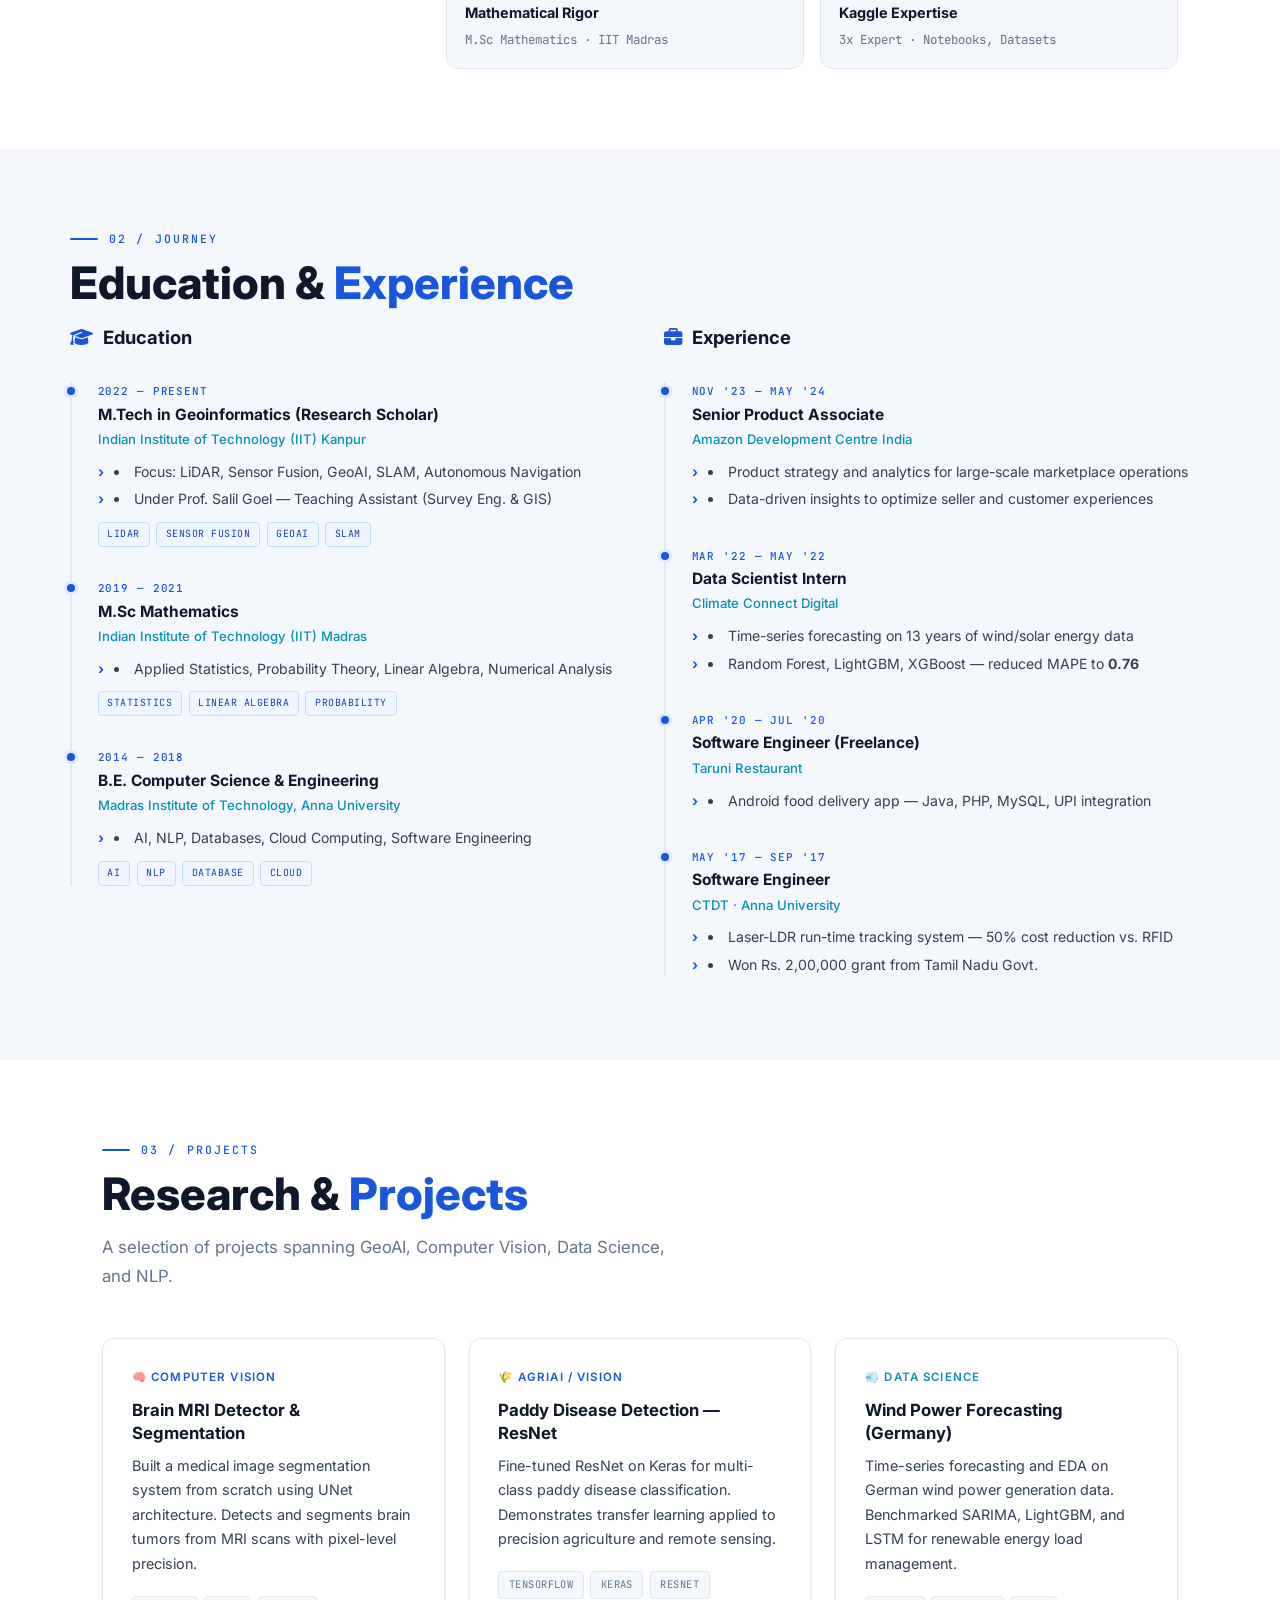
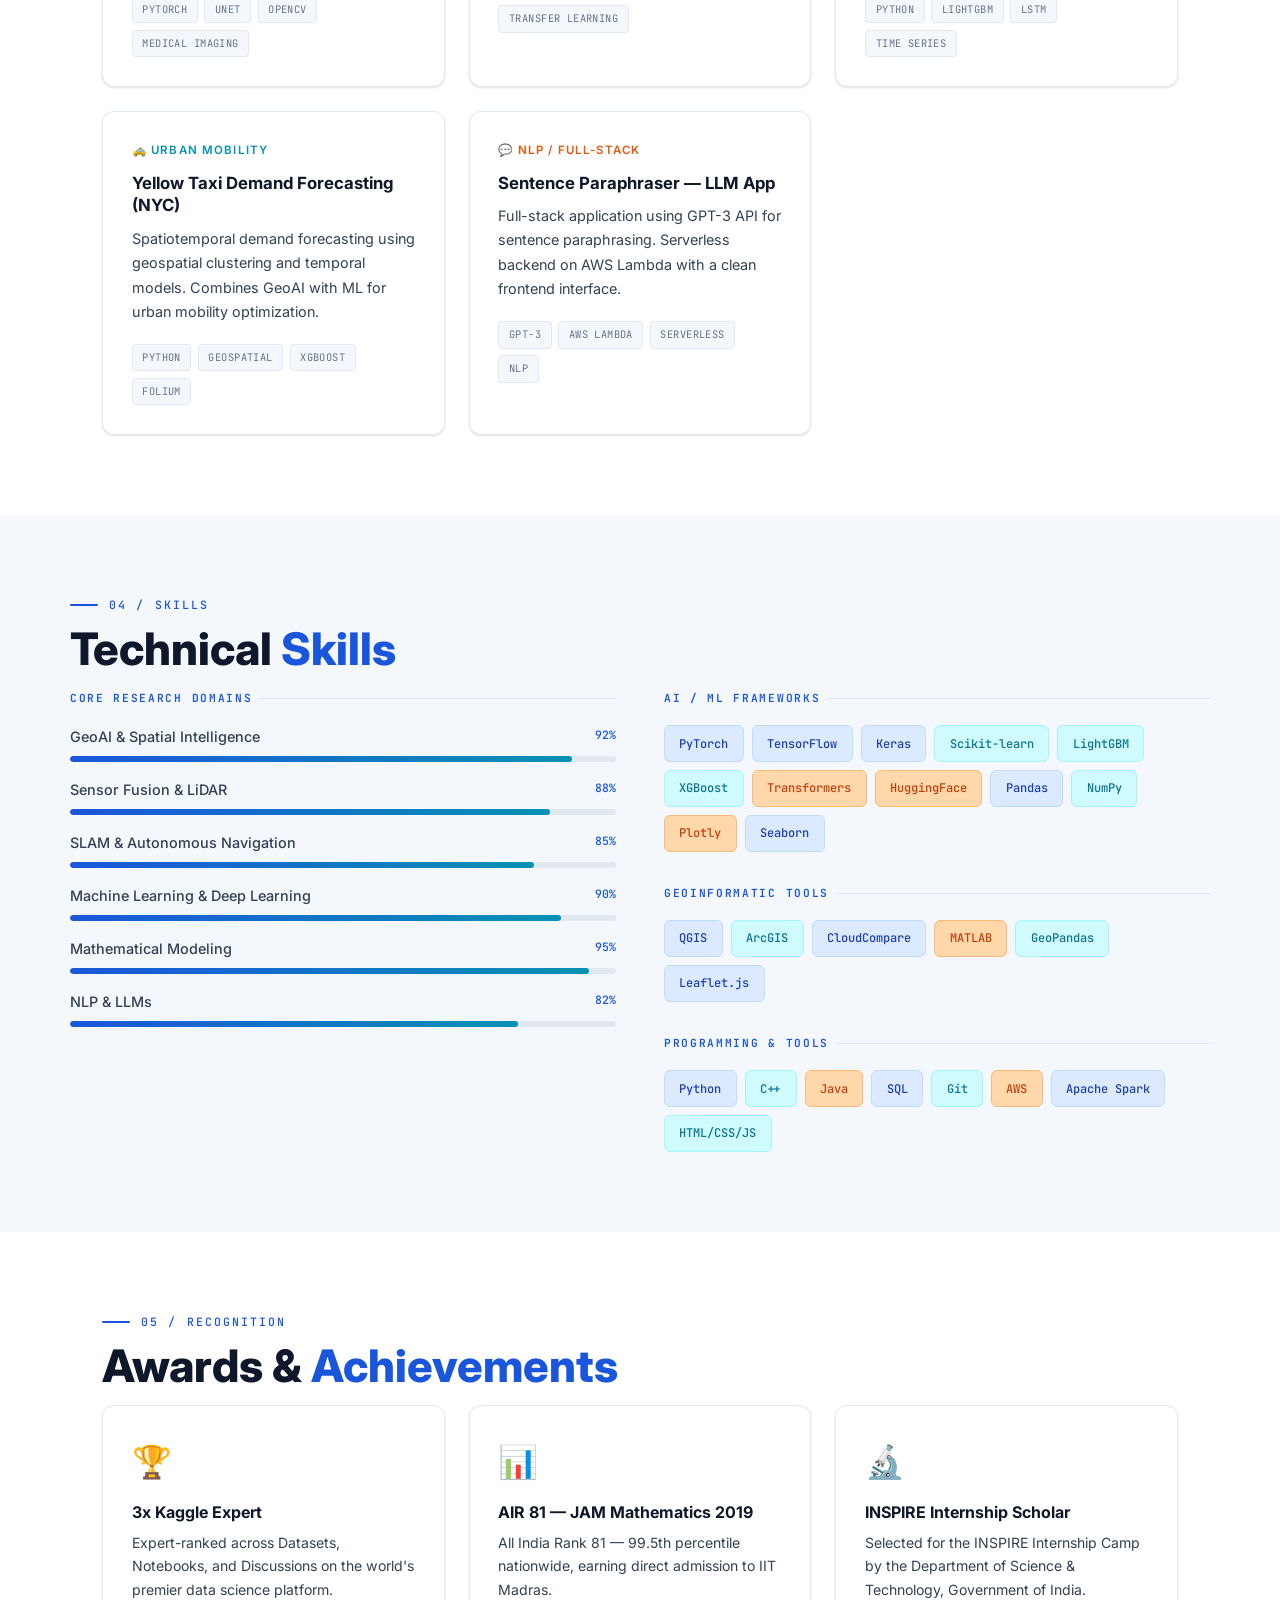
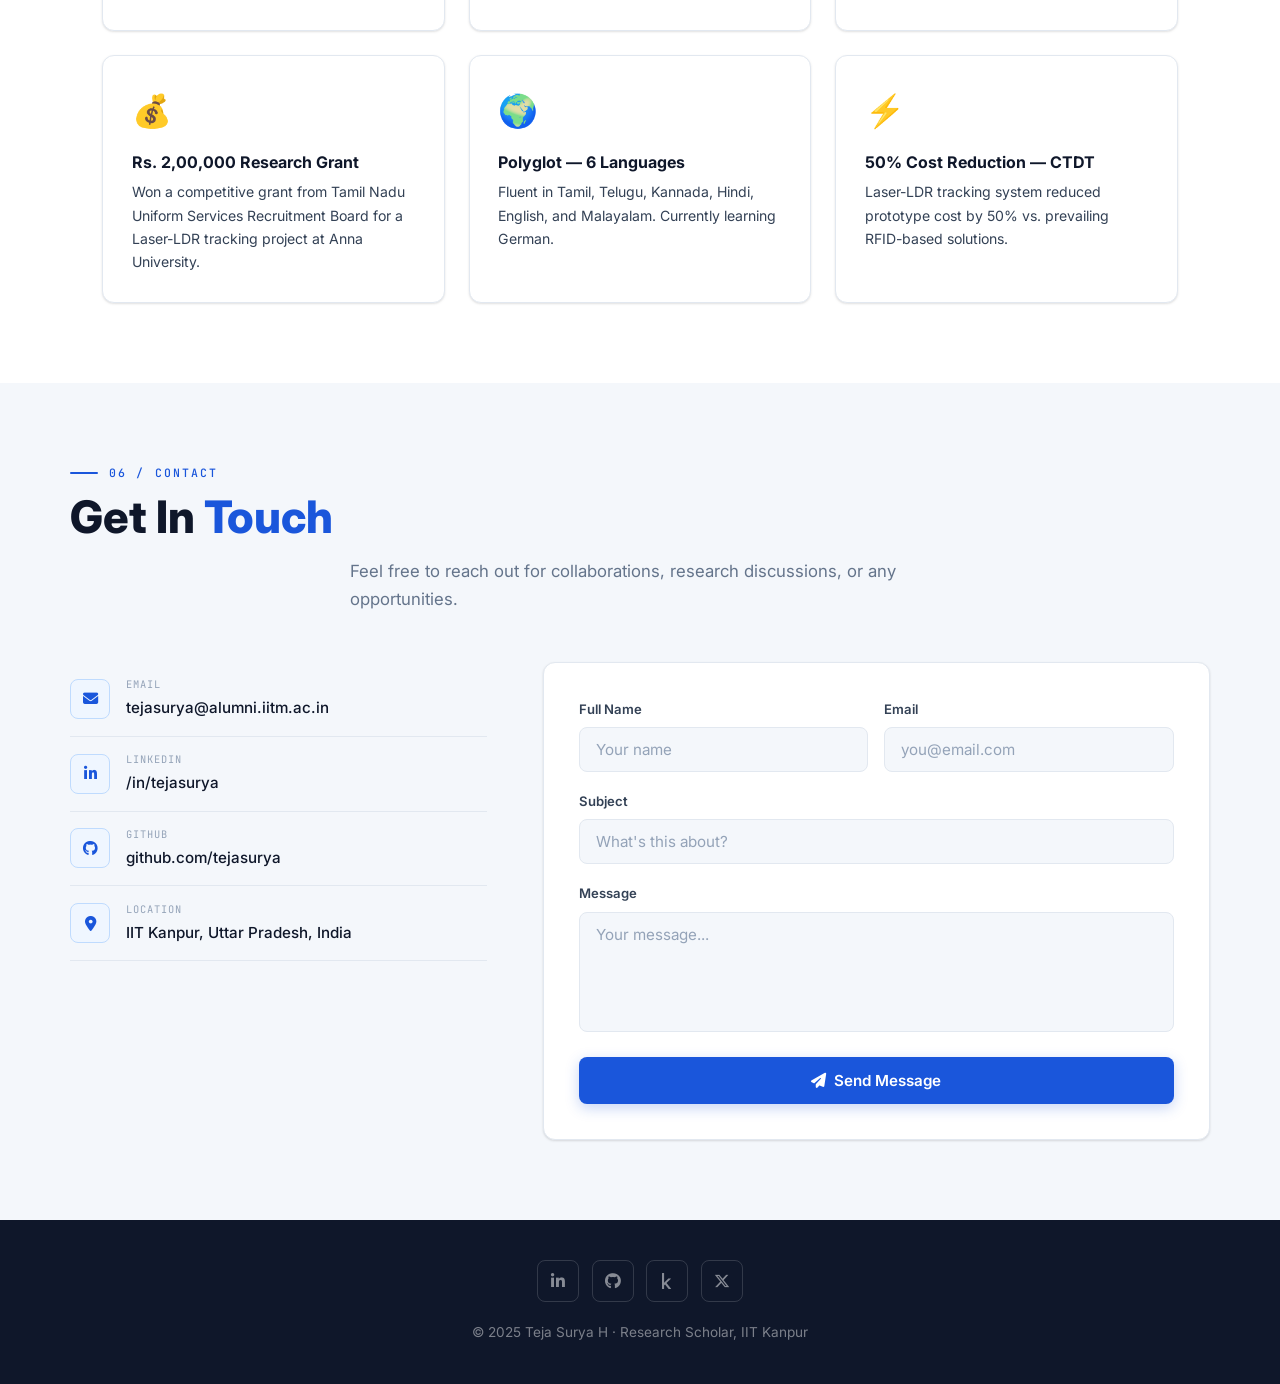
==== commit f4cf30de: "update" ====
--- a/index.html
+++ b/index.html
@@ -1,787 +1,470 @@
 <!DOCTYPE html>
 <html lang="en">
-
 <head>
-    <meta charset="utf-8">
-    <title>Teja Surya</title>
-    <meta content="width=device-width, initial-scale=1.0" name="viewport">
-	
-    <!-- Favicon -->
-    <link href="img/logo_webb.png" rel="icon">
-
-    <!-- Google Web Fonts -->
-    <link rel="preconnect" href="https://fonts.gstatic.com">
-    <link href="https://fonts.googleapis.com/css2?family=Roboto:wght@300;400;500;700;900&display=swap" rel="stylesheet"> 
-
-    <!-- Font Awesome -->
-    <link href="https://cdnjs.cloudflare.com/ajax/libs/font-awesome/5.10.0/css/all.min.css" rel="stylesheet">
-
-    <!-- Libraries Stylesheet -->
-    <link href="lib/owlcarousel/assets/owl.carousel.min.css" rel="stylesheet">
-    <link href="lib/lightbox/css/lightbox.min.css" rel="stylesheet">
-
-    <!-- Customized Bootstrap Stylesheet -->
-    <link href="css/style.css" rel="stylesheet">
-	
-	 <!-- add icon link -->
-     <link rel = "icon" src="img/logo_webb.png" 
-     img class="img-fluid rounded w-100" alt="">
+  <meta charset="UTF-8">
+  <meta name="viewport" content="width=device-width, initial-scale=1.0">
+  <title>Teja Surya H — GeoAI Researcher</title>
+  <meta name="description" content="Research Scholar at IIT Kanpur specializing in GeoAI, Sensor Fusion, LiDAR, SLAM, and Autonomous Navigation.">
+  <link rel="preconnect" href="https://fonts.googleapis.com">
+  <link rel="preconnect" href="https://fonts.gstatic.com" crossorigin>
+  <link href="https://fonts.googleapis.com/css2?family=Inter:wght@300;400;500;600;700;800&family=JetBrains+Mono:wght@400;500&display=swap" rel="stylesheet">
+  <link rel="stylesheet" href="https://cdnjs.cloudflare.com/ajax/libs/font-awesome/6.5.0/css/all.min.css">
+  <link rel="stylesheet" href="styles.css">
+  <link rel="icon" href="imgs/logo_web1a.png" type="image/png">
 </head>
-
-<body data-spy="scroll" data-target=".navbar" data-offset="51">
-    <!-- Navbar Start -->
-    <nav class="navbar fixed-top shadow-sm navbar-expand-lg bg-light navbar-light py-3 py-lg-0 px-lg-5">
-        <a href="index.html" class="navbar-brand ml-lg-3">
-            <h1 class="m-0 display-5"><span class="text-primary">Teja Surya</span></h1>
-        </a>
-        <button type="button" class="navbar-toggler" data-toggle="collapse" data-target="#navbarCollapse">
-            <span class="navbar-toggler-icon"></span>
-        </button>
-        <div class="collapse navbar-collapse px-lg-3" id="navbarCollapse">
-            <div class="navbar-nav m-auto py-0">
-                <a href="#home" class="nav-item nav-link active">Home</a>
-                <a href="about.html" class="nav-item nav-link">About</a>
-                <a href="Education.html" class="nav-item nav-link">Education</a>
-                <a href="#skill" class="nav-item nav-link">Skills</a>
-                <!--a href="#service" class="nav-item nav-link">Service</a-->
-                <a href="portfolio.html" class="nav-item nav-link">Projects</a>
-				<a href="achieve.html" class="nav-item nav-link">Achievements</a>
-                <a href="email.html" class="nav-item nav-link">Contact</a>
-            </div>
-            <!--a href="#contact" class="btn btn-outline-primary d-none d-lg-block">Hire Me</a-->
-        </div>
-    </nav>
-    <!-- Navbar End -->
-
-
-    <!-- Video Modal Start -->
-    <div class="modal fade" id="videoModal" tabindex="-1" role="dialog" aria-labelledby="exampleModalLabel" aria-hidden="true">
-        <div class="modal-dialog" role="document">
-            <div class="modal-content">
-                <div class="modal-body">
-                    <button type="button" class="close" data-dismiss="modal" aria-label="Close">
-                        <span aria-hidden="true">&times;</span>
-                    </button>        
-                    <!-- 16:9 aspect ratio -->
-                    <div class="embed-responsive embed-responsive-16by9">
-                        <iframe class="embed-responsive-item" src="" id="video"  allowscriptaccess="always" allow="autoplay"></iframe>
-                    </div>
-                </div>
-            </div>
-        </div>
+<body>
+
+  <canvas id="bg-canvas"></canvas>
+
+  <!-- NAVIGATION -->
+  <nav id="navbar">
+    <a class="nav-brand" href="#hero">
+      <img src="imgs/logo_web1a.png" alt="Logo" class="nav-logo">
+      <span>Teja Surya</span>
+    </a>
+    <div class="nav-links">
+      <a href="#about">About</a>
+      <a href="#education">Education</a>
+      <a href="#projects">Projects</a>
+      <a href="#skills">Skills</a>
+      <a href="#achievements">Achievements</a>
+      <a href="#contact" class="nav-cta">Contact</a>
     </div>
-    <!-- Video Modal End -->
-
-    <!-- Header Start -->
-    <div class="container-fluid bg-primary d-flex align-items-center mb-5 py-5" id="home" style="min-height: 100vh;">
-        <div class="container">
-            <div class="row align-items-center">
-                <div class="col-lg-5 px-5 pl-lg-0 pb-5 pb-lg-0">
-                    <img class="img-fluid w-100 rounded-circle shadow-sm" src="img/profile-3.jpg" alt="">
-                </div>
-                <div class="col-lg-7 text-center text-lg-left">
-                    <h3 class="text-white font-weight-normal mb-3">I'm</h3>
-                    <h1 class="display-3 text-uppercase text-primary mb-2" style="-webkit-text-stroke: 2px #ffffff;">Teja Surya</h1>
-                    <h1 class="typed-text-output d-inline font-weight-lighter text-white"></h1>
-                    <div class="typed-text d-none">Python Developer, Data Scientist, ML Engineer</div>
-                    <div class="d-flex align-items-center justify-content-center justify-content-lg-start pt-5">
-							<div class="d-flex justify-content-center mb-4">
-								<a class="btn btn-light btn-social mr-2" href="https://www.linkedin.com/in/tejasurya"><i class="fab fa-linkedin-in"></i></a>
-								
-								<a class="btn btn-light btn-social mr-2" href="https://www.kaggle.com/tejasurya"><i class="fab fa-kaggle"></i></a>
-
-                                <a class="btn btn-light btn-social mr-2" href="https://twitter.com/teja_surya_"><i class="fab fa-twitter"></i></a>
-							</div>
-                            <br>
-                        
-		            </div>
-                    <div class="d-flex align-items-center justify-content-center justify-content-lg-start pt-5">
-                        <!--h5 class="font-weight-normal text-white m-0 ml-4 d-none d-sm-block">Youtube</h5>
-                        <br-->
-                        <button type="button" class="btn-play" data-toggle="modal"
-                        data-src="https://www.youtube.com/@teja_surya" data-target="#videoModal">
-                        <span></span>
-                        </button>
-            
-                    </div>
-                </div>
-            </div>
-        </div>
+    <button class="hamburger" id="hamburger" aria-label="Menu">
+      <span></span><span></span><span></span>
+    </button>
+  </nav>
+
+  <div class="mobile-menu" id="mobile-menu">
+    <a href="#about">About</a>
+    <a href="#education">Education</a>
+    <a href="#projects">Projects</a>
+    <a href="#skills">Skills</a>
+    <a href="#achievements">Achievements</a>
+    <a href="#contact">Contact</a>
+  </div>
+
+  <main>
+
+    <!-- HERO -->
+    <section id="hero">
+      <div class="hero-inner">
+        <div class="hero-content">
+          <div class="hero-tag">Research Scholar · IIT Kanpur</div>
+          <h1 class="hero-name">Teja Surya <span class="accent">H</span></h1>
+          <p class="hero-typed-line">
+            <span id="typed-text">GeoAI Researcher</span><span class="typed-cursor"></span>
+          </p>
+          <p class="hero-tagline">
+            Bridging <strong>Mathematics</strong>, <strong>Machine Learning</strong>, and <strong>Spatial Intelligence</strong> to advance autonomous navigation and sensor fusion.
+          </p>
+          <div class="hero-actions">
+            <a href="#contact" class="btn-primary"><i class="fas fa-envelope"></i> Contact Me</a>
+            <a href="#projects" class="btn-outline"><i class="fas fa-flask"></i> View Projects</a>
+          </div>
+          <div class="hero-socials">
+            <a href="https://www.linkedin.com/in/tejasurya" target="_blank" class="social-link" title="LinkedIn"><i class="fab fa-linkedin-in"></i></a>
+            <a href="https://www.github.com/tejasurya" target="_blank" class="social-link" title="GitHub"><i class="fab fa-github"></i></a>
+            <a href="https://www.kaggle.com/tejasurya" target="_blank" class="social-link" title="Kaggle"><i class="fab fa-kaggle"></i></a>
+            <a href="https://twitter.com/teja_surya_" target="_blank" class="social-link" title="Twitter / X"><i class="fab fa-x-twitter"></i></a>
+          </div>
+        </div>
+        <div class="hero-visual">
+          <div class="orbit-container" id="orbit-container">
+            <div class="orbit-ring" id="orbit-ring">
+              <div class="satellite" id="satellite">🛰️</div>
+            </div>
+            <div class="profile-photo-wrap">
+              <img src="imgs/profile-3.jpg" alt="Teja Surya H" class="hero-profile-img">
+            </div>
+          </div>
+        </div>
+      </div>
+    </section>
+
+    <!-- ABOUT -->
+    <section id="about">
+      <div class="section-label">01 / About</div>
+      <h2 class="section-title">About <span>Me</span></h2>
+      <div class="about-grid">
+        <div class="about-visual reveal">
+          <div class="about-img-frame">
+            <img src="imgs/profile.jpg" alt="Teja Surya H" class="about-img">
+          </div>
+          <div class="about-badges">
+            <span class="badge badge-blue">GeoAI</span>
+            <span class="badge badge-teal">LiDAR</span>
+            <span class="badge badge-blue">SLAM</span>
+            <span class="badge badge-teal">Sensor Fusion</span>
+            <span class="badge badge-orange">3x Kaggle Expert</span>
+          </div>
+        </div>
+        <div class="about-text">
+          <p class="reveal">I am a <strong>Research Scholar in Geoinformatics at IIT Kanpur</strong>, working under the guidance of <strong>Prof. Salil Goel</strong>. My academic journey has taken me from Computer Science at MIT (Anna University) through Mathematics at IIT Madras, and now into the frontier of spatial intelligence research.</p>
+          <p class="reveal">My work sits at the convergence of <strong>Sensor Fusion, LiDAR, SLAM, and Robotics</strong> for autonomous navigation. I approach these challenges with the mathematical rigor of a pure mathematician, the algorithmic intuition of a software engineer, and the data-driven mindset of a machine learning practitioner.</p>
+          <p class="reveal">Beyond the lab, I am a <strong>3x Kaggle Expert</strong>, a musician (keyboardist), currently learning German, and a polyglot who speaks six languages — Tamil, Telugu, Kannada, Hindi, English, and Malayalam.</p>
+          <div class="about-highlights reveal">
+            <div class="highlight-item">
+              <div class="highlight-icon">🗺️</div>
+              <div class="highlight-title">Spatial Intelligence</div>
+              <div class="highlight-desc">LiDAR · SLAM · 3D Mapping</div>
+            </div>
+            <div class="highlight-item">
+              <div class="highlight-icon">🤖</div>
+              <div class="highlight-title">Autonomous Systems</div>
+              <div class="highlight-desc">Sensor Fusion · Robotics</div>
+            </div>
+            <div class="highlight-item">
+              <div class="highlight-icon">📐</div>
+              <div class="highlight-title">Mathematical Rigor</div>
+              <div class="highlight-desc">M.Sc Mathematics · IIT Madras</div>
+            </div>
+            <div class="highlight-item">
+              <div class="highlight-icon">🏆</div>
+              <div class="highlight-title">Kaggle Expertise</div>
+              <div class="highlight-desc">3x Expert · Notebooks, Datasets</div>
+            </div>
+          </div>
+        </div>
+      </div>
+    </section>
+
+    <!-- EDUCATION & EXPERIENCE -->
+    <section id="education" class="section-alt">
+      <div class="section-label">02 / Journey</div>
+      <h2 class="section-title">Education &amp; <span>Experience</span></h2>
+      <div class="edu-exp-grid">
+        <div class="timeline-section reveal">
+          <h3><i class="fas fa-graduation-cap"></i> Education</h3>
+          <div class="timeline-item">
+            <div class="timeline-period">2022 — Present</div>
+            <div class="timeline-title">M.Tech in Geoinformatics (Research Scholar)</div>
+            <div class="timeline-org">Indian Institute of Technology (IIT) Kanpur</div>
+            <div class="timeline-desc">
+              <li>Focus: LiDAR, Sensor Fusion, GeoAI, SLAM, Autonomous Navigation</li>
+              <li>Under Prof. Salil Goel — Teaching Assistant (Survey Eng. &amp; GIS)</li>
+            </div>
+            <div class="course-tags">
+              <span class="course-tag">LiDAR</span><span class="course-tag">Sensor Fusion</span><span class="course-tag">GeoAI</span><span class="course-tag">SLAM</span>
+            </div>
+          </div>
+          <div class="timeline-item">
+            <div class="timeline-period">2019 — 2021</div>
+            <div class="timeline-title">M.Sc Mathematics</div>
+            <div class="timeline-org">Indian Institute of Technology (IIT) Madras</div>
+            <div class="timeline-desc">
+              <li>Applied Statistics, Probability Theory, Linear Algebra, Numerical Analysis</li>
+            </div>
+            <div class="course-tags">
+              <span class="course-tag">Statistics</span><span class="course-tag">Linear Algebra</span><span class="course-tag">Probability</span>
+            </div>
+          </div>
+          <div class="timeline-item">
+            <div class="timeline-period">2014 — 2018</div>
+            <div class="timeline-title">B.E. Computer Science &amp; Engineering</div>
+            <div class="timeline-org">Madras Institute of Technology, Anna University</div>
+            <div class="timeline-desc">
+              <li>AI, NLP, Databases, Cloud Computing, Software Engineering</li>
+            </div>
+            <div class="course-tags">
+              <span class="course-tag">AI</span><span class="course-tag">NLP</span><span class="course-tag">Database</span><span class="course-tag">Cloud</span>
+            </div>
+          </div>
+        </div>
+        <div class="timeline-section reveal">
+          <h3><i class="fas fa-briefcase"></i> Experience</h3>
+          <div class="timeline-item">
+            <div class="timeline-period">Nov '23 — May '24</div>
+            <div class="timeline-title">Senior Product Associate</div>
+            <div class="timeline-org">Amazon Development Centre India</div>
+            <div class="timeline-desc">
+              <li>Product strategy and analytics for large-scale marketplace operations</li>
+              <li>Data-driven insights to optimize seller and customer experiences</li>
+            </div>
+          </div>
+          <div class="timeline-item">
+            <div class="timeline-period">Mar '22 — May '22</div>
+            <div class="timeline-title">Data Scientist Intern</div>
+            <div class="timeline-org">Climate Connect Digital</div>
+            <div class="timeline-desc">
+              <li>Time-series forecasting on 13 years of wind/solar energy data</li>
+              <li>Random Forest, LightGBM, XGBoost — reduced MAPE to <strong>0.76</strong></li>
+            </div>
+          </div>
+          <div class="timeline-item">
+            <div class="timeline-period">Apr '20 — Jul '20</div>
+            <div class="timeline-title">Software Engineer (Freelance)</div>
+            <div class="timeline-org">Taruni Restaurant</div>
+            <div class="timeline-desc">
+              <li>Android food delivery app — Java, PHP, MySQL, UPI integration</li>
+            </div>
+          </div>
+          <div class="timeline-item">
+            <div class="timeline-period">May '17 — Sep '17</div>
+            <div class="timeline-title">Software Engineer</div>
+            <div class="timeline-org">CTDT · Anna University</div>
+            <div class="timeline-desc">
+              <li>Laser-LDR run-time tracking system — 50% cost reduction vs. RFID</li>
+              <li>Won Rs. 2,00,000 grant from Tamil Nadu Govt.</li>
+            </div>
+          </div>
+        </div>
+      </div>
+    </section>
+
+    <!-- PROJECTS -->
+    <section id="projects">
+      <div class="section-label">03 / Projects</div>
+      <h2 class="section-title">Research &amp; <span>Projects</span></h2>
+      <p class="section-subtitle">A selection of projects spanning GeoAI, Computer Vision, Data Science, and NLP.</p>
+      <div class="projects-grid">
+        <div class="project-card reveal">
+          <div class="project-category cat-geo">🧠 Computer Vision</div>
+          <div class="project-title">Brain MRI Detector &amp; Segmentation</div>
+          <div class="project-desc">Built a medical image segmentation system from scratch using UNet architecture. Detects and segments brain tumors from MRI scans with pixel-level precision.</div>
+          <div class="project-tech">
+            <span class="tech-tag">PyTorch</span><span class="tech-tag">UNet</span><span class="tech-tag">OpenCV</span><span class="tech-tag">Medical Imaging</span>
+          </div>
+        </div>
+        <div class="project-card reveal">
+          <div class="project-category cat-geo">🌾 AgriAI / Vision</div>
+          <div class="project-title">Paddy Disease Detection — ResNet</div>
+          <div class="project-desc">Fine-tuned ResNet on Keras for multi-class paddy disease classification. Demonstrates transfer learning applied to precision agriculture and remote sensing.</div>
+          <div class="project-tech">
+            <span class="tech-tag">TensorFlow</span><span class="tech-tag">Keras</span><span class="tech-tag">ResNet</span><span class="tech-tag">Transfer Learning</span>
+          </div>
+        </div>
+        <div class="project-card reveal">
+          <div class="project-category cat-ds">💨 Data Science</div>
+          <div class="project-title">Wind Power Forecasting (Germany)</div>
+          <div class="project-desc">Time-series forecasting and EDA on German wind power generation data. Benchmarked SARIMA, LightGBM, and LSTM for renewable energy load management.</div>
+          <div class="project-tech">
+            <span class="tech-tag">Python</span><span class="tech-tag">LightGBM</span><span class="tech-tag">LSTM</span><span class="tech-tag">Time Series</span>
+          </div>
+        </div>
+        <div class="project-card reveal">
+          <div class="project-category cat-ds">🚕 Urban Mobility</div>
+          <div class="project-title">Yellow Taxi Demand Forecasting (NYC)</div>
+          <div class="project-desc">Spatiotemporal demand forecasting using geospatial clustering and temporal models. Combines GeoAI with ML for urban mobility optimization.</div>
+          <div class="project-tech">
+            <span class="tech-tag">Python</span><span class="tech-tag">GeoSpatial</span><span class="tech-tag">XGBoost</span><span class="tech-tag">Folium</span>
+          </div>
+        </div>
+        <div class="project-card reveal">
+          <div class="project-category cat-nlp">💬 NLP / Full-Stack</div>
+          <div class="project-title">Sentence Paraphraser — LLM App</div>
+          <div class="project-desc">Full-stack application using GPT-3 API for sentence paraphrasing. Serverless backend on AWS Lambda with a clean frontend interface.</div>
+          <div class="project-tech">
+            <span class="tech-tag">GPT-3</span><span class="tech-tag">AWS Lambda</span><span class="tech-tag">Serverless</span><span class="tech-tag">NLP</span>
+          </div>
+        </div>
+      </div>
+    </section>
+
+    <!-- SKILLS -->
+    <section id="skills" class="section-alt">
+      <div class="section-label">04 / Skills</div>
+      <h2 class="section-title">Technical <span>Skills</span></h2>
+      <div class="skills-layout">
+        <div class="reveal">
+          <div class="skill-domain-title">Core Research Domains</div>
+          <div class="skill-bars">
+            <div class="skill-bar-item">
+              <div class="skill-bar-top"><span class="skill-name">GeoAI &amp; Spatial Intelligence</span><span class="skill-pct">92%</span></div>
+              <div class="skill-bar-bg"><div class="skill-bar-fill" data-pct="92"></div></div>
+            </div>
+            <div class="skill-bar-item">
+              <div class="skill-bar-top"><span class="skill-name">Sensor Fusion &amp; LiDAR</span><span class="skill-pct">88%</span></div>
+              <div class="skill-bar-bg"><div class="skill-bar-fill" data-pct="88"></div></div>
+            </div>
+            <div class="skill-bar-item">
+              <div class="skill-bar-top"><span class="skill-name">SLAM &amp; Autonomous Navigation</span><span class="skill-pct">85%</span></div>
+              <div class="skill-bar-bg"><div class="skill-bar-fill" data-pct="85"></div></div>
+            </div>
+            <div class="skill-bar-item">
+              <div class="skill-bar-top"><span class="skill-name">Machine Learning &amp; Deep Learning</span><span class="skill-pct">90%</span></div>
+              <div class="skill-bar-bg"><div class="skill-bar-fill" data-pct="90"></div></div>
+            </div>
+            <div class="skill-bar-item">
+              <div class="skill-bar-top"><span class="skill-name">Mathematical Modeling</span><span class="skill-pct">95%</span></div>
+              <div class="skill-bar-bg"><div class="skill-bar-fill" data-pct="95"></div></div>
+            </div>
+            <div class="skill-bar-item">
+              <div class="skill-bar-top"><span class="skill-name">NLP &amp; LLMs</span><span class="skill-pct">82%</span></div>
+              <div class="skill-bar-bg"><div class="skill-bar-fill" data-pct="82"></div></div>
+            </div>
+          </div>
+        </div>
+        <div class="reveal">
+          <div class="skill-domain-title">AI / ML Frameworks</div>
+          <div class="skill-chips">
+            <span class="skill-chip chip-blue">PyTorch</span><span class="skill-chip chip-blue">TensorFlow</span><span class="skill-chip chip-blue">Keras</span>
+            <span class="skill-chip chip-teal">Scikit-learn</span><span class="skill-chip chip-teal">LightGBM</span><span class="skill-chip chip-teal">XGBoost</span>
+            <span class="skill-chip chip-orange">Transformers</span><span class="skill-chip chip-orange">HuggingFace</span>
+            <span class="skill-chip chip-blue">Pandas</span><span class="skill-chip chip-teal">NumPy</span><span class="skill-chip chip-orange">Plotly</span><span class="skill-chip chip-blue">Seaborn</span>
+          </div>
+          <div class="skill-domain-title" style="margin-top:2rem;">Geoinformatic Tools</div>
+          <div class="skill-chips">
+            <span class="skill-chip chip-blue">QGIS</span><span class="skill-chip chip-teal">ArcGIS</span><span class="skill-chip chip-blue">CloudCompare</span>
+            <span class="skill-chip chip-orange">MATLAB</span><span class="skill-chip chip-teal">GeoPandas</span><span class="skill-chip chip-blue">Leaflet.js</span>
+          </div>
+          <div class="skill-domain-title" style="margin-top:2rem;">Programming &amp; Tools</div>
+          <div class="skill-chips">
+            <span class="skill-chip chip-blue">Python</span><span class="skill-chip chip-teal">C++</span><span class="skill-chip chip-orange">Java</span>
+            <span class="skill-chip chip-blue">SQL</span><span class="skill-chip chip-teal">Git</span><span class="skill-chip chip-orange">AWS</span>
+            <span class="skill-chip chip-blue">Apache Spark</span><span class="skill-chip chip-teal">HTML/CSS/JS</span>
+          </div>
+        </div>
+      </div>
+    </section>
+
+    <!-- ACHIEVEMENTS -->
+    <section id="achievements">
+      <div class="section-label">05 / Recognition</div>
+      <h2 class="section-title">Awards &amp; <span>Achievements</span></h2>
+      <div class="achievements-grid">
+        <div class="achievement-card reveal">
+          <div class="achievement-icon">🏆</div>
+          <div class="achievement-title">3x Kaggle Expert</div>
+          <div class="achievement-desc">Expert-ranked across Datasets, Notebooks, and Discussions on the world's premier data science platform.</div>
+        </div>
+        <div class="achievement-card reveal">
+          <div class="achievement-icon">📊</div>
+          <div class="achievement-title">AIR 81 — JAM Mathematics 2019</div>
+          <div class="achievement-desc">All India Rank 81 — 99.5th percentile nationwide, earning direct admission to IIT Madras.</div>
+        </div>
+        <div class="achievement-card reveal">
+          <div class="achievement-icon">🔬</div>
+          <div class="achievement-title">INSPIRE Internship Scholar</div>
+          <div class="achievement-desc">Selected for the INSPIRE Internship Camp by the Department of Science &amp; Technology, Government of India.</div>
+        </div>
+        <div class="achievement-card reveal">
+          <div class="achievement-icon">💰</div>
+          <div class="achievement-title">Rs. 2,00,000 Research Grant</div>
+          <div class="achievement-desc">Won a competitive grant from Tamil Nadu Uniform Services Recruitment Board for a Laser-LDR tracking project at Anna University.</div>
+        </div>
+        <div class="achievement-card reveal">
+          <div class="achievement-icon">🌍</div>
+          <div class="achievement-title">Polyglot — 6 Languages</div>
+          <div class="achievement-desc">Fluent in Tamil, Telugu, Kannada, Hindi, English, and Malayalam. Currently learning German.</div>
+        </div>
+        <div class="achievement-card reveal">
+          <div class="achievement-icon">⚡</div>
+          <div class="achievement-title">50% Cost Reduction — CTDT</div>
+          <div class="achievement-desc">Laser-LDR tracking system reduced prototype cost by 50% vs. prevailing RFID-based solutions.</div>
+        </div>
+      </div>
+    </section>
+
+    <!-- CONTACT -->
+    <section id="contact" class="section-alt">
+      <div class="section-label">06 / Contact</div>
+      <h2 class="section-title">Get In <span>Touch</span></h2>
+      <p class="section-subtitle">Feel free to reach out for collaborations, research discussions, or any opportunities.</p>
+      <div class="contact-layout">
+        <div class="contact-info reveal">
+          <div class="contact-detail">
+            <div class="contact-detail-icon"><i class="fas fa-envelope"></i></div>
+            <div>
+              <div class="contact-detail-label">Email</div>
+              <div class="contact-detail-value">tejasurya@alumni.iitm.ac.in</div>
+            </div>
+          </div>
+          <div class="contact-detail">
+            <div class="contact-detail-icon"><i class="fab fa-linkedin-in"></i></div>
+            <div>
+              <div class="contact-detail-label">LinkedIn</div>
+              <div class="contact-detail-value">/in/tejasurya</div>
+            </div>
+          </div>
+          <div class="contact-detail">
+            <div class="contact-detail-icon"><i class="fab fa-github"></i></div>
+            <div>
+              <div class="contact-detail-label">GitHub</div>
+              <div class="contact-detail-value">github.com/tejasurya</div>
+            </div>
+          </div>
+          <div class="contact-detail">
+            <div class="contact-detail-icon"><i class="fas fa-map-marker-alt"></i></div>
+            <div>
+              <div class="contact-detail-label">Location</div>
+              <div class="contact-detail-value">IIT Kanpur, Uttar Pradesh, India</div>
+            </div>
+          </div>
+        </div>
+        <div class="contact-form-wrapper reveal">
+          <form action="https://formsubmit.co/tejasurya@alumni.iitm.ac.in" method="POST">
+            <input type="hidden" name="_subject" value="Portfolio Contact — Teja Surya">
+            <input type="hidden" name="_captcha" value="false">
+            <input type="hidden" name="_template" value="table">
+            <input type="hidden" name="_next" value="https://tejasurya.in">
+            <div class="form-row">
+              <div class="form-group">
+                <label for="name">Full Name</label>
+                <input type="text" id="name" name="name" placeholder="Your name" required>
+              </div>
+              <div class="form-group">
+                <label for="email">Email</label>
+                <input type="email" id="email" name="email" placeholder="you@email.com" required>
+              </div>
+            </div>
+            <div class="form-group">
+              <label for="subject">Subject</label>
+              <input type="text" id="subject" name="subject" placeholder="What's this about?" required>
+            </div>
+            <div class="form-group">
+              <label for="message">Message</label>
+              <textarea id="message" name="message" placeholder="Your message..." required></textarea>
+            </div>
+            <button type="submit" class="submit-btn"><i class="fas fa-paper-plane"></i> Send Message</button>
+          </form>
+        </div>
+      </div>
+    </section>
+  </main>
+
+  <footer>
+    <div class="footer-inner">
+      <div class="footer-socials">
+        <a href="https://www.linkedin.com/in/tejasurya" target="_blank" class="social-link"><i class="fab fa-linkedin-in"></i></a>
+        <a href="https://www.github.com/tejasurya" target="_blank" class="social-link"><i class="fab fa-github"></i></a>
+        <a href="https://www.kaggle.com/tejasurya" target="_blank" class="social-link"><i class="fab fa-kaggle"></i></a>
+        <a href="https://twitter.com/teja_surya_" target="_blank" class="social-link"><i class="fab fa-x-twitter"></i></a>
+      </div>
+      <p class="footer-copy">&copy; 2025 Teja Surya H · Research Scholar, IIT Kanpur</p>
     </div>
-    <!-- Header End -->
-
-
-
-    <!-- About Start -->
-    <div class="container-fluid py-5" id="about">
-        <div class="container">
-            <div class="position-relative d-flex align-items-center justify-content-center">
-                <h1 class="display-1 text-uppercase text-white" style="-webkit-text-stroke: 1px #dee2e6;">About</h1>
-                <h1 class="position-absolute text-uppercase text-primary">About Me</h1>
-            </div>
-            <div class="row align-items-center">
-                <div class="col-lg-5 pb-4 pb-lg-0">
-                    <img class="img-fluid rounded w-100" src="img/logo_webb.png" alt="">
-                </div>
-                <div class="col-lg-7">
-                    <h3 class="mb-4">Teja Surya</h3>
-                    
-					
-					<p>Hello and welcome! My name is Teja Surya, and I am a Machine Learning Engineer with a passion for solving complex problems using advanced data techniques. As a recent Master's graduate in Mathematics from IIT Madras and a Bachelor's in Computer Science from Madras Institute of Technology, I bring a unique blend of mathematical rigor and programming expertise to the field of Data Science.</p>
-
-<p>My education has given me a strong foundation in statistics, probability theory, linear algebra, and optimization – all essential tools for any Data Scientist. Throughout my academic career, I have always been fascinated by the power of data-driven insights to transform businesses and solve real-world problems.</p>
-
-<p>During my internships and personal projects, I have gained hands-on experience with a wide variety of Data Science techniques, including time series analysis, tabular data analysis, and natural language processing (NLP) with Transformers and GPT-3. I'm proud to say that I have achieved the rank of 3x expert on Kaggle, a leading platform for Data Scientists to showcase their skills and collaborate on projects.</p>
-
-<p>As I look for my next opportunity, I am eager to apply my skills and experience to new challenges in the field of Data Science. I am confident that my strong educational background, coupled with my experience working with cutting-edge technologies, makes me a valuable addition to any team looking to harness the power of data.</p>
-                    
-				
-					<div class="row mb-3">
-                        <div class="col-sm-6 py-2"><h6>Name: <span class="text-secondary">Teja Surya H</span></h6></div>
-						<div class="col-sm-6 py-2"><h6>Email: <span class="text-secondary">hltejasurya@gmail.com, tejasurya@alumni.iitm.ac.in</span></h6></div>
-                        <div class="col-sm-6 py-2"><h6>Postgrad: <span class="text-secondary">Master of Science Mathematics, IIT Madras</span></h6></div>
-                        <div class="col-sm-6 py-2"><h6>Degree: <span class="text-secondary">Bachelor of Engineering CSE, MIT, Anna University</span></h6></div>
-                        <div class="col-sm-6 py-2"><h6>Collaboration / Freelance: <span class="text-secondary">Available</span></h6></div>
-                    </div>
-                    <!--a href="" class="btn btn-outline-primary mr-4">Hire Me</a-->
-                    <a href="https://www.linkedin.com/in/tejasurya" class="btn btn-outline-primary">More details</a>
-                </div>
-            </div>
-        </div>
+  </footer>
+
+  <!-- TEJABOT -->
+  <div id="tejabot-launcher">
+    <div id="tejabot-window">
+      <div class="bot-header">
+        <div class="bot-avatar">🤖</div>
+        <div>
+          <div class="bot-info-name">TejaBot</div>
+          <div class="bot-info-status">Online · AI Assistant</div>
+        </div>
+        <button class="bot-close" id="bot-close">✕</button>
+      </div>
+      <div class="bot-messages" id="bot-messages">
+        <div class="bot-msg">👋 Hi! I'm <strong>TejaBot</strong>. Ask me about Teja's research, education, skills, or interests!</div>
+      </div>
+      <div class="bot-quick-replies">
+        <button class="quick-reply">Research areas</button>
+        <button class="quick-reply">Education</button>
+        <button class="quick-reply">Hobbies</button>
+        <button class="quick-reply">Contact</button>
+      </div>
+      <div class="bot-input-row">
+        <input type="text" id="bot-input" class="bot-input" placeholder="Ask something..." autocomplete="off">
+        <button class="bot-send" id="bot-send"><i class="fas fa-paper-plane"></i></button>
+      </div>
     </div>
-    <!-- About End -->
-
-
-    <!-- Qualification Start -->
-    <div class="container-fluid py-5" id="Education">
-        <div class="container">
-            <div class="position-relative d-flex align-items-center justify-content-center">
-                <h1 class="display-1 text-uppercase text-white" style="-webkit-text-stroke: 1px #dee2e6;">Education</h1>
-                <h1 class="position-absolute text-uppercase text-primary">Education & Expericence</h1>
-            </div>
-            <div class="row align-items-center">
-                <div class="col-lg-6">
-                    <h3 class="mb-4">My Education</h3>
-                    <div class="border-left border-primary pt-2 pl-4 ml-2">
-                        <div class="position-relative mb-4">
-                            <i class="far fa-dot-circle text-primary position-absolute" style="top: 2px; left: -32px;"></i>
-                            <h5 class="font-weight-bold mb-1">Finance Engineering - Algorithmic Trading</h5>
-                            <p class="mb-2"><strong>QuantInsti</strong> | <small>Oct'2023 - July'2024</small></p> 
-                            <li>Mathematical Finance </li>
-							<li>Trading using Machine Learning Algorithms</li>
-							<li>Building Trading Bots</li>
-                        </div>
-                        
-                        <div class="position-relative mb-4">
-                            <i class="far fa-dot-circle text-primary position-absolute" style="top: 2px; left: -32px;"></i>
-                            <h5 class="font-weight-bold mb-1">Master of Science In Mathematics</h5>
-                            <p class="mb-2"><strong>IIT Madras</strong> | <small>2019 - 2021</small></p>
-                            <h5>Courses:</h5>
-							<li>Applied Statistics </li>
-							<li>Linear Algebra</li>
-							<li>Probability Theory</li> 
-							<li>Linear programming</li> 
-							<li>Numerical analysis</li>
-							<li>Real Analysis</li> 
-                            <li>Mathematical Modelling</li> 
-                        </div>
-                        <div class="position-relative mb-4">
-                            <i class="far fa-dot-circle text-primary position-absolute" style="top: 2px; left: -32px;"></i>
-                            <h5 class="font-weight-bold mb-1">B.E in Computer Science and Engineering</h5>
-                            <p class="mb-2"><strong>Madras Institute of Technology, Anna University</strong> | <small>2014 - 2018</small></p>
-                            <h5>Courses:</h5>
-							<li>Database Management</li>
-							<li>Big Data</li> 
-							<li>Information theory</li>
-							<li>Artificial Intelligence </li>
-							<li>Operating system</li>
-							<li>Software engineering</li> 
-							<li>Natural Language processing</li>
-							<li>Cloud Computing</li>
-							
-						</div>
-                    </div>
-                </div>
-                <div class="col-lg-6">
-                    <h3 class="mb-4">My Experience</h3>
-                    <div class="border-left border-primary pt-2 pl-4 ml-2">
-                        <div class="position-relative mb-4">
-                            <i class="far fa-dot-circle text-primary position-absolute" style="top: 2px; left: -32px;"></i>
-                            <h5 class="font-weight-bold mb-1">Educator</h5><br> <small>June `2024 - Till Date</small>
-                        </div>
-                        <div class="position-relative mb-4">
-                            <i class="far fa-dot-circle text-primary position-absolute" style="top: 2px; left: -32px;"></i>
-                            <h5 class="font-weight-bold mb-1">Amazon Development centre India Pvt. Ltd.</h5>
-                            <p class="mb-2"><strong>Senior Product Associate</strong> <br> <small>Nov ‘23 - May `24</small></p>
-</p>
-                        </div>
-
-                        <div class="position-relative mb-4">
-                            <i class="far fa-dot-circle text-primary position-absolute" style="top: 2px; left: -32px;"></i>
-                            <h5 class="font-weight-bold mb-1">Kaggle</h5>
-                            <p class="mb-2"><strong>Open source contribution</strong> <br> <small>June ‘22 - June ‘23</small></p>
-                            <li><a href="https://www.kaggle.com/work/code">Notebooks Expert</a></li>
-                            <li><a href="https://www.kaggle.com/work/datasets">Datasets Expert</a> </li>
-</p>
-                        </div>
-                        <div class="position-relative mb-4">
-                            <i class="far fa-dot-circle text-primary position-absolute" style="top: 2px; left: -32px;"></i>
-                            <h5 class="font-weight-bold mb-1">Data Scientist intern</h5>
-                            <p class="mb-2"><strong>Climate Connect Digital</strong> <br> <small>March ‘22 - May ‘22</small></p>
-                            <li>Utilized python to implement Time series Load forecasting on the previous 13 years of wind energy, solar energy and weather data, performed Data cleaning, Exploratory Data Analysis and Feature Engineering. </li>
-							<li>Implemented Ensemble models like Random Forest, LightGBM and XGBoost to forecast load and price. </li>
-							<li>Reduced the total mean absolute percentage error (MAPE) to 0.76. </li>
-</p>
-                        </div>
-                        <div class="position-relative mb-4">
-                            <i class="far fa-dot-circle text-primary position-absolute" style="top: 2px; left: -32px;"></i>
-                            <h5 class="font-weight-bold mb-1">Software Engineer</h5> <a href = "https://play.google.com/store/apps/details?id=in.taruni.tarunirestaurant&pli=1">Google play store</a>
-                            <p class="mb-2"><strong>Freelancing - Taruni Restaurant</strong> <br> <small>April ‘20 - July ‘20 </small></p>
-                            <p><li>	Developed and deployed an Online Food delivery android application for Taruni Restaurant with Java, PHP. </li>
-							   <li>Incorporated features like filtered search, integrated UPI payment and delivery tracking. </li>
-							   <li>Performed development and maintenance of Food delivery management using MySQL. </li>
-							   <li>Implemented the techniques like Stored Procedures, Triggers to query and Normalization to create the tables. </li>
-							</p>
-                        </div>
-                        <div class="position-relative mb-4">
-                            <i class="far fa-dot-circle text-primary position-absolute" style="top: 2px; left: -32px;"></i>
-                            <h5 class="font-weight-bold mb-1">Software Engineer</h5>
-                            <p class="mb-2"><strong>Centre for Technology Development & Transfer | Anna University</strong> <br> <small>May ’17 - Sep ‘17</small></p>
-                            <p><li>Designed and fabricated Laser-LDR based run time tracking prototype system using automated python scripts.</li>
-<li>Cut down the cost of producing automated run time tracking system by 50%, compared to existing RFID based tracking devices.</li>
-<li>Won a project grant of Rs.2,00,000 from Tamil Nadu Uniform Services Recruitment Board in 2017.</li>
-</p>
-                        </div>
-                    </div>
-                </div>
-            </div>
-        </div>
-    </div>
-    <!-- Qualification End -->
-
-
-    <!-- Skill Start -->
-    <div class="container-fluid py-5" id="skill">
-        <div class="container">
-            <div class="position-relative d-flex align-items-center justify-content-center">
-                <h1 class="display-1 text-uppercase text-white" style="-webkit-text-stroke: 1px #dee2e6;">Skills</h1>
-                <h1 class="position-absolute text-uppercase text-primary">My Skills</h1>
-            </div>
-            <div class="row align-items-center">
-                <div class="col-md-6">
-                    <div class="skill mb-4">
-                        <div class="d-flex justify-content-between">
-                            <h6 class="font-weight-bold">Python</h6>
-                            <!--h6 class="font-weight-bold">80%</h6-->
-                        </div>
-                        <div class="progress">
-                            <div class="progress-bar bg-primary" role="progressbar" aria-valuenow="85" aria-valuemin="0" aria-valuemax="100"></div>
-                        </div>
-                    </div>
-                    <div class="skill mb-4">
-                        <div class="d-flex justify-content-between">
-                            <h6 class="font-weight-bold">SQL, MySQL, MS SQL</h6>
-                            <!--h6 class="font-weight-bold">75%</h6-->
-                        </div>
-                        <div class="progress">
-                            <div class="progress-bar bg-warning" role="progressbar" aria-valuenow="80" aria-valuemin="0" aria-valuemax="100"></div>
-                        </div>
-                    </div>
-                    <div class="skill mb-4">
-                        <div class="d-flex justify-content-between">
-                            <h6 class="font-weight-bold">Pandas, Scikit-learn</h6>
-                            <!--h6 class="font-weight-bold">80%</h6-->
-                        </div>
-                        <div class="progress">
-                            <div class="progress-bar bg-primary" role="progressbar" aria-valuenow="85" aria-valuemin="0" aria-valuemax="100"></div>
-                        </div>
-                    </div>
-					<div class="skill mb-4">
-                        <div class="d-flex justify-content-between">
-                            <h6 class="font-weight-bold">Flask</h6>
-                            <!--h6 class="font-weight-bold">70%</h6-->
-                        </div>
-                        <div class="progress">
-                            <div class="progress-bar bg-primary" role="progressbar" aria-valuenow="75" aria-valuemin="0" aria-valuemax="100"></div>
-                        </div>
-                    </div>
-					<div class="skill mb-4">
-                        <div class="d-flex justify-content-between">
-                            <h6 class="font-weight-bold">Matplotlib, Seaborn, Plotly</h6>
-                            <!--h6 class="font-weight-bold">75%</h6-->
-                        </div>
-                        <div class="progress">
-                            <div class="progress-bar bg-warning" role="progressbar" aria-valuenow="80" aria-valuemin="0" aria-valuemax="100"></div>
-                        </div>
-                    </div>
-					<div class="skill mb-4">
-                        <div class="d-flex justify-content-between">
-                            <h6 class="font-weight-bold">Tensorflow,Keras</h6>
-                            <!--h6 class="font-weight-bold">70%</h6-->
-                        </div>
-                        <div class="progress">
-                            <div class="progress-bar bg-dark" role="progressbar" aria-valuenow="70" aria-valuemin="0" aria-valuemax="100"></div>
-                        </div>
-                    </div>
-
-                    <div class="skill mb-4">
-                        <div class="d-flex justify-content-between">
-                            <h6 class="font-weight-bold">AWS</h6>
-                            <!--h6 class="font-weight-bold">70%</h6-->
-                        </div>
-                        <div class="progress">
-                            <div class="progress-bar bg-dark" role="progressbar" aria-valuenow="70" aria-valuemin="0" aria-valuemax="100"></div>
-                        </div>
-                    </div>
-				</div>
-                <div class="col-md-6">
-                    <div class="skill mb-4">
-                        <div class="d-flex justify-content-between">
-                            <h6 class="font-weight-bold">NLP, GPT </h6>
-                            <!--h6 class="font-weight-bold">75%</h6-->
-                        </div>
-                        <div class="progress">
-                            <div class="progress-bar bg-warning" role="progressbar" aria-valuenow="75" aria-valuemin="0" aria-valuemax="100"></div>
-                        </div>
-                    </div>
-					<div class="skill mb-4">
-                        <div class="d-flex justify-content-between">
-                            <h6 class="font-weight-bold">Java, C++</h6>
-                            <!--h6 class="font-weight-bold">75%</h6-->
-                        </div>
-                        <div class="progress">
-                            <div class="progress-bar bg-primary" role="progressbar" aria-valuenow="80" aria-valuemin="0" aria-valuemax="100"></div>
-                        </div>
-                    </div>
-                    <div class="skill mb-4">
-                        <div class="d-flex justify-content-between">
-                            <h6 class="font-weight-bold">PowerBI</h6>
-                            <!--h6 class="font-weight-bold">65%</h6-->
-                        </div>
-                        <div class="progress">
-                            <div class="progress-bar bg-secondary" role="progressbar" aria-valuenow="65" aria-valuemin="0" aria-valuemax="100"></div>
-                        </div>
-                    </div>
-					
-                    <div class="skill mb-4">
-                        <div class="d-flex justify-content-between">
-                            <h6 class="font-weight-bold">Big Data, Spark</h6>
-                            <!--h6 class="font-weight-bold">70%</h6-->
-                        </div>
-                        <div class="progress">
-                            <div class="progress-bar bg-dark" role="progressbar" aria-valuenow="70" aria-valuemin="0" aria-valuemax="100"></div>
-                        </div>
-                    </div>
-
-			        <div class="skill mb-4">
-                        <div class="d-flex justify-content-between">
-                            <h6 class="font-weight-bold">Git</h6>
-                            <!--h6 class="font-weight-bold">75%</h6-->
-                        </div>
-                        <div class="progress">
-                            <div class="progress-bar bg-warning" role="progressbar" aria-valuenow="75" aria-valuemin="0" aria-valuemax="100"></div>
-                        </div>
-                    </div>
-
-					<div class="skill mb-4">
-                        <div class="d-flex justify-content-between">
-                            <h6 class="font-weight-bold">HTML,CSS, Javascript, PHP</h6>
-                            <!--h6 class="font-weight-bold">70%</h6-->
-                        </div>
-                        <div class="progress">
-                            <div class="progress-bar bg-info" role="progressbar" aria-valuenow="70" aria-valuemin="0" aria-valuemax="100"></div>
-                        </div>
-                    </div>
-                </div>
-            </div>
-    </div>
-    
-
-    <!-- Portfolio Start -->
-    <div class="container-fluid pt-5 pb-3" id="portfolio">
-        <div class="container">
-            <div class="position-relative d-flex align-items-center justify-content-center">
-                <h1 class="display-1 text-uppercase text-white" style="-webkit-text-stroke: 1px #dee2e6;">Portfolio</h1>
-                <h1 class="position-absolute text-uppercase text-primary">Projects</h1>
-            </div>
-            <div class="row">
-                <div class="col-12 text-center mb-2">
-                    <ul class="list-inline mb-4" id="portfolio-flters">
-                        <li class="btn btn-sm btn-outline-primary m-1 active"  data-filter="*">All</li>
-						<li class="btn btn-sm btn-outline-primary m-1" data-filter=".second">Code</li>
-                        <li class="btn btn-sm btn-outline-primary m-1" data-filter=".first">Datasets</li>
-                    </ul>
-                </div>
-            </div>
-			
-			
-            <div class="row portfolio-container">
-                
-                <div class="col-lg-4 col-md-6 mb-4 portfolio-item second">
-                    <div class="position-relative overflow-hidden mb-2">
-                        <img class="img-fluid rounded w-100" id="#imgCollapse" src="https://encrypted-tbn0.gstatic.com/images?q=tbn:ANd9GcT61KP3ilYgLQ42QqtyXPLRqRIFEXExaA6-tA4bkNixqA&usqp=CAU&ec=48600113" alt="">
-						<a class="font-weight-medium mb-4">Sentence paraphraser using GPT-3</a>
-							    <div class="collapse px-lg-3 font-weight-bold" id="readCollapse1">
-									
-										<li>Built a full stack Sentence paraphraser using OpenAI’s GPT - 3 playground.</li>
-										<li>Developed and deployed an API for Text paraphrasing on AWS lambda.</li>
-										<li>Used the Bubble no code builder for the full stack website and connected the API.</li>										
-										
-								</div>	
-						</img>
-						
-                        <div class="position-relative mb-4">
-							<a class="btn btn-sm btn-outline-primary py-2" data-toggle="collapse" data-target="#readCollapse1"  href="">Read More</a>
-                        </div>
-                    </div>
-                </div>
-                <div class="col-lg-4 col-md-6 mb-4 portfolio-item second">
-                    <div class="position-relative overflow-hidden mb-2">
-                        <img class="img-fluid rounded w-100" id="#imgCollapse" src="[data-uri]" alt="">
-						         <a class="font-weight-medium mb-4" href="https://www.kaggle.com/code/tejasurya/transformers-language-translator-eng-to-spanish">Language translator using Transformers</a>
-							    <div class="collapse px-lg-3 font-weight-bold" id="readCollapse3">
-									
-										<li>Used the English – Spanish open source dataset from manythings.org to perform language translation.</li>
-										<li>Implemented Transformer model and evaluated the performance using BLEU score.</li>
-						
-								</div>	
-						</img>
-						
-                        <div class="position-relative mb-4">
-						<!--div class="portfolio-btn bg-primary d-flex align-items-center justify-content-center"-->
-                            <!--a href="img/portfolio-2.jpg" data-lightbox="portfolio"-->
-                                <!--i class="fa fa-plus text-white" style="font-size: 60px;"></i-->
-							<a class="btn btn-sm btn-outline-primary py-2" href="https://www.kaggle.com/code/tejasurya/transformers-language-translator-eng-to-spanish">Read More</a>
-                        <!--/div-->
-						</div>
-                    </div>
-                </div>
-				
-				<div class="col-lg-4 col-md-6 mb-4 portfolio-item first">
-                    <div class="position-relative overflow-hidden mb-2">
-                        <img class="img-fluid rounded w-100" href="https://www.kaggle.com/datasets/tejasurya/huge-stock-market-crash-2022" src="https://storage.googleapis.com/kaggle-datasets-images/2285387/3839763/d4555b230b743d9b2105feca9230ee0a/dataset-cover.jpg?t=2022-06-21-08-23-27" alt="">
-                        <div class="position-relative mb-4">
-						<!--div class="portfolio-btn bg-primary d-flex align-items-center justify-content-center"-->
-                            <a href="https://storage.googleapis.com/kaggle-datasets-images/2285387/3839763/d4555b230b743d9b2105feca9230ee0a/dataset-cover.jpg?t=2022-06-21-08-23-27"" data-lightbox="portfolio">
-                                <!--i class="fa fa-plus text-white" style="font-size: 60px;"></i-->
-           					<h5 class="font-weight-medium mb-4"  href="https://www.kaggle.com/datasets/tejasurya/huge-stock-market-crash-2022">📉Huge crash in the Stock market 2022 - Panic in the stock market 2022 and reactions on Twitter .</h5>
-							<a class="btn btn-sm btn-outline-primary py-2" href="https://www.kaggle.com/datasets/tejasurya/huge-stock-market-crash-2022">Read More</a>
-							</a>
-                        <!--/div-->
-						</div>
-                    </div>
-                </div>
-
-				<div class="col-lg-4 col-md-6 mb-4 portfolio-item third">
-                    <div class="position-relative overflow-hidden mb-2">
-                        <img class="img-fluid rounded w-100" id="#imgCollapse" src="[data-uri]" alt="">
-						
-							    <div class="collapse px-lg-3 font-weight-bold" id="readCollapse2">
-									
-										<li>Performed data analysis on the Food delivery management database using MS SQL server studio.</li>
-										<li>Used aggregate functions, group by, joins and subqueries to extract data insights from the database.</li>
-										<li>Reported the analysis results to the Business stakeholder to make key business decisions and reward customers by generating points, coupons and discounts.</li>										
-										
-								</div>
-							
-						</img>
-                        <div class="position-relative mb-4">
-						<!--div class="portfolio-btn bg-primary d-flex align-items-center justify-content-center"-->
-                            <a href="img/portfolio-1.jpg" data-lightbox="portfolio">
-                                <!--i class="fa fa-plus text-white" style="font-size: 60px;"></i-->
-           					<h5 class="font-weight-medium mb-4">Food Delivery Data Analysis with SQL</h5>
-							<a class="btn btn-sm btn-outline-primary py-2" data-toggle="collapse" data-target="#readCollapse2"  href="">Read More</a>
-							</a>
-							
-                        <!--/div-->
-						</div>
-                    </div>
-                </div>
-				
-                <div class="col-lg-4 col-md-6 mb-4 portfolio-item second">
-                    <div class="position-relative overflow-hidden mb-2">
-                        <img class="img-fluid rounded w-100" id="#imgCollapse" src="https://encrypted-tbn0.gstatic.com/images?q=tbn:ANd9GcTeo6sNuQjhCBQ8puCMXNfoEecFo_DjGsy3uRAXBZdZvzgXZZUjxmphHZPGMLx5zDj_pZw&usqp=CAU" alt="">
-						         <a class="font-weight-medium mb-4" href="https://www.kaggle.com/code/tejasurya/wind-power-generation-in-germany">⚡Wind power generation in Germany🔋EDA,Timeseries Forecasting</a>
-							    
-						</img>
-						
-                        <div class="position-relative mb-4">
-							<a class="btn btn-sm btn-outline-primary py-2" href="https://www.kaggle.com/code/tejasurya/wind-power-generation-in-germany">Read More</a>
-                        
-						</div>
-                    </div>
-                </div>
-				<br><br>
-				
-				<div class="col-lg-4 col-md-6 mb-4 portfolio-item second">
-                    <div class="position-relative overflow-hidden mb-2">
-                        <img class="img-fluid rounded w-100" id="#imgCollapse" src="[data-uri]" alt="">
-						         <a class="font-weight-medium mb-4" href="https://github.com/tejasurya/Taxi-demand-forecasting-in-New-York-City">Yellow Taxi-demand-forecasting-in-New-York-City</a>
-							    <!--div class="collapse px-lg-3 font-weight-bold" id="readCollapse3">
-									
-										<li>Used the English – Spanish open source dataset from manythings.org to perform language translation.</li>
-										<li>Implemented Transformer model and evaluated the performance using BLEU score.</li>
-						
-								</div-->	
-						</img>
-						
-                        <div class="position-relative mb-4">
-						<!--div class="portfolio-btn bg-primary d-flex align-items-center justify-content-center"-->
-                            <!--a href="img/portfolio-2.jpg" data-lightbox="portfolio"-->
-                                <!--i class="fa fa-plus text-white" style="font-size: 60px;"></i-->
-							<a class="btn btn-sm btn-outline-primary py-2" href="https://github.com/tejasurya/Taxi-demand-forecasting-in-New-York-City">Read More</a>
-                        <!--/div-->
-						</div>
-                    </div>
-                </div>
-				
-				<div class="col-lg-4 col-md-6 mb-4 portfolio-item second">
-                    <div class="position-relative overflow-hidden mb-2">
-                        <img class="img-fluid rounded w-100" id="#imgCollapse" src="https://storage.googleapis.com/kaggle-competitions/kaggle/35325/logos/thumb76_76.png?t=2022-03-16-18-06-28" alt="">
-						         <a class="font-weight-medium mb-4" href="https://www.kaggle.com/code/tejasurya/paddy-disease-quickstart-resnet-in-keras">🌿Paddy Disease Quickstart Resnet in keras 🌱</a>
-							    
-						</img>
-						
-                        <div class="position-relative mb-4">
-							<a class="btn btn-sm btn-outline-primary py-2" href="https://www.kaggle.com/code/tejasurya/paddy-disease-quickstart-resnet-in-keras">Read More</a>
-                        
-						</div>
-                    </div>
-                </div>
-				
-				<div class="col-lg-4 col-md-6 mb-4 portfolio-item second">
-                    <div class="position-relative overflow-hidden mb-2">
-                        <img class="img-fluid rounded w-100" id="#imgCollapse" src="https://www.mayoclinic.org/-/media/kcms/gbs/patient-consumer/images/2014/10/30/15/17/mcdc7_brain_cancer-8col.jpg" alt="">
-						         <a class="font-weight-medium mb-4" href="https://www.kaggle.com/code/tejasurya/unet-from-scratch-segmentation-tumour">Brain MRI Detector | Segmentation | Using UNet</a>
-							    
-						</img>
-						
-                        <div class="position-relative mb-4">
-							<a class="btn btn-sm btn-outline-primary py-2" href="https://www.kaggle.com/code/tejasurya/unet-from-scratch-segmentation-tumour">Read More</a>
-                        
-						</div>
-                    </div>
-                </div>
-                
-                <div class="col-lg-4 col-md-6 mb-4 portfolio-item first">
-                    <div class="position-relative overflow-hidden mb-2">
-                        <img class="img-fluid rounded w-100" src="https://storage.googleapis.com/kaggle-datasets-images/2297711/3864771/44edc192b7482199e93514ff2f3750bb/dataset-cover.jpg?t=2022-06-26-10-40-58" alt="">
-                        <div class="position-relative mb-4">
-						<!--div class="portfolio-btn bg-primary d-flex align-items-center justify-content-center"-->
-                            <a href="https://storage.googleapis.com/kaggle-datasets-images/2297711/3864771/44edc192b7482199e93514ff2f3750bb/dataset-cover.jpg?t=2022-06-26-10-40-58"" data-lightbox="portfolio">
-                                <!--i class="fa fa-plus text-white" style="font-size: 60px;"></i-->
-           					<h5 class="font-weight-medium mb-4"  href="https://www.kaggle.com/datasets/tejasurya/huge-stock-market-crash-2022">🎗️Cancer Statistics(WHO) 2020
-- Explore various cancer types and their distribution in India | 2020 (by WHO)
-Cover image</h5>
-							<a class="btn btn-sm btn-outline-primary py-2" href="https://www.kaggle.com/datasets/tejasurya/cancer-data-india">Read More</a>
-							</a>
-                        <!--/div-->
-						</div>
-                    </div>
-                </div>
-                
-                <br><br>
-				
-				<div class="col-lg-4 col-md-6 mb-4 portfolio-item second">
-                    <div class="position-relative overflow-hidden mb-2">
-                        <img class="img-fluid rounded w-100" id="#imgCollapse" src="https://storage.googleapis.com/kaggle-competitions/kaggle/5407/logos/thumb76_76.png" alt="">
-						         <a class="font-weight-medium mb-4" href="https://www.kaggle.com/code/tejasurya/house-price-ensemble-lightgbm-xgb-lasso-ridge">Boston House Price prediction</a>
-							    
-						</img>
-						
-                        <div class="position-relative mb-4">
-							<a class="btn btn-sm btn-outline-primary py-2" href="https://www.kaggle.com/code/tejasurya/house-price-ensemble-lightgbm-xgb-lasso-ridge">Read More</a>
-                        
-						</div>
-                    </div>
-                </div>
-					
-				<div class="col-lg-4 col-md-6 mb-4 portfolio-item second">
-                    <div class="position-relative overflow-hidden mb-2">
-                        <img class="img-fluid rounded w-100" id="#imgCollapse" src="https://www.insidesport.in/wp-content/uploads/2022/05/WhatsApp-Image-2022-05-15-at-10.47.42-PM.jpeg" alt="">
-						         <a class="font-weight-medium mb-4" href="https://www.kaggle.com/code/tejasurya/thomas-cup-2022-tweets-eda-sentiment">🏸📈 Thomas cup 2022 Tweets EDA sentiment analysis</a>
-							    
-						</img>
-						
-                        <div class="position-relative mb-4">
-							<a class="btn btn-sm btn-outline-primary py-2" href="https://www.kaggle.com/code/tejasurya/thomas-cup-2022-tweets-eda-sentiment">Read More</a>
-                        
-						</div>
-                    </div>
-                </div>
-				
-                <div class="col-lg-4 col-md-6 mb-4 portfolio-item first">
-                    <div class="position-relative overflow-hidden mb-2">
-                        <img class="img-fluid rounded w-100" src="https://storage.googleapis.com/kaggle-datasets-images/2276166/3821303/73ac7f96375a35680a5f756e440cf10e/dataset-cover.jpg?t=2022-06-17-21-56-50" alt="">
-                        <div class="position-relative mb-4">
-						<!--div class="portfolio-btn bg-primary d-flex align-items-center justify-content-center"-->
-                            <a href="https://storage.googleapis.com/kaggle-datasets-images/2276166/3821303/73ac7f96375a35680a5f756e440cf10e/dataset-cover.jpg?t=2022-06-17-21-56-50" data-lightbox="portfolio">
-                                <!--i class="fa fa-plus text-white" style="font-size: 60px;"></i-->
-           					<h5 class="font-weight-medium mb-4">🏸Thomas Cup 2022 Badminton Tweets - Tweets about Thomas Cup 2022 Badminton - Venues, Events, Athletes and Results.</h5>
-							<a class="btn btn-sm btn-outline-primary py-2" href="https://www.kaggle.com/datasets/tejasurya/thomas-cup-2022-badminton-tweets">Read More</a>
-							</a>
-                        <!--/div-->
-						</div>
-                    </div>
-                </div>
-				
-				
-				
-                <div class="col-lg-4 col-md-6 mb-4 portfolio-item first">
-                    <div class="position-relative overflow-hidden mb-2">
-                        <img class="img-fluid rounded w-100" src="https://storage.googleapis.com/kaggle-datasets-images/2577825/4392544/fb11858f4f813afb188bbb18a258a08f/dataset-cover.png?t=2022-10-25-15-48-18" alt="">
-                        <div class="position-relative mb-4">
-						<!--div class="portfolio-btn bg-primary d-flex align-items-center justify-content-center"-->
-                            <a href="https://storage.googleapis.com/kaggle-datasets-images/2577825/4392544/fb11858f4f813afb188bbb18a258a08f/dataset-cover.png?t=2022-10-25-15-48-18" data-lightbox="portfolio">
-                                <!--i class="fa fa-plus text-white" style="font-size: 60px;"></i-->
-           					<h5 class="font-weight-medium mb-4">UK Prime Minister Rishi Sunak Twitter Sentiment - Reactions after Indian Origin Rishi Sunak is elected as the PM of UK</h5>
-							<a class="btn btn-sm btn-outline-primary py-2" href="https://www.kaggle.com/datasets/tejasurya/latest-elected-uk-prime-minister-rishi-sunak">Read More</a>
-							</a>
-                        <!--/div-->
-						</div>
-                    </div>
-                </div>
-                <div class="col-lg-4 col-md-6 mb-4 portfolio-item first">
-                    <div class="position-relative overflow-hidden mb-2">
-                        <img class="img-fluid rounded w-100" src="https://storage.googleapis.com/kaggle-datasets-images/2339850/3941791/dd939c4cea77b3bc5e72de333801c247/dataset-cover.png?t=2022-07-14-08-59-01" alt="">
-                        <div class="position-relative mb-4">
-						<!--div class="portfolio-btn bg-primary d-flex align-items-center justify-content-center"-->
-                            <a href="https://storage.googleapis.com/kaggle-datasets-images/2339850/3941791/dd939c4cea77b3bc5e72de333801c247/dataset-cover.png?t=2022-07-14-08-59-01" data-lightbox="portfolio">
-                                <!--i class="fa fa-plus text-white" style="font-size: 60px;"></i-->
-           					<h5 class="font-weight-medium mb-4">ITC Limited stock price - Will the price of ITC share breakout 400 mark by the end of 2022?</h5>
-							<a class="btn btn-sm btn-outline-primary py-2" href="https://www.kaggle.com/datasets/tejasurya/itc-stock-price-prediction">Read More</a>
-							</a>
-                        <!--/div-->
-						</div>
-                    </div>
-                </div>
-				
-				<div class="col-lg-4 col-md-6 mb-4 portfolio-item second">
-                    <div class="position-relative overflow-hidden mb-2">
-                        <img class="img-fluid rounded w-100" id="#imgCollapse" src="https://www.kaggleusercontent.com/kf/98721563/eyJhbGciOiJkaXIiLCJlbmMiOiJBMTI4Q0JDLUhTMjU2In0..azVuLqD-UuTfu_Bs1Yd4Jw.[base64].LD9WO8Txxtm-ez9WIxksqg/__results___files/__results___0_0.png" alt="">
-						         <a class="font-weight-medium mb-4" href="https://www.kaggle.com/code/tejasurya/basic-eda-on-haberman-survival">📊 Basic EDA📉 on Haberman Survival</a>
-							    
-						</img>
-						
-                        <div class="position-relative mb-4">
-							<a class="btn btn-sm btn-outline-primary py-2" href="https://www.kaggle.com/code/tejasurya/basic-eda-on-haberman-survival">Read More</a>
-                        
-						</div>
-                    </div>
-                </div>				
-				
-            </div>
-        </div>
-    </div>
-    <!-- Portfolio End -->
-	
-	    <!-- Academic Achievements Start -->
-    <div class="container-fluid py-5" id="achieve">
-        <div class="container">
-            <div class="position-relative d-flex align-items-center justify-content-center">
-                <h1 class="display-1 text-uppercase text-white" style="-webkit-text-stroke: 1px #dee2e6;">Achievements</h1>
-                <h1 class="position-absolute text-uppercase text-primary">Academic Achievements</h1>
-            </div>
-            <div class="border-left border-primary pt-2 pl-4 ml-2">
-                        <div class="position-relative mb-4">
-                            <i class="far fa-dot-circle text-primary position-absolute" style="top: 2px; left: -32px;"></i>
-                    3X Expert on Kaggle.com in  Dataset , Notebooks and Discussion categories.
-            </div>
-				
-			<div class="position-relative mb-4">
-                            <i class="far fa-dot-circle text-primary position-absolute" style="top: 2px; left: -32px;"></i>
-			Secured an All India Rank of 81 in JAM Mathematics 2019 (99.5 percentile).
-			</div>
-			
-			<div class="position-relative mb-4">
-			<i class="far fa-dot-circle text-primary position-absolute" style="top: 2px; left: -32px;"></i>
-			Selected for the INSPIRE INTERNSHIP CAMP – sponsored by Department of Science and technology, Govt. of India, New Delhi.
-			</div>
-    </div>
-
-    <!-- Contact Start -->
-    <div class="container-fluid py-5" id="contact">
-        <div class="container">
-            <div class="position-relative d-flex align-items-center justify-content-center">
-                <h1 class="display-1 text-uppercase text-white" style="-webkit-text-stroke: 1px #dee2e6;">Contact</h1>
-                <h1 class="position-absolute text-uppercase text-primary">Contact Me</h1>
-            </div>
-            <div class="row justify-content-center">
-                <div class="col-lg-8">
-				
-				
-    				<div class="contact-form">
-                        <div class="container">
-							<form action="https://formsubmit.co/28ace2274a0af80b847eb98bcd8b42a5" method="POST">
-							<h4>Name</h4>
-							<input class="form-control p-4" type="text" name="name" placeholder="your name" required>
-							<br>
-							<br>
-							<h4>Email id</h4>
-							<input class="form-control p-4" type="email" name="email" placeholder="your email eg: abc@email.com" required>
-							<br>
-							<br>
-							<h4>Subject</h4>
-							<input type="text" class="form-control p-4" name="subject" placeholder="Subject" required>
-							<br><br>
-							<h4>Message</h4>
-							<textarea class="form-control py-3 px-4" name="Message" placeholder="Message" required> </textarea>
-							<br><br>
-							<button class="btn btn-outline-primary" type="submit">Send</button>
-						</form>
-						</div>					
-                </div>
-            </div>
-        </div>
-    </div>
-    <!-- Contact End -->
-
-
-    <!-- Footer Start -->
-    <div class="container-fluid bg-primary text-white mt-5 py-5 px-sm-3 px-md-5">
-        <div class="container text-center py-5">
-            <div class="d-flex justify-content-center mb-4">
-				<a class="btn btn-light btn-social mr-2" href="https://www.linkedin.com/in/tejasurya"><i class="fab fa-linkedin-in"></i></a>
-				<a class="btn btn-light btn-social mr-2" href="https://twitter.com/teja_surya_"><i class="fab fa-twitter"></i></a>
-                <a class="btn btn-light btn-social mr-2" href="https://www.kaggle.com/tejasurya"><i class="fab fa-kaggle"></i></a>
-            </div>
-            <!--div class="d-flex justify-content-center mb-3">
-                <a class="text-white" href="#">Privacy</a>
-                <span class="px-3">|</span>
-                <a class="text-white" href="#">Terms</a>
-                <span class="px-3">|</span>
-                <a class="text-white" href="#">FAQs</a>
-                <span class="px-3">|</span>
-                <a class="text-white" href="#">Help</a>
-            </div-->
-            <p class="m-0">&copy; <a class="text-white font-weight-bold" href="https://tejasurya.in">www.tejasurya.in</a>. All Rights Reserved.             </p>
-        </div>
-    </div>
-    <!-- Footer End -->
-
-    <!-- Scroll to Bottom -->
-    <i class="fa fa-2x fa-angle-down text-white scroll-to-bottom"></i>
-
-    <!-- Back to Top -->
-    <a href="#" class="btn btn-outline-dark px-0 back-to-top"><i class="fa fa-angle-double-up"></i></a>
-
-
-    <!-- JavaScript Libraries -->
-    <script src="https://code.jquery.com/jquery-3.4.1.min.js"></script>
-    <script src="https://stackpath.bootstrapcdn.com/bootstrap/4.4.1/js/bootstrap.bundle.min.js"></script>
-    <script src="lib/typed/typed.min.js"></script>
-    <script src="lib/easing/easing.min.js"></script>
-    <script src="lib/waypoints/waypoints.min.js"></script>
-    <script src="lib/owlcarousel/owl.carousel.min.js"></script>
-    <script src="lib/isotope/isotope.pkgd.min.js"></script>
-    <script src="lib/lightbox/js/lightbox.min.js"></script>
-
-    <!-- Contact Javascript File -->
-    <!--script src="mail/jqBootstrapValidation.min.js"></script>
-    <script src="mail/contact.js"></script-->
-
-    <!-- Template Javascript -->
-    <script src="js/main.js"></script>
+    <button class="bot-toggle" id="bot-toggle" aria-label="Open TejaBot">
+      🤖 <span class="bot-ping"></span>
+    </button>
+  </div>
+
+  <script src="script.js"></script>
 </body>
-
-</html>+</html>
--- a/styles.css
+++ b/styles.css
@@ -0,0 +1,1004 @@
+/* ============================================================
+   TEJA SURYA — Portfolio Styles (Light Theme)
+   ============================================================ */
+
+@import url('https://fonts.googleapis.com/css2?family=Inter:wght@300;400;500;600;700;800&family=JetBrains+Mono:wght@400;500&display=swap');
+
+/* ── Variables ── */
+:root {
+  --bg:          #ffffff;
+  --bg-alt:      #f4f7fb;
+  --bg-card:     #ffffff;
+  --bg-nav:      rgba(255,255,255,0.92);
+
+  --accent:      #1a56db;
+  --accent-dark: #1240a8;
+  --accent-teal: #0891b2;
+  --accent-orange: #ea580c;
+
+  --text-h:      #0f172a;
+  --text-body:   #334155;
+  --text-muted:  #64748b;
+  --text-light:  #94a3b8;
+
+  --border:      #e2e8f0;
+  --border-mid:  #cbd5e1;
+  --shadow-sm:   0 1px 3px rgba(0,0,0,0.08), 0 1px 2px rgba(0,0,0,0.06);
+  --shadow-md:   0 4px 16px rgba(0,0,0,0.1);
+  --shadow-lg:   0 12px 40px rgba(0,0,0,0.12);
+
+  --font: 'Inter', sans-serif;
+  --font-mono: 'JetBrains Mono', monospace;
+  --nav-h: 68px;
+  --radius: 12px;
+  --transition: 0.25s ease;
+}
+
+/* ── Reset ── */
+*, *::before, *::after { box-sizing: border-box; margin: 0; padding: 0; }
+
+html {
+  scroll-behavior: smooth;
+  scrollbar-width: thin;
+  scrollbar-color: var(--accent) var(--bg-alt);
+}
+::-webkit-scrollbar { width: 5px; }
+::-webkit-scrollbar-track { background: var(--bg-alt); }
+::-webkit-scrollbar-thumb { background: var(--accent); border-radius: 4px; }
+
+body {
+  font-family: var(--font);
+  background: var(--bg);
+  color: var(--text-body);
+  font-size: 1rem;
+  line-height: 1.7;
+  overflow-x: hidden;
+}
+
+a { color: inherit; text-decoration: none; }
+img { max-width: 100%; display: block; }
+ul { list-style: none; }
+
+/* ── Canvas (satellite bg — subtle) ── */
+#bg-canvas {
+  position: fixed;
+  inset: 0;
+  width: 100%; height: 100%;
+  z-index: 0;
+  pointer-events: none;
+  opacity: 0.35;
+}
+
+/* ── NAVBAR ── */
+#navbar {
+  position: fixed;
+  top: 0; left: 0; right: 0;
+  height: var(--nav-h);
+  z-index: 1000;
+  display: flex;
+  align-items: center;
+  justify-content: space-between;
+  padding: 0 2.5rem;
+  background: var(--bg-nav);
+  backdrop-filter: blur(16px);
+  -webkit-backdrop-filter: blur(16px);
+  border-bottom: 1px solid var(--border);
+  transition: box-shadow var(--transition);
+}
+
+#navbar.scrolled { box-shadow: var(--shadow-md); }
+
+.nav-brand {
+  display: flex;
+  align-items: center;
+  gap: 0.6rem;
+  font-size: 1.1rem;
+  font-weight: 700;
+  color: var(--text-h);
+}
+
+.nav-logo {
+  width: 36px;
+  height: 36px;
+  object-fit: contain;
+  border-radius: 6px;
+}
+
+.nav-links {
+  display: flex;
+  align-items: center;
+  gap: 0.2rem;
+}
+
+.nav-links a {
+  font-size: 0.9rem;
+  font-weight: 500;
+  color: var(--text-body);
+  padding: 0.45rem 0.9rem;
+  border-radius: 6px;
+  transition: var(--transition);
+}
+
+.nav-links a:hover { color: var(--accent); background: #eff6ff; }
+
+.nav-cta {
+  background: var(--accent) !important;
+  color: #fff !important;
+  padding: 0.45rem 1.1rem !important;
+  border-radius: 6px;
+}
+.nav-cta:hover { background: var(--accent-dark) !important; }
+
+.hamburger {
+  display: none;
+  flex-direction: column;
+  gap: 5px;
+  background: none;
+  border: none;
+  cursor: pointer;
+  padding: 4px;
+}
+.hamburger span { display: block; width: 22px; height: 2px; background: var(--text-h); border-radius: 2px; transition: var(--transition); }
+
+.mobile-menu {
+  display: none;
+  position: fixed;
+  top: var(--nav-h);
+  left: 0; right: 0;
+  background: var(--bg);
+  border-bottom: 1px solid var(--border);
+  flex-direction: column;
+  padding: 1rem 1.5rem;
+  gap: 0.3rem;
+  z-index: 999;
+  box-shadow: var(--shadow-md);
+}
+.mobile-menu.open { display: flex; }
+.mobile-menu a {
+  font-size: 1rem;
+  font-weight: 500;
+  color: var(--text-body);
+  padding: 0.7rem 1rem;
+  border-radius: 8px;
+  transition: var(--transition);
+}
+.mobile-menu a:hover { color: var(--accent); background: #eff6ff; }
+
+/* ── Sections ── */
+main { position: relative; z-index: 1; }
+
+section {
+  padding: 5rem 2rem;
+  max-width: 1140px;
+  margin: 0 auto;
+}
+
+.section-alt {
+  max-width: 100%;
+  background: var(--bg-alt);
+  padding: 5rem 2rem;
+}
+.section-alt > * { max-width: 1140px; margin-left: auto; margin-right: auto; }
+
+.section-label {
+  font-family: var(--font-mono);
+  font-size: 0.72rem;
+  font-weight: 500;
+  color: var(--accent);
+  text-transform: uppercase;
+  letter-spacing: 0.18em;
+  margin-bottom: 0.6rem;
+  display: flex;
+  align-items: center;
+  gap: 0.7rem;
+}
+.section-label::before { content: ''; width: 28px; height: 2px; background: var(--accent); border-radius: 1px; }
+
+.section-title {
+  font-size: clamp(1.9rem, 3.5vw, 2.8rem);
+  font-weight: 800;
+  color: var(--text-h);
+  line-height: 1.15;
+  margin-bottom: 0.8rem;
+}
+.section-title span { color: var(--accent); }
+
+.section-subtitle {
+  font-size: 1.05rem;
+  color: var(--text-muted);
+  margin-bottom: 3rem;
+  max-width: 580px;
+}
+
+/* ── HERO ── */
+#hero {
+  min-height: 100vh;
+  max-width: 100%;
+  padding: 0;
+  display: flex;
+  align-items: center;
+  background: linear-gradient(135deg, #f0f7ff 0%, #ffffff 50%, #f0fdf4 100%);
+}
+
+.hero-inner {
+  max-width: 1140px;
+  margin: 0 auto;
+  width: 100%;
+  padding: calc(var(--nav-h) + 3rem) 2rem 4rem;
+  display: grid;
+  grid-template-columns: 1.1fr 1fr;
+  gap: 4rem;
+  align-items: center;
+}
+
+.hero-tag {
+  font-family: var(--font-mono);
+  font-size: 0.78rem;
+  color: var(--accent);
+  letter-spacing: 0.15em;
+  text-transform: uppercase;
+  margin-bottom: 1.2rem;
+  display: flex;
+  align-items: center;
+  gap: 0.7rem;
+  animation: fadeUp 0.7s 0.2s both;
+}
+.hero-tag::before { content: ''; width: 30px; height: 2px; background: var(--accent); }
+
+.hero-name {
+  font-size: clamp(2.8rem, 5.5vw, 4.5rem);
+  font-weight: 800;
+  color: var(--text-h);
+  line-height: 1.05;
+  letter-spacing: -0.02em;
+  animation: fadeUp 0.7s 0.35s both;
+}
+.hero-name .accent { color: var(--accent); }
+
+.hero-typed-line {
+  font-size: 1.25rem;
+  font-weight: 600;
+  color: var(--accent-teal);
+  margin: 1rem 0 0.8rem;
+  animation: fadeUp 0.7s 0.5s both;
+  min-height: 2rem;
+}
+
+.hero-tagline {
+  font-size: 1.05rem;
+  color: var(--text-body);
+  line-height: 1.75;
+  margin-bottom: 2rem;
+  max-width: 500px;
+  animation: fadeUp 0.7s 0.65s both;
+}
+.hero-tagline strong { color: var(--text-h); }
+
+.hero-actions {
+  display: flex;
+  gap: 1rem;
+  flex-wrap: wrap;
+  margin-bottom: 2rem;
+  animation: fadeUp 0.7s 0.8s both;
+}
+
+.btn-primary {
+  display: inline-flex;
+  align-items: center;
+  gap: 0.5rem;
+  padding: 0.8rem 1.8rem;
+  background: var(--accent);
+  color: #fff;
+  font-size: 0.92rem;
+  font-weight: 600;
+  border-radius: 8px;
+  border: none;
+  cursor: pointer;
+  transition: var(--transition);
+  box-shadow: 0 4px 14px rgba(26,86,219,0.25);
+}
+.btn-primary:hover { background: var(--accent-dark); transform: translateY(-2px); box-shadow: 0 6px 20px rgba(26,86,219,0.35); }
+
+.btn-outline {
+  display: inline-flex;
+  align-items: center;
+  gap: 0.5rem;
+  padding: 0.8rem 1.8rem;
+  background: transparent;
+  color: var(--text-body);
+  font-size: 0.92rem;
+  font-weight: 600;
+  border-radius: 8px;
+  border: 2px solid var(--border-mid);
+  cursor: pointer;
+  transition: var(--transition);
+}
+.btn-outline:hover { border-color: var(--accent); color: var(--accent); background: #eff6ff; transform: translateY(-2px); }
+
+.hero-socials {
+  display: flex;
+  gap: 0.7rem;
+  animation: fadeUp 0.7s 0.95s both;
+}
+
+.social-link {
+  width: 42px; height: 42px;
+  display: flex;
+  align-items: center;
+  justify-content: center;
+  border: 1.5px solid var(--border-mid);
+  border-radius: 8px;
+  color: var(--text-muted);
+  font-size: 1rem;
+  transition: var(--transition);
+}
+.social-link:hover { border-color: var(--accent); color: var(--accent); background: #eff6ff; transform: translateY(-2px); }
+
+/* ── Hero Visual — Orbit ── */
+.hero-visual {
+  display: flex;
+  align-items: center;
+  justify-content: center;
+  animation: fadeIn 1s 0.6s both;
+}
+
+.orbit-container {
+  position: relative;
+  width: 320px;
+  height: 320px;
+  display: flex;
+  align-items: center;
+  justify-content: center;
+}
+
+.profile-photo-wrap {
+  width: 200px;
+  height: 200px;
+  border-radius: 50%;
+  overflow: hidden;
+  border: 4px solid var(--accent);
+  box-shadow: 0 8px 32px rgba(26,86,219,0.2);
+  position: relative;
+  z-index: 2;
+  flex-shrink: 0;
+}
+
+.hero-profile-img {
+  width: 100%;
+  height: 100%;
+  object-fit: cover;
+  object-position: center top;
+}
+
+.orbit-ring {
+  position: absolute;
+  width: 300px;
+  height: 300px;
+  border-radius: 50%;
+  border: 1.5px dashed rgba(26,86,219,0.25);
+  animation: spin 12s linear infinite;
+  z-index: 1;
+}
+
+.satellite {
+  position: absolute;
+  top: -14px;
+  left: 50%;
+  transform: translateX(-50%);
+  font-size: 1.6rem;
+  filter: drop-shadow(0 2px 6px rgba(26,86,219,0.3));
+  /* counter-rotate so satellite stays upright */
+  animation: counter-spin 12s linear infinite;
+}
+
+@keyframes spin { from { transform: rotate(0deg); } to { transform: rotate(360deg); } }
+@keyframes counter-spin { from { transform: translateX(-50%) rotate(0deg); } to { transform: translateX(-50%) rotate(-360deg); } }
+
+/* ── ABOUT ── */
+.about-grid {
+  display: grid;
+  grid-template-columns: 280px 1fr;
+  gap: 4rem;
+  align-items: start;
+}
+
+.about-img-frame {
+  width: 260px;
+  height: 300px;
+  border-radius: var(--radius);
+  overflow: hidden;
+  box-shadow: var(--shadow-lg);
+  border: 3px solid var(--border);
+}
+.about-img {
+  width: 100%; height: 100%;
+  object-fit: cover;
+  object-position: center top;
+}
+
+.about-badges {
+  display: flex;
+  flex-wrap: wrap;
+  gap: 0.5rem;
+  margin-top: 1.2rem;
+}
+
+.badge {
+  font-size: 0.72rem;
+  font-weight: 600;
+  padding: 0.3rem 0.75rem;
+  border-radius: 100px;
+  letter-spacing: 0.03em;
+}
+.badge-blue   { background: #dbeafe; color: #1e40af; }
+.badge-teal   { background: #cffafe; color: #0e7490; }
+.badge-orange { background: #fed7aa; color: #c2410c; }
+
+.about-text p {
+  font-size: 1rem;
+  color: var(--text-body);
+  line-height: 1.8;
+  margin-bottom: 1.1rem;
+}
+.about-text strong { color: var(--text-h); }
+
+.about-highlights {
+  display: grid;
+  grid-template-columns: 1fr 1fr;
+  gap: 1rem;
+  margin-top: 1.5rem;
+}
+.highlight-item {
+  padding: 1.1rem;
+  background: var(--bg-alt);
+  border: 1px solid var(--border);
+  border-radius: var(--radius);
+  transition: var(--transition);
+}
+.highlight-item:hover { border-color: var(--accent); box-shadow: var(--shadow-sm); transform: translateY(-2px); }
+.highlight-icon { font-size: 1.4rem; margin-bottom: 0.4rem; }
+.highlight-title { font-size: 0.9rem; font-weight: 700; color: var(--text-h); margin-bottom: 0.2rem; }
+.highlight-desc { font-size: 0.78rem; color: var(--text-muted); font-family: var(--font-mono); }
+
+/* ── TIMELINE ── */
+.edu-exp-grid {
+  display: grid;
+  grid-template-columns: 1fr 1fr;
+  gap: 3rem;
+  max-width: 1140px;
+  margin: 0 auto;
+}
+
+.timeline-section h3 {
+  font-size: 1.15rem;
+  font-weight: 700;
+  color: var(--text-h);
+  margin-bottom: 1.8rem;
+  display: flex;
+  align-items: center;
+  gap: 0.6rem;
+}
+.timeline-section h3 i { color: var(--accent); }
+
+.timeline-item {
+  position: relative;
+  padding-left: 1.6rem;
+  padding-bottom: 2rem;
+  border-left: 2px solid var(--border);
+}
+.timeline-item::before {
+  content: '';
+  position: absolute;
+  left: -5px; top: 5px;
+  width: 8px; height: 8px;
+  background: var(--accent);
+  border-radius: 50%;
+  box-shadow: 0 0 0 3px #dbeafe;
+}
+.timeline-item:last-child { padding-bottom: 0; }
+
+.timeline-period {
+  font-family: var(--font-mono);
+  font-size: 0.68rem;
+  color: var(--accent);
+  font-weight: 500;
+  letter-spacing: 0.08em;
+  text-transform: uppercase;
+  margin-bottom: 0.25rem;
+}
+.timeline-title {
+  font-size: 0.97rem;
+  font-weight: 700;
+  color: var(--text-h);
+  line-height: 1.35;
+  margin-bottom: 0.15rem;
+}
+.timeline-org {
+  font-size: 0.82rem;
+  font-weight: 500;
+  color: var(--accent-teal);
+  margin-bottom: 0.6rem;
+}
+.timeline-desc { font-size: 0.88rem; color: var(--text-body); line-height: 1.65; }
+.timeline-desc li { padding-left: 1rem; position: relative; margin-bottom: 0.25rem; }
+.timeline-desc li::before { content: '›'; position: absolute; left: 0; color: var(--accent); font-weight: 700; }
+
+.course-tags { display: flex; flex-wrap: wrap; gap: 0.4rem; margin-top: 0.7rem; }
+.course-tag {
+  font-family: var(--font-mono);
+  font-size: 0.62rem;
+  padding: 0.2rem 0.55rem;
+  background: #eff6ff;
+  border: 1px solid #bfdbfe;
+  border-radius: 4px;
+  color: #1e40af;
+  text-transform: uppercase;
+  letter-spacing: 0.05em;
+}
+
+/* ── PROJECTS ── */
+.projects-grid {
+  display: grid;
+  grid-template-columns: repeat(auto-fill, minmax(320px, 1fr));
+  gap: 1.5rem;
+}
+
+.project-card {
+  background: var(--bg-card);
+  border: 1.5px solid var(--border);
+  border-radius: var(--radius);
+  padding: 1.8rem;
+  transition: var(--transition);
+  box-shadow: var(--shadow-sm);
+}
+.project-card:hover {
+  border-color: var(--accent);
+  box-shadow: var(--shadow-md);
+  transform: translateY(-4px);
+}
+
+.project-category {
+  font-size: 0.72rem;
+  font-weight: 600;
+  text-transform: uppercase;
+  letter-spacing: 0.1em;
+  margin-bottom: 0.7rem;
+}
+.cat-geo  { color: var(--accent); }
+.cat-ds   { color: var(--accent-teal); }
+.cat-nlp  { color: var(--accent-orange); }
+
+.project-title {
+  font-size: 1.05rem;
+  font-weight: 700;
+  color: var(--text-h);
+  margin-bottom: 0.6rem;
+  line-height: 1.35;
+}
+.project-desc {
+  font-size: 0.9rem;
+  color: var(--text-body);
+  line-height: 1.7;
+  margin-bottom: 1.2rem;
+}
+.project-tech { display: flex; flex-wrap: wrap; gap: 0.4rem; }
+.tech-tag {
+  font-family: var(--font-mono);
+  font-size: 0.65rem;
+  padding: 0.25rem 0.6rem;
+  background: var(--bg-alt);
+  border: 1px solid var(--border);
+  border-radius: 4px;
+  color: var(--text-muted);
+  text-transform: uppercase;
+  letter-spacing: 0.04em;
+}
+
+/* ── SKILLS ── */
+.skills-layout {
+  display: grid;
+  grid-template-columns: 1fr 1fr;
+  gap: 3rem;
+  max-width: 1140px;
+  margin: 0 auto;
+}
+
+.skill-domain-title {
+  font-family: var(--font-mono);
+  font-size: 0.7rem;
+  font-weight: 600;
+  color: var(--accent);
+  text-transform: uppercase;
+  letter-spacing: 0.15em;
+  margin-bottom: 1.1rem;
+  display: flex;
+  align-items: center;
+  gap: 0.5rem;
+}
+.skill-domain-title::after { content: ''; flex: 1; height: 1px; background: var(--border); }
+
+.skill-bars { display: flex; flex-direction: column; gap: 1rem; }
+.skill-bar-item { display: flex; flex-direction: column; gap: 0.4rem; }
+.skill-bar-top { display: flex; justify-content: space-between; }
+.skill-name { font-size: 0.9rem; font-weight: 500; color: var(--text-body); }
+.skill-pct { font-family: var(--font-mono); font-size: 0.72rem; color: var(--accent); font-weight: 500; }
+.skill-bar-bg { height: 6px; background: var(--border); border-radius: 3px; overflow: hidden; }
+.skill-bar-fill {
+  height: 100%;
+  background: linear-gradient(90deg, var(--accent), var(--accent-teal));
+  border-radius: 3px;
+  width: 0;
+  transition: width 1.4s cubic-bezier(0.4, 0, 0.2, 1);
+}
+
+.skill-chips { display: flex; flex-wrap: wrap; gap: 0.5rem; }
+.skill-chip {
+  font-family: var(--font-mono);
+  font-size: 0.75rem;
+  font-weight: 500;
+  padding: 0.45rem 0.9rem;
+  border-radius: 6px;
+  border: 1.5px solid;
+  transition: var(--transition);
+  cursor: default;
+}
+.skill-chip:hover { transform: translateY(-2px); }
+.chip-blue   { background: #dbeafe; border-color: #bfdbfe; color: #1e40af; }
+.chip-teal   { background: #cffafe; border-color: #a5f3fc; color: #0e7490; }
+.chip-orange { background: #fed7aa; border-color: #fdba74; color: #c2410c; }
+
+/* ── ACHIEVEMENTS ── */
+.achievements-grid {
+  display: grid;
+  grid-template-columns: repeat(auto-fill, minmax(280px, 1fr));
+  gap: 1.5rem;
+}
+
+.achievement-card {
+  background: var(--bg-card);
+  border: 1.5px solid var(--border);
+  border-radius: var(--radius);
+  padding: 1.8rem;
+  transition: var(--transition);
+  box-shadow: var(--shadow-sm);
+  position: relative;
+  overflow: hidden;
+}
+.achievement-card::after {
+  content: '';
+  position: absolute;
+  bottom: 0; left: 0; right: 0;
+  height: 3px;
+  background: linear-gradient(90deg, var(--accent), var(--accent-teal));
+  transform: scaleX(0);
+  transition: var(--transition);
+}
+.achievement-card:hover { transform: translateY(-4px); box-shadow: var(--shadow-md); border-color: var(--accent); }
+.achievement-card:hover::after { transform: scaleX(1); }
+
+.achievement-icon { font-size: 2rem; margin-bottom: 0.8rem; }
+.achievement-title { font-size: 1rem; font-weight: 700; color: var(--text-h); margin-bottom: 0.5rem; line-height: 1.3; }
+.achievement-desc { font-size: 0.88rem; color: var(--text-body); line-height: 1.65; }
+
+/* ── CONTACT ── */
+.contact-layout {
+  display: grid;
+  grid-template-columns: 1fr 1.6fr;
+  gap: 3.5rem;
+  max-width: 1140px;
+  margin: 0 auto;
+}
+
+.contact-detail {
+  display: flex;
+  align-items: center;
+  gap: 1rem;
+  padding: 0.9rem 0;
+  border-bottom: 1px solid var(--border);
+}
+.contact-detail-icon {
+  width: 40px; height: 40px;
+  background: #eff6ff;
+  border: 1.5px solid #bfdbfe;
+  border-radius: 8px;
+  display: flex;
+  align-items: center;
+  justify-content: center;
+  color: var(--accent);
+  font-size: 0.95rem;
+  flex-shrink: 0;
+}
+.contact-detail-label {
+  font-family: var(--font-mono);
+  font-size: 0.65rem;
+  color: var(--text-light);
+  text-transform: uppercase;
+  letter-spacing: 0.1em;
+}
+.contact-detail-value { font-size: 0.95rem; color: var(--text-h); font-weight: 500; margin-top: 0.1rem; }
+
+.contact-form-wrapper {
+  background: var(--bg-card);
+  border: 1.5px solid var(--border);
+  border-radius: var(--radius);
+  padding: 2.2rem;
+  box-shadow: var(--shadow-sm);
+}
+.form-group { margin-bottom: 1.1rem; }
+.form-group label {
+  display: block;
+  font-size: 0.82rem;
+  font-weight: 600;
+  color: var(--text-body);
+  margin-bottom: 0.45rem;
+}
+.form-group input, .form-group textarea {
+  width: 100%;
+  background: var(--bg-alt);
+  border: 1.5px solid var(--border);
+  border-radius: 8px;
+  padding: 0.75rem 1rem;
+  font-family: var(--font);
+  font-size: 0.95rem;
+  color: var(--text-h);
+  outline: none;
+  transition: var(--transition);
+  resize: none;
+}
+.form-group input:focus, .form-group textarea:focus {
+  border-color: var(--accent);
+  background: #fff;
+  box-shadow: 0 0 0 3px rgba(26,86,219,0.1);
+}
+.form-group input::placeholder, .form-group textarea::placeholder { color: var(--text-light); }
+.form-group textarea { height: 120px; }
+.form-row { display: grid; grid-template-columns: 1fr 1fr; gap: 1rem; }
+.submit-btn {
+  width: 100%;
+  padding: 0.85rem;
+  background: var(--accent);
+  color: #fff;
+  font-family: var(--font);
+  font-size: 0.95rem;
+  font-weight: 600;
+  border: none;
+  border-radius: 8px;
+  cursor: pointer;
+  transition: var(--transition);
+  display: flex;
+  align-items: center;
+  justify-content: center;
+  gap: 0.5rem;
+  margin-top: 0.5rem;
+  box-shadow: 0 4px 14px rgba(26,86,219,0.25);
+}
+.submit-btn:hover { background: var(--accent-dark); transform: translateY(-2px); }
+
+/* ── FOOTER ── */
+footer {
+  position: relative;
+  z-index: 1;
+  background: var(--text-h);
+  padding: 2.5rem 2rem;
+  text-align: center;
+}
+.footer-inner { max-width: 1140px; margin: 0 auto; }
+.footer-socials { display: flex; justify-content: center; gap: 0.8rem; margin-bottom: 1.2rem; }
+.footer-socials .social-link {
+  border-color: rgba(255,255,255,0.15);
+  color: rgba(255,255,255,0.5);
+}
+.footer-socials .social-link:hover { border-color: #fff; color: #fff; background: rgba(255,255,255,0.08); }
+.footer-copy { font-size: 0.85rem; color: rgba(255,255,255,0.45); }
+
+/* ── CHATBOT ── */
+#tejabot-launcher { position: fixed; bottom: 2rem; right: 2rem; z-index: 5000; }
+
+.bot-toggle {
+  width: 54px; height: 54px;
+  background: var(--accent);
+  border: none;
+  border-radius: 50%;
+  cursor: pointer;
+  font-size: 1.35rem;
+  display: flex;
+  align-items: center;
+  justify-content: center;
+  box-shadow: 0 4px 20px rgba(26,86,219,0.35);
+  transition: var(--transition);
+  position: relative;
+}
+.bot-toggle:hover { transform: scale(1.08); background: var(--accent-dark); }
+
+.bot-ping {
+  position: absolute;
+  top: 2px; right: 2px;
+  width: 12px; height: 12px;
+  background: #ef4444;
+  border-radius: 50%;
+  border: 2px solid #fff;
+  animation: pingPulse 2s infinite;
+}
+@keyframes pingPulse { 0%,100%{opacity:1;transform:scale(1)} 50%{opacity:.7;transform:scale(1.25)} }
+
+#tejabot-window {
+  position: fixed;
+  bottom: 5.2rem; right: 2rem;
+  width: 350px;
+  background: var(--bg);
+  border: 1.5px solid var(--border);
+  border-radius: 14px;
+  box-shadow: var(--shadow-lg);
+  z-index: 4999;
+  display: none;
+  flex-direction: column;
+  overflow: hidden;
+  opacity: 0;
+  transform: translateY(16px) scale(0.97);
+  transition: opacity 0.25s, transform 0.25s;
+}
+#tejabot-window.open { display: flex; opacity: 1; transform: none; }
+
+.bot-header {
+  background: linear-gradient(135deg, #1a56db, #0891b2);
+  padding: 1rem 1.2rem;
+  display: flex;
+  align-items: center;
+  gap: 0.9rem;
+  color: #fff;
+}
+.bot-avatar {
+  width: 36px; height: 36px;
+  background: rgba(255,255,255,0.2);
+  border-radius: 50%;
+  display: flex;
+  align-items: center;
+  justify-content: center;
+  font-size: 1.1rem;
+  flex-shrink: 0;
+}
+.bot-info-name { font-size: 0.95rem; font-weight: 700; }
+.bot-info-status { font-size: 0.68rem; opacity: 0.8; display: flex; align-items: center; gap: 0.3rem; }
+.bot-info-status::before { content: ''; width: 6px; height: 6px; background: #4ade80; border-radius: 50%; }
+.bot-close { margin-left: auto; background: none; border: none; color: rgba(255,255,255,0.7); font-size: 1.1rem; cursor: pointer; line-height: 1; padding: 2px 6px; border-radius: 4px; transition: var(--transition); }
+.bot-close:hover { color: #fff; background: rgba(255,255,255,0.15); }
+
+.bot-messages {
+  flex: 1;
+  padding: 1rem;
+  overflow-y: auto;
+  display: flex;
+  flex-direction: column;
+  gap: 0.7rem;
+  max-height: 300px;
+  background: var(--bg-alt);
+}
+.bot-msg, .user-msg {
+  max-width: 86%;
+  padding: 0.65rem 0.9rem;
+  border-radius: 10px;
+  font-size: 0.87rem;
+  line-height: 1.5;
+}
+.bot-msg {
+  background: #fff;
+  border: 1px solid var(--border);
+  color: var(--text-body);
+  align-self: flex-start;
+  border-bottom-left-radius: 3px;
+}
+.bot-msg strong { color: var(--accent); }
+.user-msg {
+  background: var(--accent);
+  color: #fff;
+  align-self: flex-end;
+  border-bottom-right-radius: 3px;
+}
+
+.bot-quick-replies {
+  display: flex;
+  flex-wrap: wrap;
+  gap: 0.4rem;
+  padding: 0.6rem 1rem;
+  border-top: 1px solid var(--border);
+  background: var(--bg);
+}
+.quick-reply {
+  font-size: 0.7rem;
+  font-weight: 500;
+  padding: 0.3rem 0.7rem;
+  border: 1.5px solid var(--border-mid);
+  border-radius: 100px;
+  background: transparent;
+  color: var(--text-body);
+  cursor: pointer;
+  transition: var(--transition);
+  white-space: nowrap;
+}
+.quick-reply:hover { border-color: var(--accent); color: var(--accent); background: #eff6ff; }
+
+.bot-input-row {
+  display: flex;
+  gap: 0.5rem;
+  padding: 0.75rem 1rem;
+  border-top: 1px solid var(--border);
+  background: var(--bg);
+}
+.bot-input {
+  flex: 1;
+  background: var(--bg-alt);
+  border: 1.5px solid var(--border);
+  border-radius: 8px;
+  padding: 0.55rem 0.85rem;
+  font-family: var(--font);
+  font-size: 0.87rem;
+  color: var(--text-h);
+  outline: none;
+  transition: var(--transition);
+}
+.bot-input:focus { border-color: var(--accent); }
+.bot-input::placeholder { color: var(--text-light); }
+.bot-send {
+  width: 36px; height: 36px;
+  background: var(--accent);
+  border: none;
+  border-radius: 8px;
+  color: #fff;
+  font-size: 0.85rem;
+  cursor: pointer;
+  display: flex;
+  align-items: center;
+  justify-content: center;
+  transition: var(--transition);
+  flex-shrink: 0;
+}
+.bot-send:hover { background: var(--accent-dark); }
+
+/* ── Typed cursor ── */
+.typed-cursor {
+  display: inline-block;
+  width: 2px; height: 1.1em;
+  background: var(--accent-teal);
+  margin-left: 2px;
+  vertical-align: text-bottom;
+  animation: blink 1s infinite;
+}
+@keyframes blink { 0%,100%{opacity:1} 50%{opacity:0} }
+
+/* ── Reveal animations ── */
+.reveal { opacity: 0; transform: translateY(28px); transition: opacity 0.65s ease, transform 0.65s ease; }
+.reveal.visible { opacity: 1; transform: none; }
+
+@keyframes fadeUp { from{opacity:0;transform:translateY(22px)} to{opacity:1;transform:none} }
+@keyframes fadeIn { from{opacity:0} to{opacity:1} }
+
+/* ── Responsive ── */
+@media (max-width: 900px) {
+  .nav-links { display: none; }
+  .hamburger { display: flex; }
+  .hero-inner { grid-template-columns: 1fr; gap: 3rem; text-align: center; }
+  .hero-visual { justify-content: center; }
+  .hero-actions { justify-content: center; }
+  .hero-socials { justify-content: center; }
+  .hero-tag { justify-content: center; }
+  .about-grid { grid-template-columns: 1fr; }
+  .about-visual { display: flex; flex-direction: column; align-items: center; }
+  .about-img-frame { width: 200px; height: 230px; }
+  .edu-exp-grid { grid-template-columns: 1fr; }
+  .skills-layout { grid-template-columns: 1fr; }
+  .contact-layout { grid-template-columns: 1fr; }
+  .orbit-container { width: 240px; height: 240px; }
+  .profile-photo-wrap { width: 150px; height: 150px; }
+  .orbit-ring { width: 220px; height: 220px; }
+}
+
+@media (max-width: 600px) {
+  section { padding: 4rem 1.2rem; }
+  .section-alt { padding: 4rem 1.2rem; }
+  .projects-grid { grid-template-columns: 1fr; }
+  .achievements-grid { grid-template-columns: 1fr; }
+  .about-highlights { grid-template-columns: 1fr; }
+  .form-row { grid-template-columns: 1fr; }
+  #tejabot-window { width: calc(100vw - 2rem); right: 1rem; }
+  .hero-name { font-size: 2.5rem; }
+}
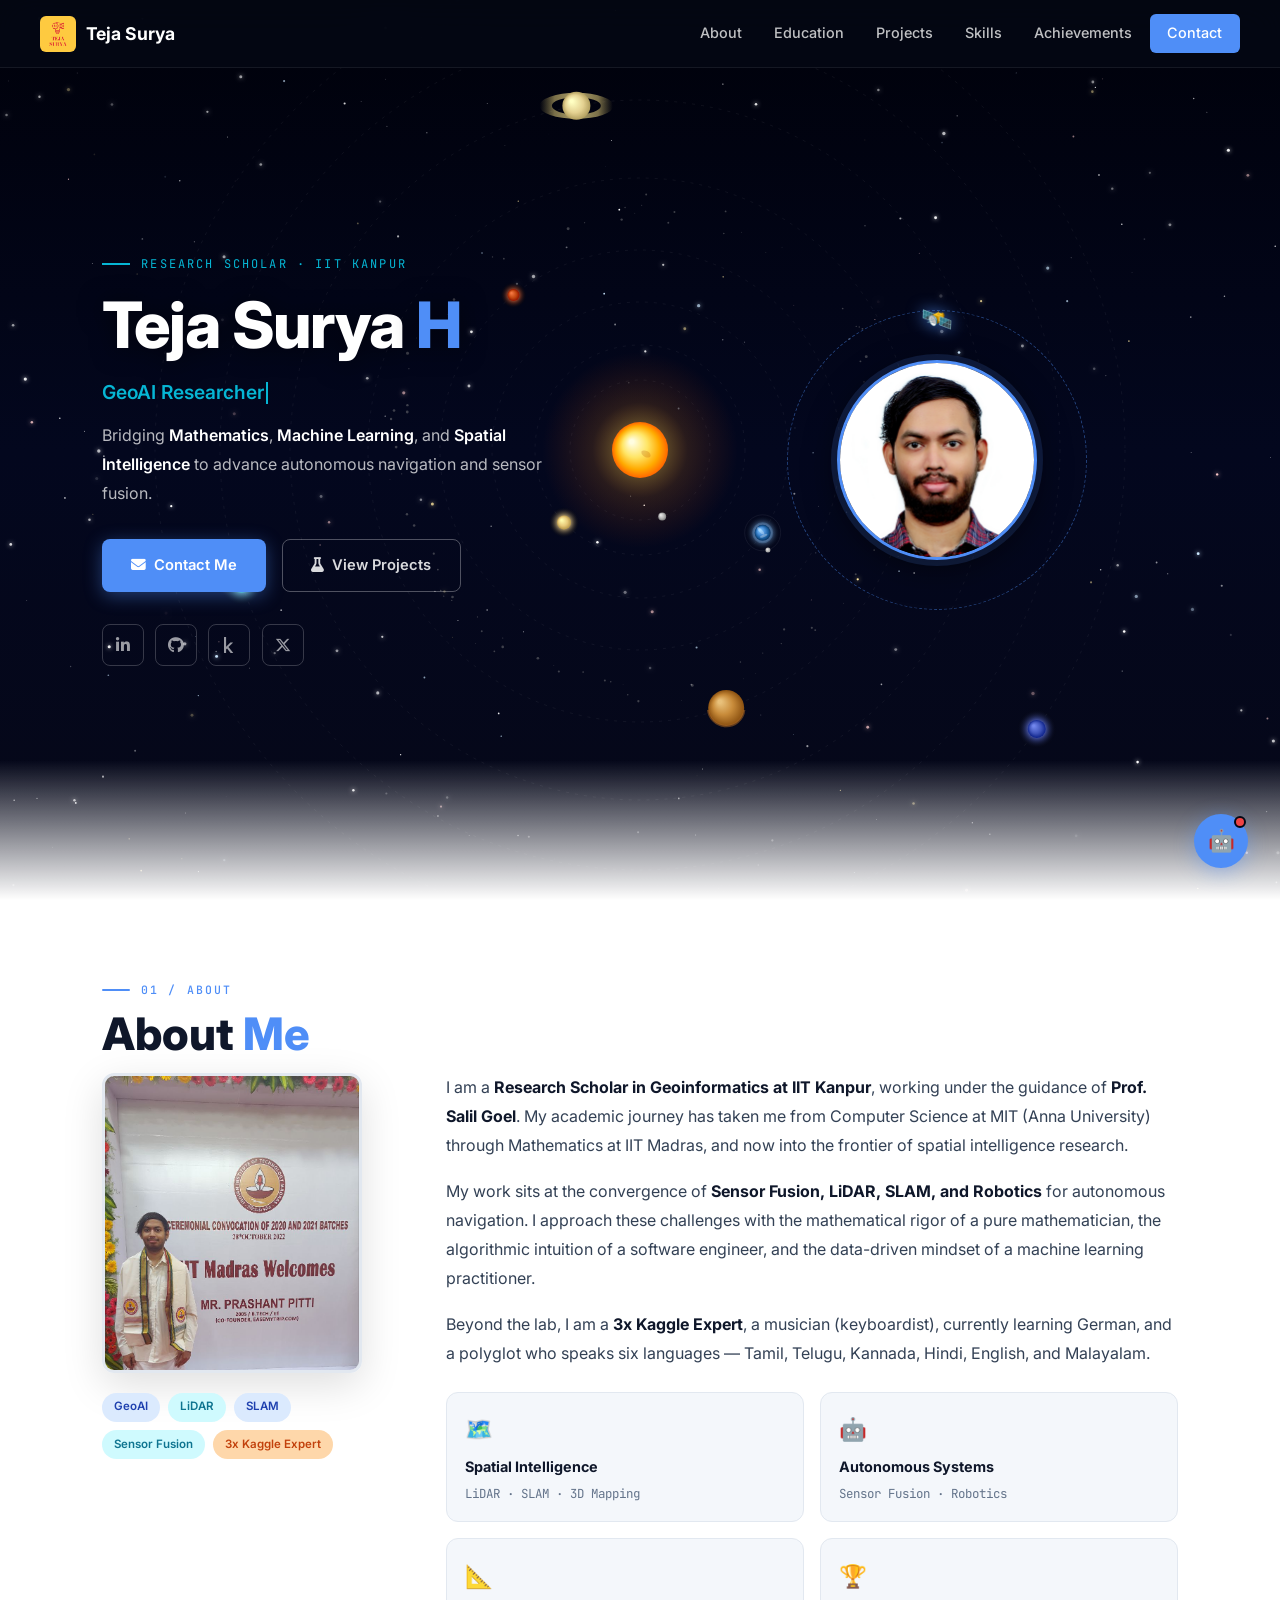
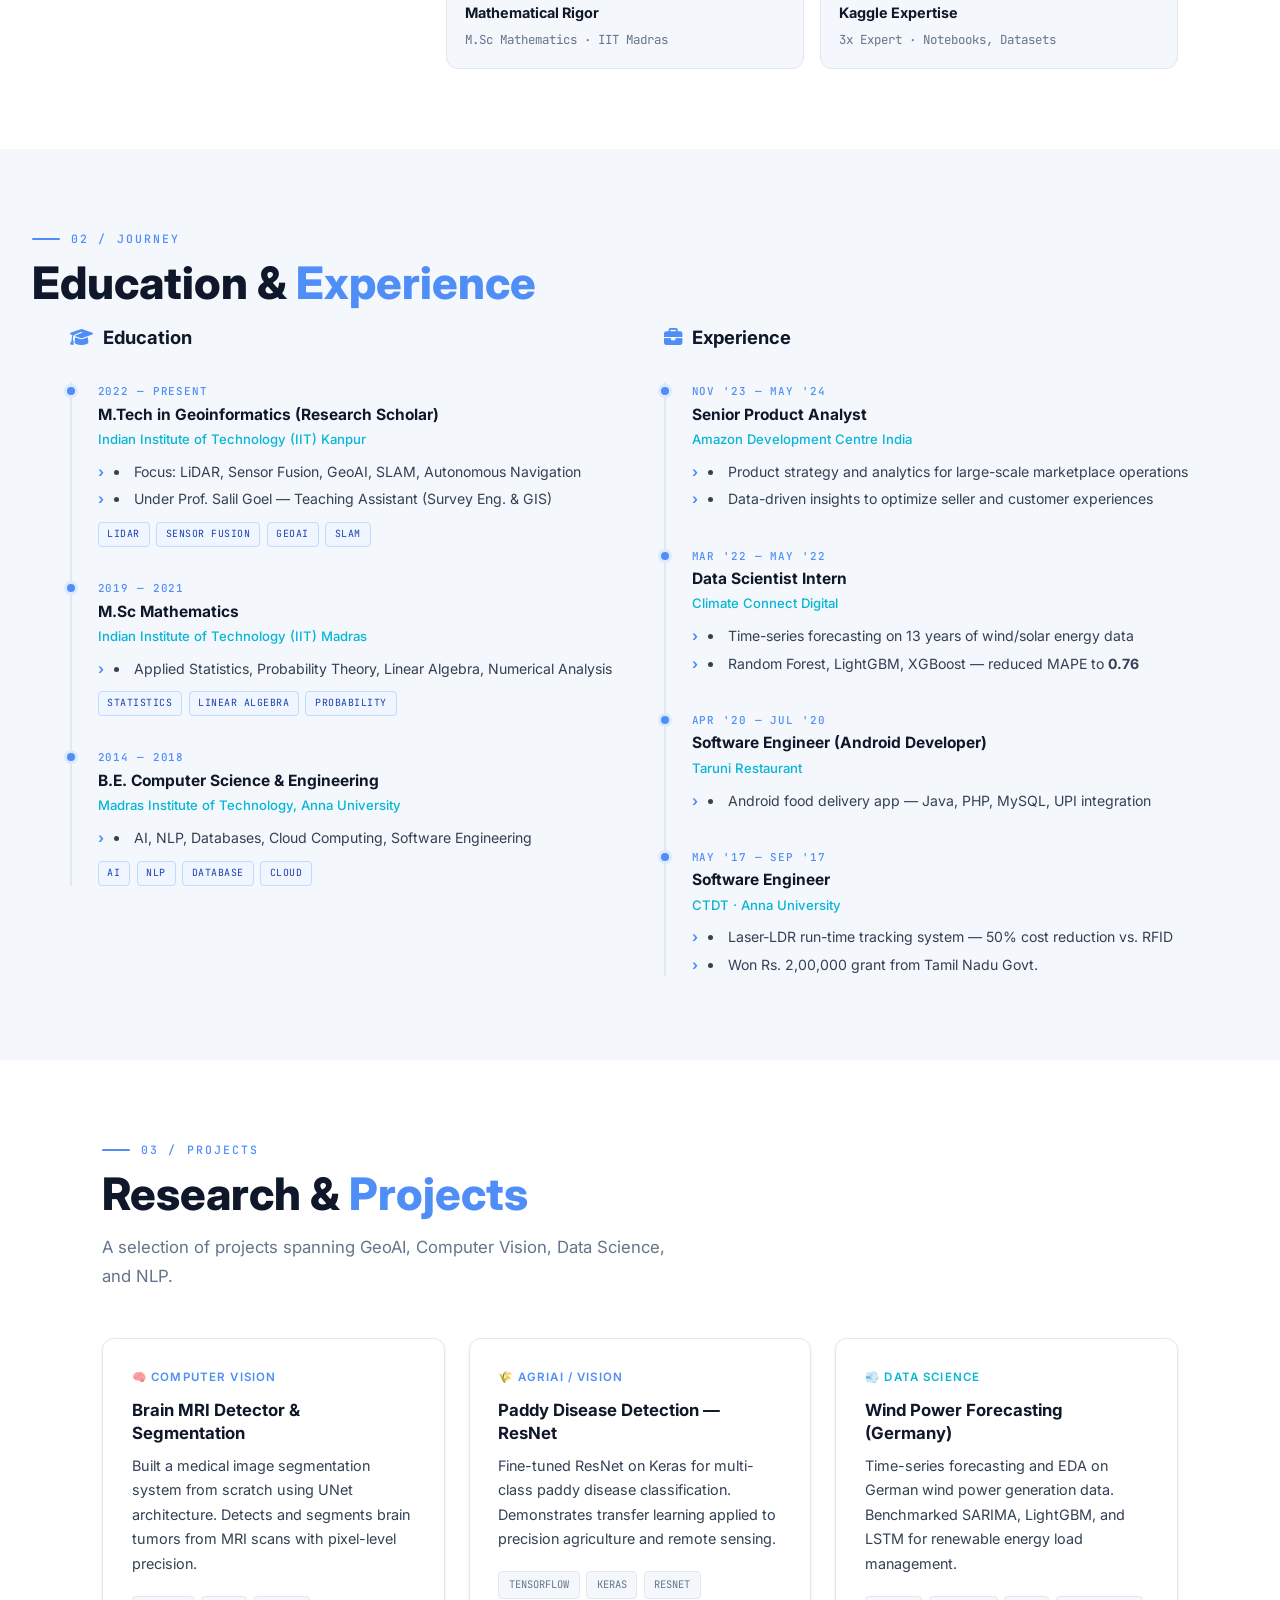
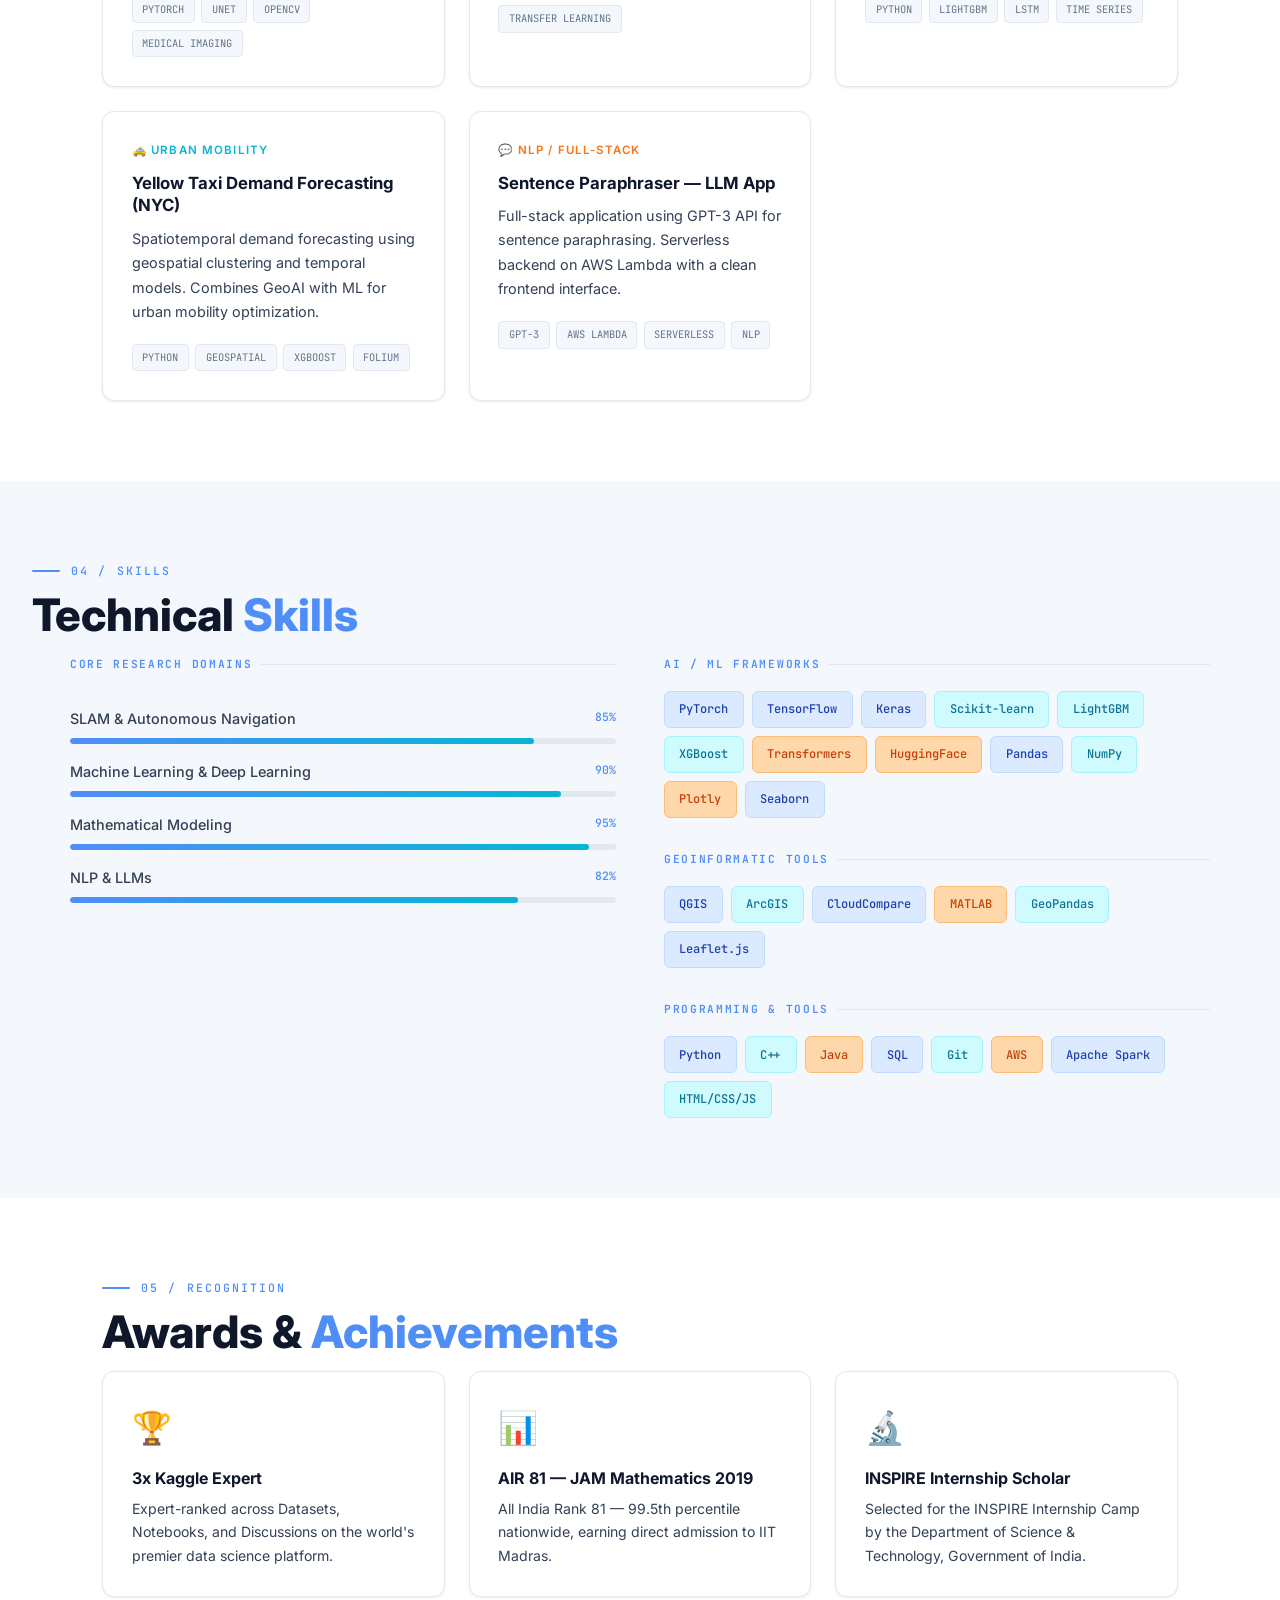
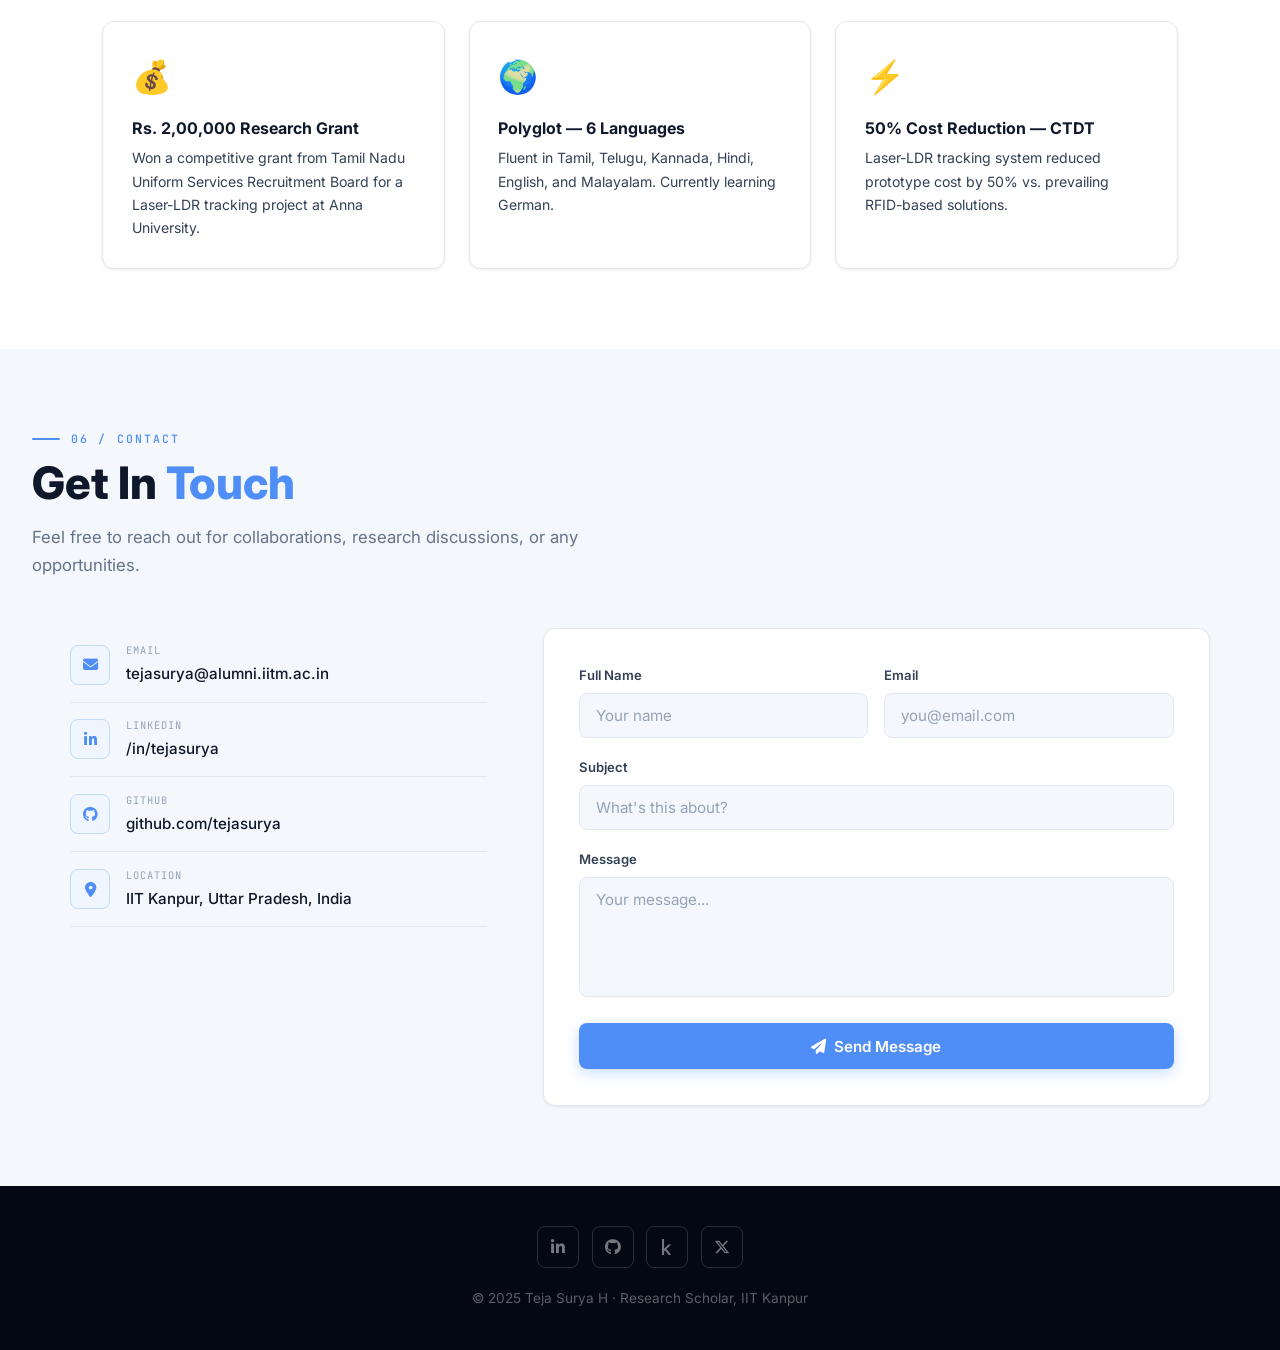
==== commit 6eb06989: "final update" ====
--- a/index.html
+++ b/index.html
@@ -10,7 +10,7 @@
   <link href="https://fonts.googleapis.com/css2?family=Inter:wght@300;400;500;600;700;800&family=JetBrains+Mono:wght@400;500&display=swap" rel="stylesheet">
   <link rel="stylesheet" href="https://cdnjs.cloudflare.com/ajax/libs/font-awesome/6.5.0/css/all.min.css">
   <link rel="stylesheet" href="styles.css">
-  <link rel="icon" href="imgs/logo_web1a.png" type="image/png">
+  <link rel="icon" href="img/logo_web1a.png" type="image/png">
 </head>
 <body>
 
@@ -19,7 +19,7 @@
   <!-- NAVIGATION -->
   <nav id="navbar">
     <a class="nav-brand" href="#hero">
-      <img src="imgs/logo_web1a.png" alt="Logo" class="nav-logo">
+      <img src="img/logo_web1a.png" alt="Logo" class="nav-logo">
       <span>Teja Surya</span>
     </a>
     <div class="nav-links">
@@ -75,7 +75,7 @@
               <div class="satellite" id="satellite">🛰️</div>
             </div>
             <div class="profile-photo-wrap">
-              <img src="imgs/profile-3.jpg" alt="Teja Surya H" class="hero-profile-img">
+              <img src="img/profile-3.jpg" alt="Teja Surya H" class="hero-profile-img">
             </div>
           </div>
         </div>
@@ -89,7 +89,7 @@
       <div class="about-grid">
         <div class="about-visual reveal">
           <div class="about-img-frame">
-            <img src="imgs/profile.jpg" alt="Teja Surya H" class="about-img">
+            <img src="img/about1.jpg" alt="Teja Surya H" class="about-img">
           </div>
           <div class="about-badges">
             <span class="badge badge-blue">GeoAI</span>
@@ -175,7 +175,7 @@
           <h3><i class="fas fa-briefcase"></i> Experience</h3>
           <div class="timeline-item">
             <div class="timeline-period">Nov '23 — May '24</div>
-            <div class="timeline-title">Senior Product Associate</div>
+            <div class="timeline-title">Senior Product Analyst</div>
             <div class="timeline-org">Amazon Development Centre India</div>
             <div class="timeline-desc">
               <li>Product strategy and analytics for large-scale marketplace operations</li>
@@ -193,7 +193,7 @@
           </div>
           <div class="timeline-item">
             <div class="timeline-period">Apr '20 — Jul '20</div>
-            <div class="timeline-title">Software Engineer (Freelance)</div>
+            <div class="timeline-title">Software Engineer (Android Developer)</div>
             <div class="timeline-org">Taruni Restaurant</div>
             <div class="timeline-desc">
               <li>Android food delivery app — Java, PHP, MySQL, UPI integration</li>
@@ -270,13 +270,13 @@
           <div class="skill-domain-title">Core Research Domains</div>
           <div class="skill-bars">
             <div class="skill-bar-item">
-              <div class="skill-bar-top"><span class="skill-name">GeoAI &amp; Spatial Intelligence</span><span class="skill-pct">92%</span></div>
-              <div class="skill-bar-bg"><div class="skill-bar-fill" data-pct="92"></div></div>
-            </div>
-            <div class="skill-bar-item">
+              <!--div class="skill-bar-top"><span class="skill-name">GeoAI &amp; Spatial Intelligence</span><span class="skill-pct">92%</span></div>
+              <div class="skill-bar-bg"><div class="skill-bar-fill" data-pct="92"></div></div-->
+            </div>
+            <!--div class="skill-bar-item">
               <div class="skill-bar-top"><span class="skill-name">Sensor Fusion &amp; LiDAR</span><span class="skill-pct">88%</span></div>
               <div class="skill-bar-bg"><div class="skill-bar-fill" data-pct="88"></div></div>
-            </div>
+            </div-->
             <div class="skill-bar-item">
               <div class="skill-bar-top"><span class="skill-name">SLAM &amp; Autonomous Navigation</span><span class="skill-pct">85%</span></div>
               <div class="skill-bar-bg"><div class="skill-bar-fill" data-pct="85"></div></div>
--- a/styles.css
+++ b/styles.css
@@ -1,1004 +1,315 @@
 /* ============================================================
-   TEJA SURYA — Portfolio Styles (Light Theme)
+   TEJA SURYA — Portfolio Styles
+   Hero: dark space  |  Rest: clean light theme
    ============================================================ */
-
 @import url('https://fonts.googleapis.com/css2?family=Inter:wght@300;400;500;600;700;800&family=JetBrains+Mono:wght@400;500&display=swap');
 
-/* ── Variables ── */
 :root {
-  --bg:          #ffffff;
-  --bg-alt:      #f4f7fb;
-  --bg-card:     #ffffff;
-  --bg-nav:      rgba(255,255,255,0.92);
-
-  --accent:      #1a56db;
-  --accent-dark: #1240a8;
-  --accent-teal: #0891b2;
-  --accent-orange: #ea580c;
-
-  --text-h:      #0f172a;
-  --text-body:   #334155;
-  --text-muted:  #64748b;
-  --text-light:  #94a3b8;
-
-  --border:      #e2e8f0;
-  --border-mid:  #cbd5e1;
-  --shadow-sm:   0 1px 3px rgba(0,0,0,0.08), 0 1px 2px rgba(0,0,0,0.06);
-  --shadow-md:   0 4px 16px rgba(0,0,0,0.1);
-  --shadow-lg:   0 12px 40px rgba(0,0,0,0.12);
-
-  --font: 'Inter', sans-serif;
-  --font-mono: 'JetBrains Mono', monospace;
-  --nav-h: 68px;
-  --radius: 12px;
-  --transition: 0.25s ease;
-}
-
-/* ── Reset ── */
-*, *::before, *::after { box-sizing: border-box; margin: 0; padding: 0; }
-
-html {
-  scroll-behavior: smooth;
-  scrollbar-width: thin;
-  scrollbar-color: var(--accent) var(--bg-alt);
-}
-::-webkit-scrollbar { width: 5px; }
-::-webkit-scrollbar-track { background: var(--bg-alt); }
-::-webkit-scrollbar-thumb { background: var(--accent); border-radius: 4px; }
-
-body {
-  font-family: var(--font);
-  background: var(--bg);
-  color: var(--text-body);
-  font-size: 1rem;
-  line-height: 1.7;
-  overflow-x: hidden;
-}
-
-a { color: inherit; text-decoration: none; }
-img { max-width: 100%; display: block; }
-ul { list-style: none; }
-
-/* ── Canvas (satellite bg — subtle) ── */
-#bg-canvas {
-  position: fixed;
-  inset: 0;
-  width: 100%; height: 100%;
-  z-index: 0;
-  pointer-events: none;
-  opacity: 0.35;
-}
+  --bg:           #ffffff;
+  --bg-alt:       #f4f7fb;
+  --bg-card:      #ffffff;
+  --accent:       #4f8ef7;
+  --accent-dark:  #2563eb;
+  --accent-teal:  #06b6d4;
+  --accent-orange:#f97316;
+  --text-h:       #0f172a;
+  --text-body:    #334155;
+  --text-muted:   #64748b;
+  --text-light:   #94a3b8;
+  --border:       #e2e8f0;
+  --border-mid:   #cbd5e1;
+  --shadow-sm:    0 1px 3px rgba(0,0,0,.08);
+  --shadow-md:    0 4px 16px rgba(0,0,0,.10);
+  --shadow-lg:    0 12px 40px rgba(0,0,0,.13);
+  --font:         'Inter', sans-serif;
+  --font-mono:    'JetBrains Mono', monospace;
+  --nav-h:        68px;
+  --radius:       12px;
+  --tr:           0.25s ease;
+}
+
+*,*::before,*::after{box-sizing:border-box;margin:0;padding:0}
+html{scroll-behavior:smooth;scrollbar-width:thin;scrollbar-color:var(--accent) #06091a}
+::-webkit-scrollbar{width:5px}
+::-webkit-scrollbar-track{background:#06091a}
+::-webkit-scrollbar-thumb{background:var(--accent);border-radius:4px}
+body{font-family:var(--font);background:var(--bg);color:var(--text-body);font-size:1rem;line-height:1.7;overflow-x:hidden}
+a{color:inherit;text-decoration:none}
+img{max-width:100%;display:block}
+ul{list-style:none}
+
+/* Canvas — fixed, full screen, behind everything */
+#bg-canvas{position:fixed;inset:0;width:100%;height:100%;z-index:0;pointer-events:none}
 
 /* ── NAVBAR ── */
-#navbar {
-  position: fixed;
-  top: 0; left: 0; right: 0;
-  height: var(--nav-h);
-  z-index: 1000;
-  display: flex;
-  align-items: center;
-  justify-content: space-between;
-  padding: 0 2.5rem;
-  background: var(--bg-nav);
-  backdrop-filter: blur(16px);
-  -webkit-backdrop-filter: blur(16px);
-  border-bottom: 1px solid var(--border);
-  transition: box-shadow var(--transition);
-}
-
-#navbar.scrolled { box-shadow: var(--shadow-md); }
-
-.nav-brand {
-  display: flex;
-  align-items: center;
-  gap: 0.6rem;
-  font-size: 1.1rem;
-  font-weight: 700;
-  color: var(--text-h);
-}
-
-.nav-logo {
-  width: 36px;
-  height: 36px;
-  object-fit: contain;
-  border-radius: 6px;
-}
-
-.nav-links {
-  display: flex;
-  align-items: center;
-  gap: 0.2rem;
-}
-
-.nav-links a {
-  font-size: 0.9rem;
-  font-weight: 500;
-  color: var(--text-body);
-  padding: 0.45rem 0.9rem;
-  border-radius: 6px;
-  transition: var(--transition);
-}
-
-.nav-links a:hover { color: var(--accent); background: #eff6ff; }
-
-.nav-cta {
-  background: var(--accent) !important;
-  color: #fff !important;
-  padding: 0.45rem 1.1rem !important;
-  border-radius: 6px;
-}
-.nav-cta:hover { background: var(--accent-dark) !important; }
-
-.hamburger {
-  display: none;
-  flex-direction: column;
-  gap: 5px;
-  background: none;
-  border: none;
-  cursor: pointer;
-  padding: 4px;
-}
-.hamburger span { display: block; width: 22px; height: 2px; background: var(--text-h); border-radius: 2px; transition: var(--transition); }
-
-.mobile-menu {
-  display: none;
-  position: fixed;
-  top: var(--nav-h);
-  left: 0; right: 0;
-  background: var(--bg);
-  border-bottom: 1px solid var(--border);
-  flex-direction: column;
-  padding: 1rem 1.5rem;
-  gap: 0.3rem;
-  z-index: 999;
-  box-shadow: var(--shadow-md);
-}
-.mobile-menu.open { display: flex; }
-.mobile-menu a {
-  font-size: 1rem;
-  font-weight: 500;
-  color: var(--text-body);
-  padding: 0.7rem 1rem;
-  border-radius: 8px;
-  transition: var(--transition);
-}
-.mobile-menu a:hover { color: var(--accent); background: #eff6ff; }
-
-/* ── Sections ── */
-main { position: relative; z-index: 1; }
-
-section {
-  padding: 5rem 2rem;
-  max-width: 1140px;
-  margin: 0 auto;
-}
-
-.section-alt {
-  max-width: 100%;
-  background: var(--bg-alt);
-  padding: 5rem 2rem;
-}
-.section-alt > * { max-width: 1140px; margin-left: auto; margin-right: auto; }
-
-.section-label {
-  font-family: var(--font-mono);
-  font-size: 0.72rem;
-  font-weight: 500;
-  color: var(--accent);
-  text-transform: uppercase;
-  letter-spacing: 0.18em;
-  margin-bottom: 0.6rem;
-  display: flex;
-  align-items: center;
-  gap: 0.7rem;
-}
-.section-label::before { content: ''; width: 28px; height: 2px; background: var(--accent); border-radius: 1px; }
-
-.section-title {
-  font-size: clamp(1.9rem, 3.5vw, 2.8rem);
-  font-weight: 800;
-  color: var(--text-h);
-  line-height: 1.15;
-  margin-bottom: 0.8rem;
-}
-.section-title span { color: var(--accent); }
-
-.section-subtitle {
-  font-size: 1.05rem;
-  color: var(--text-muted);
-  margin-bottom: 3rem;
-  max-width: 580px;
-}
-
-/* ── HERO ── */
-#hero {
-  min-height: 100vh;
-  max-width: 100%;
-  padding: 0;
-  display: flex;
-  align-items: center;
-  background: linear-gradient(135deg, #f0f7ff 0%, #ffffff 50%, #f0fdf4 100%);
-}
-
-.hero-inner {
-  max-width: 1140px;
-  margin: 0 auto;
-  width: 100%;
-  padding: calc(var(--nav-h) + 3rem) 2rem 4rem;
-  display: grid;
-  grid-template-columns: 1.1fr 1fr;
-  gap: 4rem;
-  align-items: center;
-}
-
-.hero-tag {
-  font-family: var(--font-mono);
-  font-size: 0.78rem;
-  color: var(--accent);
-  letter-spacing: 0.15em;
-  text-transform: uppercase;
-  margin-bottom: 1.2rem;
-  display: flex;
-  align-items: center;
-  gap: 0.7rem;
-  animation: fadeUp 0.7s 0.2s both;
-}
-.hero-tag::before { content: ''; width: 30px; height: 2px; background: var(--accent); }
-
-.hero-name {
-  font-size: clamp(2.8rem, 5.5vw, 4.5rem);
-  font-weight: 800;
-  color: var(--text-h);
-  line-height: 1.05;
-  letter-spacing: -0.02em;
-  animation: fadeUp 0.7s 0.35s both;
-}
-.hero-name .accent { color: var(--accent); }
-
-.hero-typed-line {
-  font-size: 1.25rem;
-  font-weight: 600;
-  color: var(--accent-teal);
-  margin: 1rem 0 0.8rem;
-  animation: fadeUp 0.7s 0.5s both;
-  min-height: 2rem;
-}
-
-.hero-tagline {
-  font-size: 1.05rem;
-  color: var(--text-body);
-  line-height: 1.75;
-  margin-bottom: 2rem;
-  max-width: 500px;
-  animation: fadeUp 0.7s 0.65s both;
-}
-.hero-tagline strong { color: var(--text-h); }
-
-.hero-actions {
-  display: flex;
-  gap: 1rem;
-  flex-wrap: wrap;
-  margin-bottom: 2rem;
-  animation: fadeUp 0.7s 0.8s both;
-}
-
-.btn-primary {
-  display: inline-flex;
-  align-items: center;
-  gap: 0.5rem;
-  padding: 0.8rem 1.8rem;
-  background: var(--accent);
-  color: #fff;
-  font-size: 0.92rem;
-  font-weight: 600;
-  border-radius: 8px;
-  border: none;
-  cursor: pointer;
-  transition: var(--transition);
-  box-shadow: 0 4px 14px rgba(26,86,219,0.25);
-}
-.btn-primary:hover { background: var(--accent-dark); transform: translateY(-2px); box-shadow: 0 6px 20px rgba(26,86,219,0.35); }
-
-.btn-outline {
-  display: inline-flex;
-  align-items: center;
-  gap: 0.5rem;
-  padding: 0.8rem 1.8rem;
-  background: transparent;
-  color: var(--text-body);
-  font-size: 0.92rem;
-  font-weight: 600;
-  border-radius: 8px;
-  border: 2px solid var(--border-mid);
-  cursor: pointer;
-  transition: var(--transition);
-}
-.btn-outline:hover { border-color: var(--accent); color: var(--accent); background: #eff6ff; transform: translateY(-2px); }
-
-.hero-socials {
-  display: flex;
-  gap: 0.7rem;
-  animation: fadeUp 0.7s 0.95s both;
-}
-
-.social-link {
-  width: 42px; height: 42px;
-  display: flex;
-  align-items: center;
-  justify-content: center;
-  border: 1.5px solid var(--border-mid);
-  border-radius: 8px;
-  color: var(--text-muted);
-  font-size: 1rem;
-  transition: var(--transition);
-}
-.social-link:hover { border-color: var(--accent); color: var(--accent); background: #eff6ff; transform: translateY(-2px); }
-
-/* ── Hero Visual — Orbit ── */
-.hero-visual {
-  display: flex;
-  align-items: center;
-  justify-content: center;
-  animation: fadeIn 1s 0.6s both;
-}
-
-.orbit-container {
-  position: relative;
-  width: 320px;
-  height: 320px;
-  display: flex;
-  align-items: center;
-  justify-content: center;
-}
-
-.profile-photo-wrap {
-  width: 200px;
-  height: 200px;
-  border-radius: 50%;
-  overflow: hidden;
-  border: 4px solid var(--accent);
-  box-shadow: 0 8px 32px rgba(26,86,219,0.2);
-  position: relative;
-  z-index: 2;
-  flex-shrink: 0;
-}
-
-.hero-profile-img {
-  width: 100%;
-  height: 100%;
-  object-fit: cover;
-  object-position: center top;
-}
-
-.orbit-ring {
-  position: absolute;
-  width: 300px;
-  height: 300px;
-  border-radius: 50%;
-  border: 1.5px dashed rgba(26,86,219,0.25);
-  animation: spin 12s linear infinite;
-  z-index: 1;
-}
-
-.satellite {
-  position: absolute;
-  top: -14px;
-  left: 50%;
-  transform: translateX(-50%);
-  font-size: 1.6rem;
-  filter: drop-shadow(0 2px 6px rgba(26,86,219,0.3));
-  /* counter-rotate so satellite stays upright */
-  animation: counter-spin 12s linear infinite;
-}
-
-@keyframes spin { from { transform: rotate(0deg); } to { transform: rotate(360deg); } }
-@keyframes counter-spin { from { transform: translateX(-50%) rotate(0deg); } to { transform: translateX(-50%) rotate(-360deg); } }
-
-/* ── ABOUT ── */
-.about-grid {
-  display: grid;
-  grid-template-columns: 280px 1fr;
-  gap: 4rem;
-  align-items: start;
-}
-
-.about-img-frame {
-  width: 260px;
-  height: 300px;
-  border-radius: var(--radius);
-  overflow: hidden;
-  box-shadow: var(--shadow-lg);
-  border: 3px solid var(--border);
-}
-.about-img {
-  width: 100%; height: 100%;
-  object-fit: cover;
-  object-position: center top;
-}
-
-.about-badges {
-  display: flex;
-  flex-wrap: wrap;
-  gap: 0.5rem;
-  margin-top: 1.2rem;
-}
-
-.badge {
-  font-size: 0.72rem;
-  font-weight: 600;
-  padding: 0.3rem 0.75rem;
-  border-radius: 100px;
-  letter-spacing: 0.03em;
-}
-.badge-blue   { background: #dbeafe; color: #1e40af; }
-.badge-teal   { background: #cffafe; color: #0e7490; }
-.badge-orange { background: #fed7aa; color: #c2410c; }
-
-.about-text p {
-  font-size: 1rem;
-  color: var(--text-body);
-  line-height: 1.8;
-  margin-bottom: 1.1rem;
-}
-.about-text strong { color: var(--text-h); }
-
-.about-highlights {
-  display: grid;
-  grid-template-columns: 1fr 1fr;
-  gap: 1rem;
-  margin-top: 1.5rem;
-}
-.highlight-item {
-  padding: 1.1rem;
-  background: var(--bg-alt);
-  border: 1px solid var(--border);
-  border-radius: var(--radius);
-  transition: var(--transition);
-}
-.highlight-item:hover { border-color: var(--accent); box-shadow: var(--shadow-sm); transform: translateY(-2px); }
-.highlight-icon { font-size: 1.4rem; margin-bottom: 0.4rem; }
-.highlight-title { font-size: 0.9rem; font-weight: 700; color: var(--text-h); margin-bottom: 0.2rem; }
-.highlight-desc { font-size: 0.78rem; color: var(--text-muted); font-family: var(--font-mono); }
-
-/* ── TIMELINE ── */
-.edu-exp-grid {
-  display: grid;
-  grid-template-columns: 1fr 1fr;
-  gap: 3rem;
-  max-width: 1140px;
-  margin: 0 auto;
-}
-
-.timeline-section h3 {
-  font-size: 1.15rem;
-  font-weight: 700;
-  color: var(--text-h);
-  margin-bottom: 1.8rem;
-  display: flex;
-  align-items: center;
-  gap: 0.6rem;
-}
-.timeline-section h3 i { color: var(--accent); }
-
-.timeline-item {
-  position: relative;
-  padding-left: 1.6rem;
-  padding-bottom: 2rem;
-  border-left: 2px solid var(--border);
-}
-.timeline-item::before {
-  content: '';
-  position: absolute;
-  left: -5px; top: 5px;
-  width: 8px; height: 8px;
-  background: var(--accent);
-  border-radius: 50%;
-  box-shadow: 0 0 0 3px #dbeafe;
-}
-.timeline-item:last-child { padding-bottom: 0; }
-
-.timeline-period {
-  font-family: var(--font-mono);
-  font-size: 0.68rem;
-  color: var(--accent);
-  font-weight: 500;
-  letter-spacing: 0.08em;
-  text-transform: uppercase;
-  margin-bottom: 0.25rem;
-}
-.timeline-title {
-  font-size: 0.97rem;
-  font-weight: 700;
-  color: var(--text-h);
-  line-height: 1.35;
-  margin-bottom: 0.15rem;
-}
-.timeline-org {
-  font-size: 0.82rem;
-  font-weight: 500;
-  color: var(--accent-teal);
-  margin-bottom: 0.6rem;
-}
-.timeline-desc { font-size: 0.88rem; color: var(--text-body); line-height: 1.65; }
-.timeline-desc li { padding-left: 1rem; position: relative; margin-bottom: 0.25rem; }
-.timeline-desc li::before { content: '›'; position: absolute; left: 0; color: var(--accent); font-weight: 700; }
-
-.course-tags { display: flex; flex-wrap: wrap; gap: 0.4rem; margin-top: 0.7rem; }
-.course-tag {
-  font-family: var(--font-mono);
-  font-size: 0.62rem;
-  padding: 0.2rem 0.55rem;
-  background: #eff6ff;
-  border: 1px solid #bfdbfe;
-  border-radius: 4px;
-  color: #1e40af;
-  text-transform: uppercase;
-  letter-spacing: 0.05em;
-}
-
-/* ── PROJECTS ── */
-.projects-grid {
-  display: grid;
-  grid-template-columns: repeat(auto-fill, minmax(320px, 1fr));
-  gap: 1.5rem;
-}
-
-.project-card {
-  background: var(--bg-card);
-  border: 1.5px solid var(--border);
-  border-radius: var(--radius);
-  padding: 1.8rem;
-  transition: var(--transition);
-  box-shadow: var(--shadow-sm);
-}
-.project-card:hover {
-  border-color: var(--accent);
-  box-shadow: var(--shadow-md);
-  transform: translateY(-4px);
-}
-
-.project-category {
-  font-size: 0.72rem;
-  font-weight: 600;
-  text-transform: uppercase;
-  letter-spacing: 0.1em;
-  margin-bottom: 0.7rem;
-}
-.cat-geo  { color: var(--accent); }
-.cat-ds   { color: var(--accent-teal); }
-.cat-nlp  { color: var(--accent-orange); }
-
-.project-title {
-  font-size: 1.05rem;
-  font-weight: 700;
-  color: var(--text-h);
-  margin-bottom: 0.6rem;
-  line-height: 1.35;
-}
-.project-desc {
-  font-size: 0.9rem;
-  color: var(--text-body);
-  line-height: 1.7;
-  margin-bottom: 1.2rem;
-}
-.project-tech { display: flex; flex-wrap: wrap; gap: 0.4rem; }
-.tech-tag {
-  font-family: var(--font-mono);
-  font-size: 0.65rem;
-  padding: 0.25rem 0.6rem;
-  background: var(--bg-alt);
-  border: 1px solid var(--border);
-  border-radius: 4px;
-  color: var(--text-muted);
-  text-transform: uppercase;
-  letter-spacing: 0.04em;
-}
-
-/* ── SKILLS ── */
-.skills-layout {
-  display: grid;
-  grid-template-columns: 1fr 1fr;
-  gap: 3rem;
-  max-width: 1140px;
-  margin: 0 auto;
-}
-
-.skill-domain-title {
-  font-family: var(--font-mono);
-  font-size: 0.7rem;
-  font-weight: 600;
-  color: var(--accent);
-  text-transform: uppercase;
-  letter-spacing: 0.15em;
-  margin-bottom: 1.1rem;
-  display: flex;
-  align-items: center;
-  gap: 0.5rem;
-}
-.skill-domain-title::after { content: ''; flex: 1; height: 1px; background: var(--border); }
-
-.skill-bars { display: flex; flex-direction: column; gap: 1rem; }
-.skill-bar-item { display: flex; flex-direction: column; gap: 0.4rem; }
-.skill-bar-top { display: flex; justify-content: space-between; }
-.skill-name { font-size: 0.9rem; font-weight: 500; color: var(--text-body); }
-.skill-pct { font-family: var(--font-mono); font-size: 0.72rem; color: var(--accent); font-weight: 500; }
-.skill-bar-bg { height: 6px; background: var(--border); border-radius: 3px; overflow: hidden; }
-.skill-bar-fill {
-  height: 100%;
-  background: linear-gradient(90deg, var(--accent), var(--accent-teal));
-  border-radius: 3px;
-  width: 0;
-  transition: width 1.4s cubic-bezier(0.4, 0, 0.2, 1);
-}
-
-.skill-chips { display: flex; flex-wrap: wrap; gap: 0.5rem; }
-.skill-chip {
-  font-family: var(--font-mono);
-  font-size: 0.75rem;
-  font-weight: 500;
-  padding: 0.45rem 0.9rem;
-  border-radius: 6px;
-  border: 1.5px solid;
-  transition: var(--transition);
-  cursor: default;
-}
-.skill-chip:hover { transform: translateY(-2px); }
-.chip-blue   { background: #dbeafe; border-color: #bfdbfe; color: #1e40af; }
-.chip-teal   { background: #cffafe; border-color: #a5f3fc; color: #0e7490; }
-.chip-orange { background: #fed7aa; border-color: #fdba74; color: #c2410c; }
-
-/* ── ACHIEVEMENTS ── */
-.achievements-grid {
-  display: grid;
-  grid-template-columns: repeat(auto-fill, minmax(280px, 1fr));
-  gap: 1.5rem;
-}
-
-.achievement-card {
-  background: var(--bg-card);
-  border: 1.5px solid var(--border);
-  border-radius: var(--radius);
-  padding: 1.8rem;
-  transition: var(--transition);
-  box-shadow: var(--shadow-sm);
-  position: relative;
-  overflow: hidden;
-}
-.achievement-card::after {
-  content: '';
-  position: absolute;
-  bottom: 0; left: 0; right: 0;
-  height: 3px;
-  background: linear-gradient(90deg, var(--accent), var(--accent-teal));
-  transform: scaleX(0);
-  transition: var(--transition);
-}
-.achievement-card:hover { transform: translateY(-4px); box-shadow: var(--shadow-md); border-color: var(--accent); }
-.achievement-card:hover::after { transform: scaleX(1); }
-
-.achievement-icon { font-size: 2rem; margin-bottom: 0.8rem; }
-.achievement-title { font-size: 1rem; font-weight: 700; color: var(--text-h); margin-bottom: 0.5rem; line-height: 1.3; }
-.achievement-desc { font-size: 0.88rem; color: var(--text-body); line-height: 1.65; }
-
-/* ── CONTACT ── */
-.contact-layout {
-  display: grid;
-  grid-template-columns: 1fr 1.6fr;
-  gap: 3.5rem;
-  max-width: 1140px;
-  margin: 0 auto;
-}
-
-.contact-detail {
-  display: flex;
-  align-items: center;
-  gap: 1rem;
-  padding: 0.9rem 0;
-  border-bottom: 1px solid var(--border);
-}
-.contact-detail-icon {
-  width: 40px; height: 40px;
-  background: #eff6ff;
-  border: 1.5px solid #bfdbfe;
-  border-radius: 8px;
-  display: flex;
-  align-items: center;
-  justify-content: center;
-  color: var(--accent);
-  font-size: 0.95rem;
-  flex-shrink: 0;
-}
-.contact-detail-label {
-  font-family: var(--font-mono);
-  font-size: 0.65rem;
-  color: var(--text-light);
-  text-transform: uppercase;
-  letter-spacing: 0.1em;
-}
-.contact-detail-value { font-size: 0.95rem; color: var(--text-h); font-weight: 500; margin-top: 0.1rem; }
-
-.contact-form-wrapper {
-  background: var(--bg-card);
-  border: 1.5px solid var(--border);
-  border-radius: var(--radius);
-  padding: 2.2rem;
-  box-shadow: var(--shadow-sm);
-}
-.form-group { margin-bottom: 1.1rem; }
-.form-group label {
-  display: block;
-  font-size: 0.82rem;
-  font-weight: 600;
-  color: var(--text-body);
-  margin-bottom: 0.45rem;
-}
-.form-group input, .form-group textarea {
-  width: 100%;
-  background: var(--bg-alt);
-  border: 1.5px solid var(--border);
-  border-radius: 8px;
-  padding: 0.75rem 1rem;
-  font-family: var(--font);
-  font-size: 0.95rem;
-  color: var(--text-h);
-  outline: none;
-  transition: var(--transition);
-  resize: none;
-}
-.form-group input:focus, .form-group textarea:focus {
-  border-color: var(--accent);
-  background: #fff;
-  box-shadow: 0 0 0 3px rgba(26,86,219,0.1);
-}
-.form-group input::placeholder, .form-group textarea::placeholder { color: var(--text-light); }
-.form-group textarea { height: 120px; }
-.form-row { display: grid; grid-template-columns: 1fr 1fr; gap: 1rem; }
-.submit-btn {
-  width: 100%;
-  padding: 0.85rem;
-  background: var(--accent);
-  color: #fff;
-  font-family: var(--font);
-  font-size: 0.95rem;
-  font-weight: 600;
-  border: none;
-  border-radius: 8px;
-  cursor: pointer;
-  transition: var(--transition);
-  display: flex;
-  align-items: center;
-  justify-content: center;
-  gap: 0.5rem;
-  margin-top: 0.5rem;
-  box-shadow: 0 4px 14px rgba(26,86,219,0.25);
-}
-.submit-btn:hover { background: var(--accent-dark); transform: translateY(-2px); }
-
-/* ── FOOTER ── */
-footer {
-  position: relative;
-  z-index: 1;
-  background: var(--text-h);
-  padding: 2.5rem 2rem;
-  text-align: center;
-}
-.footer-inner { max-width: 1140px; margin: 0 auto; }
-.footer-socials { display: flex; justify-content: center; gap: 0.8rem; margin-bottom: 1.2rem; }
-.footer-socials .social-link {
-  border-color: rgba(255,255,255,0.15);
-  color: rgba(255,255,255,0.5);
-}
-.footer-socials .social-link:hover { border-color: #fff; color: #fff; background: rgba(255,255,255,0.08); }
-.footer-copy { font-size: 0.85rem; color: rgba(255,255,255,0.45); }
-
-/* ── CHATBOT ── */
-#tejabot-launcher { position: fixed; bottom: 2rem; right: 2rem; z-index: 5000; }
-
-.bot-toggle {
-  width: 54px; height: 54px;
-  background: var(--accent);
-  border: none;
-  border-radius: 50%;
-  cursor: pointer;
-  font-size: 1.35rem;
-  display: flex;
-  align-items: center;
-  justify-content: center;
-  box-shadow: 0 4px 20px rgba(26,86,219,0.35);
-  transition: var(--transition);
-  position: relative;
-}
-.bot-toggle:hover { transform: scale(1.08); background: var(--accent-dark); }
-
-.bot-ping {
-  position: absolute;
-  top: 2px; right: 2px;
-  width: 12px; height: 12px;
-  background: #ef4444;
-  border-radius: 50%;
-  border: 2px solid #fff;
-  animation: pingPulse 2s infinite;
-}
-@keyframes pingPulse { 0%,100%{opacity:1;transform:scale(1)} 50%{opacity:.7;transform:scale(1.25)} }
-
-#tejabot-window {
-  position: fixed;
-  bottom: 5.2rem; right: 2rem;
-  width: 350px;
-  background: var(--bg);
-  border: 1.5px solid var(--border);
-  border-radius: 14px;
-  box-shadow: var(--shadow-lg);
-  z-index: 4999;
-  display: none;
-  flex-direction: column;
-  overflow: hidden;
-  opacity: 0;
-  transform: translateY(16px) scale(0.97);
-  transition: opacity 0.25s, transform 0.25s;
-}
-#tejabot-window.open { display: flex; opacity: 1; transform: none; }
-
-.bot-header {
-  background: linear-gradient(135deg, #1a56db, #0891b2);
-  padding: 1rem 1.2rem;
-  display: flex;
-  align-items: center;
-  gap: 0.9rem;
-  color: #fff;
-}
-.bot-avatar {
-  width: 36px; height: 36px;
-  background: rgba(255,255,255,0.2);
-  border-radius: 50%;
-  display: flex;
-  align-items: center;
-  justify-content: center;
-  font-size: 1.1rem;
-  flex-shrink: 0;
-}
-.bot-info-name { font-size: 0.95rem; font-weight: 700; }
-.bot-info-status { font-size: 0.68rem; opacity: 0.8; display: flex; align-items: center; gap: 0.3rem; }
-.bot-info-status::before { content: ''; width: 6px; height: 6px; background: #4ade80; border-radius: 50%; }
-.bot-close { margin-left: auto; background: none; border: none; color: rgba(255,255,255,0.7); font-size: 1.1rem; cursor: pointer; line-height: 1; padding: 2px 6px; border-radius: 4px; transition: var(--transition); }
-.bot-close:hover { color: #fff; background: rgba(255,255,255,0.15); }
-
-.bot-messages {
-  flex: 1;
-  padding: 1rem;
-  overflow-y: auto;
-  display: flex;
-  flex-direction: column;
-  gap: 0.7rem;
-  max-height: 300px;
-  background: var(--bg-alt);
-}
-.bot-msg, .user-msg {
-  max-width: 86%;
-  padding: 0.65rem 0.9rem;
-  border-radius: 10px;
-  font-size: 0.87rem;
-  line-height: 1.5;
-}
-.bot-msg {
-  background: #fff;
-  border: 1px solid var(--border);
-  color: var(--text-body);
-  align-self: flex-start;
-  border-bottom-left-radius: 3px;
-}
-.bot-msg strong { color: var(--accent); }
-.user-msg {
-  background: var(--accent);
-  color: #fff;
-  align-self: flex-end;
-  border-bottom-right-radius: 3px;
-}
-
-.bot-quick-replies {
-  display: flex;
-  flex-wrap: wrap;
-  gap: 0.4rem;
-  padding: 0.6rem 1rem;
-  border-top: 1px solid var(--border);
-  background: var(--bg);
-}
-.quick-reply {
-  font-size: 0.7rem;
-  font-weight: 500;
-  padding: 0.3rem 0.7rem;
-  border: 1.5px solid var(--border-mid);
-  border-radius: 100px;
-  background: transparent;
-  color: var(--text-body);
-  cursor: pointer;
-  transition: var(--transition);
-  white-space: nowrap;
-}
-.quick-reply:hover { border-color: var(--accent); color: var(--accent); background: #eff6ff; }
-
-.bot-input-row {
-  display: flex;
-  gap: 0.5rem;
-  padding: 0.75rem 1rem;
-  border-top: 1px solid var(--border);
-  background: var(--bg);
-}
-.bot-input {
-  flex: 1;
-  background: var(--bg-alt);
-  border: 1.5px solid var(--border);
-  border-radius: 8px;
-  padding: 0.55rem 0.85rem;
-  font-family: var(--font);
-  font-size: 0.87rem;
-  color: var(--text-h);
-  outline: none;
-  transition: var(--transition);
-}
-.bot-input:focus { border-color: var(--accent); }
-.bot-input::placeholder { color: var(--text-light); }
-.bot-send {
-  width: 36px; height: 36px;
-  background: var(--accent);
-  border: none;
-  border-radius: 8px;
-  color: #fff;
-  font-size: 0.85rem;
-  cursor: pointer;
-  display: flex;
-  align-items: center;
-  justify-content: center;
-  transition: var(--transition);
-  flex-shrink: 0;
-}
-.bot-send:hover { background: var(--accent-dark); }
-
-/* ── Typed cursor ── */
-.typed-cursor {
-  display: inline-block;
-  width: 2px; height: 1.1em;
-  background: var(--accent-teal);
-  margin-left: 2px;
-  vertical-align: text-bottom;
-  animation: blink 1s infinite;
-}
-@keyframes blink { 0%,100%{opacity:1} 50%{opacity:0} }
-
-/* ── Reveal animations ── */
-.reveal { opacity: 0; transform: translateY(28px); transition: opacity 0.65s ease, transform 0.65s ease; }
-.reveal.visible { opacity: 1; transform: none; }
-
-@keyframes fadeUp { from{opacity:0;transform:translateY(22px)} to{opacity:1;transform:none} }
-@keyframes fadeIn { from{opacity:0} to{opacity:1} }
-
-/* ── Responsive ── */
-@media (max-width: 900px) {
-  .nav-links { display: none; }
-  .hamburger { display: flex; }
-  .hero-inner { grid-template-columns: 1fr; gap: 3rem; text-align: center; }
-  .hero-visual { justify-content: center; }
-  .hero-actions { justify-content: center; }
-  .hero-socials { justify-content: center; }
-  .hero-tag { justify-content: center; }
-  .about-grid { grid-template-columns: 1fr; }
-  .about-visual { display: flex; flex-direction: column; align-items: center; }
-  .about-img-frame { width: 200px; height: 230px; }
-  .edu-exp-grid { grid-template-columns: 1fr; }
-  .skills-layout { grid-template-columns: 1fr; }
-  .contact-layout { grid-template-columns: 1fr; }
-  .orbit-container { width: 240px; height: 240px; }
-  .profile-photo-wrap { width: 150px; height: 150px; }
-  .orbit-ring { width: 220px; height: 220px; }
-}
-
-@media (max-width: 600px) {
-  section { padding: 4rem 1.2rem; }
-  .section-alt { padding: 4rem 1.2rem; }
-  .projects-grid { grid-template-columns: 1fr; }
-  .achievements-grid { grid-template-columns: 1fr; }
-  .about-highlights { grid-template-columns: 1fr; }
-  .form-row { grid-template-columns: 1fr; }
-  #tejabot-window { width: calc(100vw - 2rem); right: 1rem; }
-  .hero-name { font-size: 2.5rem; }
-}
+#navbar{
+  position:fixed;top:0;left:0;right:0;height:var(--nav-h);z-index:1000;
+  display:flex;align-items:center;justify-content:space-between;padding:0 2.5rem;
+  background:rgba(4,8,20,.82);backdrop-filter:blur(18px);-webkit-backdrop-filter:blur(18px);
+  border-bottom:1px solid rgba(255,255,255,.07);
+  transition:background .4s,border-color .4s,box-shadow .3s;
+}
+#navbar.light-nav{background:rgba(255,255,255,.93);border-bottom:1px solid var(--border)}
+#navbar.light-nav.scrolled{box-shadow:var(--shadow-md)}
+
+.nav-brand{display:flex;align-items:center;gap:.6rem;font-size:1.1rem;font-weight:700;color:#fff;transition:color .4s}
+#navbar.light-nav .nav-brand{color:var(--text-h)}
+.nav-logo{width:36px;height:36px;object-fit:contain;border-radius:6px}
+
+.nav-links{display:flex;align-items:center;gap:.2rem}
+.nav-links a{font-size:.9rem;font-weight:500;color:rgba(255,255,255,.75);padding:.45rem .9rem;border-radius:6px;transition:var(--tr)}
+.nav-links a:hover{color:#fff;background:rgba(255,255,255,.1)}
+#navbar.light-nav .nav-links a{color:var(--text-body)}
+#navbar.light-nav .nav-links a:hover{color:var(--accent);background:#eff6ff}
+
+.nav-cta{background:var(--accent)!important;color:#fff!important;padding:.45rem 1.1rem!important;border-radius:6px}
+.nav-cta:hover{background:var(--accent-dark)!important}
+
+.hamburger{display:none;flex-direction:column;gap:5px;background:none;border:none;cursor:pointer;padding:4px}
+.hamburger span{display:block;width:22px;height:2px;background:#fff;border-radius:2px;transition:var(--tr)}
+#navbar.light-nav .hamburger span{background:var(--text-h)}
+
+.mobile-menu{display:none;position:fixed;top:var(--nav-h);left:0;right:0;background:#040814;border-bottom:1px solid rgba(255,255,255,.08);flex-direction:column;padding:1rem 1.5rem;gap:.3rem;z-index:999;box-shadow:var(--shadow-md)}
+.mobile-menu.open{display:flex}
+.mobile-menu a{font-size:1rem;font-weight:500;color:rgba(255,255,255,.75);padding:.7rem 1rem;border-radius:8px;transition:var(--tr)}
+.mobile-menu a:hover{color:#fff;background:rgba(255,255,255,.08)}
+
+/* ── HERO — dark space ── */
+#hero{
+  position:relative;min-height:100vh;display:flex;align-items:center;
+  overflow:hidden;background:transparent;
+}
+/* fade to white at bottom */
+#hero::after{
+  content:'';position:absolute;bottom:0;left:0;right:0;height:140px;
+  background:linear-gradient(to bottom,transparent,#fff);pointer-events:none;z-index:2;
+}
+
+.hero-inner{
+  position:relative;z-index:3;max-width:1140px;margin:0 auto;width:100%;
+  padding:calc(var(--nav-h) + 3rem) 2rem 6rem;
+  display:grid;grid-template-columns:1.1fr 1fr;gap:4rem;align-items:center;
+}
+
+.hero-tag{
+  font-family:var(--font-mono);font-size:.75rem;color:var(--accent-teal);
+  letter-spacing:.18em;text-transform:uppercase;margin-bottom:1rem;
+  display:flex;align-items:center;gap:.7rem;
+  animation:fadeUp .7s .2s both;
+}
+.hero-tag::before{content:'';width:28px;height:1.5px;background:var(--accent-teal)}
+
+.hero-name{
+  font-size:clamp(2.6rem,5vw,4.2rem);font-weight:800;color:#fff;
+  line-height:1.08;letter-spacing:-.02em;
+  animation:fadeUp .7s .35s both;
+  text-shadow:0 2px 24px rgba(0,0,0,.6);
+}
+.hero-name .accent{color:var(--accent)}
+
+.hero-typed-line{font-size:1.2rem;font-weight:600;color:var(--accent-teal);margin:1rem 0 .8rem;animation:fadeUp .7s .5s both;min-height:1.8rem}
+
+.hero-tagline{font-size:1rem;color:rgba(255,255,255,.72);line-height:1.8;margin-bottom:2rem;max-width:480px;animation:fadeUp .7s .65s both}
+.hero-tagline strong{color:#fff;font-weight:600}
+
+.hero-actions{display:flex;gap:1rem;flex-wrap:wrap;margin-bottom:2rem;animation:fadeUp .7s .8s both}
+
+.btn-primary{display:inline-flex;align-items:center;gap:.5rem;padding:.8rem 1.8rem;background:var(--accent);color:#fff;font-size:.92rem;font-weight:600;border-radius:8px;border:none;cursor:pointer;transition:var(--tr);box-shadow:0 4px 18px rgba(79,142,247,.4)}
+.btn-primary:hover{background:var(--accent-dark);transform:translateY(-2px);box-shadow:0 6px 24px rgba(79,142,247,.5)}
+
+.btn-outline{display:inline-flex;align-items:center;gap:.5rem;padding:.8rem 1.8rem;background:transparent;color:rgba(255,255,255,.85);font-size:.92rem;font-weight:600;border-radius:8px;border:1.5px solid rgba(255,255,255,.3);cursor:pointer;transition:var(--tr)}
+.btn-outline:hover{border-color:var(--accent-teal);color:var(--accent-teal);background:rgba(6,182,212,.08);transform:translateY(-2px)}
+
+.hero-socials{display:flex;gap:.7rem;animation:fadeUp .7s .95s both}
+.social-link{width:42px;height:42px;display:flex;align-items:center;justify-content:center;border:1.5px solid rgba(255,255,255,.2);border-radius:8px;color:rgba(255,255,255,.6);font-size:1rem;transition:var(--tr)}
+.social-link:hover{border-color:var(--accent-teal);color:var(--accent-teal);background:rgba(6,182,212,.1);transform:translateY(-2px)}
+
+/* ── Orbit / Satellite ── */
+.hero-visual{display:flex;align-items:center;justify-content:center;animation:fadeIn 1s .6s both;position:relative;z-index:3}
+
+.orbit-container{position:relative;width:320px;height:320px;display:flex;align-items:center;justify-content:center}
+
+.profile-photo-wrap{width:200px;height:200px;border-radius:50%;overflow:hidden;border:3px solid var(--accent);box-shadow:0 0 0 6px rgba(79,142,247,.15),0 8px 32px rgba(0,0,0,.55);position:relative;z-index:2;flex-shrink:0}
+.hero-profile-img{width:100%;height:100%;object-fit:cover;object-position:center top}
+
+.orbit-ring{position:absolute;width:300px;height:300px;border-radius:50%;border:1.5px dashed rgba(79,142,247,.45);animation:orbitSpin 12s linear infinite;z-index:1;transform-style:preserve-3d;transition:transform .5s ease}
+.satellite{position:absolute;top:-14px;left:50%;transform:translateX(-50%);font-size:1.6rem;filter:drop-shadow(0 0 8px rgba(79,142,247,.8));animation:counterSpin 12s linear infinite}
+
+@keyframes orbitSpin{from{transform:rotate(0deg)}to{transform:rotate(360deg)}}
+@keyframes counterSpin{from{transform:translateX(-50%) rotate(0deg)}to{transform:translateX(-50%) rotate(-360deg)}}
+
+/* ── MAIN sections sit on white above canvas ── */
+main{position:relative;z-index:1}
+
+section{padding:5rem 2rem;max-width:1140px;margin:0 auto;position:relative;z-index:1;background:var(--bg)}
+section#hero{max-width:100%;background:transparent;padding:0}
+
+.section-alt{max-width:100%!important;background:var(--bg-alt);padding:5rem 2rem;position:relative;z-index:1}
+
+.section-label{font-family:var(--font-mono);font-size:.72rem;font-weight:500;color:var(--accent);text-transform:uppercase;letter-spacing:.18em;margin-bottom:.6rem;display:flex;align-items:center;gap:.7rem}
+.section-label::before{content:'';width:28px;height:2px;background:var(--accent);border-radius:1px}
+
+.section-title{font-size:clamp(1.9rem,3.5vw,2.8rem);font-weight:800;color:var(--text-h);line-height:1.15;margin-bottom:.8rem}
+.section-title span{color:var(--accent)}
+.section-subtitle{font-size:1.05rem;color:var(--text-muted);margin-bottom:3rem;max-width:580px}
+
+/* ABOUT */
+.about-grid{display:grid;grid-template-columns:280px 1fr;gap:4rem;align-items:start}
+.about-img-frame{width:260px;height:300px;border-radius:var(--radius);overflow:hidden;box-shadow:var(--shadow-lg);border:3px solid var(--border)}
+.about-img{width:100%;height:100%;object-fit:cover;object-position:center top}
+.about-badges{display:flex;flex-wrap:wrap;gap:.5rem;margin-top:1.2rem}
+.badge{font-size:.72rem;font-weight:600;padding:.3rem .75rem;border-radius:100px}
+.badge-blue{background:#dbeafe;color:#1e40af}
+.badge-teal{background:#cffafe;color:#0e7490}
+.badge-orange{background:#fed7aa;color:#c2410c}
+.about-text p{font-size:1rem;color:var(--text-body);line-height:1.8;margin-bottom:1.1rem}
+.about-text strong{color:var(--text-h)}
+.about-highlights{display:grid;grid-template-columns:1fr 1fr;gap:1rem;margin-top:1.5rem}
+.highlight-item{padding:1.1rem;background:var(--bg-alt);border:1px solid var(--border);border-radius:var(--radius);transition:var(--tr)}
+.highlight-item:hover{border-color:var(--accent);box-shadow:var(--shadow-sm);transform:translateY(-2px)}
+.highlight-icon{font-size:1.4rem;margin-bottom:.4rem}
+.highlight-title{font-size:.9rem;font-weight:700;color:var(--text-h);margin-bottom:.2rem}
+.highlight-desc{font-size:.78rem;color:var(--text-muted);font-family:var(--font-mono)}
+
+/* TIMELINE */
+.edu-exp-grid{display:grid;grid-template-columns:1fr 1fr;gap:3rem;max-width:1140px;margin:0 auto}
+.timeline-section h3{font-size:1.15rem;font-weight:700;color:var(--text-h);margin-bottom:1.8rem;display:flex;align-items:center;gap:.6rem}
+.timeline-section h3 i{color:var(--accent)}
+.timeline-item{position:relative;padding-left:1.6rem;padding-bottom:2rem;border-left:2px solid var(--border)}
+.timeline-item::before{content:'';position:absolute;left:-5px;top:5px;width:8px;height:8px;background:var(--accent);border-radius:50%;box-shadow:0 0 0 3px #dbeafe}
+.timeline-item:last-child{padding-bottom:0}
+.timeline-period{font-family:var(--font-mono);font-size:.68rem;color:var(--accent);font-weight:500;letter-spacing:.08em;text-transform:uppercase;margin-bottom:.25rem}
+.timeline-title{font-size:.97rem;font-weight:700;color:var(--text-h);line-height:1.35;margin-bottom:.15rem}
+.timeline-org{font-size:.82rem;font-weight:500;color:var(--accent-teal);margin-bottom:.6rem}
+.timeline-desc{font-size:.88rem;color:var(--text-body);line-height:1.65}
+.timeline-desc li{padding-left:1rem;position:relative;margin-bottom:.25rem}
+.timeline-desc li::before{content:'›';position:absolute;left:0;color:var(--accent);font-weight:700}
+.course-tags{display:flex;flex-wrap:wrap;gap:.4rem;margin-top:.7rem}
+.course-tag{font-family:var(--font-mono);font-size:.62rem;padding:.2rem .55rem;background:#eff6ff;border:1px solid #bfdbfe;border-radius:4px;color:#1e40af;text-transform:uppercase;letter-spacing:.05em}
+
+/* PROJECTS */
+.projects-grid{display:grid;grid-template-columns:repeat(auto-fill,minmax(300px,1fr));gap:1.5rem}
+.project-card{background:var(--bg-card);border:1.5px solid var(--border);border-radius:var(--radius);padding:1.8rem;transition:var(--tr);box-shadow:var(--shadow-sm)}
+.project-card:hover{border-color:var(--accent);box-shadow:var(--shadow-md);transform:translateY(-4px)}
+.project-category{font-size:.72rem;font-weight:600;text-transform:uppercase;letter-spacing:.1em;margin-bottom:.7rem}
+.cat-geo{color:var(--accent)} .cat-ds{color:var(--accent-teal)} .cat-nlp{color:var(--accent-orange)}
+.project-title{font-size:1.05rem;font-weight:700;color:var(--text-h);margin-bottom:.6rem;line-height:1.35}
+.project-desc{font-size:.9rem;color:var(--text-body);line-height:1.7;margin-bottom:1.2rem}
+.project-tech{display:flex;flex-wrap:wrap;gap:.4rem}
+.tech-tag{font-family:var(--font-mono);font-size:.65rem;padding:.25rem .6rem;background:var(--bg-alt);border:1px solid var(--border);border-radius:4px;color:var(--text-muted);text-transform:uppercase}
+
+/* SKILLS */
+.skills-layout{display:grid;grid-template-columns:1fr 1fr;gap:3rem;max-width:1140px;margin:0 auto}
+.skill-domain-title{font-family:var(--font-mono);font-size:.7rem;font-weight:600;color:var(--accent);text-transform:uppercase;letter-spacing:.15em;margin-bottom:1.1rem;display:flex;align-items:center;gap:.5rem}
+.skill-domain-title::after{content:'';flex:1;height:1px;background:var(--border)}
+.skill-bars{display:flex;flex-direction:column;gap:1rem}
+.skill-bar-item{display:flex;flex-direction:column;gap:.4rem}
+.skill-bar-top{display:flex;justify-content:space-between}
+.skill-name{font-size:.9rem;font-weight:500;color:var(--text-body)}
+.skill-pct{font-family:var(--font-mono);font-size:.72rem;color:var(--accent);font-weight:500}
+.skill-bar-bg{height:6px;background:var(--border);border-radius:3px;overflow:hidden}
+.skill-bar-fill{height:100%;background:linear-gradient(90deg,var(--accent),var(--accent-teal));border-radius:3px;width:0;transition:width 1.4s cubic-bezier(.4,0,.2,1)}
+.skill-chips{display:flex;flex-wrap:wrap;gap:.5rem}
+.skill-chip{font-family:var(--font-mono);font-size:.75rem;font-weight:500;padding:.45rem .9rem;border-radius:6px;border:1.5px solid;transition:var(--tr);cursor:default}
+.skill-chip:hover{transform:translateY(-2px)}
+.chip-blue{background:#dbeafe;border-color:#bfdbfe;color:#1e40af}
+.chip-teal{background:#cffafe;border-color:#a5f3fc;color:#0e7490}
+.chip-orange{background:#fed7aa;border-color:#fdba74;color:#c2410c}
+
+/* ACHIEVEMENTS */
+.achievements-grid{display:grid;grid-template-columns:repeat(auto-fill,minmax(280px,1fr));gap:1.5rem}
+.achievement-card{background:var(--bg-card);border:1.5px solid var(--border);border-radius:var(--radius);padding:1.8rem;transition:var(--tr);box-shadow:var(--shadow-sm);position:relative;overflow:hidden}
+.achievement-card::after{content:'';position:absolute;bottom:0;left:0;right:0;height:3px;background:linear-gradient(90deg,var(--accent),var(--accent-teal));transform:scaleX(0);transition:var(--tr)}
+.achievement-card:hover{transform:translateY(-4px);box-shadow:var(--shadow-md);border-color:var(--accent)}
+.achievement-card:hover::after{transform:scaleX(1)}
+.achievement-icon{font-size:2rem;margin-bottom:.8rem}
+.achievement-title{font-size:1rem;font-weight:700;color:var(--text-h);margin-bottom:.5rem;line-height:1.3}
+.achievement-desc{font-size:.88rem;color:var(--text-body);line-height:1.65}
+
+/* CONTACT */
+.contact-layout{display:grid;grid-template-columns:1fr 1.6fr;gap:3.5rem;max-width:1140px;margin:0 auto}
+.contact-detail{display:flex;align-items:center;gap:1rem;padding:.9rem 0;border-bottom:1px solid var(--border)}
+.contact-detail-icon{width:40px;height:40px;background:#eff6ff;border:1.5px solid #bfdbfe;border-radius:8px;display:flex;align-items:center;justify-content:center;color:var(--accent);font-size:.95rem;flex-shrink:0}
+.contact-detail-label{font-family:var(--font-mono);font-size:.65rem;color:var(--text-light);text-transform:uppercase;letter-spacing:.1em}
+.contact-detail-value{font-size:.95rem;color:var(--text-h);font-weight:500;margin-top:.1rem}
+.contact-form-wrapper{background:var(--bg-card);border:1.5px solid var(--border);border-radius:var(--radius);padding:2.2rem;box-shadow:var(--shadow-sm)}
+.form-group{margin-bottom:1.1rem}
+.form-group label{display:block;font-size:.82rem;font-weight:600;color:var(--text-body);margin-bottom:.45rem}
+.form-group input,.form-group textarea{width:100%;background:var(--bg-alt);border:1.5px solid var(--border);border-radius:8px;padding:.75rem 1rem;font-family:var(--font);font-size:.95rem;color:var(--text-h);outline:none;transition:var(--tr);resize:none}
+.form-group input:focus,.form-group textarea:focus{border-color:var(--accent);background:#fff;box-shadow:0 0 0 3px rgba(79,142,247,.12)}
+.form-group input::placeholder,.form-group textarea::placeholder{color:var(--text-light)}
+.form-group textarea{height:120px}
+.form-row{display:grid;grid-template-columns:1fr 1fr;gap:1rem}
+.submit-btn{width:100%;padding:.85rem;background:var(--accent);color:#fff;font-family:var(--font);font-size:.95rem;font-weight:600;border:none;border-radius:8px;cursor:pointer;transition:var(--tr);display:flex;align-items:center;justify-content:center;gap:.5rem;margin-top:.5rem;box-shadow:0 4px 14px rgba(79,142,247,.3)}
+.submit-btn:hover{background:var(--accent-dark);transform:translateY(-2px)}
+
+/* FOOTER */
+footer{position:relative;z-index:1;background:#040814;padding:2.5rem 2rem;text-align:center}
+.footer-inner{max-width:1140px;margin:0 auto}
+.footer-socials{display:flex;justify-content:center;gap:.8rem;margin-bottom:1.2rem}
+.footer-socials .social-link{border-color:rgba(255,255,255,.15);color:rgba(255,255,255,.45)}
+.footer-socials .social-link:hover{border-color:var(--accent-teal);color:var(--accent-teal);background:rgba(6,182,212,.08)}
+.footer-copy{font-size:.85rem;color:rgba(255,255,255,.35)}
+
+/* CHATBOT */
+#tejabot-launcher{position:fixed;bottom:2rem;right:2rem;z-index:5000}
+.bot-toggle{width:54px;height:54px;background:var(--accent);border:none;border-radius:50%;cursor:pointer;font-size:1.35rem;display:flex;align-items:center;justify-content:center;box-shadow:0 4px 20px rgba(79,142,247,.4);transition:var(--tr);position:relative}
+.bot-toggle:hover{transform:scale(1.08);background:var(--accent-dark)}
+.bot-ping{position:absolute;top:2px;right:2px;width:12px;height:12px;background:#ef4444;border-radius:50%;border:2px solid #040814;animation:pingPulse 2s infinite}
+@keyframes pingPulse{0%,100%{opacity:1;transform:scale(1)}50%{opacity:.7;transform:scale(1.25)}}
+#tejabot-window{position:fixed;bottom:5.2rem;right:2rem;width:350px;background:var(--bg);border:1.5px solid var(--border);border-radius:14px;box-shadow:var(--shadow-lg);z-index:4999;display:none;flex-direction:column;overflow:hidden;opacity:0;transform:translateY(16px) scale(.97);transition:opacity .25s,transform .25s}
+#tejabot-window.open{display:flex;opacity:1;transform:none}
+.bot-header{background:linear-gradient(135deg,#1a56db,#0891b2);padding:1rem 1.2rem;display:flex;align-items:center;gap:.9rem;color:#fff}
+.bot-avatar{width:36px;height:36px;background:rgba(255,255,255,.2);border-radius:50%;display:flex;align-items:center;justify-content:center;font-size:1.1rem;flex-shrink:0}
+.bot-info-name{font-size:.95rem;font-weight:700}
+.bot-info-status{font-size:.68rem;opacity:.8;display:flex;align-items:center;gap:.3rem}
+.bot-info-status::before{content:'';width:6px;height:6px;background:#4ade80;border-radius:50%}
+.bot-close{margin-left:auto;background:none;border:none;color:rgba(255,255,255,.7);font-size:1.1rem;cursor:pointer;padding:2px 6px;border-radius:4px;transition:var(--tr)}
+.bot-close:hover{color:#fff;background:rgba(255,255,255,.15)}
+.bot-messages{flex:1;padding:1rem;overflow-y:auto;display:flex;flex-direction:column;gap:.7rem;max-height:300px;background:var(--bg-alt)}
+.bot-msg,.user-msg{max-width:86%;padding:.65rem .9rem;border-radius:10px;font-size:.87rem;line-height:1.5}
+.bot-msg{background:#fff;border:1px solid var(--border);color:var(--text-body);align-self:flex-start;border-bottom-left-radius:3px}
+.bot-msg strong{color:var(--accent)}
+.user-msg{background:var(--accent);color:#fff;align-self:flex-end;border-bottom-right-radius:3px}
+.bot-quick-replies{display:flex;flex-wrap:wrap;gap:.4rem;padding:.6rem 1rem;border-top:1px solid var(--border);background:var(--bg)}
+.quick-reply{font-size:.7rem;font-weight:500;padding:.3rem .7rem;border:1.5px solid var(--border-mid);border-radius:100px;background:transparent;color:var(--text-body);cursor:pointer;transition:var(--tr);white-space:nowrap}
+.quick-reply:hover{border-color:var(--accent);color:var(--accent);background:#eff6ff}
+.bot-input-row{display:flex;gap:.5rem;padding:.75rem 1rem;border-top:1px solid var(--border);background:var(--bg)}
+.bot-input{flex:1;background:var(--bg-alt);border:1.5px solid var(--border);border-radius:8px;padding:.55rem .85rem;font-family:var(--font);font-size:.87rem;color:var(--text-h);outline:none;transition:var(--tr)}
+.bot-input:focus{border-color:var(--accent)}
+.bot-input::placeholder{color:var(--text-light)}
+.bot-send{width:36px;height:36px;background:var(--accent);border:none;border-radius:8px;color:#fff;font-size:.85rem;cursor:pointer;display:flex;align-items:center;justify-content:center;transition:var(--tr);flex-shrink:0}
+.bot-send:hover{background:var(--accent-dark)}
+
+/* Typed cursor */
+.typed-cursor{display:inline-block;width:2px;height:1.1em;background:var(--accent-teal);margin-left:2px;vertical-align:text-bottom;animation:blink 1s infinite}
+@keyframes blink{0%,100%{opacity:1}50%{opacity:0}}
+
+/* Reveal */
+.reveal{opacity:0;transform:translateY(28px);transition:opacity .65s ease,transform .65s ease}
+.reveal.visible{opacity:1;transform:none}
+
+@keyframes fadeUp{from{opacity:0;transform:translateY(22px)}to{opacity:1;transform:none}}
+@keyframes fadeIn{from{opacity:0}to{opacity:1}}
+
+/* Responsive */
+@media(max-width:900px){
+  .nav-links{display:none}.hamburger{display:flex}
+  .hero-inner{grid-template-columns:1fr;gap:3rem;text-align:center}
+  .hero-visual{justify-content:center}
+  .hero-actions,.hero-socials,.hero-tag{justify-content:center}
+  .about-grid{grid-template-columns:1fr}
+  .about-visual{display:flex;flex-direction:column;align-items:center}
+  .about-img-frame{width:200px;height:230px}
+  .edu-exp-grid,.skills-layout,.contact-layout{grid-template-columns:1fr}
+  .orbit-container{width:240px;height:240px}
+  .profile-photo-wrap{width:150px;height:150px}
+  .orbit-ring{width:220px;height:220px}
+}
+@media(max-width:600px){
+  section,.section-alt{padding:4rem 1.2rem}
+  .projects-grid,.achievements-grid{grid-template-columns:1fr}
+  .about-highlights,.form-row{grid-template-columns:1fr}
+  #tejabot-window{width:calc(100vw - 2rem);right:1rem}
+  .hero-name{font-size:2.4rem}
+}
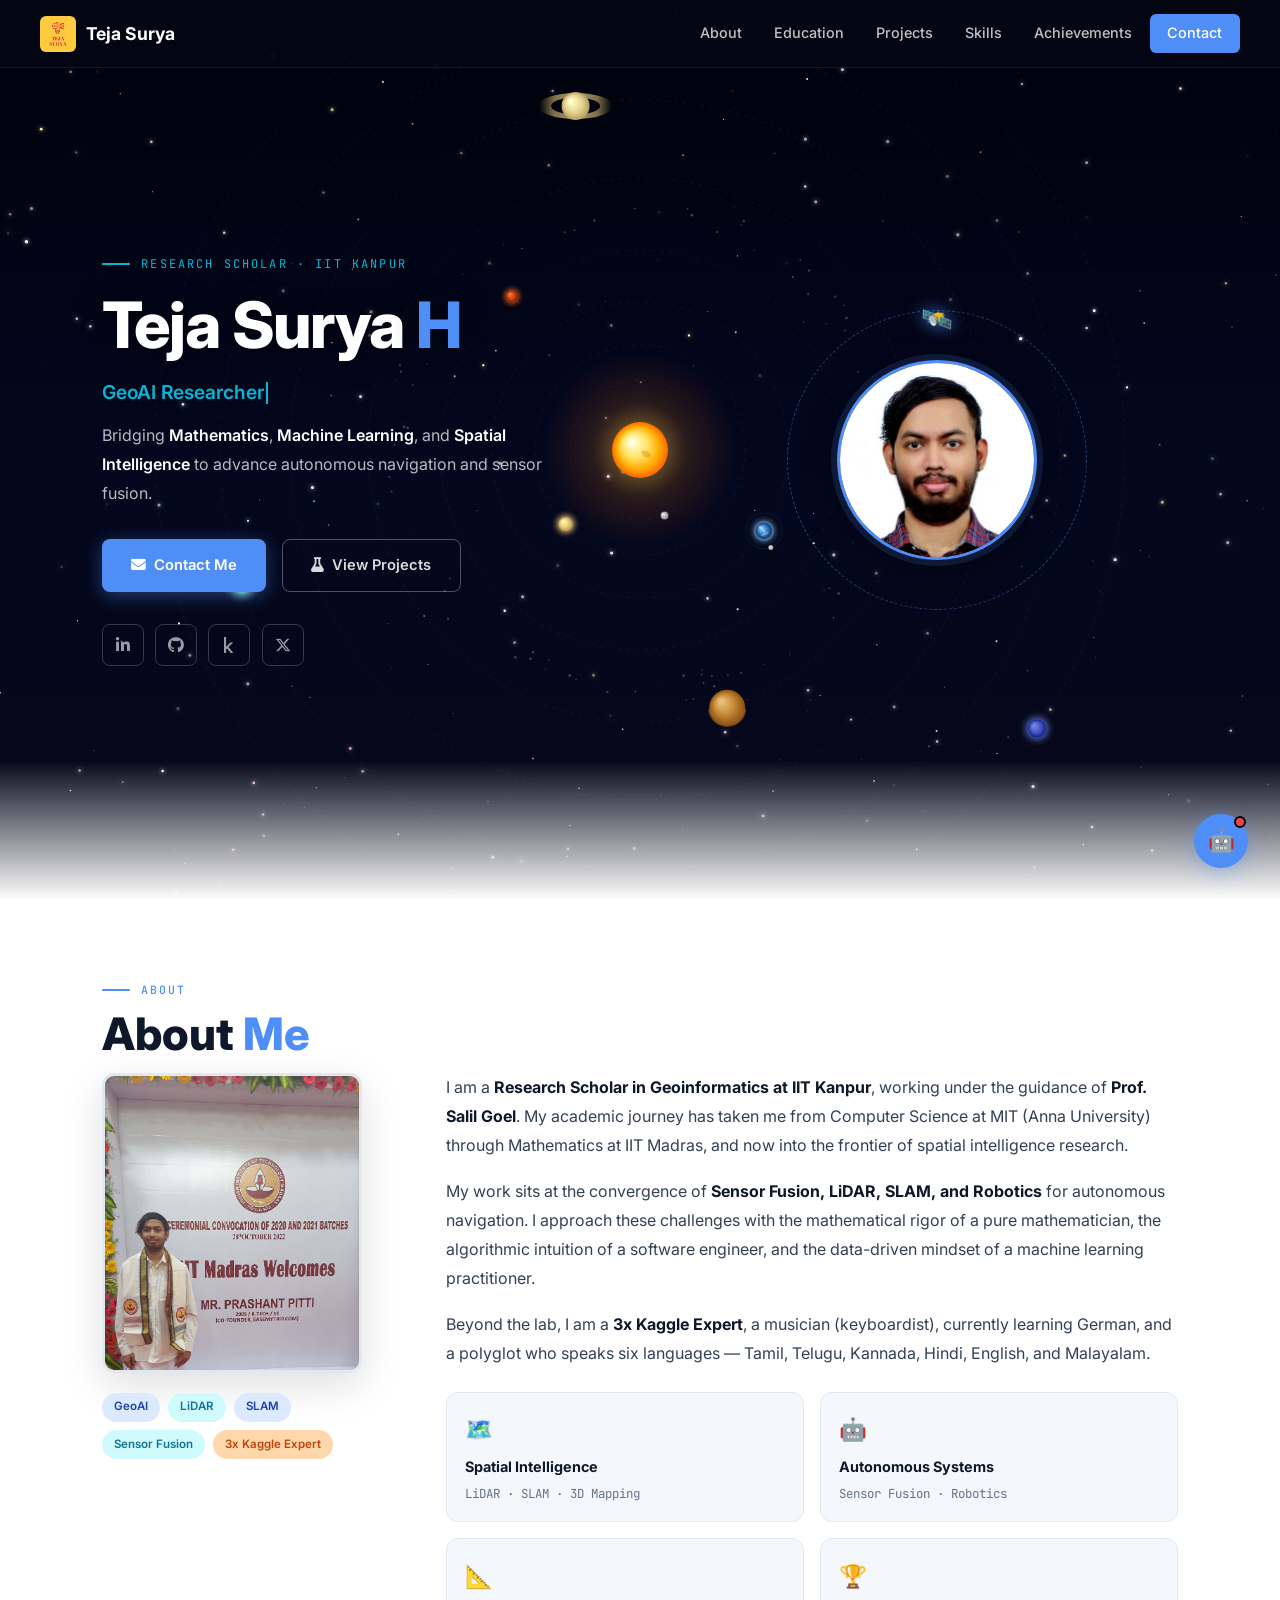
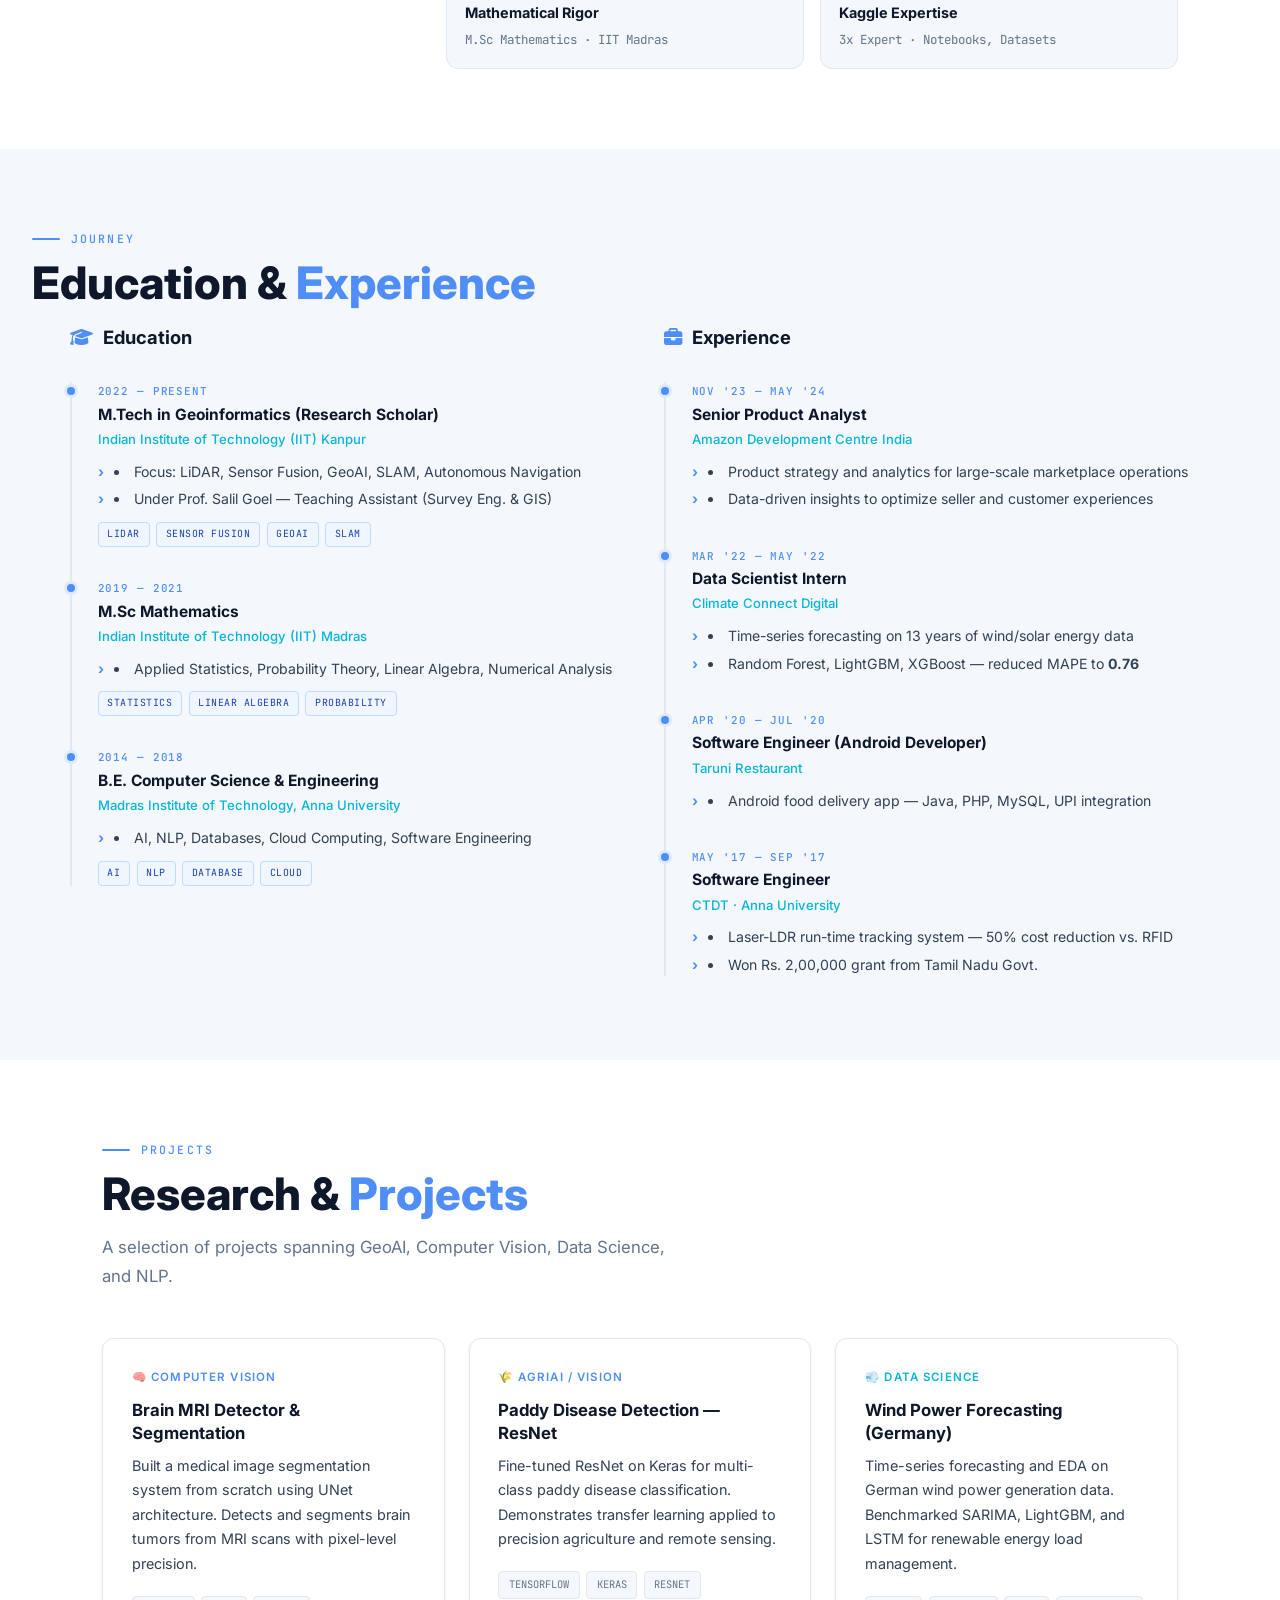
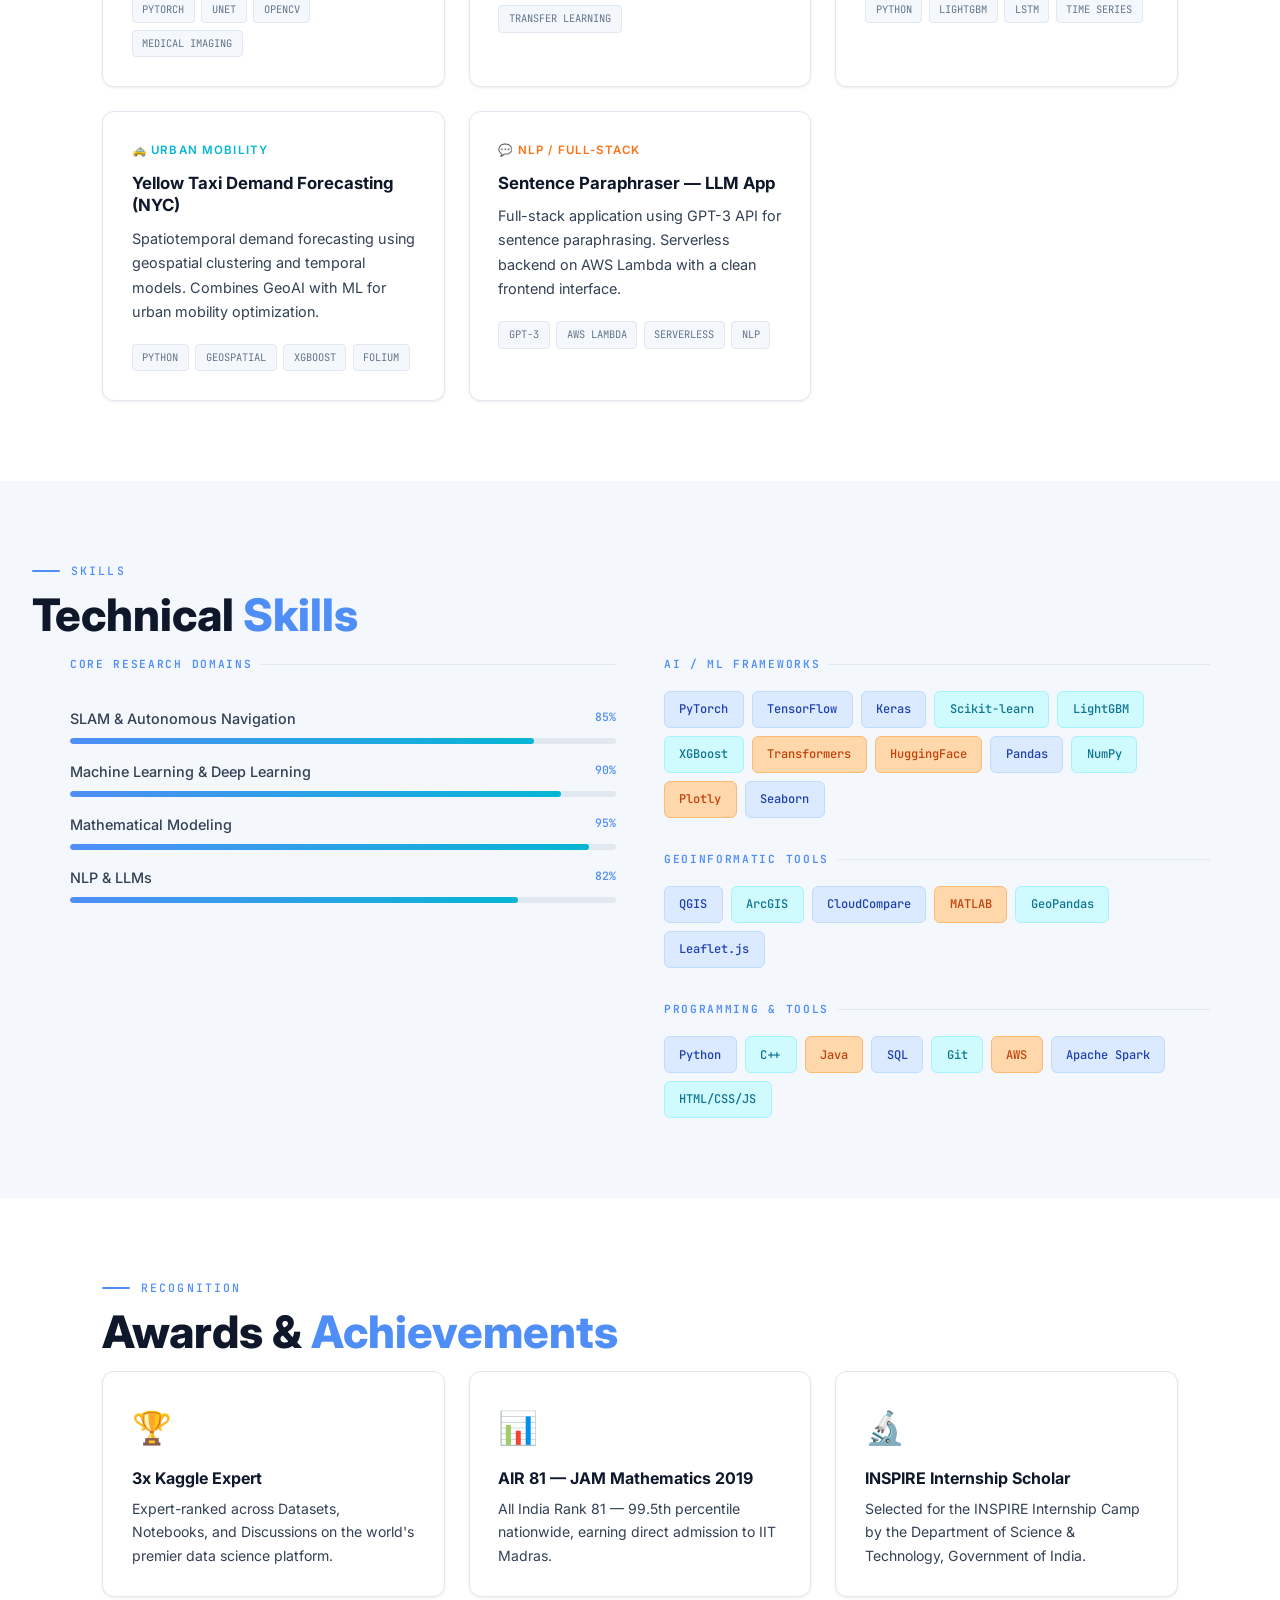
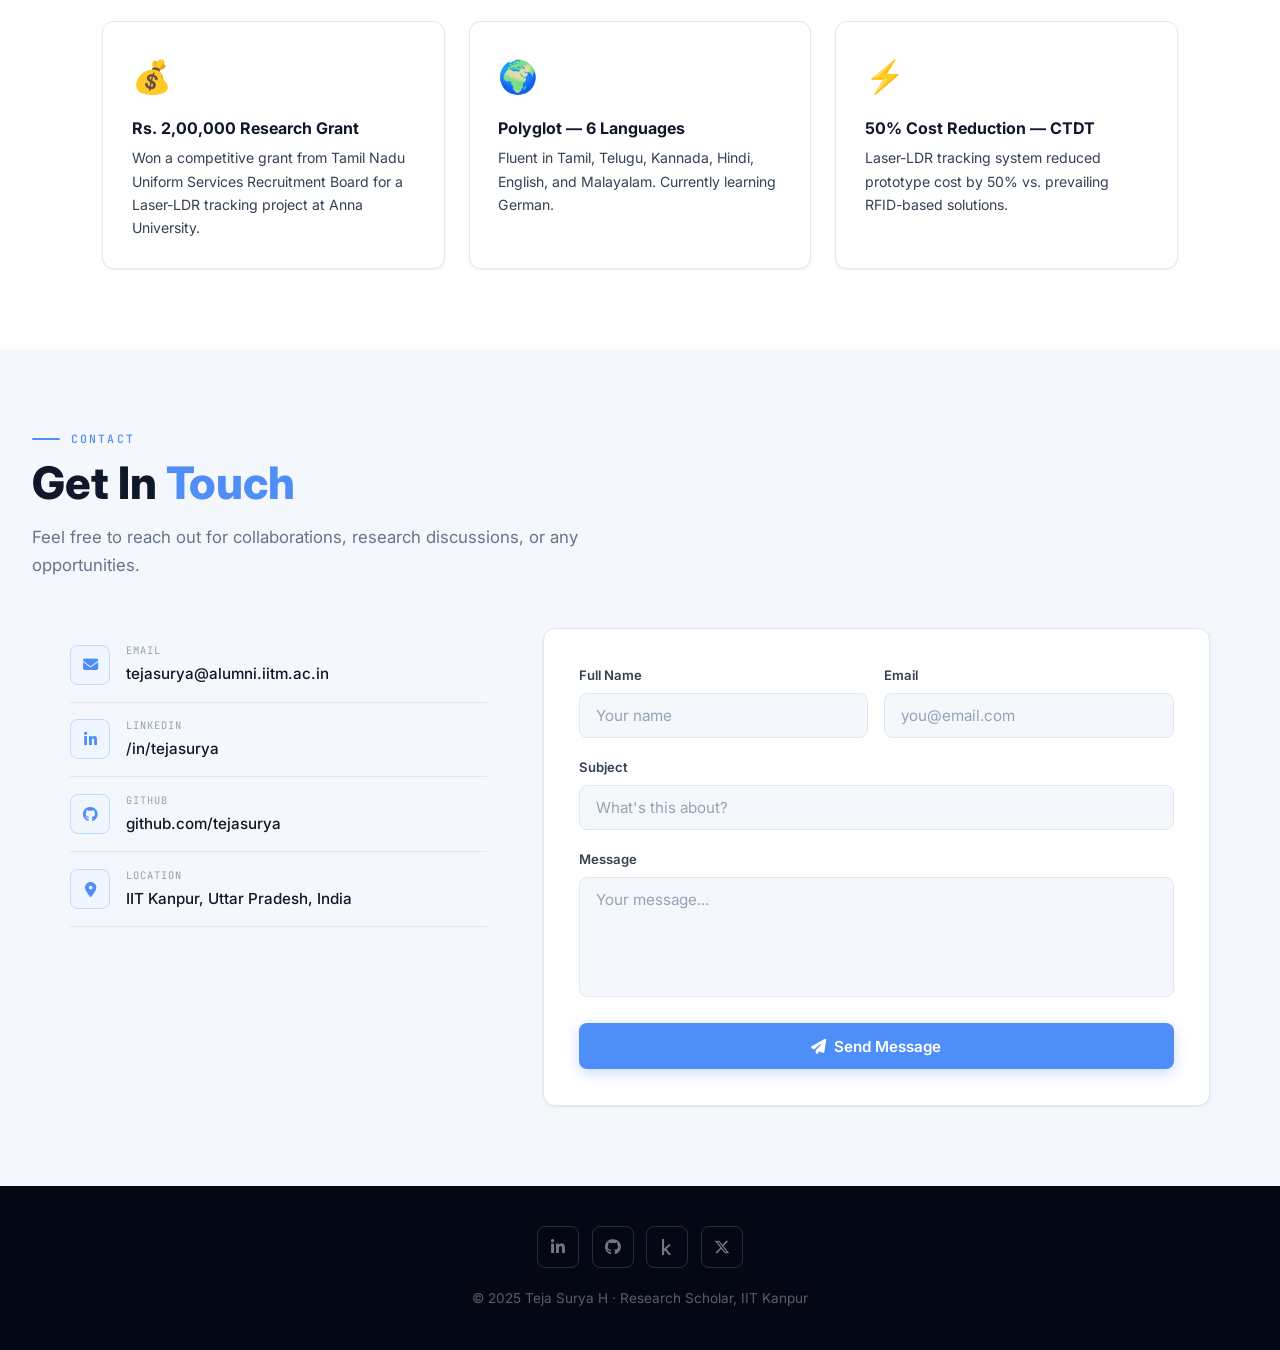
==== commit 731a55a3: "Update index.html" ====
--- a/index.html
+++ b/index.html
@@ -84,7 +84,7 @@
 
     <!-- ABOUT -->
     <section id="about">
-      <div class="section-label">01 / About</div>
+      <div class="section-label">About</div>
       <h2 class="section-title">About <span>Me</span></h2>
       <div class="about-grid">
         <div class="about-visual reveal">
@@ -131,7 +131,7 @@
 
     <!-- EDUCATION & EXPERIENCE -->
     <section id="education" class="section-alt">
-      <div class="section-label">02 / Journey</div>
+      <div class="section-label">Journey</div>
       <h2 class="section-title">Education &amp; <span>Experience</span></h2>
       <div class="edu-exp-grid">
         <div class="timeline-section reveal">
@@ -214,7 +214,7 @@
 
     <!-- PROJECTS -->
     <section id="projects">
-      <div class="section-label">03 / Projects</div>
+      <div class="section-label">Projects</div>
       <h2 class="section-title">Research &amp; <span>Projects</span></h2>
       <p class="section-subtitle">A selection of projects spanning GeoAI, Computer Vision, Data Science, and NLP.</p>
       <div class="projects-grid">
@@ -263,7 +263,7 @@
 
     <!-- SKILLS -->
     <section id="skills" class="section-alt">
-      <div class="section-label">04 / Skills</div>
+      <div class="section-label">Skills</div>
       <h2 class="section-title">Technical <span>Skills</span></h2>
       <div class="skills-layout">
         <div class="reveal">
@@ -320,7 +320,7 @@
 
     <!-- ACHIEVEMENTS -->
     <section id="achievements">
-      <div class="section-label">05 / Recognition</div>
+      <div class="section-label">Recognition</div>
       <h2 class="section-title">Awards &amp; <span>Achievements</span></h2>
       <div class="achievements-grid">
         <div class="achievement-card reveal">
@@ -358,7 +358,7 @@
 
     <!-- CONTACT -->
     <section id="contact" class="section-alt">
-      <div class="section-label">06 / Contact</div>
+      <div class="section-label">Contact</div>
       <h2 class="section-title">Get In <span>Touch</span></h2>
       <p class="section-subtitle">Feel free to reach out for collaborations, research discussions, or any opportunities.</p>
       <div class="contact-layout">
